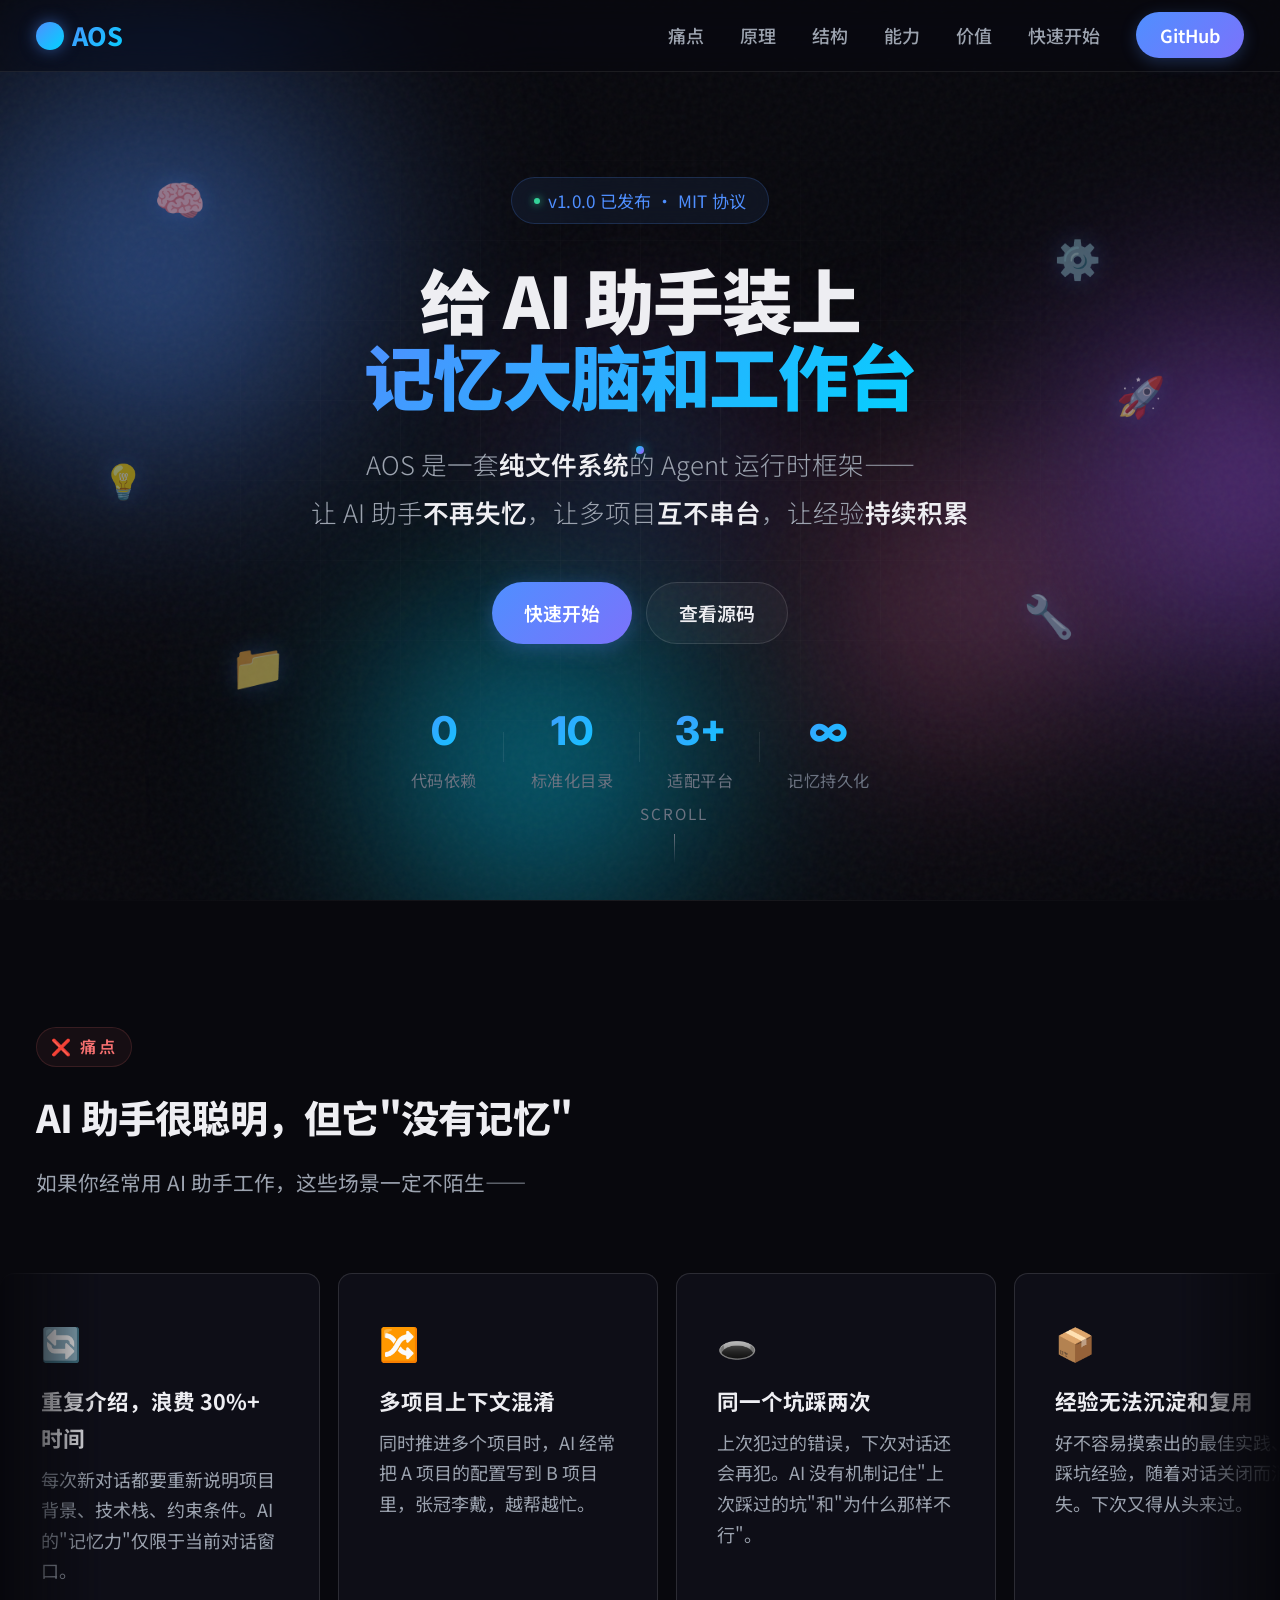
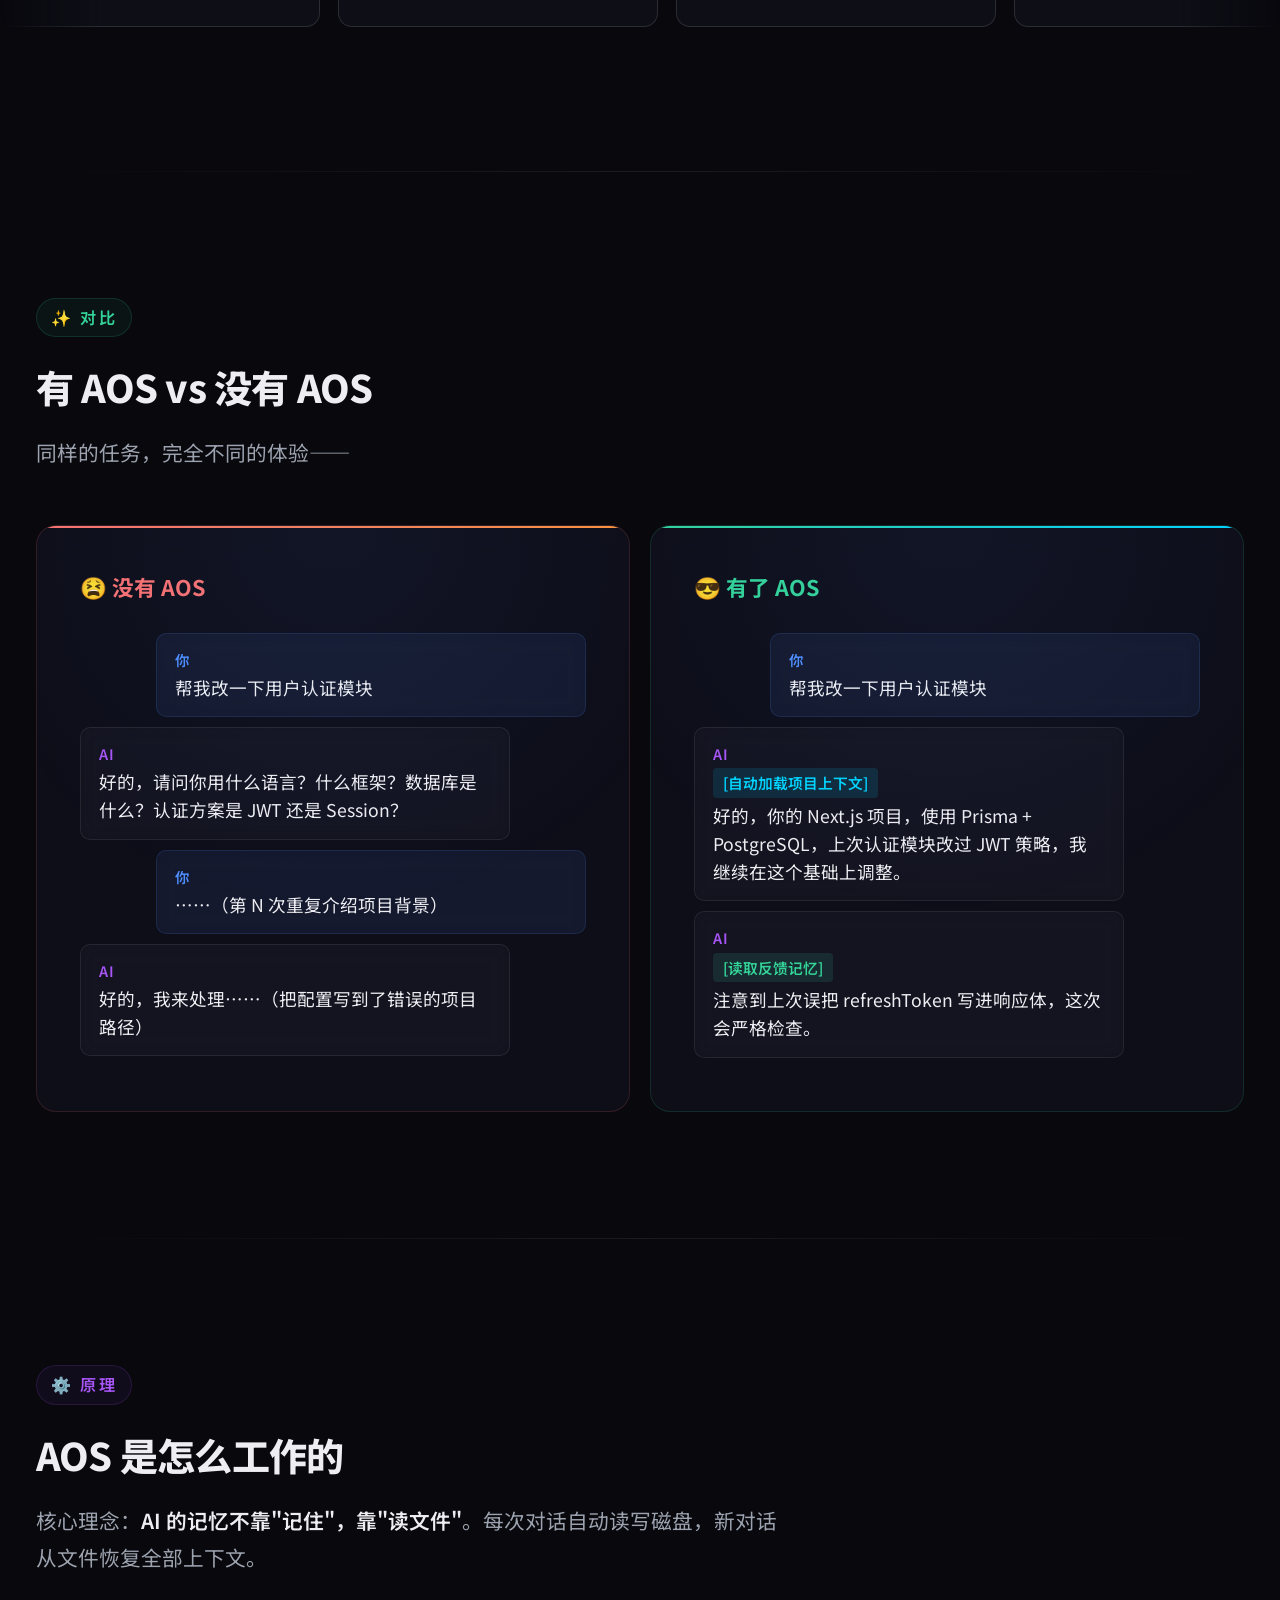
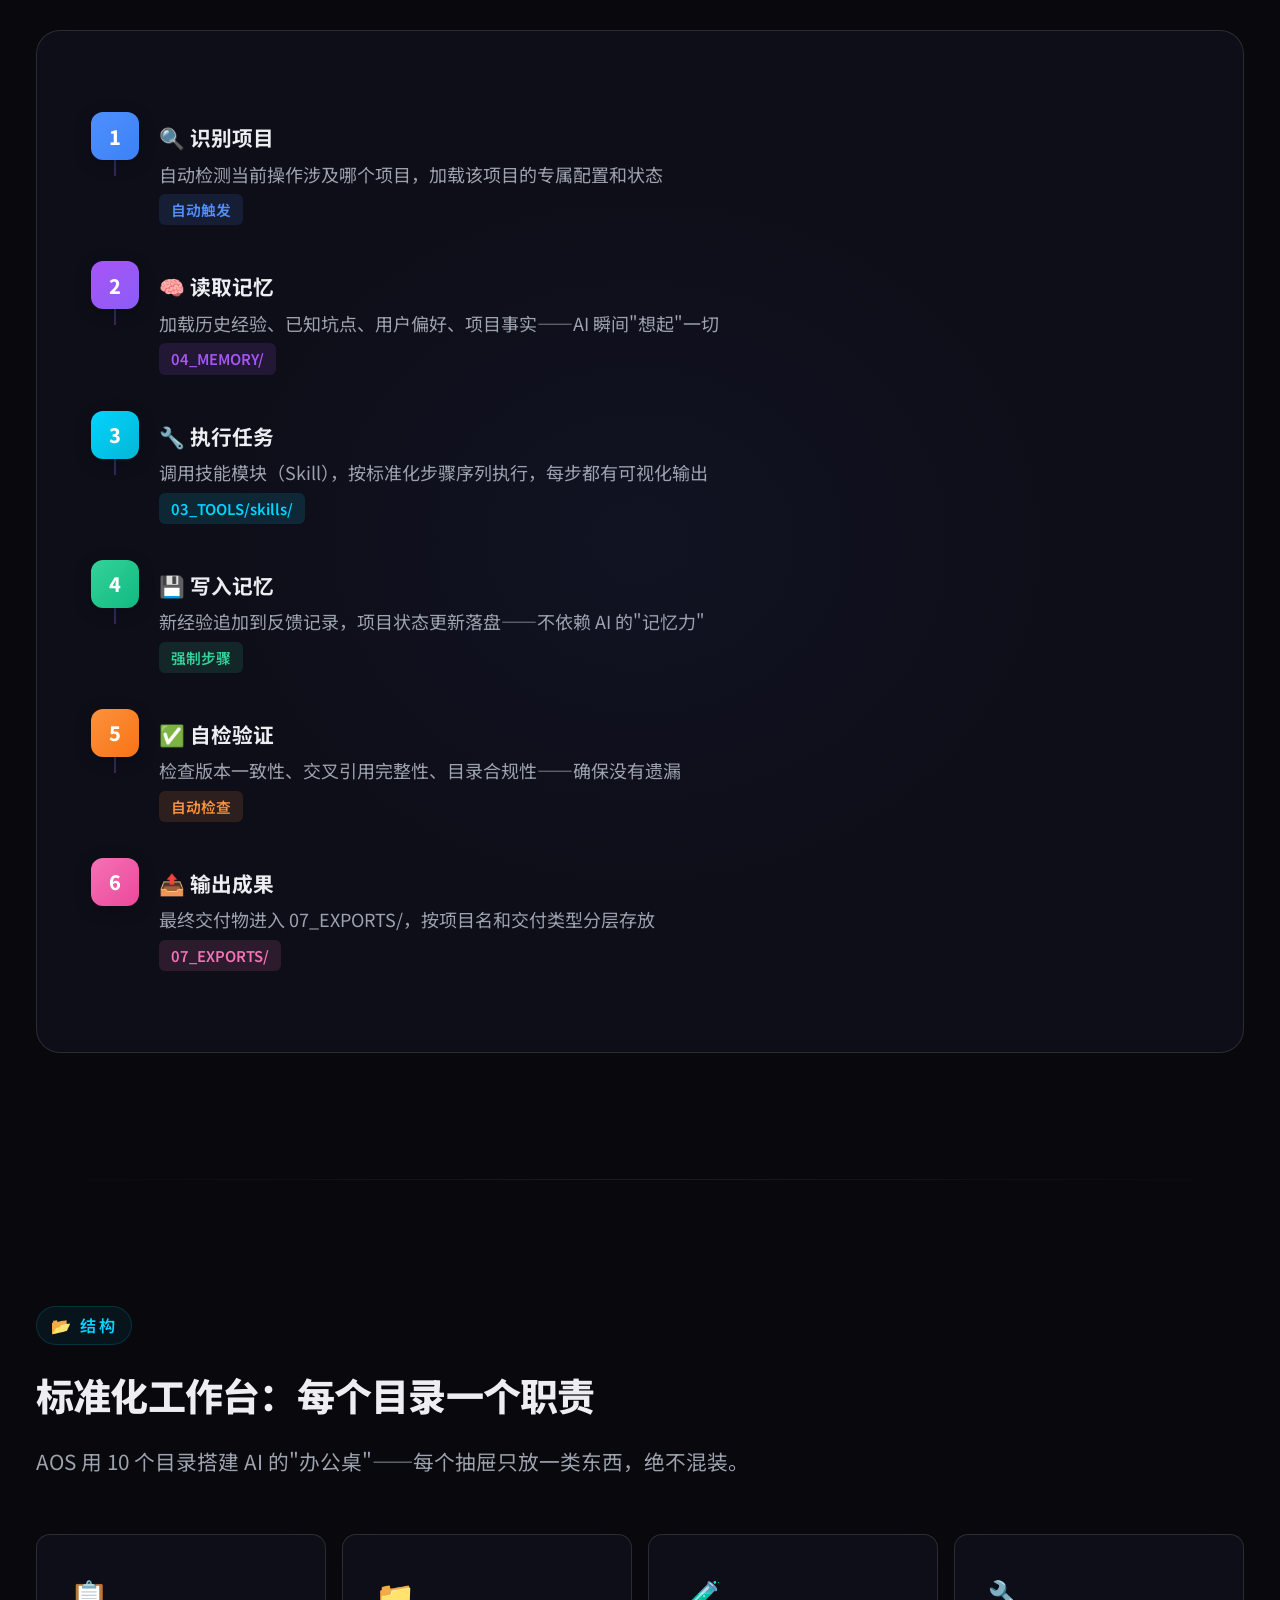
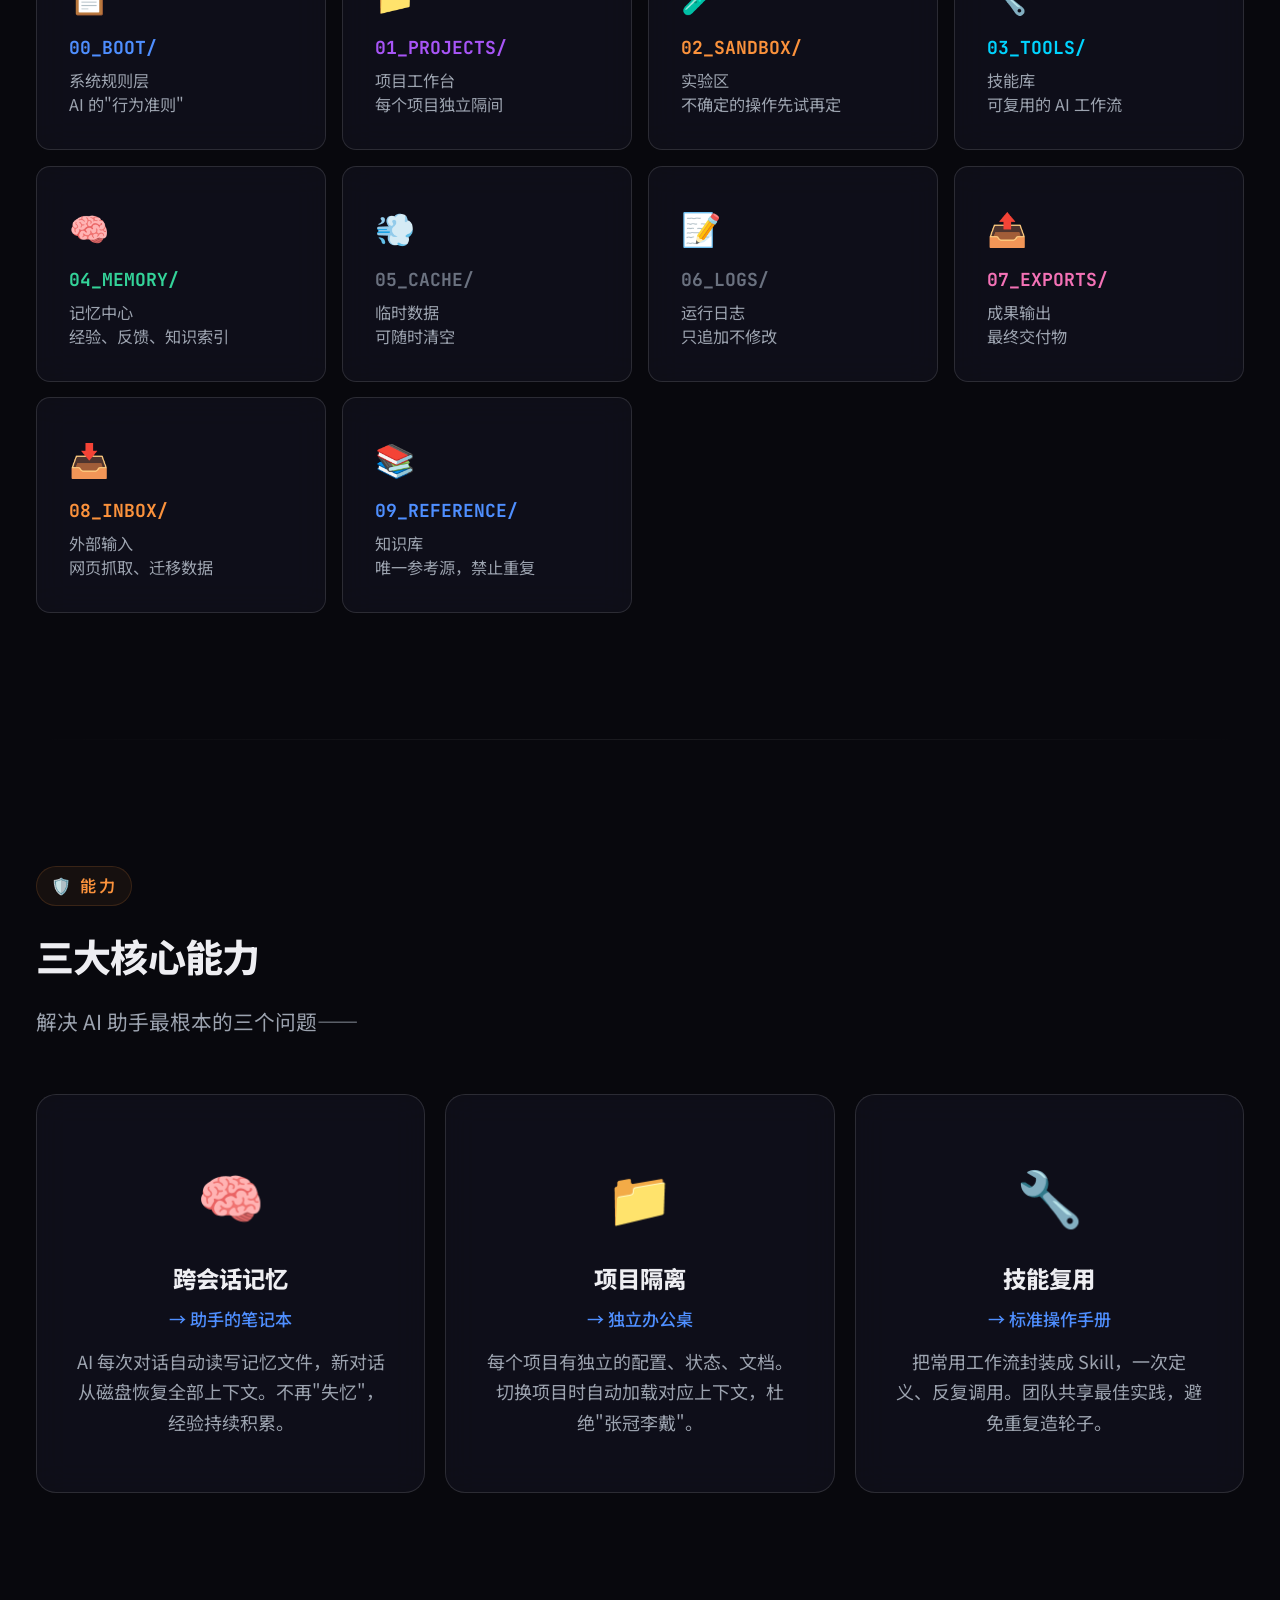
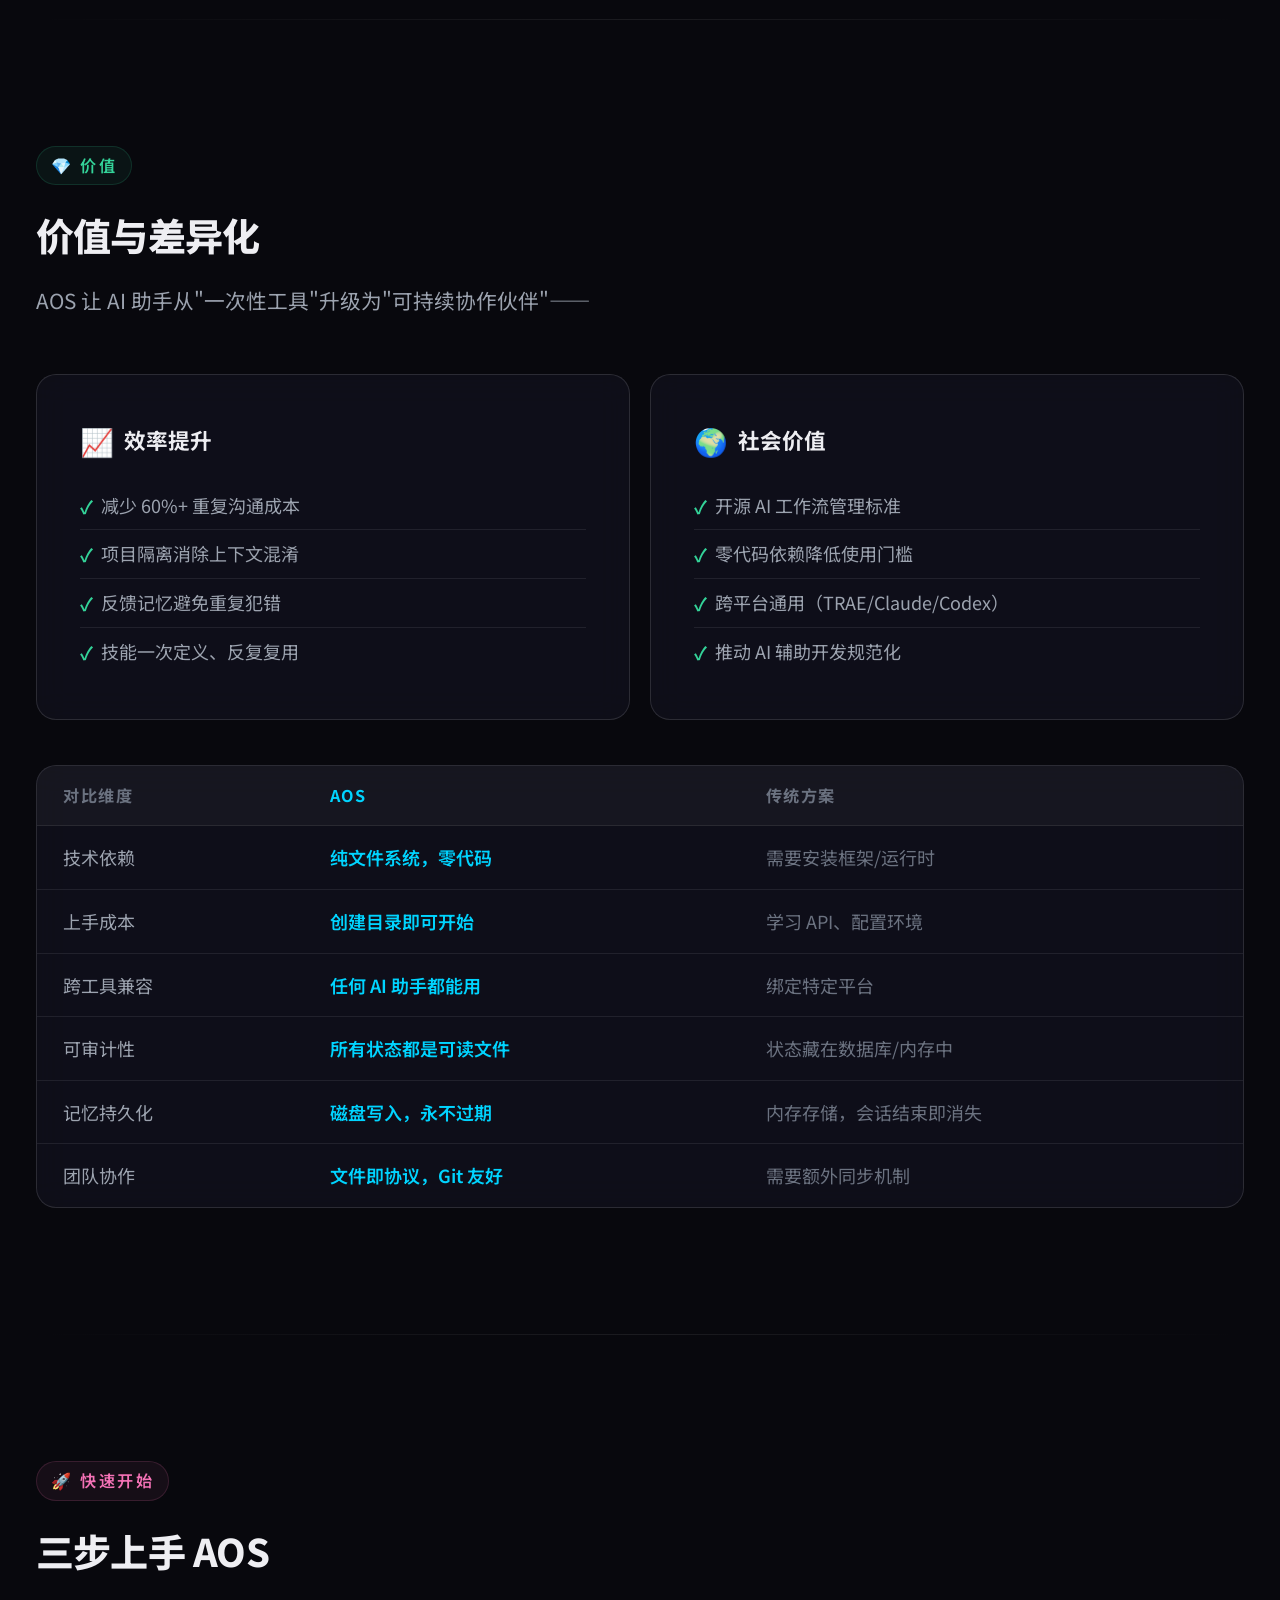
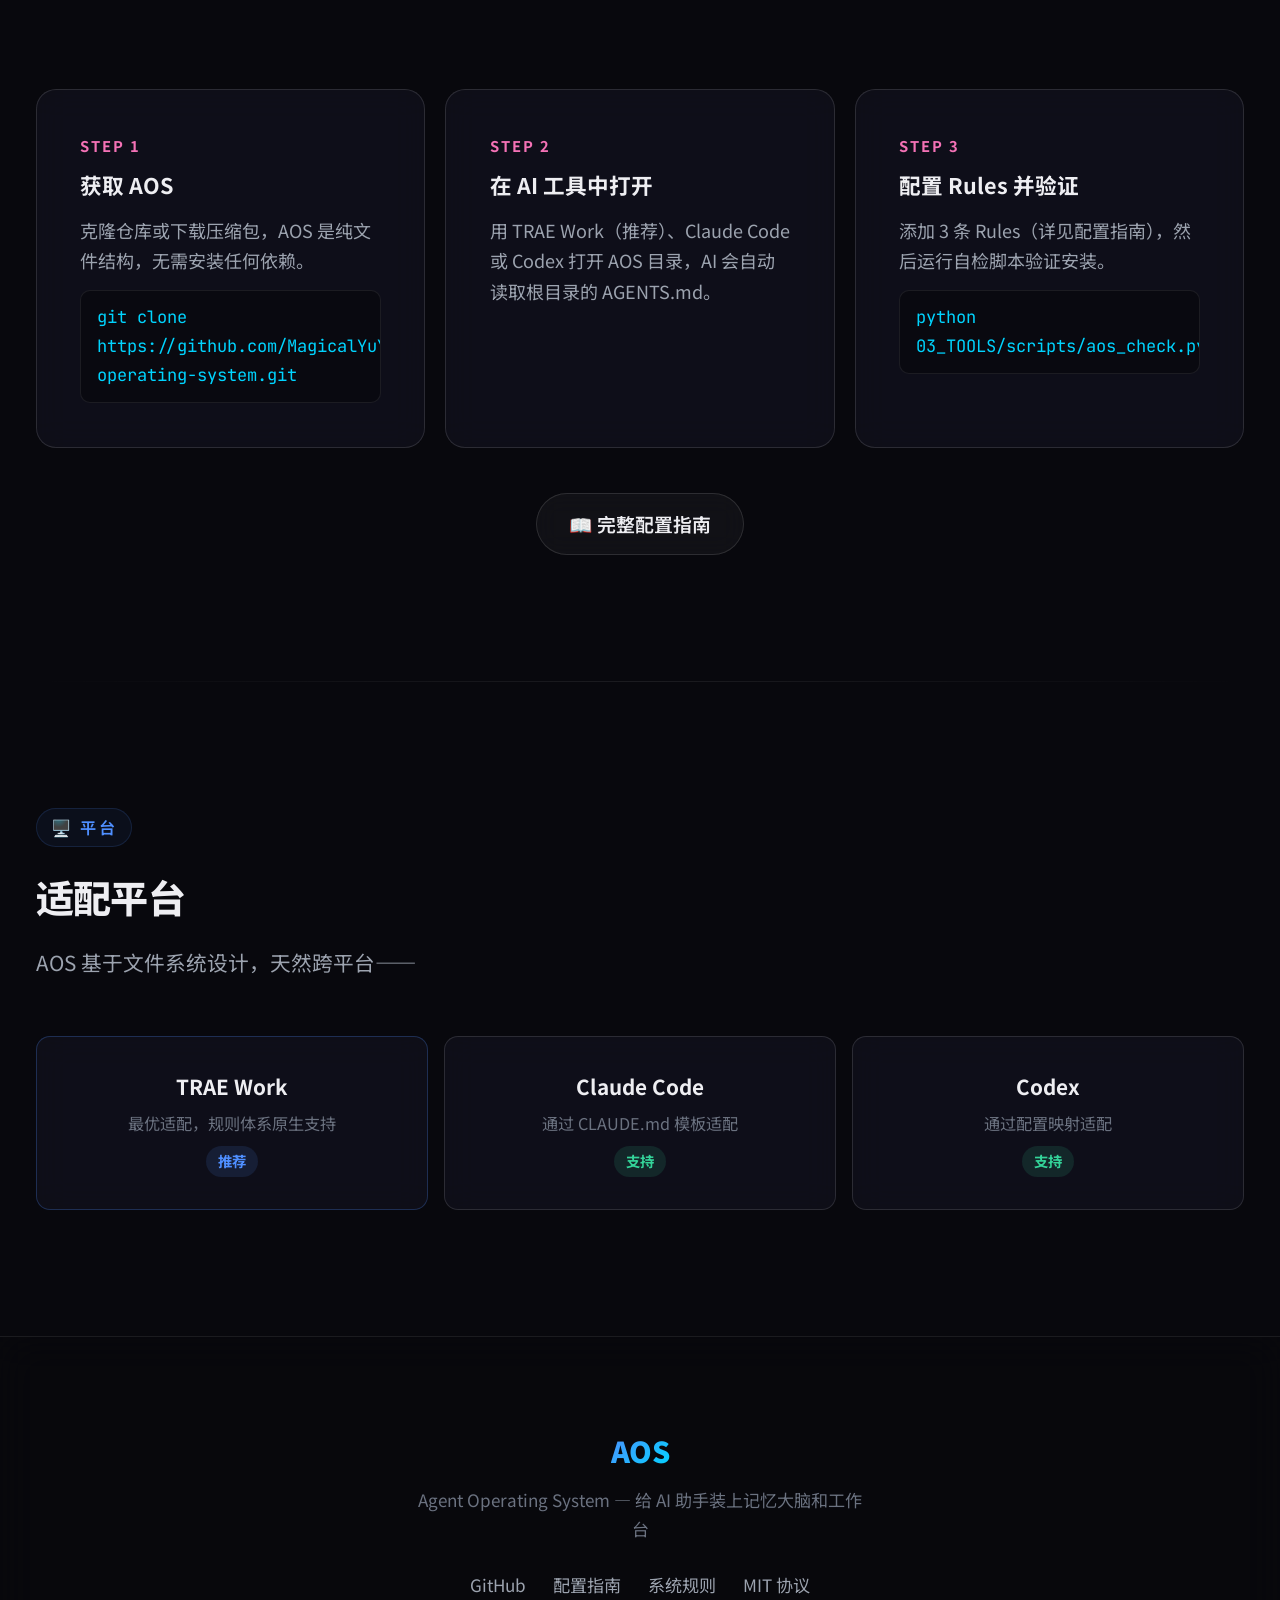
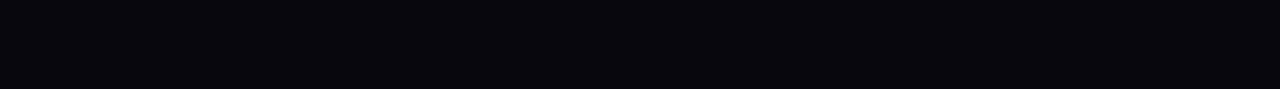
==== docs/index.html @ 831e98b9 "fix(docs): scroll reveal triggers every time entering viewport" ====
<!DOCTYPE html>
<html lang="zh-CN">
<head>
<meta charset="UTF-8">
<meta name="viewport" content="width=device-width, initial-scale=1.0">
<title>AOS — Agent Operating System</title>
<meta name="description" content="AOS 是一套纯文件系统的 Agent 运行时框架，让 AI 助手拥有跨会话记忆、项目隔离和技能复用能力。零代码依赖，适用于 TRAE、Claude Code、Codex 等任何 AI 编程助手。">
<meta property="og:title" content="AOS — Agent Operating System">
<meta property="og:description" content="给 AI 助手装上记忆大脑和工作台">
<meta property="og:type" content="website">
<meta property="og:url" content="https://magicalyuyu.github.io/agent-operating-system/">
<link rel="icon" href="data:image/svg+xml,<svg xmlns='http://www.w3.org/2000/svg' viewBox='0 0 100 100'><text y='.9em' font-size='90'>🧠</text></svg>">
<style>
  @import url('https://fonts.googleapis.com/css2?family=Inter:wght@300;400;500;600;700;800;900&family=Noto+Sans+SC:wght@300;400;500;700;900&family=JetBrains+Mono:wght@400;500;600;700&display=swap');

  :root {
    --bg-primary: #08080d;
    --bg-secondary: #0f0f18;
    --bg-card: rgba(21, 21, 34, 0.55);
    --bg-card-solid: #151522;
    --bg-card-hover: rgba(28, 28, 48, 0.65);
    --accent-blue: #4f8fff;
    --accent-cyan: #00d4ff;
    --accent-purple: #a855f7;
    --accent-pink: #f472b6;
    --accent-green: #34d399;
    --accent-orange: #fb923c;
    --accent-red: #f87171;
    --accent-yellow: #fbbf24;
    --text-primary: #eeeef2;
    --text-secondary: #9ca3af;
    --text-muted: #6b7280;
    --border-color: rgba(255, 255, 255, 0.08);
    --border-hover: rgba(79, 143, 255, 0.35);
    --glass-border: rgba(255, 255, 255, 0.12);
    --glow-blue: 0 0 60px rgba(79, 143, 255, 0.18);
    --glow-purple: 0 0 60px rgba(168, 85, 247, 0.18);
    --glow-cyan: 0 0 60px rgba(0, 212, 255, 0.18);
    --glow-green: 0 0 60px rgba(52, 211, 153, 0.18);
    --radius-sm: 10px;
    --radius-md: 14px;
    --radius-lg: 20px;
    --radius-xl: 24px;
    --ease-out: cubic-bezier(0.16, 1, 0.3, 1);
    --ease-spring: cubic-bezier(0.34, 1.56, 0.64, 1);
  }

  * { margin: 0; padding: 0; box-sizing: border-box; }

  html { scroll-behavior: smooth; font-size: 18px; }

  body {
    font-family: 'Noto Sans SC', 'Inter', -apple-system, sans-serif;
    background: var(--bg-primary);
    color: var(--text-primary);
    line-height: 1.7;
    overflow-x: hidden;
    cursor: none;
  }

  @media (hover: none) { body { cursor: auto; } }

  /* ===== CURSOR GLOW ===== */
  .cursor-glow {
    position: fixed;
    width: 480px;
    height: 480px;
    border-radius: 50%;
    background: radial-gradient(circle, rgba(79, 143, 255, 0.12) 0%, rgba(168, 85, 247, 0.06) 35%, transparent 65%);
    pointer-events: none;
    z-index: 1;
    transform: translate(-50%, -50%);
    transition: opacity 0.4s;
    mix-blend-mode: screen;
    filter: blur(20px);
    will-change: transform;
  }

  .cursor-dot {
    position: fixed;
    width: 8px;
    height: 8px;
    border-radius: 50%;
    background: linear-gradient(135deg, var(--accent-cyan), var(--accent-purple));
    pointer-events: none;
    z-index: 9999;
    transform: translate(-50%, -50%);
    transition: transform 0.15s var(--ease-out), opacity 0.3s;
    box-shadow: 0 0 12px rgba(0, 212, 255, 0.6);
  }

  @media (hover: none) { .cursor-glow, .cursor-dot { display: none; } }

  /* ===== NAV ===== */
  nav {
    position: fixed;
    top: 0;
    left: 0;
    right: 0;
    z-index: 100;
    padding: 0 2rem;
    height: 72px;
    display: flex;
    align-items: center;
    justify-content: space-between;
    background: rgba(8, 8, 13, 0.55);
    backdrop-filter: blur(24px) saturate(180%);
    -webkit-backdrop-filter: blur(24px) saturate(180%);
    border-bottom: 1px solid var(--border-color);
    transition: all 0.4s var(--ease-out);
  }

  nav.scrolled {
    background: rgba(8, 8, 13, 0.75);
    border-bottom-color: var(--glass-border);
    box-shadow: 0 8px 32px rgba(0, 0, 0, 0.3);
  }

  .nav-logo {
    font-size: 1.4rem;
    font-weight: 800;
    letter-spacing: -0.02em;
    text-decoration: none;
    display: flex;
    align-items: center;
    gap: 8px;
  }

  .nav-logo .logo-orb {
    width: 28px;
    height: 28px;
    border-radius: 50%;
    background: linear-gradient(135deg, var(--accent-blue), var(--accent-cyan), var(--accent-purple));
    background-size: 200% 200%;
    animation: gradient-flow 4s ease infinite;
    box-shadow: 0 0 16px rgba(79, 143, 255, 0.5);
  }

  .nav-logo .g {
    background: linear-gradient(135deg, var(--accent-blue), var(--accent-cyan), var(--accent-purple));
    background-size: 200% 200%;
    -webkit-background-clip: text;
    -webkit-text-fill-color: transparent;
    background-clip: text;
    animation: gradient-flow 4s ease infinite;
  }

  @keyframes gradient-flow {
    0%, 100% { background-position: 0% 50%; }
    50% { background-position: 100% 50%; }
  }

  .nav-links {
    display: flex;
    gap: 2rem;
    align-items: center;
    list-style: none;
  }

  .nav-links a {
    color: var(--text-secondary);
    text-decoration: none;
    font-size: 1rem;
    font-weight: 500;
    transition: color 0.2s;
    position: relative;
  }

  .nav-links a:not(.nav-cta)::after {
    content: '';
    position: absolute;
    bottom: -4px;
    left: 0;
    width: 0;
    height: 1px;
    background: linear-gradient(90deg, var(--accent-blue), var(--accent-cyan));
    transition: width 0.3s var(--ease-out);
  }

  .nav-links a:not(.nav-cta):hover { color: var(--text-primary); }
  .nav-links a:not(.nav-cta):hover::after { width: 100%; }

  .nav-cta {
    padding: 10px 24px !important;
    background: linear-gradient(135deg, var(--accent-blue), var(--accent-purple));
    background-size: 200% 200%;
    border-radius: 100px !important;
    color: white !important;
    font-weight: 600 !important;
    transition: transform 0.3s var(--ease-spring), box-shadow 0.3s, background-position 0.6s !important;
    box-shadow: 0 4px 16px rgba(79, 143, 255, 0.25);
  }

  .nav-cta:hover {
    transform: translateY(-2px) scale(1.04);
    box-shadow: 0 8px 28px rgba(79, 143, 255, 0.45);
    background-position: 100% 50%;
  }

  /* ===== HERO ===== */
  .hero {
    position: relative;
    min-height: 100vh;
    display: flex;
    align-items: center;
    justify-content: center;
    text-align: center;
    overflow: hidden;
    padding-top: 72px;
  }

  /* Aurora 流动背景 */
  .aurora {
    position: absolute;
    inset: -20%;
    z-index: 0;
    overflow: hidden;
  }

  .aurora-blob {
    position: absolute;
    border-radius: 50%;
    filter: blur(80px);
    opacity: 0.55;
    mix-blend-mode: screen;
    will-change: transform;
  }

  .aurora-blob.b1 {
    width: 50vw;
    height: 50vw;
    background: radial-gradient(circle, var(--accent-blue), transparent 70%);
    top: 10%;
    left: 5%;
    animation: aurora-1 18s ease-in-out infinite;
  }

  .aurora-blob.b2 {
    width: 45vw;
    height: 45vw;
    background: radial-gradient(circle, var(--accent-purple), transparent 70%);
    top: 30%;
    right: 0%;
    animation: aurora-2 22s ease-in-out infinite;
  }

  .aurora-blob.b3 {
    width: 40vw;
    height: 40vw;
    background: radial-gradient(circle, var(--accent-cyan), transparent 70%);
    bottom: 5%;
    left: 30%;
    animation: aurora-3 20s ease-in-out infinite;
  }

  .aurora-blob.b4 {
    width: 35vw;
    height: 35vw;
    background: radial-gradient(circle, var(--accent-pink), transparent 70%);
    bottom: 20%;
    right: 20%;
    opacity: 0.35;
    animation: aurora-4 24s ease-in-out infinite;
  }

  @keyframes aurora-1 {
    0%, 100% { transform: translate(0, 0) scale(1); }
    33% { transform: translate(20vw, 10vh) scale(1.15); }
    66% { transform: translate(-10vw, 20vh) scale(0.9); }
  }
  @keyframes aurora-2 {
    0%, 100% { transform: translate(0, 0) scale(1); }
    33% { transform: translate(-15vw, 15vh) scale(0.85); }
    66% { transform: translate(10vw, -10vh) scale(1.2); }
  }
  @keyframes aurora-3 {
    0%, 100% { transform: translate(0, 0) scale(1); }
    50% { transform: translate(15vw, -20vh) scale(1.25); }
  }
  @keyframes aurora-4 {
    0%, 100% { transform: translate(0, 0) scale(1); }
    50% { transform: translate(-20vw, -10vh) scale(1.1); }
  }

  .hero-grid {
    position: absolute;
    inset: 0;
    background-image:
      linear-gradient(rgba(255, 255, 255, 0.025) 1px, transparent 1px),
      linear-gradient(90deg, rgba(255, 255, 255, 0.025) 1px, transparent 1px);
    background-size: 80px 80px;
    mask-image: radial-gradient(ellipse 60% 60% at 50% 50%, black 10%, transparent 70%);
    -webkit-mask-image: radial-gradient(ellipse 60% 60% at 50% 50%, black 10%, transparent 70%);
    z-index: 1;
  }

  .hero-noise {
    position: absolute;
    inset: 0;
    z-index: 2;
    opacity: 0.04;
    background-image: url("data:image/svg+xml,%3Csvg viewBox='0 0 200 200' xmlns='http://www.w3.org/2000/svg'%3E%3Cfilter id='n'%3E%3CfeTurbulence type='fractalNoise' baseFrequency='0.85' numOctaves='3' /%3E%3C/filter%3E%3Crect width='100%25' height='100%25' filter='url(%23n)' /%3E%3C/svg%3E");
    pointer-events: none;
  }

  /* 浮动 emoji */
  .floating-emoji {
    position: absolute;
    font-size: 2.3rem;
    opacity: 0.5;
    z-index: 3;
    pointer-events: none;
    filter: drop-shadow(0 0 12px rgba(79, 143, 255, 0.4));
    animation: float-emoji 8s ease-in-out infinite;
  }

  .floating-emoji.e1 { top: 18%; left: 12%; animation-delay: 0s; }
  .floating-emoji.e2 { top: 25%; right: 14%; animation-delay: 1.5s; font-size: 2.1rem; }
  .floating-emoji.e3 { bottom: 22%; left: 18%; animation-delay: 3s; font-size: 2.5rem; }
  .floating-emoji.e4 { bottom: 28%; right: 16%; animation-delay: 4.5s; }
  .floating-emoji.e5 { top: 50%; left: 8%; animation-delay: 2s; font-size: 1.9rem; }
  .floating-emoji.e6 { top: 40%; right: 9%; animation-delay: 5s; font-size: 2.2rem; }

  @keyframes float-emoji {
    0%, 100% { transform: translateY(0) rotate(0deg); }
    50% { transform: translateY(-20px) rotate(8deg); }
  }

  .hero-content {
    position: relative;
    z-index: 5;
    max-width: 960px;
    padding: 2rem;
  }

  .hero-badge {
    display: inline-flex;
    align-items: center;
    gap: 8px;
    padding: 8px 22px;
    background: rgba(79, 143, 255, 0.08);
    border: 1px solid rgba(79, 143, 255, 0.2);
    border-radius: 100px;
    font-size: 0.95rem;
    color: var(--accent-blue);
    margin-bottom: 2rem;
    letter-spacing: 0.3px;
    backdrop-filter: blur(10px);
    -webkit-backdrop-filter: blur(10px);
    opacity: 0;
    transform: translateY(20px);
    animation: fade-up 0.8s var(--ease-out) 0.2s forwards;
  }

  .hero-badge .dot {
    width: 6px; height: 6px;
    background: var(--accent-green);
    border-radius: 50%;
    animation: pulse 2s infinite;
    box-shadow: 0 0 8px var(--accent-green);
  }

  @keyframes pulse {
    0%, 100% { opacity: 1; transform: scale(1); }
    50% { opacity: 0.4; transform: scale(1.3); }
  }

  @keyframes fade-up {
    to { opacity: 1; transform: translateY(0); }
  }

  .hero-title {
    font-size: clamp(2.38rem, 5.525vw, 5.1rem);
    font-weight: 900;
    line-height: 1.08;
    margin-bottom: 1.5rem;
    letter-spacing: -0.03em;
    opacity: 0;
    transform: translateY(30px);
    animation: fade-up 1s var(--ease-out) 0.4s forwards;
  }

  .hero-title .gradient-text {
    background: linear-gradient(135deg, var(--accent-blue) 0%, var(--accent-cyan) 35%, var(--accent-purple) 70%, var(--accent-pink) 100%);
    background-size: 300% 300%;
    -webkit-background-clip: text;
    -webkit-text-fill-color: transparent;
    background-clip: text;
    animation: gradient-flow 6s ease infinite;
  }

  .hero-subtitle {
    font-size: clamp(1.2rem, 2vw, 1.5rem);
    color: var(--text-secondary);
    max-width: 680px;
    margin: 0 auto 2.5rem;
    font-weight: 300;
    line-height: 1.9;
    opacity: 0;
    transform: translateY(20px);
    animation: fade-up 1s var(--ease-out) 0.6s forwards;
  }

  .hero-subtitle strong { color: var(--text-primary); font-weight: 600; }

  .hero-actions {
    display: flex;
    gap: 14px;
    justify-content: center;
    flex-wrap: wrap;
    margin-bottom: 3rem;
    opacity: 0;
    transform: translateY(20px);
    animation: fade-up 1s var(--ease-out) 0.8s forwards;
  }

  .btn {
    display: inline-flex;
    align-items: center;
    gap: 8px;
    padding: 14px 32px;
    border-radius: 100px;
    font-size: 1.05rem;
    font-weight: 600;
    text-decoration: none;
    transition: all 0.3s var(--ease-spring);
    cursor: none;
    border: none;
    position: relative;
    overflow: hidden;
  }

  .btn-primary {
    background: linear-gradient(135deg, var(--accent-blue), var(--accent-purple));
    background-size: 200% 200%;
    color: white;
    box-shadow: 0 4px 20px rgba(79, 143, 255, 0.3);
  }

  .btn-primary::before {
    content: '';
    position: absolute;
    top: 0; left: -100%;
    width: 100%;
    height: 100%;
    background: linear-gradient(90deg, transparent, rgba(255, 255, 255, 0.25), transparent);
    transition: left 0.6s var(--ease-out);
  }

  .btn-primary:hover {
    transform: translateY(-3px) scale(1.03);
    box-shadow: 0 12px 36px rgba(79, 143, 255, 0.5);
    background-position: 100% 50%;
  }

  .btn-primary:hover::before { left: 100%; }

  .btn-secondary {
    background: rgba(255, 255, 255, 0.04);
    border: 1px solid var(--glass-border);
    color: var(--text-primary);
    backdrop-filter: blur(12px);
    -webkit-backdrop-filter: blur(12px);
  }

  .btn-secondary:hover {
    border-color: var(--border-hover);
    background: rgba(255, 255, 255, 0.08);
    transform: translateY(-3px);
    box-shadow: 0 8px 24px rgba(0, 0, 0, 0.3);
  }

  .hero-stats {
    display: flex;
    gap: 3rem;
    justify-content: center;
    flex-wrap: wrap;
    opacity: 0;
    transform: translateY(20px);
    animation: fade-up 1s var(--ease-out) 1s forwards;
  }

  .hero-stat {
    text-align: center;
    position: relative;
  }

  .hero-stat:not(:last-child)::after {
    content: '';
    position: absolute;
    right: -1.5rem;
    top: 50%;
    transform: translateY(-50%);
    width: 1px;
    height: 30px;
    background: var(--border-color);
  }

  .hero-stat-num {
    font-size: 2.2rem;
    font-weight: 800;
    background: linear-gradient(135deg, var(--accent-blue), var(--accent-cyan), var(--accent-purple));
    background-size: 200% 200%;
    -webkit-background-clip: text;
    -webkit-text-fill-color: transparent;
    background-clip: text;
    animation: gradient-flow 5s ease infinite;
    font-family: 'Inter', sans-serif;
  }

  .hero-stat-label {
    font-size: 0.9rem;
    color: var(--text-muted);
    margin-top: 2px;
    letter-spacing: 0.5px;
  }

  .scroll-hint {
    position: absolute;
    bottom: 2rem;
    left: 50%;
    transform: translateX(-50%);
    z-index: 5;
    color: var(--text-muted);
    font-size: 0.85rem;
    letter-spacing: 2px;
    text-transform: uppercase;
    opacity: 0;
    animation: fade-up 1s var(--ease-out) 1.4s forwards;
  }

  .scroll-hint .arrow {
    display: block;
    width: 1px;
    height: 30px;
    background: linear-gradient(180deg, var(--text-muted), transparent);
    margin: 8px auto 0;
    animation: scroll-arrow 2s ease-in-out infinite;
  }

  @keyframes scroll-arrow {
    0%, 100% { transform: scaleY(1); opacity: 0.5; }
    50% { transform: scaleY(1.5); opacity: 1; }
  }

  /* ===== SECTIONS ===== */
  .section {
    max-width: 1280px;
    margin: 0 auto;
    padding: 7rem 2rem;
    position: relative;
    z-index: 5;
  }

  .section-label {
    display: inline-flex;
    align-items: center;
    gap: 8px;
    font-size: 0.9rem;
    font-weight: 600;
    text-transform: uppercase;
    letter-spacing: 2.5px;
    margin-bottom: 1rem;
    padding: 5px 14px;
    border-radius: 100px;
    background: rgba(255, 255, 255, 0.03);
    border: 1px solid var(--border-color);
  }

  .section-label.blue { color: var(--accent-blue); background: rgba(79, 143, 255, 0.06); border-color: rgba(79, 143, 255, 0.15); }
  .section-label.purple { color: var(--accent-purple); background: rgba(168, 85, 247, 0.06); border-color: rgba(168, 85, 247, 0.15); }
  .section-label.cyan { color: var(--accent-cyan); background: rgba(0, 212, 255, 0.06); border-color: rgba(0, 212, 255, 0.15); }
  .section-label.green { color: var(--accent-green); background: rgba(52, 211, 153, 0.06); border-color: rgba(52, 211, 153, 0.15); }
  .section-label.orange { color: var(--accent-orange); background: rgba(251, 146, 60, 0.06); border-color: rgba(251, 146, 60, 0.15); }
  .section-label.pink { color: var(--accent-pink); background: rgba(244, 114, 182, 0.06); border-color: rgba(244, 114, 182, 0.15); }
  .section-label.red { color: var(--accent-red); background: rgba(248, 113, 113, 0.06); border-color: rgba(248, 113, 113, 0.15); }

  .section-title {
    font-size: clamp(1.53rem, 2.975vw, 2.55rem);
    font-weight: 800;
    margin-bottom: 0.8rem;
    letter-spacing: -0.02em;
  }

  .section-desc {
    font-size: 1.15rem;
    color: var(--text-secondary);
    max-width: 760px;
    margin-bottom: 3rem;
    line-height: 1.8;
  }

  .section-desc strong { color: var(--text-primary); font-weight: 600; }

  /* ===== SCROLL REVEAL ===== */
  .reveal {
    opacity: 0;
    transform: translateY(40px);
    transition: opacity 0.8s var(--ease-out), transform 0.8s var(--ease-out);
  }

  .reveal.visible {
    opacity: 1;
    transform: translateY(0);
  }

  .reveal-stagger > * {
    opacity: 0;
    transform: translateY(40px);
    transition: opacity 0.7s var(--ease-out), transform 0.7s var(--ease-out);
  }

  .reveal-stagger.visible > * {
    opacity: 1;
    transform: translateY(0);
  }

  .reveal-stagger.visible > *:nth-child(1) { transition-delay: 0.05s; }
  .reveal-stagger.visible > *:nth-child(2) { transition-delay: 0.15s; }
  .reveal-stagger.visible > *:nth-child(3) { transition-delay: 0.25s; }
  .reveal-stagger.visible > *:nth-child(4) { transition-delay: 0.35s; }
  .reveal-stagger.visible > *:nth-child(5) { transition-delay: 0.45s; }
  .reveal-stagger.visible > *:nth-child(6) { transition-delay: 0.55s; }
  .reveal-stagger.visible > *:nth-child(7) { transition-delay: 0.65s; }
  .reveal-stagger.visible > *:nth-child(8) { transition-delay: 0.75s; }
  .reveal-stagger.visible > *:nth-child(9) { transition-delay: 0.85s; }
  .reveal-stagger.visible > *:nth-child(10) { transition-delay: 0.95s; }

  /* ===== PAIN CARDS - 横向无限滚动 ===== */
  .pain-marquee {
    position: relative;
    overflow: hidden;
    margin: 0 -2rem;
    padding: 1rem 0;
    -webkit-mask-image: linear-gradient(90deg, transparent 0%, black 8%, black 92%, transparent 100%);
    mask-image: linear-gradient(90deg, transparent 0%, black 8%, black 92%, transparent 100%);
  }

  .pain-track {
    display: flex;
    gap: 18px;
    width: max-content;
    animation: marquee-scroll 45s linear infinite;
  }

  .pain-marquee:hover .pain-track {
    animation-play-state: paused;
  }

  @keyframes marquee-scroll {
    0% { transform: translateX(0); }
    100% { transform: translateX(calc(-50% - 9px)); }
  }

  .pain-card {
    background: var(--bg-card);
    backdrop-filter: blur(16px) saturate(180%);
    -webkit-backdrop-filter: blur(16px) saturate(180%);
    border: 1px solid var(--glass-border);
    border-radius: var(--radius-md);
    padding: 2.2rem;
    transition: all 0.4s var(--ease-out);
    position: relative;
    overflow: hidden;
    width: 320px;
    flex-shrink: 0;
  }

  .pain-card::before {
    content: '';
    position: absolute;
    top: 0; left: 0; right: 0;
    height: 2px;
    background: linear-gradient(90deg, var(--accent-red), var(--accent-orange));
    opacity: 0;
    transition: opacity 0.3s;
  }

  .pain-card::after {
    content: '';
    position: absolute;
    inset: 0;
    background: radial-gradient(circle at var(--mx, 50%) var(--my, 50%), rgba(248, 113, 113, 0.08), transparent 50%);
    opacity: 0;
    transition: opacity 0.3s;
    pointer-events: none;
  }

  .pain-card:hover::before { opacity: 1; }
  .pain-card:hover::after { opacity: 1; }
  .pain-card:hover {
    border-color: rgba(248, 113, 113, 0.25);
    transform: translateY(-5px);
    box-shadow: 0 12px 40px rgba(248, 113, 113, 0.1);
  }

  .pain-icon { font-size: 1.8rem; margin-bottom: 0.8rem; }
  .pain-title { font-size: 1.2rem; font-weight: 700; margin-bottom: 0.4rem; }
  .pain-desc { font-size: 1rem; color: var(--text-secondary); line-height: 1.7; }

  /* ===== COMPARISON - 呼吸感浮动 + 视差 ===== */
  .comparison-wrapper {
    display: grid;
    grid-template-columns: 1fr 1fr;
    gap: 20px;
    perspective: 1000px;
  }

  @media (max-width: 768px) { .comparison-wrapper { grid-template-columns: 1fr; } }

  .comparison-col {
    background: var(--bg-card);
    backdrop-filter: blur(16px) saturate(180%);
    -webkit-backdrop-filter: blur(16px) saturate(180%);
    border: 1px solid var(--glass-border);
    border-radius: var(--radius-lg);
    padding: 2.4rem;
    position: relative;
    overflow: hidden;
    animation: breathe 6s ease-in-out infinite;
    transition: transform 0.4s var(--ease-out), box-shadow 0.4s;
    transform-style: preserve-3d;
    will-change: transform;
  }

  .comparison-col.before {
    border-color: rgba(248, 113, 113, 0.15);
    animation-delay: 0s;
  }

  .comparison-col.after {
    border-color: rgba(52, 211, 153, 0.15);
    animation-delay: 3s;
  }

  @keyframes breathe {
    0%, 100% { transform: translateY(0); }
    50% { transform: translateY(-8px); }
  }

  .comparison-col::before {
    content: '';
    position: absolute;
    top: 0; left: 0; right: 0;
    height: 2px;
  }

  .comparison-col.before::before { background: linear-gradient(90deg, var(--accent-red), var(--accent-orange)); }
  .comparison-col.after::before { background: linear-gradient(90deg, var(--accent-green), var(--accent-cyan)); }

  .comparison-col::after {
    content: '';
    position: absolute;
    inset: 0;
    background: radial-gradient(circle at 50% 0%, rgba(79, 143, 255, 0.06), transparent 60%);
    pointer-events: none;
  }

  .comparison-header {
    display: flex;
    align-items: center;
    gap: 10px;
    margin-bottom: 1.5rem;
    font-weight: 700;
    font-size: 1.2rem;
  }

  .comparison-header.before-h { color: var(--accent-red); }
  .comparison-header.after-h { color: var(--accent-green); }

  .chat-bubble {
    padding: 14px 18px;
    border-radius: var(--radius-sm);
    margin-bottom: 10px;
    font-size: 0.98rem;
    line-height: 1.6;
    background: rgba(255, 255, 255, 0.03);
    border: 1px solid var(--border-color);
    backdrop-filter: blur(8px);
    -webkit-backdrop-filter: blur(8px);
  }

  .chat-bubble.user {
    background: rgba(79, 143, 255, 0.08);
    border: 1px solid rgba(79, 143, 255, 0.15);
    margin-left: 15%;
  }

  .chat-bubble.ai {
    background: rgba(255, 255, 255, 0.02);
    border: 1px solid var(--border-color);
    margin-right: 15%;
  }

  .chat-bubble .label {
    font-size: 0.8rem;
    font-weight: 600;
    margin-bottom: 3px;
    text-transform: uppercase;
    letter-spacing: 1px;
  }

  .chat-bubble.user .label { color: var(--accent-blue); }
  .chat-bubble.ai .label { color: var(--accent-purple); }

  .chat-tag {
    font-size: 0.82rem;
    padding: 3px 10px;
    border-radius: 4px;
    display: inline-block;
    margin-bottom: 4px;
    font-weight: 600;
  }

  .chat-tag.auto { background: rgba(0, 212, 255, 0.12); color: var(--accent-cyan); }
  .chat-tag.mem { background: rgba(52, 211, 153, 0.12); color: var(--accent-green); }

  /* ===== FLOW ===== */
  .flow-container {
    background: var(--bg-card);
    backdrop-filter: blur(16px) saturate(180%);
    -webkit-backdrop-filter: blur(16px) saturate(180%);
    border: 1px solid var(--glass-border);
    border-radius: var(--radius-xl);
    padding: 3.5rem 3rem;
    position: relative;
    overflow: hidden;
  }

  .flow-container::before {
    content: '';
    position: absolute;
    inset: 0;
    background: radial-gradient(ellipse 50% 50% at 50% 50%, rgba(79, 143, 255, 0.04) 0%, transparent 70%);
    pointer-events: none;
  }

  .flow-steps {
    display: flex;
    flex-direction: column;
    gap: 0;
    position: relative;
    z-index: 1;
  }

  .flow-step {
    display: flex;
    align-items: flex-start;
    gap: 20px;
    padding: 1rem 0;
  }

  .flow-step-indicator {
    display: flex;
    flex-direction: column;
    align-items: center;
    flex-shrink: 0;
  }

  .flow-step-num {
    width: 48px;
    height: 48px;
    border-radius: 12px;
    display: flex;
    align-items: center;
    justify-content: center;
    font-weight: 800;
    font-size: 1.1rem;
    color: white;
    position: relative;
    z-index: 1;
    box-shadow: 0 4px 16px rgba(0, 0, 0, 0.3);
    transition: transform 0.3s var(--ease-spring);
  }

  .flow-step:hover .flow-step-num {
    transform: scale(1.1) rotate(5deg);
  }

  .flow-step-line {
    width: 2px;
    flex: 1;
    min-height: 16px;
    background: linear-gradient(180deg, rgba(79, 143, 255, 0.3), rgba(168, 85, 247, 0.3));
  }

  .flow-step:last-child .flow-step-line { display: none; }

  .flow-step-content { flex: 1; padding-top: 8px; }
  .flow-step-title { font-weight: 700; font-size: 1.15rem; margin-bottom: 4px; }
  .flow-step-desc { font-size: 1rem; color: var(--text-secondary); line-height: 1.6; }

  .flow-step-tag {
    display: inline-block;
    padding: 3px 12px;
    border-radius: 6px;
    font-size: 0.82rem;
    font-weight: 600;
    margin-top: 6px;
  }

  /* ===== DIR VISUAL ===== */
  .dir-visual {
    display: grid;
    grid-template-columns: repeat(auto-fill, minmax(230px, 1fr));
    gap: 16px;
  }

  .dir-card {
    background: var(--bg-card);
    backdrop-filter: blur(16px) saturate(180%);
    -webkit-backdrop-filter: blur(16px) saturate(180%);
    border: 1px solid var(--glass-border);
    border-radius: var(--radius-md);
    padding: 1.8rem;
    transition: transform 0.3s var(--ease-out), border-color 0.3s, box-shadow 0.3s;
    cursor: none;
    position: relative;
    overflow: hidden;
    transform-style: preserve-3d;
    will-change: transform;
  }

  .dir-card::after {
    content: '';
    position: absolute;
    inset: 0;
    background: radial-gradient(circle at var(--mx, 50%) var(--my, 50%), rgba(79, 143, 255, 0.12), transparent 50%);
    opacity: 0;
    transition: opacity 0.3s;
    pointer-events: none;
  }

  .dir-card:hover::after { opacity: 1; }
  .dir-card:hover {
    border-color: var(--border-hover);
    box-shadow: var(--glow-blue);
  }

  .dir-card-icon { font-size: 1.8rem; margin-bottom: 0.6rem; }
  .dir-card-name { font-weight: 700; font-size: 1rem; font-family: 'JetBrains Mono', monospace; margin-bottom: 4px; }
  .dir-card-desc { font-size: 0.9rem; color: var(--text-secondary); line-height: 1.5; }

  /* ===== ABILITIES ===== */
  .ability-grid {
    display: grid;
    grid-template-columns: repeat(3, 1fr);
    gap: 20px;
  }

  @media (max-width: 768px) { .ability-grid { grid-template-columns: 1fr; } }

  .ability-card {
    background: var(--bg-card);
    backdrop-filter: blur(16px) saturate(180%);
    -webkit-backdrop-filter: blur(16px) saturate(180%);
    border: 1px solid var(--glass-border);
    border-radius: var(--radius-lg);
    padding: 3rem 2.2rem;
    text-align: center;
    transition: transform 0.4s var(--ease-spring), border-color 0.3s, box-shadow 0.3s;
    position: relative;
    overflow: hidden;
  }

  .ability-card::before {
    content: '';
    position: absolute;
    inset: 0;
    background: radial-gradient(circle at 50% 0%, var(--glow-color, rgba(79, 143, 255, 0.08)), transparent 60%);
    opacity: 0;
    transition: opacity 0.4s;
    pointer-events: none;
  }

  .ability-card:hover { transform: translateY(-8px); }
  .ability-card:hover::before { opacity: 1; }
  .ability-card:nth-child(1) { --glow-color: rgba(79, 143, 255, 0.12); }
  .ability-card:nth-child(1):hover { border-color: rgba(79, 143, 255, 0.3); box-shadow: var(--glow-blue); }
  .ability-card:nth-child(2) { --glow-color: rgba(168, 85, 247, 0.12); }
  .ability-card:nth-child(2):hover { border-color: rgba(168, 85, 247, 0.3); box-shadow: var(--glow-purple); }
  .ability-card:nth-child(3) { --glow-color: rgba(0, 212, 255, 0.12); }
  .ability-card:nth-child(3):hover { border-color: rgba(0, 212, 255, 0.3); box-shadow: var(--glow-cyan); }

  .ability-icon {
    font-size: 3rem;
    margin-bottom: 1rem;
    display: inline-block;
    transition: transform 0.4s var(--ease-spring);
  }

  .ability-card:hover .ability-icon {
    transform: scale(1.15) rotate(-5deg);
  }

  .ability-title { font-size: 1.3rem; font-weight: 800; margin-bottom: 0.3rem; }
  .ability-analogy { font-size: 0.95rem; color: var(--accent-blue); font-weight: 500; margin-bottom: 0.7rem; }
  .ability-desc { font-size: 1rem; color: var(--text-secondary); line-height: 1.7; }

  /* ===== VALUE ===== */
  .value-grid {
    display: grid;
    grid-template-columns: repeat(auto-fit, minmax(360px, 1fr));
    gap: 20px;
  }

  .value-card {
    background: var(--bg-card);
    backdrop-filter: blur(16px) saturate(180%);
    -webkit-backdrop-filter: blur(16px) saturate(180%);
    border: 1px solid var(--glass-border);
    border-radius: var(--radius-lg);
    padding: 2.4rem;
    transition: transform 0.3s var(--ease-out), border-color 0.3s;
  }

  .value-card:hover { transform: translateY(-4px); border-color: var(--border-hover); }

  .value-card-header {
    display: flex;
    align-items: center;
    gap: 10px;
    margin-bottom: 1rem;
  }

  .value-card-icon { font-size: 1.5rem; }
  .value-card-title { font-weight: 700; font-size: 1.2rem; }

  .value-card-list { list-style: none; }

  .value-card-list li {
    padding: 9px 0;
    font-size: 1rem;
    color: var(--text-secondary);
    border-bottom: 1px solid var(--border-color);
    display: flex;
    align-items: flex-start;
    gap: 8px;
    line-height: 1.6;
    transition: color 0.2s, padding-left 0.3s var(--ease-out);
  }

  .value-card-list li:hover {
    color: var(--text-primary);
    padding-left: 6px;
  }

  .value-card-list li:last-child { border-bottom: none; }
  .value-card-list li .check { color: var(--accent-green); font-weight: 700; flex-shrink: 0; margin-top: 1px; }

  /* ===== COMPARE TABLE ===== */
  .compare-table {
    width: 100%;
    border-collapse: separate;
    border-spacing: 0;
    background: var(--bg-card);
    backdrop-filter: blur(16px) saturate(180%);
    -webkit-backdrop-filter: blur(16px) saturate(180%);
    border: 1px solid var(--glass-border);
    border-radius: var(--radius-lg);
    overflow: hidden;
  }

  .compare-table th, .compare-table td {
    padding: 16px 26px;
    text-align: left;
    font-size: 1rem;
  }

  .compare-table thead th {
    background: rgba(255, 255, 255, 0.03);
    font-weight: 700;
    font-size: 0.9rem;
    text-transform: uppercase;
    letter-spacing: 1.5px;
    color: var(--text-muted);
    border-bottom: 1px solid var(--border-color);
  }

  .compare-table thead th:nth-child(2) { color: var(--accent-cyan); }

  .compare-table tbody td {
    border-bottom: 1px solid var(--border-color);
    color: var(--text-secondary);
    transition: background 0.2s;
  }

  .compare-table tbody tr:hover td {
    background: rgba(79, 143, 255, 0.03);
  }

  .compare-table tbody tr:last-child td { border-bottom: none; }
  .compare-table tbody td:nth-child(2) { color: var(--accent-cyan); font-weight: 600; }
  .compare-table tbody td:nth-child(3) { color: var(--text-muted); }

  /* ===== QUICK START ===== */
  .quick-grid {
    display: grid;
    grid-template-columns: repeat(auto-fit, minmax(320px, 1fr));
    gap: 20px;
  }

  .quick-card {
    background: var(--bg-card);
    backdrop-filter: blur(16px) saturate(180%);
    -webkit-backdrop-filter: blur(16px) saturate(180%);
    border: 1px solid var(--glass-border);
    border-radius: var(--radius-lg);
    padding: 2.4rem;
    transition: transform 0.3s var(--ease-out), border-color 0.3s, box-shadow 0.3s;
    position: relative;
    overflow: hidden;
  }

  .quick-card::before {
    content: '';
    position: absolute;
    top: 0; left: 0;
    width: 100%;
    height: 2px;
    background: linear-gradient(90deg, var(--accent-pink), var(--accent-purple));
    transform: scaleX(0);
    transform-origin: left;
    transition: transform 0.4s var(--ease-out);
  }

  .quick-card:hover::before { transform: scaleX(1); }
  .quick-card:hover { transform: translateY(-5px); border-color: rgba(244, 114, 182, 0.25); box-shadow: 0 12px 36px rgba(244, 114, 182, 0.08); }

  .quick-step {
    font-size: 0.82rem;
    font-weight: 700;
    color: var(--accent-pink);
    text-transform: uppercase;
    letter-spacing: 2px;
    margin-bottom: 0.5rem;
  }

  .quick-title {
    font-size: 1.2rem;
    font-weight: 700;
    margin-bottom: 0.6rem;
  }

  .quick-desc {
    font-size: 1rem;
    color: var(--text-secondary);
    line-height: 1.7;
  }

  .quick-code {
    display: block;
    margin-top: 0.8rem;
    padding: 12px 16px;
    background: rgba(0, 0, 0, 0.35);
    border: 1px solid var(--border-color);
    border-radius: var(--radius-sm);
    font-family: 'JetBrains Mono', monospace;
    font-size: 0.95rem;
    color: var(--accent-cyan);
    overflow-x: auto;
  }

  /* ===== PLATFORMS ===== */
  .platform-grid {
    display: grid;
    grid-template-columns: repeat(auto-fit, minmax(230px, 1fr));
    gap: 16px;
  }

  .platform-card {
    background: var(--bg-card);
    backdrop-filter: blur(16px) saturate(180%);
    -webkit-backdrop-filter: blur(16px) saturate(180%);
    border: 1px solid var(--glass-border);
    border-radius: var(--radius-md);
    padding: 1.8rem;
    text-align: center;
    transition: transform 0.3s var(--ease-out), border-color 0.3s, box-shadow 0.3s;
  }

  .platform-card:hover { transform: translateY(-5px); border-color: var(--border-hover); }

  .platform-card.best { border-color: rgba(79, 143, 255, 0.25); }
  .platform-card.best:hover { box-shadow: var(--glow-blue); }

  .platform-name { font-weight: 700; font-size: 1.15rem; margin-bottom: 0.3rem; }
  .platform-status { font-size: 0.9rem; color: var(--text-muted); }
  .platform-badge {
    display: inline-block;
    padding: 3px 12px;
    border-radius: 100px;
    font-size: 0.8rem;
    font-weight: 700;
    margin-top: 0.5rem;
  }

  .platform-badge.recommended { background: rgba(79, 143, 255, 0.12); color: var(--accent-blue); }
  .platform-badge.supported { background: rgba(52, 211, 153, 0.12); color: var(--accent-green); }

  /* ===== FOOTER ===== */
  footer {
    text-align: center;
    padding: 5rem 2rem;
    border-top: 1px solid var(--border-color);
    position: relative;
    z-index: 5;
    background: rgba(8, 8, 13, 0.5);
    backdrop-filter: blur(20px);
    -webkit-backdrop-filter: blur(20px);
  }

  .footer-logo {
    font-size: 1.6rem;
    font-weight: 900;
    margin-bottom: 0.5rem;
  }

  .footer-logo .g {
    background: linear-gradient(135deg, var(--accent-blue), var(--accent-cyan), var(--accent-purple));
    background-size: 200% 200%;
    -webkit-background-clip: text;
    -webkit-text-fill-color: transparent;
    background-clip: text;
    animation: gradient-flow 5s ease infinite;
  }

  .footer-desc { font-size: 0.95rem; color: var(--text-muted); max-width: 460px; margin: 0 auto 1.5rem; }

  .footer-links {
    display: flex;
    gap: 1.5rem;
    justify-content: center;
    flex-wrap: wrap;
  }

  .footer-links a {
    color: var(--text-secondary);
    text-decoration: none;
    font-size: 0.95rem;
    transition: color 0.2s;
  }

  .footer-links a:hover { color: var(--accent-blue); }

  /* ===== DIVIDER ===== */
  .divider { max-width: 1280px; margin: 0 auto; padding: 0 2rem; }
  .divider-line { height: 1px; background: linear-gradient(90deg, transparent, var(--border-color), transparent); }

  /* ===== RESPONSIVE ===== */
  @media (max-width: 640px) {
    .nav-links { display: none; }
    .hero-stats { gap: 1.5rem; }
    .hero-stat:not(:last-child)::after { display: none; }
    .section { padding: 4rem 1.5rem; }
    .floating-emoji { display: none; }
    .flow-container { padding: 2rem 1.5rem; }
  }

  /* ===== TOOLTIP 悬浮弹窗 ===== */
  .aos-tooltip {
    position: fixed;
    z-index: 10000;
    max-width: 320px;
    padding: 12px 16px;
    background: rgba(8, 8, 13, 0.96);
    border: 1px solid rgba(79, 143, 255, 0.5);
    border-radius: 10px;
    backdrop-filter: blur(12px);
    -webkit-backdrop-filter: blur(12px);
    box-shadow: 0 8px 32px rgba(0, 0, 0, 0.5), 0 0 20px rgba(79, 143, 255, 0.15), 0 0 0 1px rgba(0, 212, 255, 0.08);
    color: var(--text-secondary);
    font-size: 0.95rem;
    line-height: 1.6;
    pointer-events: none;
    visibility: hidden;
    opacity: 0;
    transform: translateY(6px) scale(0.96);
    transition: opacity 0.22s var(--ease-out), transform 0.22s var(--ease-out), visibility 0s 0.22s;
    will-change: opacity, transform;
    font-family: 'Noto Sans SC', 'Inter', -apple-system, sans-serif;
  }

  .aos-tooltip.show {
    visibility: visible;
    opacity: 1;
    transform: translateY(0) scale(1);
    transition: opacity 0.22s var(--ease-out), transform 0.22s var(--ease-out), visibility 0s 0s;
  }

  .aos-tooltip-title {
    color: #4f8fff;
    font-weight: 700;
    font-size: 0.98rem;
    margin-bottom: 4px;
    letter-spacing: 0.2px;
    line-height: 1.4;
  }

  .aos-tooltip-body {
    color: var(--text-secondary);
    font-size: 0.92rem;
    line-height: 1.6;
  }

  .aos-tooltip-title:empty { display: none; }
  .aos-tooltip-body:empty { display: none; }

  .aos-tooltip-arrow {
    position: absolute;
    width: 8px;
    height: 8px;
    background: rgba(8, 8, 13, 0.96);
    border: 1px solid rgba(79, 143, 255, 0.5);
    transform: rotate(45deg);
    pointer-events: none;
  }

  .aos-tooltip[data-placement="top"] .aos-tooltip-arrow {
    bottom: -5px;
    left: 50%;
    margin-left: -4px;
    border-top: none;
    border-left: none;
  }

  .aos-tooltip[data-placement="bottom"] .aos-tooltip-arrow {
    top: -5px;
    left: 50%;
    margin-left: -4px;
    border-bottom: none;
    border-right: none;
  }

  .aos-tooltip[data-placement="left"] .aos-tooltip-arrow {
    right: -5px;
    top: 50%;
    margin-top: -4px;
    border-left: none;
    border-bottom: none;
  }

  .aos-tooltip[data-placement="right"] .aos-tooltip-arrow {
    left: -5px;
    top: 50%;
    margin-top: -4px;
    border-right: none;
    border-top: none;
  }
</style>
</head>
<body>

<!-- 鼠标光晕 -->
<div class="cursor-glow" id="cursorGlow"></div>
<div class="cursor-dot" id="cursorDot"></div>

<!-- NAV -->
<nav id="nav">
  <a href="#" class="nav-logo"><span class="logo-orb"></span><span class="g">AOS</span></a>
  <ul class="nav-links">
    <li><a href="#pain">痛点</a></li>
    <li><a href="#how">原理</a></li>
    <li><a href="#structure">结构</a></li>
    <li><a href="#ability">能力</a></li>
    <li><a href="#value">价值</a></li>
    <li><a href="#start">快速开始</a></li>
    <li><a href="https://github.com/MagicalYuYu/agent-operating-system" target="_blank" rel="noopener" class="nav-cta">GitHub</a></li>
  </ul>
</nav>

<!-- HERO -->
<section class="hero">
  <div class="aurora">
    <div class="aurora-blob b1"></div>
    <div class="aurora-blob b2"></div>
    <div class="aurora-blob b3"></div>
    <div class="aurora-blob b4"></div>
  </div>
  <div class="hero-grid"></div>
  <div class="hero-noise"></div>
  <span class="floating-emoji e1">🧠</span>
  <span class="floating-emoji e2">⚙️</span>
  <span class="floating-emoji e3">📁</span>
  <span class="floating-emoji e4">🔧</span>
  <span class="floating-emoji e5">💡</span>
  <span class="floating-emoji e6">🚀</span>
  <div class="hero-content">
    <div class="hero-badge">
      <span class="dot"></span>
      v1.0.0 已发布 · MIT 协议
    </div>
    <h1 class="hero-title">
      给 AI 助手装上<br><span class="gradient-text">记忆大脑和工作台</span>
    </h1>
    <p class="hero-subtitle">
      AOS 是一套<strong>纯文件系统</strong>的 Agent 运行时框架——<br>
      让 AI 助手<strong>不再失忆</strong>，让多项目<strong>互不串台</strong>，让经验<strong>持续积累</strong>
    </p>
    <div class="hero-actions">
      <a href="#start" class="btn btn-primary">快速开始</a>
      <a href="https://github.com/MagicalYuYu/agent-operating-system" target="_blank" rel="noopener" class="btn btn-secondary">查看源码</a>
    </div>
    <div class="hero-stats">
      <div class="hero-stat">
        <div class="hero-stat-num" data-count="0" data-suffix="">0</div>
        <div class="hero-stat-label">代码依赖</div>
      </div>
      <div class="hero-stat">
        <div class="hero-stat-num" data-count="10" data-suffix="">0</div>
        <div class="hero-stat-label">标准化目录</div>
      </div>
      <div class="hero-stat">
        <div class="hero-stat-num" data-count="3" data-suffix="+">0</div>
        <div class="hero-stat-label">适配平台</div>
      </div>
      <div class="hero-stat">
        <div class="hero-stat-num" data-count="∞" data-suffix="" data-static="true">∞</div>
        <div class="hero-stat-label">记忆持久化</div>
      </div>
    </div>
  </div>
  <div class="scroll-hint">
    Scroll
    <span class="arrow"></span>
  </div>
</section>

<div class="divider"><div class="divider-line"></div></div>

<!-- PAIN POINTS -->
<section class="section" id="pain">
  <div class="section-label red reveal">❌ 痛点</div>
  <h2 class="section-title reveal">AI 助手很聪明，但它"没有记忆"</h2>
  <p class="section-desc reveal">如果你经常用 AI 助手工作，这些场景一定不陌生——</p>

  <div class="pain-marquee">
    <div class="pain-track">
      <div class="pain-card" data-tooltip="实测数据|平均每次新对话浪费 3-5 分钟介绍项目背景。AOS 通过 04_MEMORY/ 自动加载项目上下文，新对话 0 秒启动">
        <div class="pain-icon">🔄</div>
        <div class="pain-title">重复介绍，浪费 30%+ 时间</div>
        <div class="pain-desc">每次新对话都要重新说明项目背景、技术栈、约束条件。AI 的"记忆力"仅限于当前对话窗口。</div>
      </div>
      <div class="pain-card" data-tooltip="典型场景|AI 把 A 项目的 .env 配置写到 B 项目。AOS 通过 01_PROJECTS/ 目录隔离 + 项目级 AGENTS.md 杜绝串台">
        <div class="pain-icon">🔀</div>
        <div class="pain-title">多项目上下文混淆</div>
        <div class="pain-desc">同时推进多个项目时，AI 经常把 A 项目的配置写到 B 项目里，张冠李戴，越帮越忙。</div>
      </div>
      <div class="pain-card" data-tooltip="AOS 方案|feedback 记忆采用只追加策略，每条含规则+Why+How to apply 三要素，新对话自动读取">
        <div class="pain-icon">🕳️</div>
        <div class="pain-title">同一个坑踩两次</div>
        <div class="pain-desc">上次犯过的错误，下次对话还会再犯。AI 没有机制记住"上次踩过的坑"和"为什么那样不行"。</div>
      </div>
      <div class="pain-card" data-tooltip="AOS 方案|经验写入 04_MEMORY/feedback/，区分记录型（只追加）和状态型（覆盖+变更注释）">
        <div class="pain-icon">📦</div>
        <div class="pain-title">经验无法沉淀和复用</div>
        <div class="pain-desc">好不容易摸索出的最佳实践、踩坑经验，随着对话关闭而消失。下次又得从头来过。</div>
      </div>
      <div class="pain-card" data-tooltip="AOS 方案|所有状态写入磁盘：项目状态在 STATUS.md，系统状态在 SYSTEM_STATE.md，会话结束自动落盘">
        <div class="pain-icon">🔇</div>
        <div class="pain-title">对话一关，一切归零</div>
        <div class="pain-desc">AI 之前做的所有事情、所有决策，对话关闭后全部消失，无法延续到下次。</div>
      </div>
      <div class="pain-card" data-tooltip="AOS 方案|Skill 模块把工作流封装成步骤序列，每个 Skill 有 SKILL.md + gotchas.md，一次定义反复调用">
        <div class="pain-icon">🧩</div>
        <div class="pain-title">工作流无法标准化</div>
        <div class="pain-desc">每次让 AI 干活都要从头描述流程，没有标准化的操作手册可复用。</div>
      </div>
      <!-- 复制一份实现无缝循环 -->
      <div class="pain-card" data-tooltip="实测数据|平均每次新对话浪费 3-5 分钟介绍项目背景。AOS 通过 04_MEMORY/ 自动加载项目上下文，新对话 0 秒启动">
        <div class="pain-icon">🔄</div>
        <div class="pain-title">重复介绍，浪费 30%+ 时间</div>
        <div class="pain-desc">每次新对话都要重新说明项目背景、技术栈、约束条件。AI 的"记忆力"仅限于当前对话窗口。</div>
      </div>
      <div class="pain-card" data-tooltip="典型场景|AI 把 A 项目的 .env 配置写到 B 项目。AOS 通过 01_PROJECTS/ 目录隔离 + 项目级 AGENTS.md 杜绝串台">
        <div class="pain-icon">🔀</div>
        <div class="pain-title">多项目上下文混淆</div>
        <div class="pain-desc">同时推进多个项目时，AI 经常把 A 项目的配置写到 B 项目里，张冠李戴，越帮越忙。</div>
      </div>
      <div class="pain-card" data-tooltip="AOS 方案|feedback 记忆采用只追加策略，每条含规则+Why+How to apply 三要素，新对话自动读取">
        <div class="pain-icon">🕳️</div>
        <div class="pain-title">同一个坑踩两次</div>
        <div class="pain-desc">上次犯过的错误，下次对话还会再犯。AI 没有机制记住"上次踩过的坑"和"为什么那样不行"。</div>
      </div>
      <div class="pain-card" data-tooltip="AOS 方案|经验写入 04_MEMORY/feedback/，区分记录型（只追加）和状态型（覆盖+变更注释）">
        <div class="pain-icon">📦</div>
        <div class="pain-title">经验无法沉淀和复用</div>
        <div class="pain-desc">好不容易摸索出的最佳实践、踩坑经验，随着对话关闭而消失。下次又得从头来过。</div>
      </div>
      <div class="pain-card" data-tooltip="AOS 方案|所有状态写入磁盘：项目状态在 STATUS.md，系统状态在 SYSTEM_STATE.md，会话结束自动落盘">
        <div class="pain-icon">🔇</div>
        <div class="pain-title">对话一关，一切归零</div>
        <div class="pain-desc">AI 之前做的所有事情、所有决策，对话关闭后全部消失，无法延续到下次。</div>
      </div>
      <div class="pain-card" data-tooltip="AOS 方案|Skill 模块把工作流封装成步骤序列，每个 Skill 有 SKILL.md + gotchas.md，一次定义反复调用">
        <div class="pain-icon">🧩</div>
        <div class="pain-title">工作流无法标准化</div>
        <div class="pain-desc">每次让 AI 干活都要从头描述流程，没有标准化的操作手册可复用。</div>
      </div>
    </div>
  </div>
</section>

<div class="divider"><div class="divider-line"></div></div>

<!-- BEFORE/AFTER -->
<section class="section">
  <div class="section-label green reveal">✨ 对比</div>
  <h2 class="section-title reveal">有 AOS vs 没有 AOS</h2>
  <p class="section-desc reveal">同样的任务，完全不同的体验——</p>

  <div class="comparison-wrapper reveal">
    <div class="comparison-col before" data-parallax>
      <div class="comparison-header before-h">😫 没有 AOS</div>
      <div class="chat-bubble user">
        <div class="label">你</div>
        帮我改一下用户认证模块
      </div>
      <div class="chat-bubble ai">
        <div class="label">AI</div>
        好的，请问你用什么语言？什么框架？数据库是什么？认证方案是 JWT 还是 Session？
      </div>
      <div class="chat-bubble user">
        <div class="label">你</div>
        ……（第 N 次重复介绍项目背景）
      </div>
      <div class="chat-bubble ai">
        <div class="label">AI</div>
        好的，我来处理……（把配置写到了错误的项目路径）
      </div>
    </div>

    <div class="comparison-col after" data-parallax>
      <div class="comparison-header after-h">😎 有了 AOS</div>
      <div class="chat-bubble user">
        <div class="label">你</div>
        帮我改一下用户认证模块
      </div>
      <div class="chat-bubble ai">
        <div class="label">AI</div>
        <span class="chat-tag auto">[自动加载项目上下文]</span><br>
        好的，你的 Next.js 项目，使用 Prisma + PostgreSQL，上次认证模块改过 JWT 策略，我继续在这个基础上调整。
      </div>
      <div class="chat-bubble ai">
        <div class="label">AI</div>
        <span class="chat-tag mem">[读取反馈记忆]</span><br>
        注意到上次误把 refreshToken 写进响应体，这次会严格检查。
      </div>
    </div>
  </div>
</section>

<div class="divider"><div class="divider-line"></div></div>

<!-- HOW IT WORKS -->
<section class="section" id="how">
  <div class="section-label purple reveal">⚙️ 原理</div>
  <h2 class="section-title reveal">AOS 是怎么工作的</h2>
  <p class="section-desc reveal">核心理念：<strong>AI 的记忆不靠"记住"，靠"读文件"</strong>。每次对话自动读写磁盘，新对话从文件恢复全部上下文。</p>

  <div class="flow-container reveal">
    <div class="flow-steps">
      <div class="flow-step" data-tooltip="识别优先级|1.文件路径匹配 2.上下文关键词匹配 3.项目目录扫描。匹配后读取 01_PROJECTS/{name}/AGENTS.md">
        <div class="flow-step-indicator">
          <div class="flow-step-num" style="background:linear-gradient(135deg,#4f8fff,#3b82f6);">1</div>
          <div class="flow-step-line"></div>
        </div>
        <div class="flow-step-content">
          <div class="flow-step-title">🔍 识别项目</div>
          <div class="flow-step-desc">自动检测当前操作涉及哪个项目，加载该项目的专属配置和状态</div>
          <span class="flow-step-tag" style="background:rgba(79,143,255,0.12);color:var(--accent-blue);">自动触发</span>
        </div>
      </div>
      <div class="flow-step" data-tooltip="加载内容|用户画像、项目事实、反馈经验、知识索引。INDEX.md 是索引不是内容，硬上限 200 行/25KB">
        <div class="flow-step-indicator">
          <div class="flow-step-num" style="background:linear-gradient(135deg,#a855f7,#8b5cf6);">2</div>
          <div class="flow-step-line"></div>
        </div>
        <div class="flow-step-content">
          <div class="flow-step-title">🧠 读取记忆</div>
          <div class="flow-step-desc">加载历史经验、已知坑点、用户偏好、项目事实——AI 瞬间"想起"一切</div>
          <span class="flow-step-tag" style="background:rgba(168,85,247,0.12);color:var(--accent-purple);">04_MEMORY/</span>
        </div>
      </div>
      <div class="flow-step" data-tooltip="Skill 结构|SKILL.md（必须）+ gotchas.md（必须）+ 可选 scripts/templates。步骤序列最后一步必须是状态更新">
        <div class="flow-step-indicator">
          <div class="flow-step-num" style="background:linear-gradient(135deg,#00d4ff,#06b6d4);">3</div>
          <div class="flow-step-line"></div>
        </div>
        <div class="flow-step-content">
          <div class="flow-step-title">🔧 执行任务</div>
          <div class="flow-step-desc">调用技能模块（Skill），按标准化步骤序列执行，每步都有可视化输出</div>
          <span class="flow-step-tag" style="background:rgba(0,212,255,0.12);color:var(--accent-cyan);">03_TOOLS/skills/</span>
        </div>
      </div>
      <div class="flow-step" data-tooltip="铁律 2|记录型只追加不覆盖；状态型覆盖旧值并保留变更注释（如 React（2026-06-15 更新，原为 Vue））">
        <div class="flow-step-indicator">
          <div class="flow-step-num" style="background:linear-gradient(135deg,#34d399,#10b981);">4</div>
          <div class="flow-step-line"></div>
        </div>
        <div class="flow-step-content">
          <div class="flow-step-title">💾 写入记忆</div>
          <div class="flow-step-desc">新经验追加到反馈记录，项目状态更新落盘——不依赖 AI 的"记忆力"</div>
          <span class="flow-step-tag" style="background:rgba(52,211,153,0.12);color:var(--accent-green);">强制步骤</span>
        </div>
      </div>
      <div class="flow-step" data-tooltip="检查项|版本号同步、交叉引用同步、状态同步。用 Grep 扫描残留旧版本号引用，输出一致性验证结果">
        <div class="flow-step-indicator">
          <div class="flow-step-num" style="background:linear-gradient(135deg,#fb923c,#f97316);">5</div>
          <div class="flow-step-line"></div>
        </div>
        <div class="flow-step-content">
          <div class="flow-step-title">✅ 自检验证</div>
          <div class="flow-step-desc">检查版本一致性、交叉引用完整性、目录合规性——确保没有遗漏</div>
          <span class="flow-step-tag" style="background:rgba(251,146,60,0.12);color:var(--accent-orange);">自动检查</span>
        </div>
      </div>
      <div class="flow-step" data-tooltip="分层规则|07_EXPORTS/{project_name}/{deliverable}/。禁止直接 export，必须经过 Project→Export 流程">
        <div class="flow-step-indicator">
          <div class="flow-step-num" style="background:linear-gradient(135deg,#f472b6,#ec4899);">6</div>
        </div>
        <div class="flow-step-content">
          <div class="flow-step-title">📤 输出成果</div>
          <div class="flow-step-desc">最终交付物进入 07_EXPORTS/，按项目名和交付类型分层存放</div>
          <span class="flow-step-tag" style="background:rgba(244,114,182,0.12);color:var(--accent-pink);">07_EXPORTS/</span>
        </div>
      </div>
    </div>
  </div>
</section>

<div class="divider"><div class="divider-line"></div></div>

<!-- DIRECTORY STRUCTURE -->
<section class="section" id="structure">
  <div class="section-label cyan reveal">📂 结构</div>
  <h2 class="section-title reveal">标准化工作台：每个目录一个职责</h2>
  <p class="section-desc reveal">AOS 用 10 个目录搭建 AI 的"办公桌"——每个抽屉只放一类东西，绝不混装。</p>

  <div class="dir-visual reveal-stagger" data-magnetic>
    <div class="dir-card" data-magnetic-item data-tooltip="核心文件|AGENTS.md（系统规则）、SKILL_REGISTRY.md（技能注册表）、SYSTEM_STATE.md（系统状态）。不可被业务污染">
      <div class="dir-card-icon">📋</div>
      <div class="dir-card-name" style="color:var(--accent-blue)">00_BOOT/</div>
      <div class="dir-card-desc">系统规则层<br>AI 的"行为准则"</div>
    </div>
    <div class="dir-card" data-magnetic-item data-tooltip="标准结构|每个项目含 AGENTS.md + README.md + STATUS.md + docs/ + src/ + config/。缺少 AGENTS.md 视为未完成初始化">
      <div class="dir-card-icon">📁</div>
      <div class="dir-card-name" style="color:var(--accent-purple)">01_PROJECTS/</div>
      <div class="dir-card-desc">项目工作台<br>每个项目独立隔间</div>
    </div>
    <div class="dir-card" data-magnetic-item data-tooltip="典型用途|测试新 Skill、验证迁移脚本、实验性代码。所有不确定操作必须先进入这里">
      <div class="dir-card-icon">🧪</div>
      <div class="dir-card-name" style="color:var(--accent-orange)">02_SANDBOX/</div>
      <div class="dir-card-desc">实验区<br>不确定的操作先试再定</div>
    </div>
    <div class="dir-card" data-magnetic-item data-tooltip="目录结构|含 skills/（Skill 模块）、scripts/（脚本）、adapters/（平台适配器）。禁止 skill/loop/project 混合存储">
      <div class="dir-card-icon">🔧</div>
      <div class="dir-card-name" style="color:var(--accent-cyan)">03_TOOLS/</div>
      <div class="dir-card-desc">技能库<br>可复用的 AI 工作流</div>
    </div>
    <div class="dir-card" data-magnetic-item data-tooltip="子目录|user/（用户画像）、project/（项目事实）、feedback/（反馈经验）、INDEX.md（索引）。所有状态必须写入此目录">
      <div class="dir-card-icon">🧠</div>
      <div class="dir-card-name" style="color:var(--accent-green)">04_MEMORY/</div>
      <div class="dir-card-desc">记忆中心<br>经验、反馈、知识索引</div>
    </div>
    <div class="dir-card" data-magnetic-item data-tooltip="典型用途|克隆的仓库、临时下载、中间产物。可随时删除，不可存放重要数据">
      <div class="dir-card-icon">💨</div>
      <div class="dir-card-name" style="color:var(--text-muted)">05_CACHE/</div>
      <div class="dir-card-desc">临时数据<br>可随时清空</div>
    </div>
    <div class="dir-card" data-magnetic-item data-tooltip="分层规则|06_LOGS/{project_name}/{YYYYMMDD}.log。只追加不修改，用于审计和问题排查">
      <div class="dir-card-icon">📝</div>
      <div class="dir-card-name" style="color:var(--text-muted)">06_LOGS/</div>
      <div class="dir-card-desc">运行日志<br>只追加不修改</div>
    </div>
    <div class="dir-card" data-magnetic-item data-tooltip="分层规则|07_EXPORTS/{project_name}/{deliverable}/。所有输出必须从这里导出，禁止直接 export">
      <div class="dir-card-icon">📤</div>
      <div class="dir-card-name" style="color:var(--accent-pink)">07_EXPORTS/</div>
      <div class="dir-card-desc">成果输出<br>最终交付物</div>
    </div>
    <div class="dir-card" data-magnetic-item data-tooltip="子目录|raw/（按日期分层 raw/{YYYYMMDD}/）、migration/（迁移数据）。所有外部输入必须先进这里">
      <div class="dir-card-icon">📥</div>
      <div class="dir-card-name" style="color:var(--accent-orange)">08_INBOX/</div>
      <div class="dir-card-desc">外部输入<br>网页抓取、迁移数据</div>
    </div>
    <div class="dir-card" data-magnetic-item data-tooltip="铁律 6|所有知识只允许存在一份，其他位置只能引用路径。含 system/、web/、_index.md">
      <div class="dir-card-icon">📚</div>
      <div class="dir-card-name" style="color:var(--accent-blue)">09_REFERENCE/</div>
      <div class="dir-card-desc">知识库<br>唯一参考源，禁止重复</div>
    </div>
  </div>
</section>

<div class="divider"><div class="divider-line"></div></div>

<!-- CORE ABILITIES -->
<section class="section" id="ability">
  <div class="section-label orange reveal">🛡️ 能力</div>
  <h2 class="section-title reveal">三大核心能力</h2>
  <p class="section-desc reveal">解决 AI 助手最根本的三个问题——</p>

  <div class="ability-grid reveal-stagger">
    <div class="ability-card" data-tooltip="技术实现|AI 每次对话首条消息读取 04_MEMORY/INDEX.md，会话结束时状态落盘。不依赖 AI 运行时记忆">
      <div class="ability-icon">🧠</div>
      <div class="ability-title">跨会话记忆</div>
      <div class="ability-analogy">→ 助手的笔记本</div>
      <div class="ability-desc">AI 每次对话自动读写记忆文件，新对话从磁盘恢复全部上下文。不再"失忆"，经验持续积累。</div>
    </div>
    <div class="ability-card" data-tooltip="隔离机制|每个项目有独立 AGENTS.md（项目级约束优先于系统默认）+ STATUS.md + reference_links.md（只存指针）">
      <div class="ability-icon">📁</div>
      <div class="ability-title">项目隔离</div>
      <div class="ability-analogy">→ 独立办公桌</div>
      <div class="ability-desc">每个项目有独立的配置、状态、文档。切换项目时自动加载对应上下文，杜绝"张冠李戴"。</div>
    </div>
    <div class="ability-card" data-tooltip="Skill 生命周期|新建→注册到 SKILL_REGISTRY.md→调用时更新 call_count→持续追加 gotchas.md 坑点清单">
      <div class="ability-icon">🔧</div>
      <div class="ability-title">技能复用</div>
      <div class="ability-analogy">→ 标准操作手册</div>
      <div class="ability-desc">把常用工作流封装成 Skill，一次定义、反复调用。团队共享最佳实践，避免重复造轮子。</div>
    </div>
  </div>
</section>

<div class="divider"><div class="divider-line"></div></div>

<!-- VALUE -->
<section class="section" id="value">
  <div class="section-label green reveal">💎 价值</div>
  <h2 class="section-title reveal">价值与差异化</h2>
  <p class="section-desc reveal">AOS 让 AI 助手从"一次性工具"升级为"可持续协作伙伴"——</p>

  <div class="value-grid reveal-stagger" style="margin-bottom:2.5rem;">
    <div class="value-card">
      <div class="value-card-header">
        <span class="value-card-icon">📈</span>
        <span class="value-card-title">效率提升</span>
      </div>
      <ul class="value-card-list">
        <li><span class="check">✓</span>减少 60%+ 重复沟通成本</li>
        <li><span class="check">✓</span>项目隔离消除上下文混淆</li>
        <li><span class="check">✓</span>反馈记忆避免重复犯错</li>
        <li><span class="check">✓</span>技能一次定义、反复复用</li>
      </ul>
    </div>
    <div class="value-card">
      <div class="value-card-header">
        <span class="value-card-icon">🌍</span>
        <span class="value-card-title">社会价值</span>
      </div>
      <ul class="value-card-list">
        <li><span class="check">✓</span>开源 AI 工作流管理标准</li>
        <li><span class="check">✓</span>零代码依赖降低使用门槛</li>
        <li><span class="check">✓</span>跨平台通用（TRAE/Claude/Codex）</li>
        <li><span class="check">✓</span>推动 AI 辅助开发规范化</li>
      </ul>
    </div>
  </div>

  <table class="compare-table reveal">
    <thead>
      <tr>
        <th>对比维度</th>
        <th>AOS</th>
        <th>传统方案</th>
      </tr>
    </thead>
    <tbody>
      <tr>
        <td>技术依赖</td>
        <td>纯文件系统，零代码</td>
        <td>需要安装框架/运行时</td>
      </tr>
      <tr>
        <td>上手成本</td>
        <td>创建目录即可开始</td>
        <td>学习 API、配置环境</td>
      </tr>
      <tr>
        <td>跨工具兼容</td>
        <td>任何 AI 助手都能用</td>
        <td>绑定特定平台</td>
      </tr>
      <tr>
        <td>可审计性</td>
        <td>所有状态都是可读文件</td>
        <td>状态藏在数据库/内存中</td>
      </tr>
      <tr>
        <td>记忆持久化</td>
        <td>磁盘写入，永不过期</td>
        <td>内存存储，会话结束即消失</td>
      </tr>
      <tr>
        <td>团队协作</td>
        <td>文件即协议，Git 友好</td>
        <td>需要额外同步机制</td>
      </tr>
    </tbody>
  </table>
</section>

<div class="divider"><div class="divider-line"></div></div>

<!-- QUICK START -->
<section class="section" id="start">
  <div class="section-label pink reveal">🚀 快速开始</div>
  <h2 class="section-title reveal">三步上手 AOS</h2>
  <p class="section-desc reveal">纯文件系统，无需安装任何依赖——</p>

  <div class="quick-grid reveal-stagger">
    <div class="quick-card" data-tooltip="替代方案|下载 ZIP 解压即可。无需 git，无需 Node.js，无需任何运行时环境">
      <div class="quick-step">Step 1</div>
      <div class="quick-title">获取 AOS</div>
      <div class="quick-desc">克隆仓库或下载压缩包，AOS 是纯文件结构，无需安装任何依赖。</div>
      <code class="quick-code">git clone https://github.com/MagicalYuYu/agent-operating-system.git</code>
    </div>
    <div class="quick-card" data-tooltip="自动行为|AI 会自动读取 AGENTS.md + 识别当前项目 + 加载项目级 AGENTS.md。TRAE Work 的 Code 模式最优">
      <div class="quick-step">Step 2</div>
      <div class="quick-title">在 AI 工具中打开</div>
      <div class="quick-desc">用 TRAE Work（推荐）、Claude Code 或 Codex 打开 AOS 目录，AI 会自动读取根目录的 AGENTS.md。</div>
    </div>
    <div class="quick-card" data-tooltip="3 条 Rules|aos-consistency-guard（版本一致性）、aos-memory-rules（记忆规则）、aos-skill-rules（Skill 规则）。自检脚本扫描目录合规性">
      <div class="quick-step">Step 3</div>
      <div class="quick-title">配置 Rules 并验证</div>
      <div class="quick-desc">添加 3 条 Rules（详见配置指南），然后运行自检脚本验证安装。</div>
      <code class="quick-code">python 03_TOOLS/scripts/aos_check.py</code>
    </div>
  </div>

  <div style="text-align:center;margin-top:2.5rem;" class="reveal">
    <a href="https://github.com/MagicalYuYu/agent-operating-system/blob/main/docs/trae-setup-guide.md" target="_blank" rel="noopener" class="btn btn-secondary">📖 完整配置指南</a>
  </div>
</section>

<div class="divider"><div class="divider-line"></div></div>

<!-- PLATFORMS -->
<section class="section">
  <div class="section-label blue reveal">🖥️ 平台</div>
  <h2 class="section-title reveal">适配平台</h2>
  <p class="section-desc reveal">AOS 基于文件系统设计，天然跨平台——</p>

  <div class="platform-grid reveal-stagger">
    <div class="platform-card best" data-tooltip="最优原因|原生支持 Rules 体系（3 条核心 Rules）+ Skill 调用 + Schedule 定时任务。推荐使用 Code 模式">
      <div class="platform-name">TRAE Work</div>
      <div class="platform-status">最优适配，规则体系原生支持</div>
      <span class="platform-badge recommended">推荐</span>
    </div>
    <div class="platform-card" data-tooltip="适配方式|通过 CLAUDE.md 模板映射 AOS 规则。需手动维护 Rules 到 CLAUDE.md 的同步">
      <div class="platform-name">Claude Code</div>
      <div class="platform-status">通过 CLAUDE.md 模板适配</div>
      <span class="platform-badge supported">支持</span>
    </div>
    <div class="platform-card" data-tooltip="适配方式|通过配置映射适配。03_TOOLS/adapters/ 提供 Codex 专用适配器模板">
      <div class="platform-name">Codex</div>
      <div class="platform-status">通过配置映射适配</div>
      <span class="platform-badge supported">支持</span>
    </div>
  </div>
</section>

<!-- FOOTER -->
<footer>
  <div class="footer-logo"><span class="g">AOS</span></div>
  <div class="footer-desc">Agent Operating System — 给 AI 助手装上记忆大脑和工作台</div>
  <div class="footer-links">
    <a href="https://github.com/MagicalYuYu/agent-operating-system" target="_blank" rel="noopener">GitHub</a>
    <a href="https://github.com/MagicalYuYu/agent-operating-system/blob/main/docs/trae-setup-guide.md" target="_blank" rel="noopener">配置指南</a>
    <a href="https://github.com/MagicalYuYu/agent-operating-system/blob/main/AGENTS.md" target="_blank" rel="noopener">系统规则</a>
    <a href="https://github.com/MagicalYuYu/agent-operating-system/blob/main/LICENSE" target="_blank" rel="noopener">MIT 协议</a>
  </div>
</footer>

<script>
(function () {
  'use strict';

  // ===== 鼠标光晕跟随 =====
  const cursorGlow = document.getElementById('cursorGlow');
  const cursorDot = document.getElementById('cursorDot');
  let mouseX = window.innerWidth / 2;
  let mouseY = window.innerHeight / 2;
  let glowX = mouseX;
  let glowY = mouseY;
  let dotX = mouseX;
  let dotY = mouseY;

  document.addEventListener('mousemove', function (e) {
    mouseX = e.clientX;
    mouseY = e.clientY;
  });

  function animateCursor() {
    // 光晕缓慢跟随
    glowX += (mouseX - glowX) * 0.12;
    glowY += (mouseY - glowY) * 0.12;
    cursorGlow.style.transform = 'translate(' + glowX + 'px, ' + glowY + 'px) translate(-50%, -50%)';
    // 小点快速跟随
    dotX += (mouseX - dotX) * 0.35;
    dotY += (mouseY - dotY) * 0.35;
    cursorDot.style.transform = 'translate(' + dotX + 'px, ' + dotY + 'px) translate(-50%, -50%)';
    requestAnimationFrame(animateCursor);
  }
  animateCursor();

  // 悬停在可交互元素上时光晕放大
  document.querySelectorAll('a, button, .dir-card, .ability-card, .pain-card, .quick-card, .platform-card, .value-card').forEach(function (el) {
    el.addEventListener('mouseenter', function () {
      cursorDot.style.transform += ' scale(2.5)';
      cursorGlow.style.opacity = '1.4';
    });
    el.addEventListener('mouseleave', function () {
      cursorGlow.style.opacity = '';
    });
  });

  // ===== 导航栏滚动效果 =====
  const nav = document.getElementById('nav');
  window.addEventListener('scroll', function () {
    if (window.scrollY > 30) {
      nav.classList.add('scrolled');
    } else {
      nav.classList.remove('scrolled');
    }
  });

  // ===== IntersectionObserver 滚动入场动画 =====
  const revealObserver = new IntersectionObserver(function (entries) {
    entries.forEach(function (entry) {
      if (entry.isIntersecting) {
        entry.target.classList.add('visible');
      } else {
        entry.target.classList.remove('visible');
      }
    });
  }, { threshold: 0.12, rootMargin: '0px 0px -60px 0px' });

  document.querySelectorAll('.reveal, .reveal-stagger').forEach(function (el) {
    revealObserver.observe(el);
  });

  // ===== 数字滚动动画 =====
  const numberObserver = new IntersectionObserver(function (entries) {
    entries.forEach(function (entry) {
      if (entry.isIntersecting) {
        const el = entry.target;
        if (el.dataset.static === 'true') {
          el.textContent = el.dataset.count;
          numberObserver.unobserve(el);
          return;
        }
        const target = parseFloat(el.dataset.count);
        const suffix = el.dataset.suffix || '';
        if (isNaN(target)) {
          el.textContent = el.dataset.count;
          numberObserver.unobserve(el);
          return;
        }
        const duration = 1600;
        const startTime = performance.now();
        function tick(now) {
          const progress = Math.min((now - startTime) / duration, 1);
          // easeOutExpo
          const eased = progress === 1 ? 1 : 1 - Math.pow(2, -10 * progress);
          const value = Math.round(target * eased);
          el.textContent = value + suffix;
          if (progress < 1) {
            requestAnimationFrame(tick);
          } else {
            el.textContent = target + suffix;
          }
        }
        requestAnimationFrame(tick);
        numberObserver.unobserve(el);
      }
    });
  }, { threshold: 0.5 });

  document.querySelectorAll('.hero-stat-num').forEach(function (el) {
    numberObserver.observe(el);
  });

  // ===== 磁吸悬停效果（目录卡片） =====
  document.querySelectorAll('[data-magnetic-item]').forEach(function (card) {
    card.addEventListener('mousemove', function (e) {
      const rect = card.getBoundingClientRect();
      const x = e.clientX - rect.left;
      const y = e.clientY - rect.top;
      const centerX = rect.width / 2;
      const centerY = rect.height / 2;
      const rotateX = ((y - centerY) / centerY) * -6;
      const rotateY = ((x - centerX) / centerX) * 6;
      card.style.transform = 'perspective(800px) rotateX(' + rotateX + 'deg) rotateY(' + rotateY + 'deg) translateY(-4px)';
      card.style.setProperty('--mx', (x / rect.width * 100) + '%');
      card.style.setProperty('--my', (y / rect.height * 100) + '%');
    });
    card.addEventListener('mouseleave', function () {
      card.style.transform = '';
    });
  });

  // ===== 痛点卡片光斑跟随 =====
  document.querySelectorAll('.pain-card').forEach(function (card) {
    card.addEventListener('mousemove', function (e) {
      const rect = card.getBoundingClientRect();
      card.style.setProperty('--mx', ((e.clientX - rect.left) / rect.width * 100) + '%');
      card.style.setProperty('--my', ((e.clientY - rect.top) / rect.height * 100) + '%');
    });
  });

  // ===== 对比板块鼠标视差 =====
  document.querySelectorAll('[data-parallax]').forEach(function (col) {
    col.addEventListener('mousemove', function (e) {
      const rect = col.getBoundingClientRect();
      const x = (e.clientX - rect.left) / rect.width - 0.5;
      const y = (e.clientY - rect.top) / rect.height - 0.5;
      col.style.transform = 'translateY(-8px) rotateX(' + (-y * 4) + 'deg) rotateY(' + (x * 4) + 'deg)';
    });
    col.addEventListener('mouseleave', function () {
      col.style.transform = '';
    });
  });

  // ===== 平滑滚动导航（修正偏移） =====
  document.querySelectorAll('a[href^="#"]').forEach(function (anchor) {
    anchor.addEventListener('click', function (e) {
      const targetId = this.getAttribute('href');
      if (targetId === '#') return;
      const target = document.querySelector(targetId);
      if (!target) return;
      e.preventDefault();
      const navHeight = 72;
      const top = target.getBoundingClientRect().top + window.scrollY - navHeight - 10;
      window.scrollTo({ top: top, behavior: 'smooth' });
    });
  });

  // ===== 触摸设备隐藏自定义光标 =====
  if ('ontouchstart' in window || navigator.maxTouchPoints > 0) {
    cursorGlow.style.display = 'none';
    cursorDot.style.display = 'none';
    document.body.style.cursor = 'auto';
  }

  // ===== Tooltip 悬浮弹窗交互增强 =====
  (function initTooltip() {
    let tooltipEl = null;
    let showTimer = null;
    let currentTarget = null;

    // 动态创建 tooltip DOM
    function createTooltip() {
      if (tooltipEl) return tooltipEl;
      tooltipEl = document.createElement('div');
      tooltipEl.className = 'aos-tooltip';
      tooltipEl.innerHTML = '<div class="aos-tooltip-title"></div><div class="aos-tooltip-body"></div><div class="aos-tooltip-arrow"></div>';
      document.body.appendChild(tooltipEl);
      return tooltipEl;
    }

    // 智能定位：根据组件在视口中的位置选择弹出方向
    function positionTooltip(target) {
      const rect = target.getBoundingClientRect();
      const tip = tooltipEl;
      const tipRect = tip.getBoundingClientRect();
      const vw = window.innerWidth;
      const vh = window.innerHeight;
      const centerX = rect.left + rect.width / 2;
      const centerRatio = centerX / vw;
      const gap = 12;

      // 方向判定：中心点 < 35% 视口宽度 → 右侧弹出；> 65% → 左侧弹出；35%-65% → 上方弹出
      let placement = 'top';
      if (centerRatio < 0.35) placement = 'right';
      else if (centerRatio > 0.65) placement = 'left';
      else placement = 'top';

      let left = 0;
      let top = 0;

      if (placement === 'top') {
        left = centerX - tipRect.width / 2;
        top = rect.top - tipRect.height - gap;
        // 顶部空间不足时翻转为底部弹出
        if (top < 8) {
          top = rect.bottom + gap;
          placement = 'bottom';
        }
      } else if (placement === 'left') {
        left = rect.left - tipRect.width - gap;
        top = rect.top + rect.height / 2 - tipRect.height / 2;
        // 左侧空间不足时翻转为右侧弹出
        if (left < 8) {
          left = rect.right + gap;
          placement = 'right';
        }
      } else if (placement === 'right') {
        left = rect.right + gap;
        top = rect.top + rect.height / 2 - tipRect.height / 2;
        // 右侧空间不足时翻转为左侧弹出
        if (left + tipRect.width > vw - 8) {
          left = rect.left - tipRect.width - gap;
          placement = 'left';
        }
      }

      // 视口边界修正
      if (left < 8) left = 8;
      if (left + tipRect.width > vw - 8) left = vw - tipRect.width - 8;
      if (top < 8) top = 8;
      if (top + tipRect.height > vh - 8) top = vh - tipRect.height - 8;

      tip.style.left = left + 'px';
      tip.style.top = top + 'px';
      tip.setAttribute('data-placement', placement);
    }

    // 显示 tooltip：支持 | 分隔标题和正文
    function showTooltip(target) {
      const raw = target.getAttribute('data-tooltip');
      if (!raw) return;
      const tip = createTooltip();
      const titleEl = tip.querySelector('.aos-tooltip-title');
      const bodyEl = tip.querySelector('.aos-tooltip-body');
      const parts = raw.split('|');
      if (parts.length >= 2) {
        titleEl.textContent = parts[0].trim();
        bodyEl.textContent = parts.slice(1).join('|').trim();
      } else {
        titleEl.textContent = '';
        bodyEl.textContent = raw.trim();
      }
      // visibility:hidden 时 getBoundingClientRect 仍可获取尺寸，先定位再显示
      positionTooltip(target);
      tip.classList.add('show');
      currentTarget = target;
    }

    function hideTooltip() {
      if (!tooltipEl) return;
      tooltipEl.classList.remove('show');
      currentTarget = null;
    }

    function bindEvents() {
      // 事件委托：鼠标悬浮 150ms 后显示
      document.addEventListener('mouseover', function (e) {
        const target = e.target.closest('[data-tooltip]');
        if (!target) return;
        if (currentTarget === target) return;
        clearTimeout(showTimer);
        showTimer = setTimeout(function () {
          showTooltip(target);
        }, 150);
      });

      // 移出立即隐藏
      document.addEventListener('mouseout', function (e) {
        const target = e.target.closest('[data-tooltip]');
        if (!target) return;
        const related = e.relatedTarget;
        // 如果鼠标移动到目标内部的子元素，不隐藏
        if (related && target.contains(related)) return;
        clearTimeout(showTimer);
        hideTooltip();
      });

      // 滚动时自动隐藏
      window.addEventListener('scroll', function () {
        if (currentTarget) {
          clearTimeout(showTimer);
          hideTooltip();
        }
      }, { passive: true, capture: true });

      // 窗口尺寸变化时重新定位
      window.addEventListener('resize', function () {
        if (currentTarget) {
          positionTooltip(currentTarget);
        }
      });
    }

    bindEvents();
  })();
})();
</script>

</body>
</html>
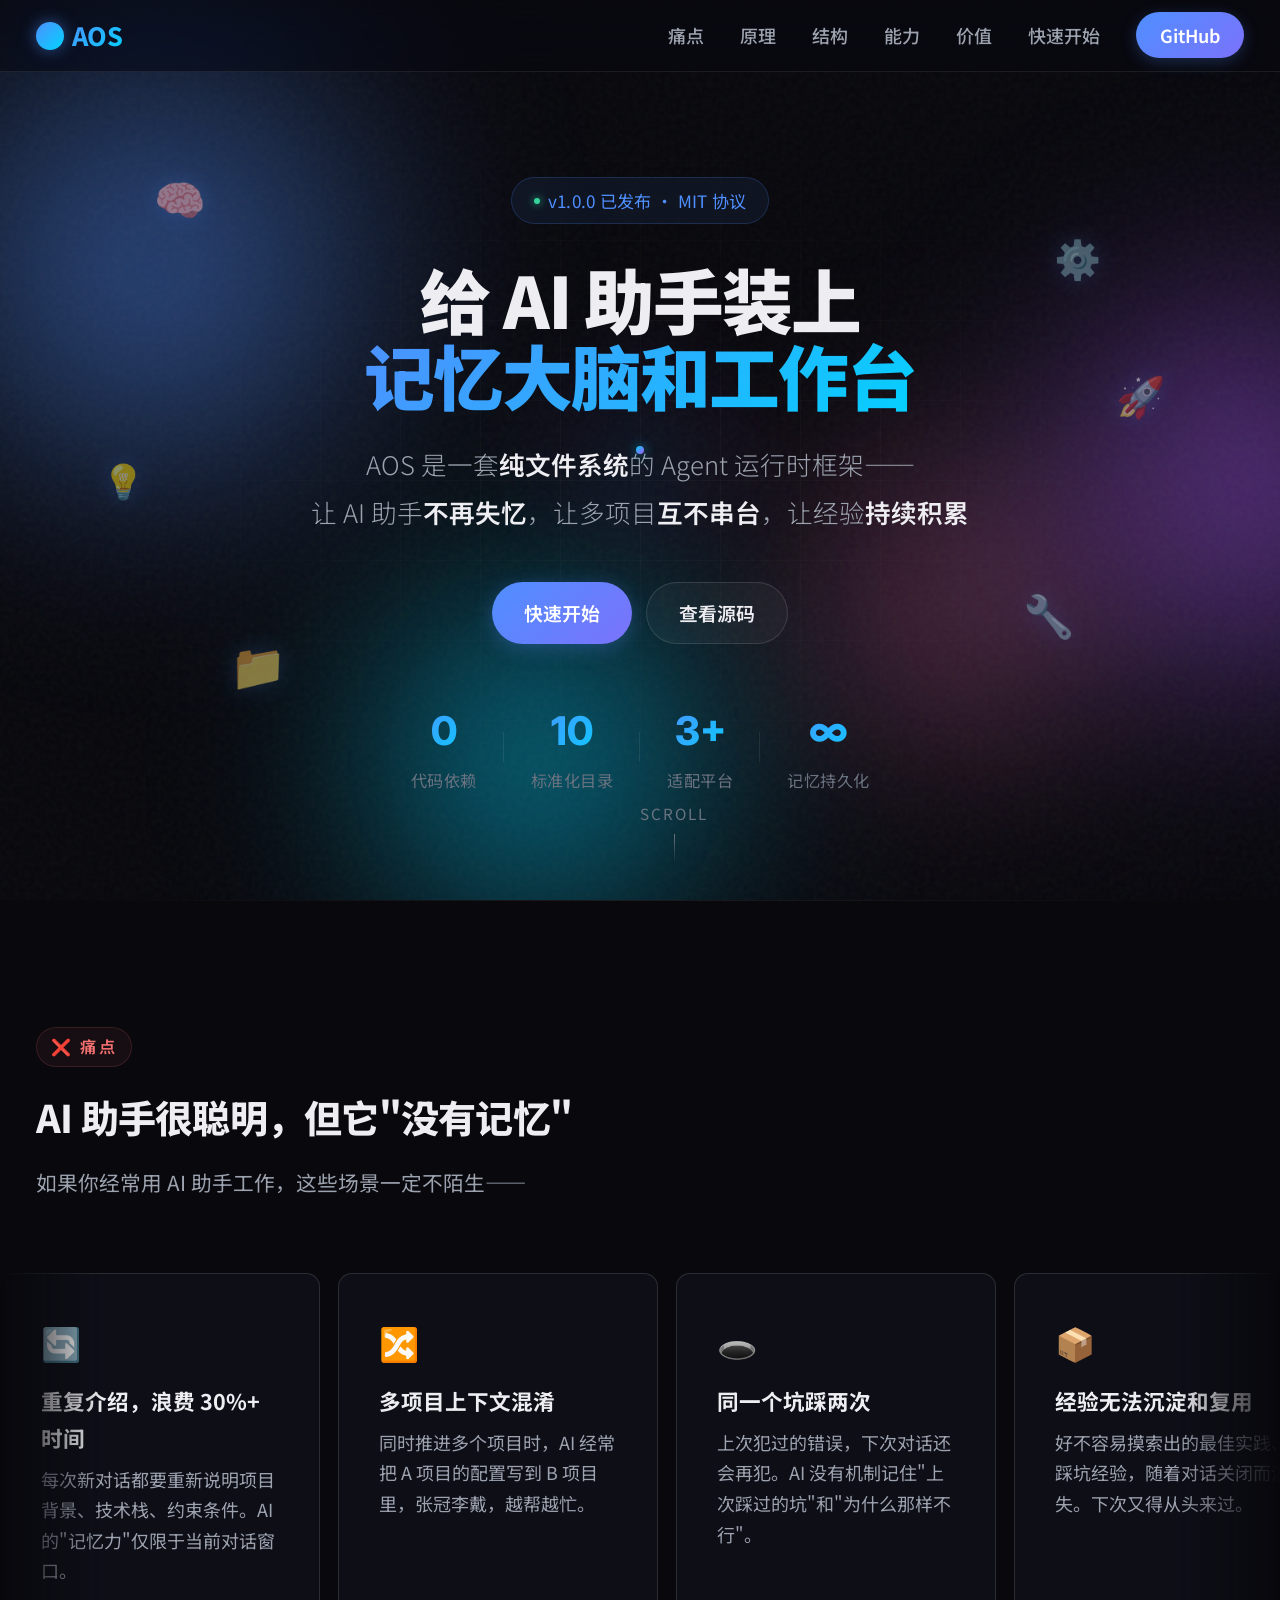
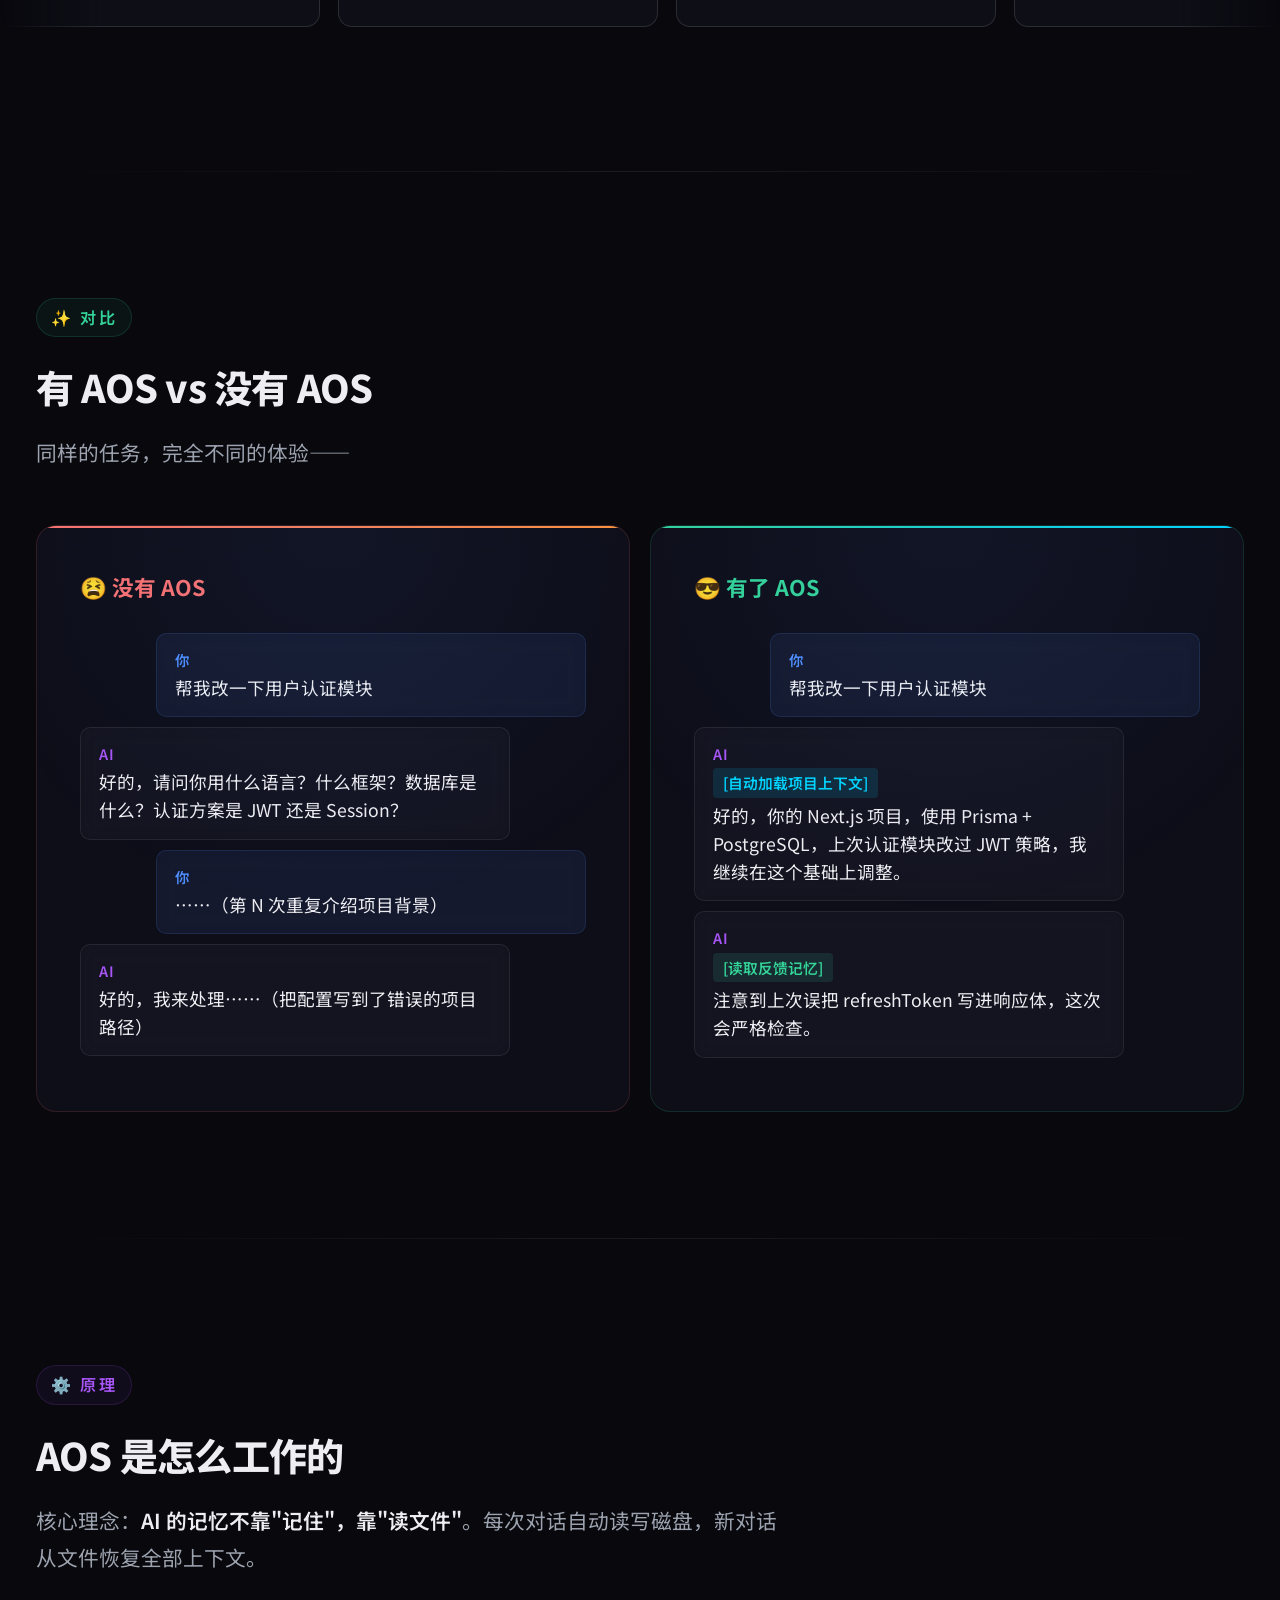
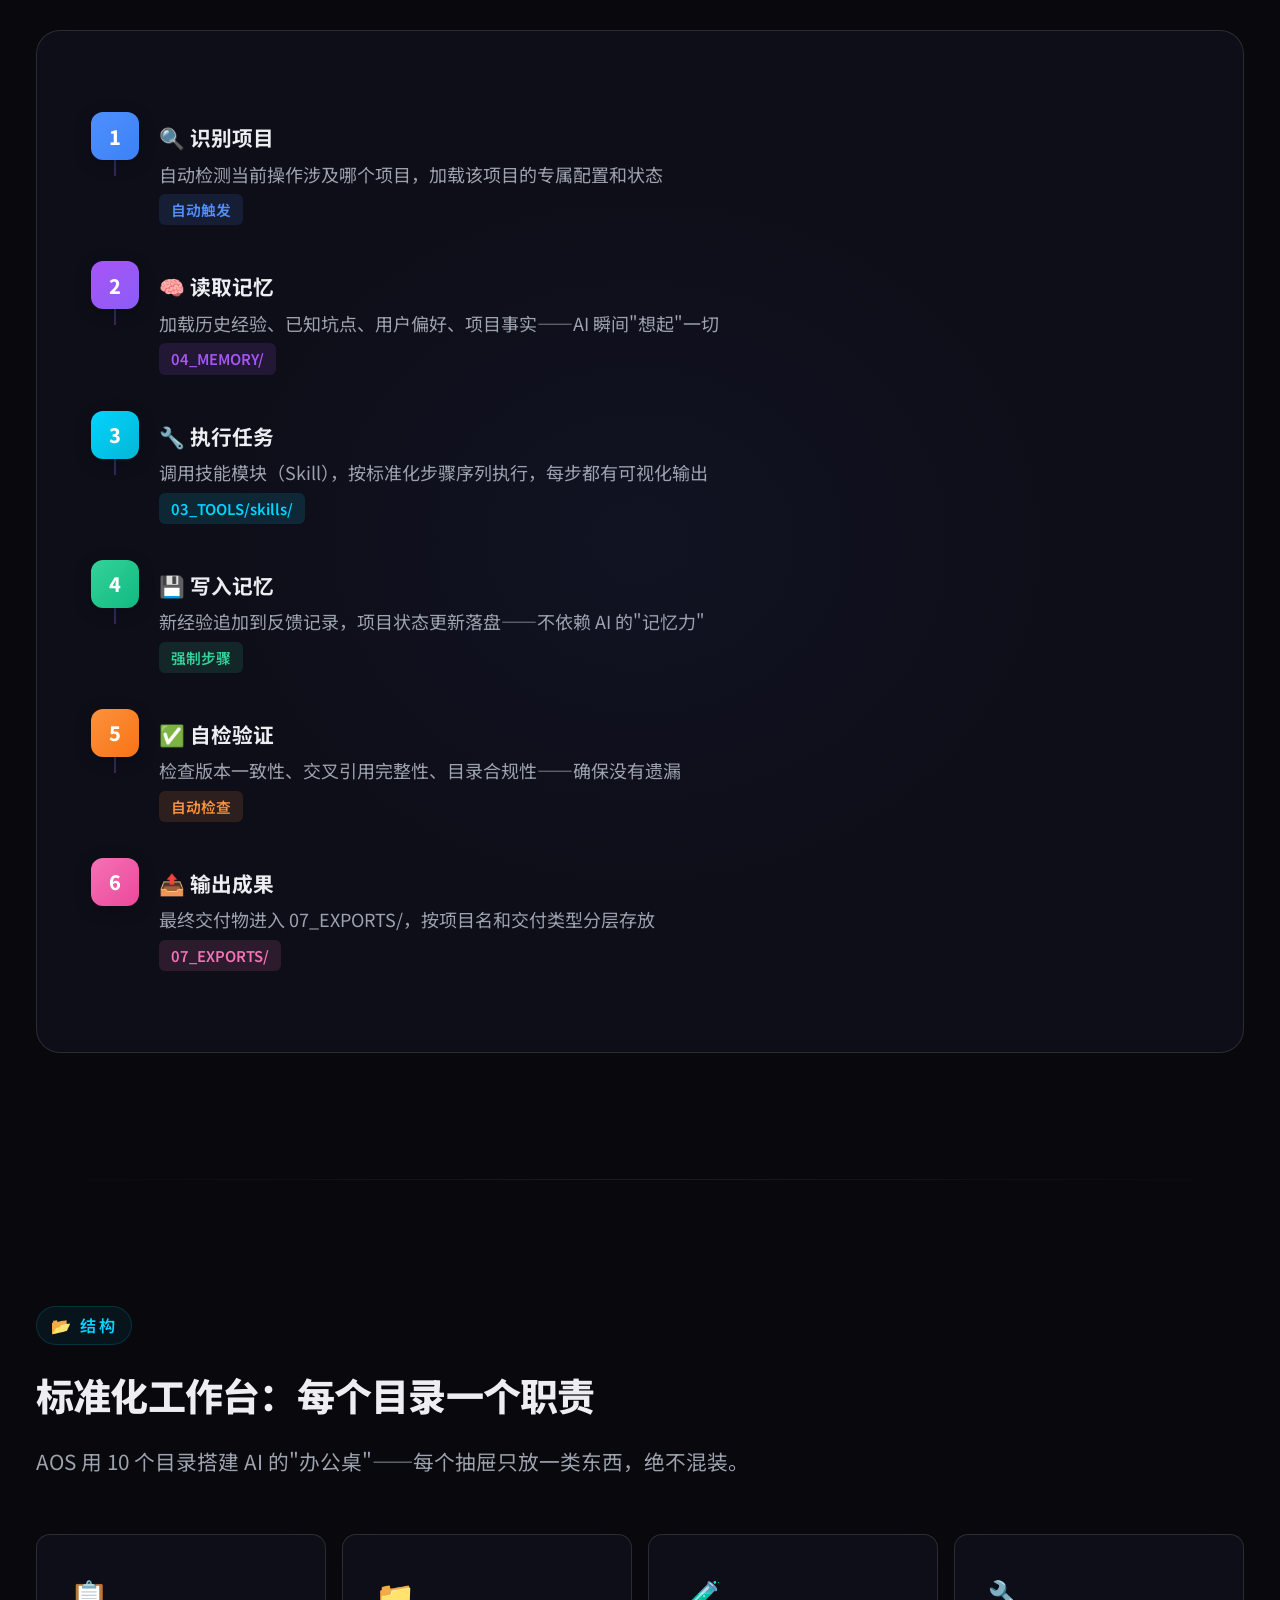
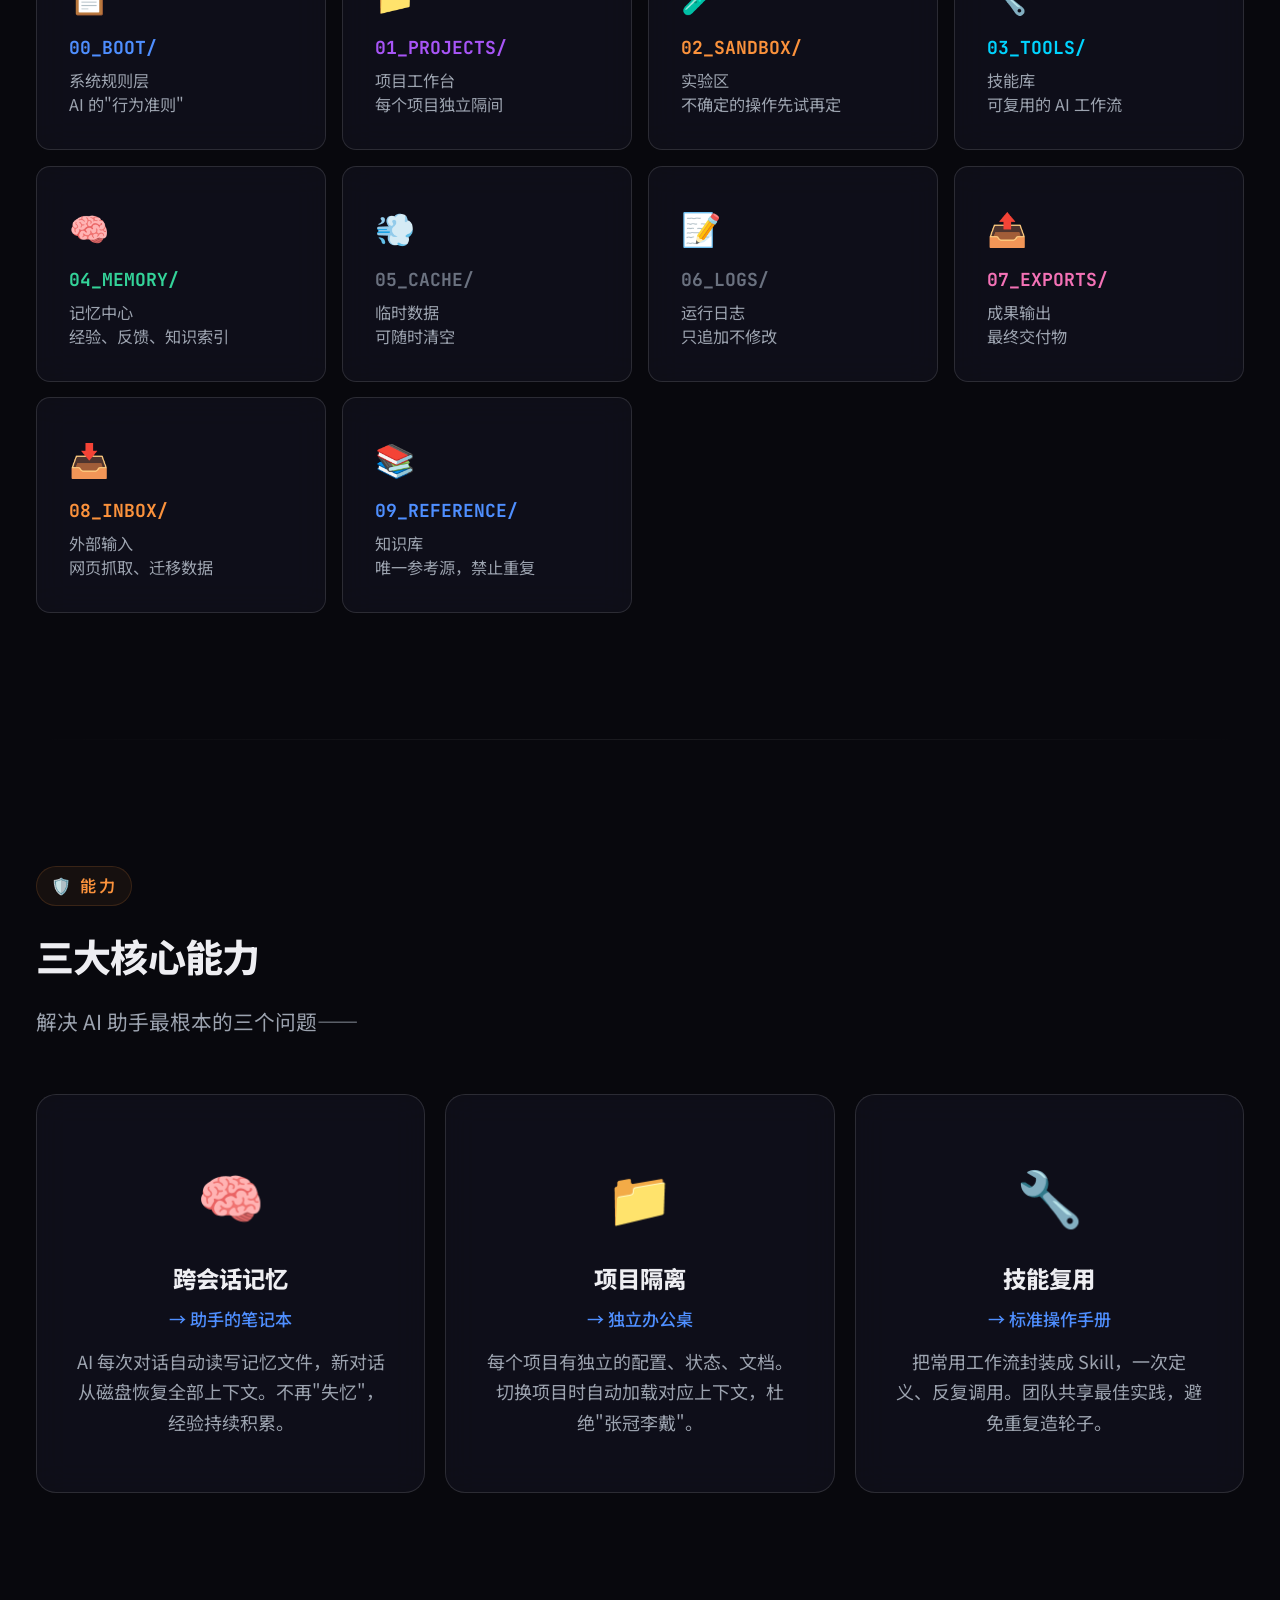
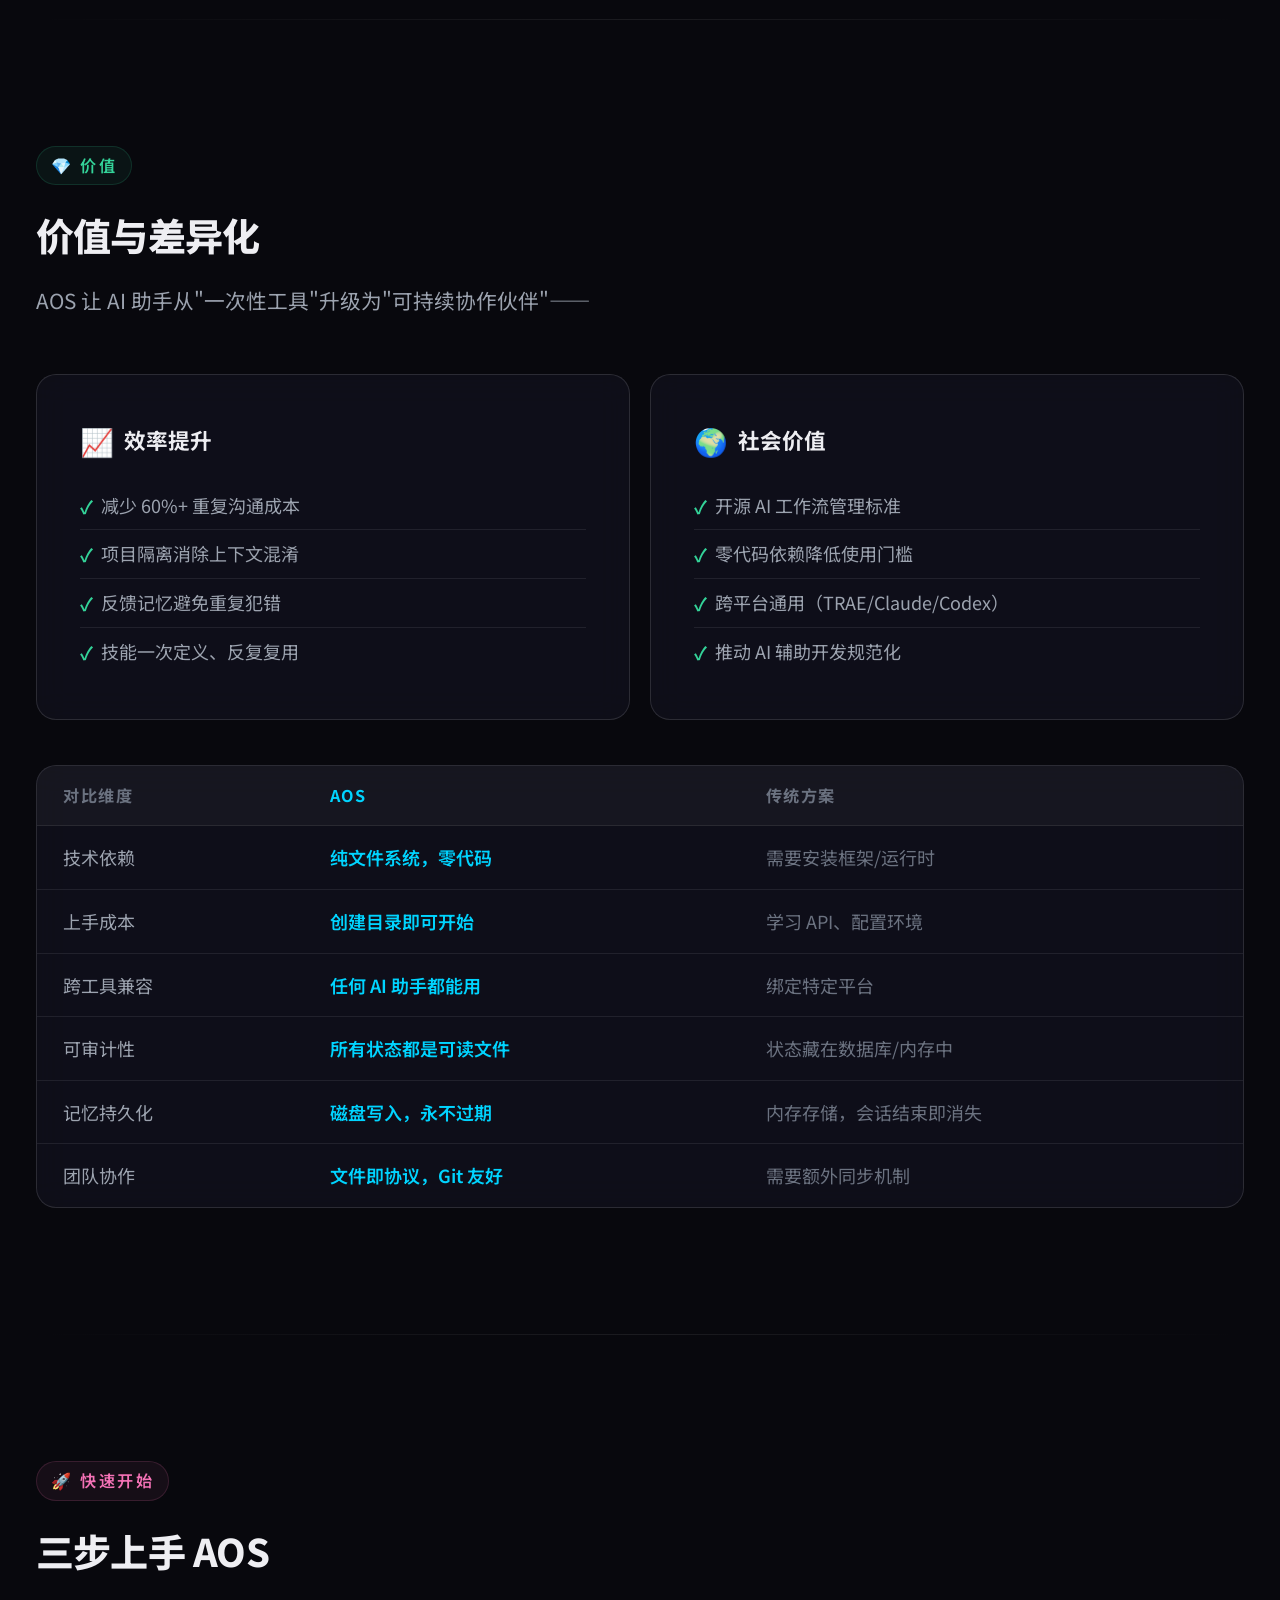
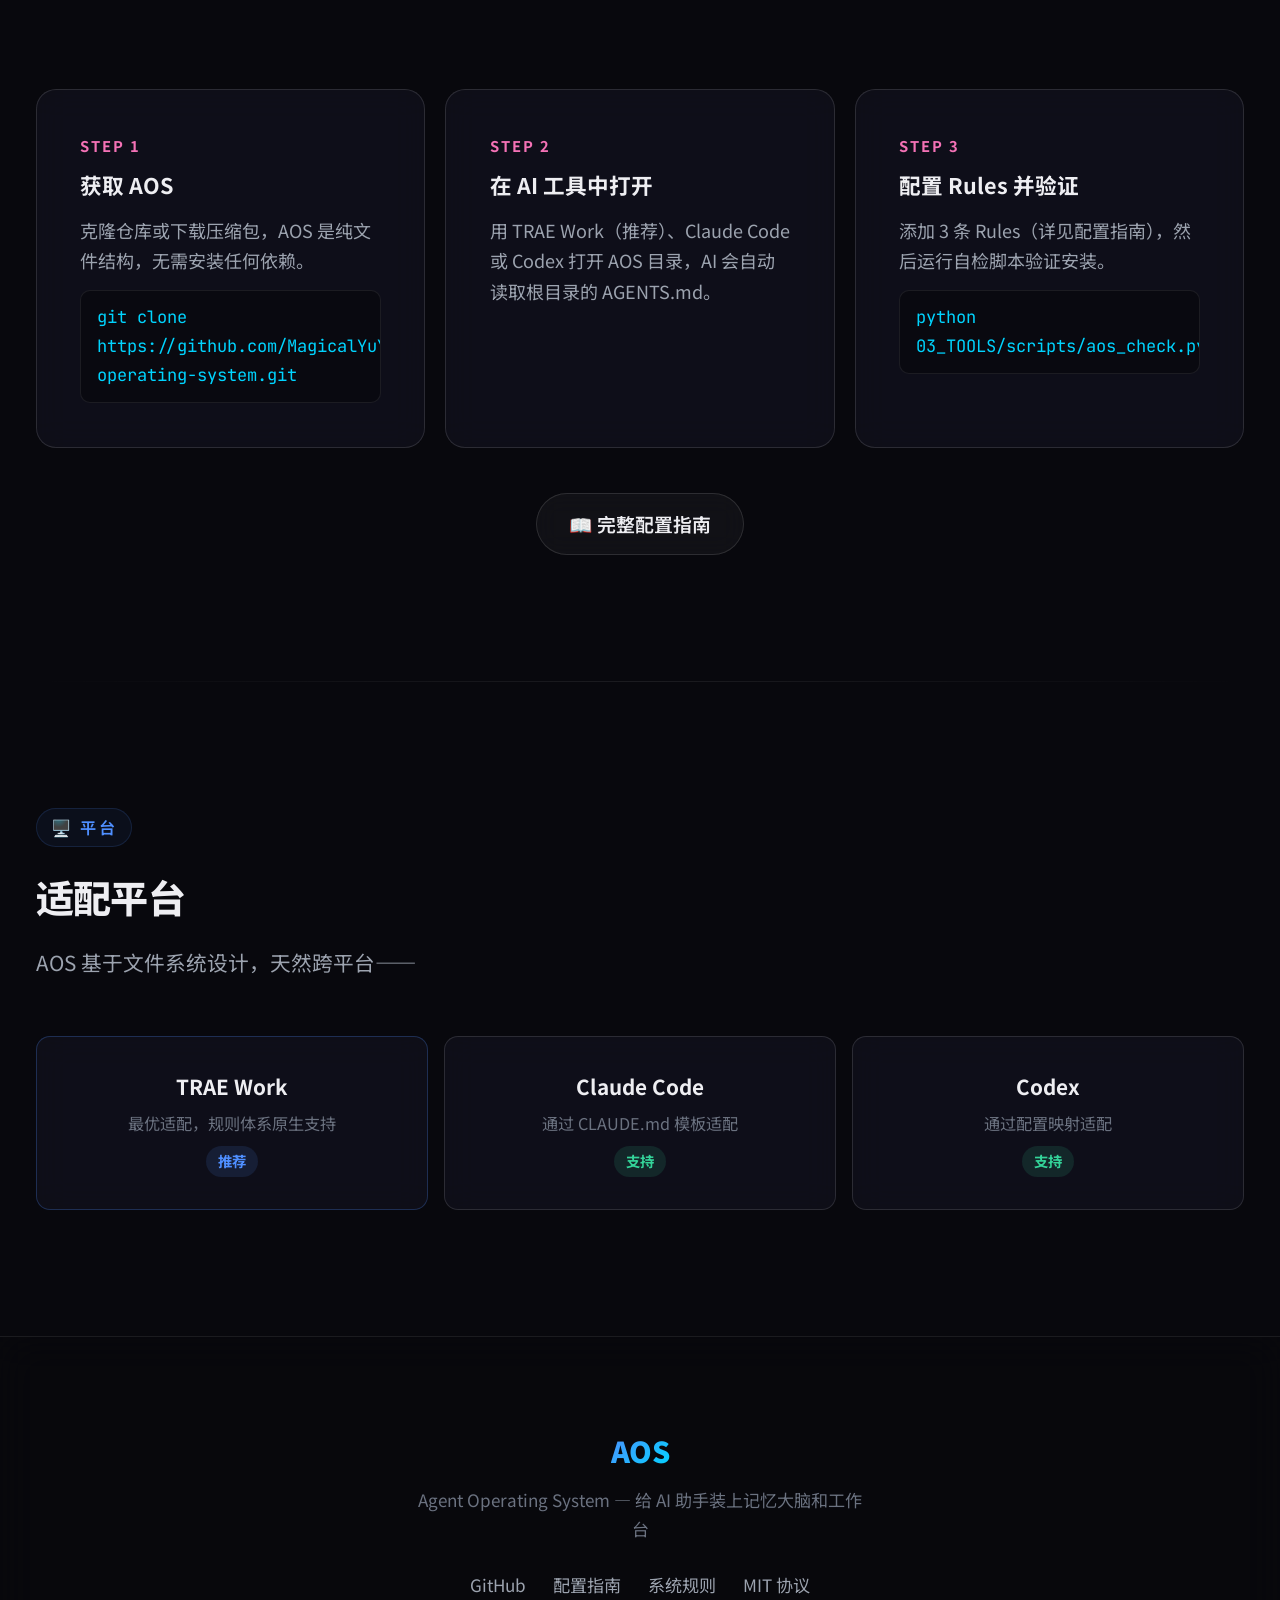
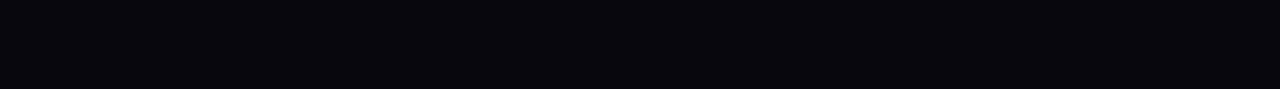
==== commit e213fd68: "fix(docs): shrink cursor glow to 320px and reduce brightness" ====
--- a/docs/index.html
+++ b/docs/index.html
@@ -63,10 +63,10 @@
   /* ===== CURSOR GLOW ===== */
   .cursor-glow {
     position: fixed;
-    width: 480px;
-    height: 480px;
+    width: 320px;
+    height: 320px;
     border-radius: 50%;
-    background: radial-gradient(circle, rgba(79, 143, 255, 0.12) 0%, rgba(168, 85, 247, 0.06) 35%, transparent 65%);
+    background: radial-gradient(circle, rgba(79, 143, 255, 0.08) 0%, rgba(168, 85, 247, 0.04) 35%, transparent 65%);
     pointer-events: none;
     z-index: 1;
     transform: translate(-50%, -50%);
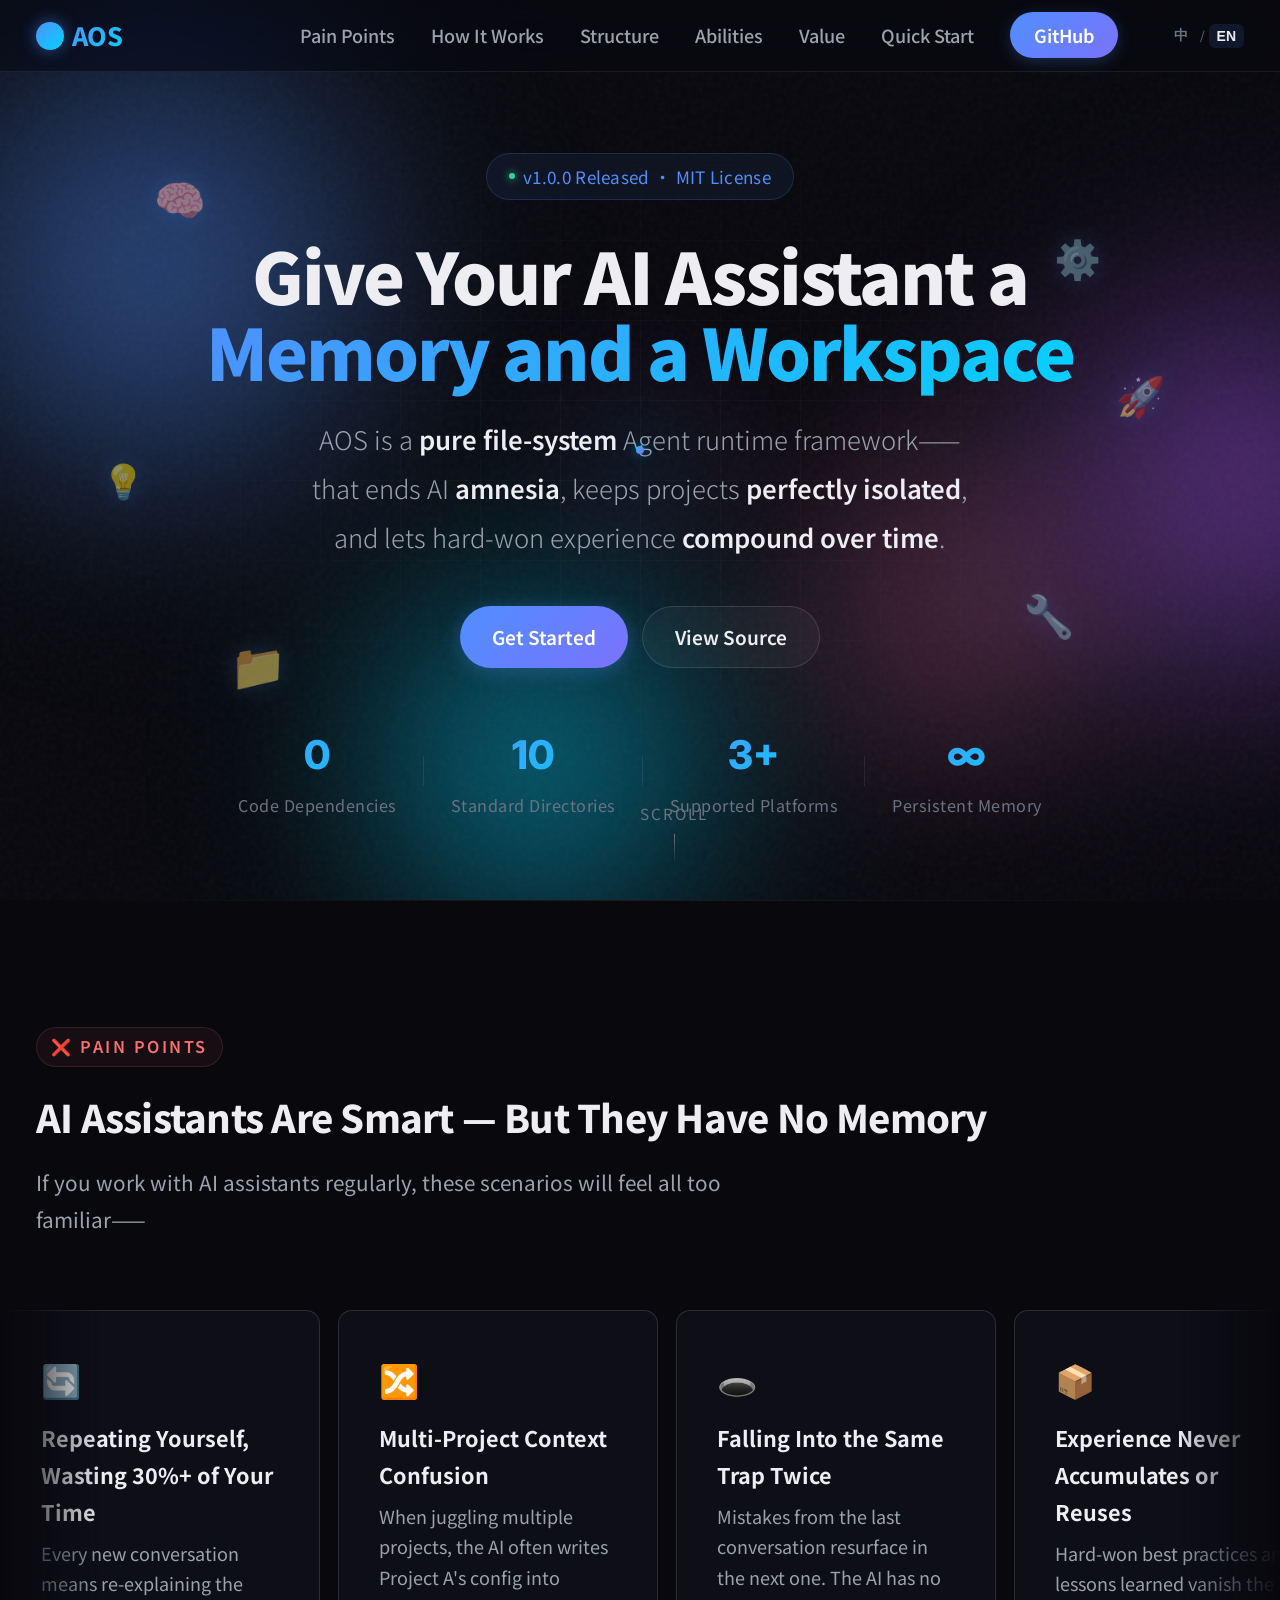
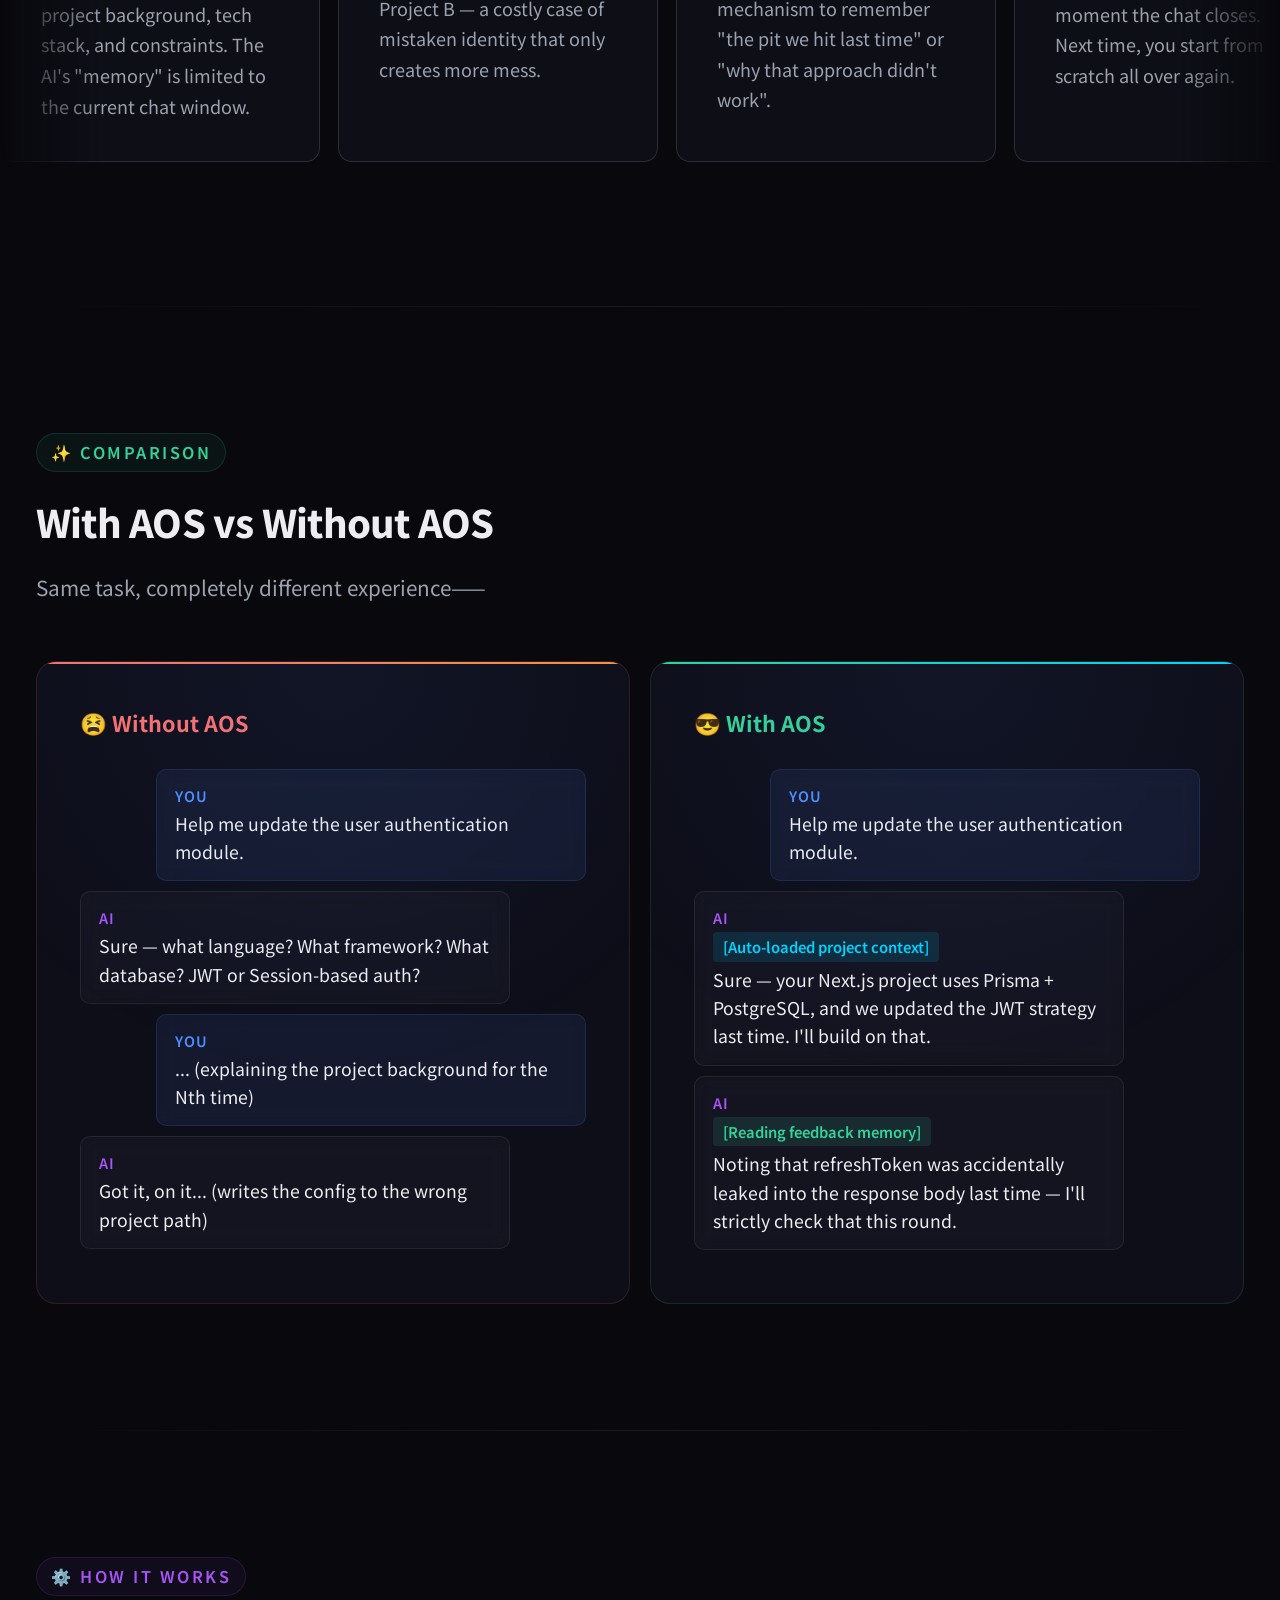
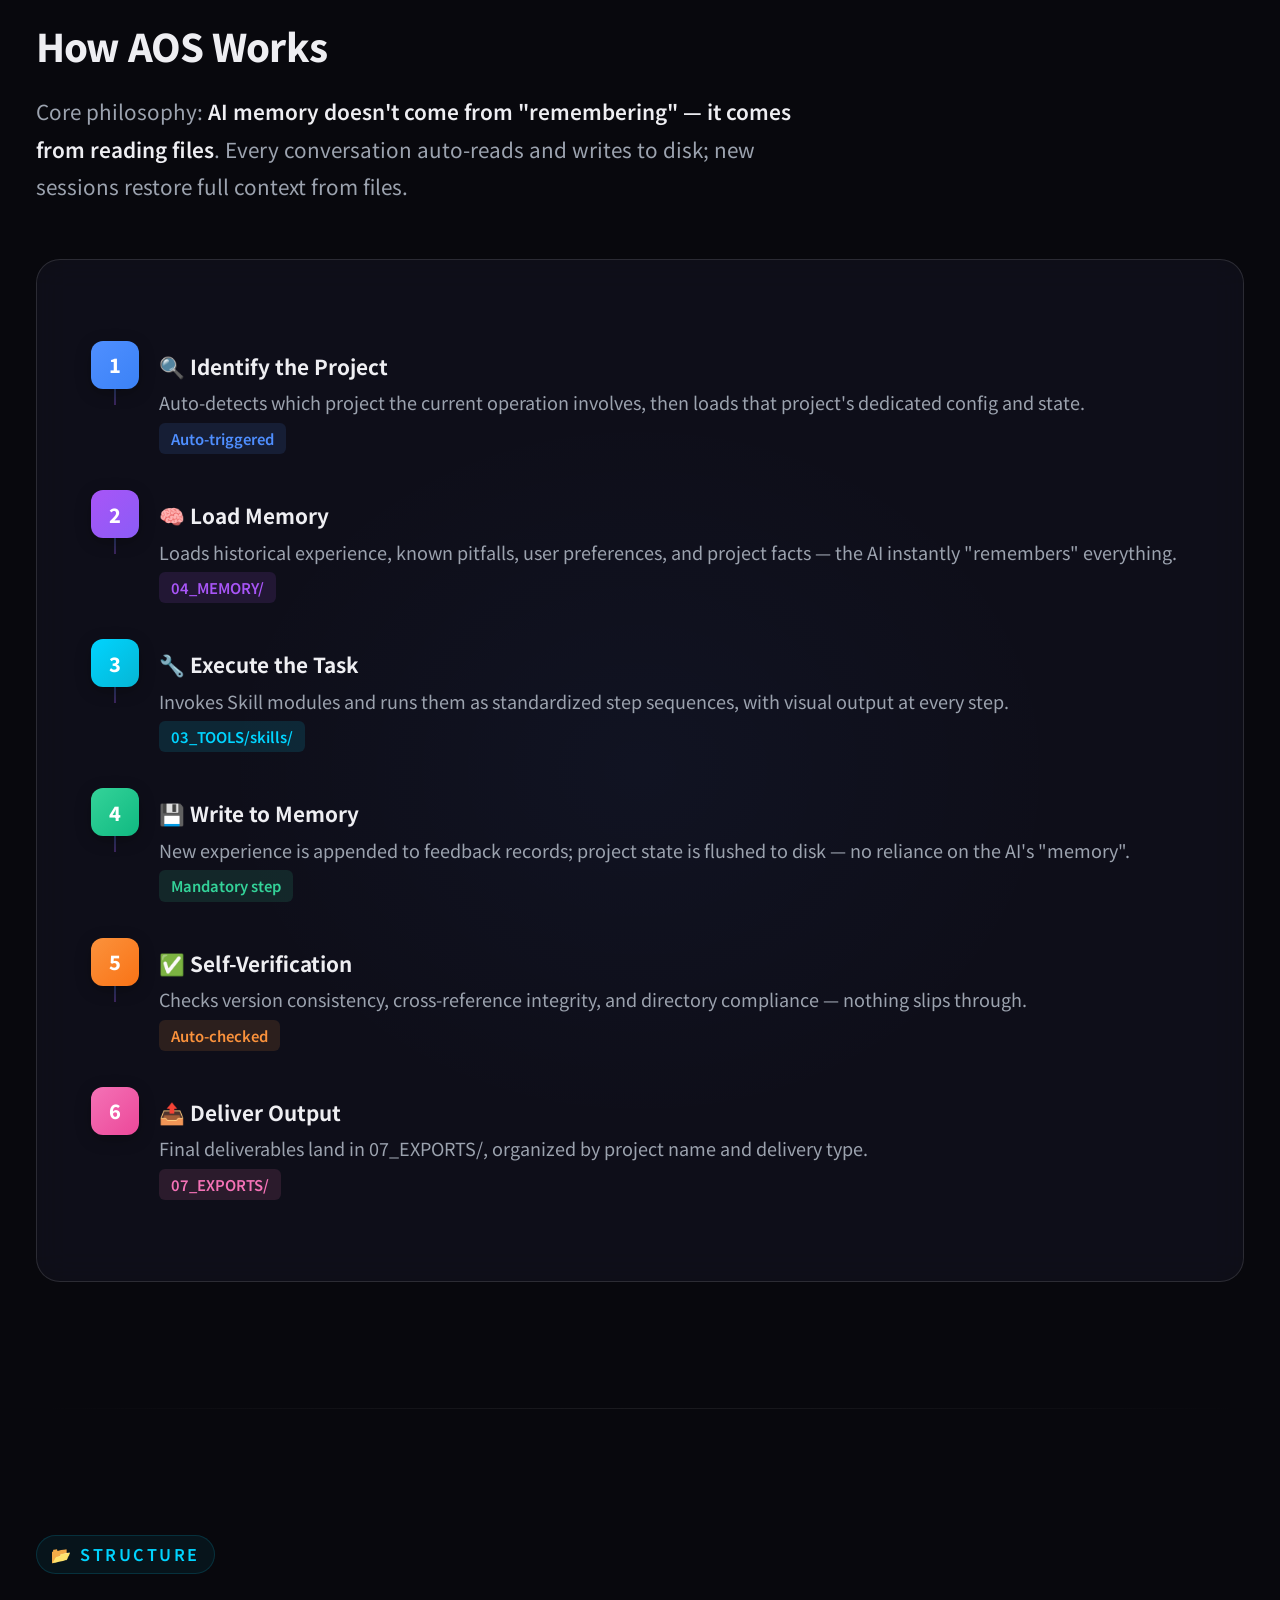
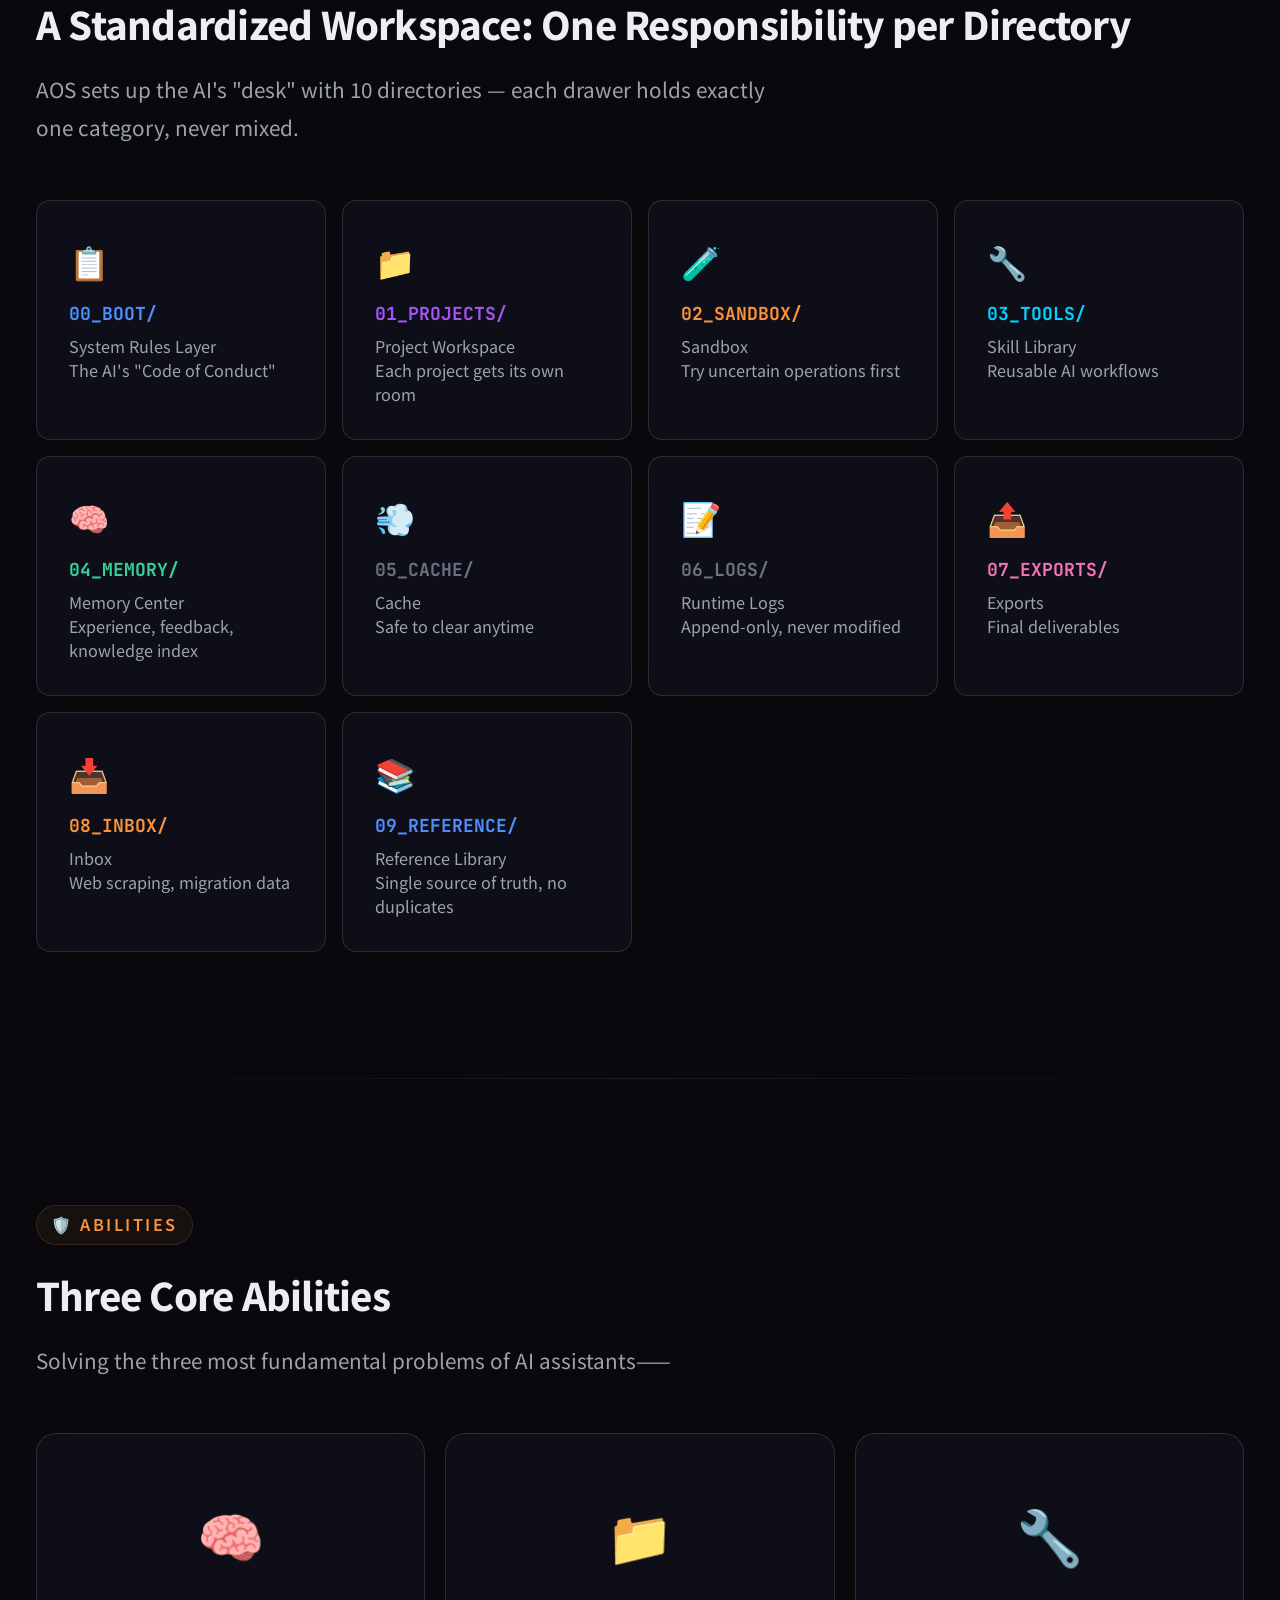
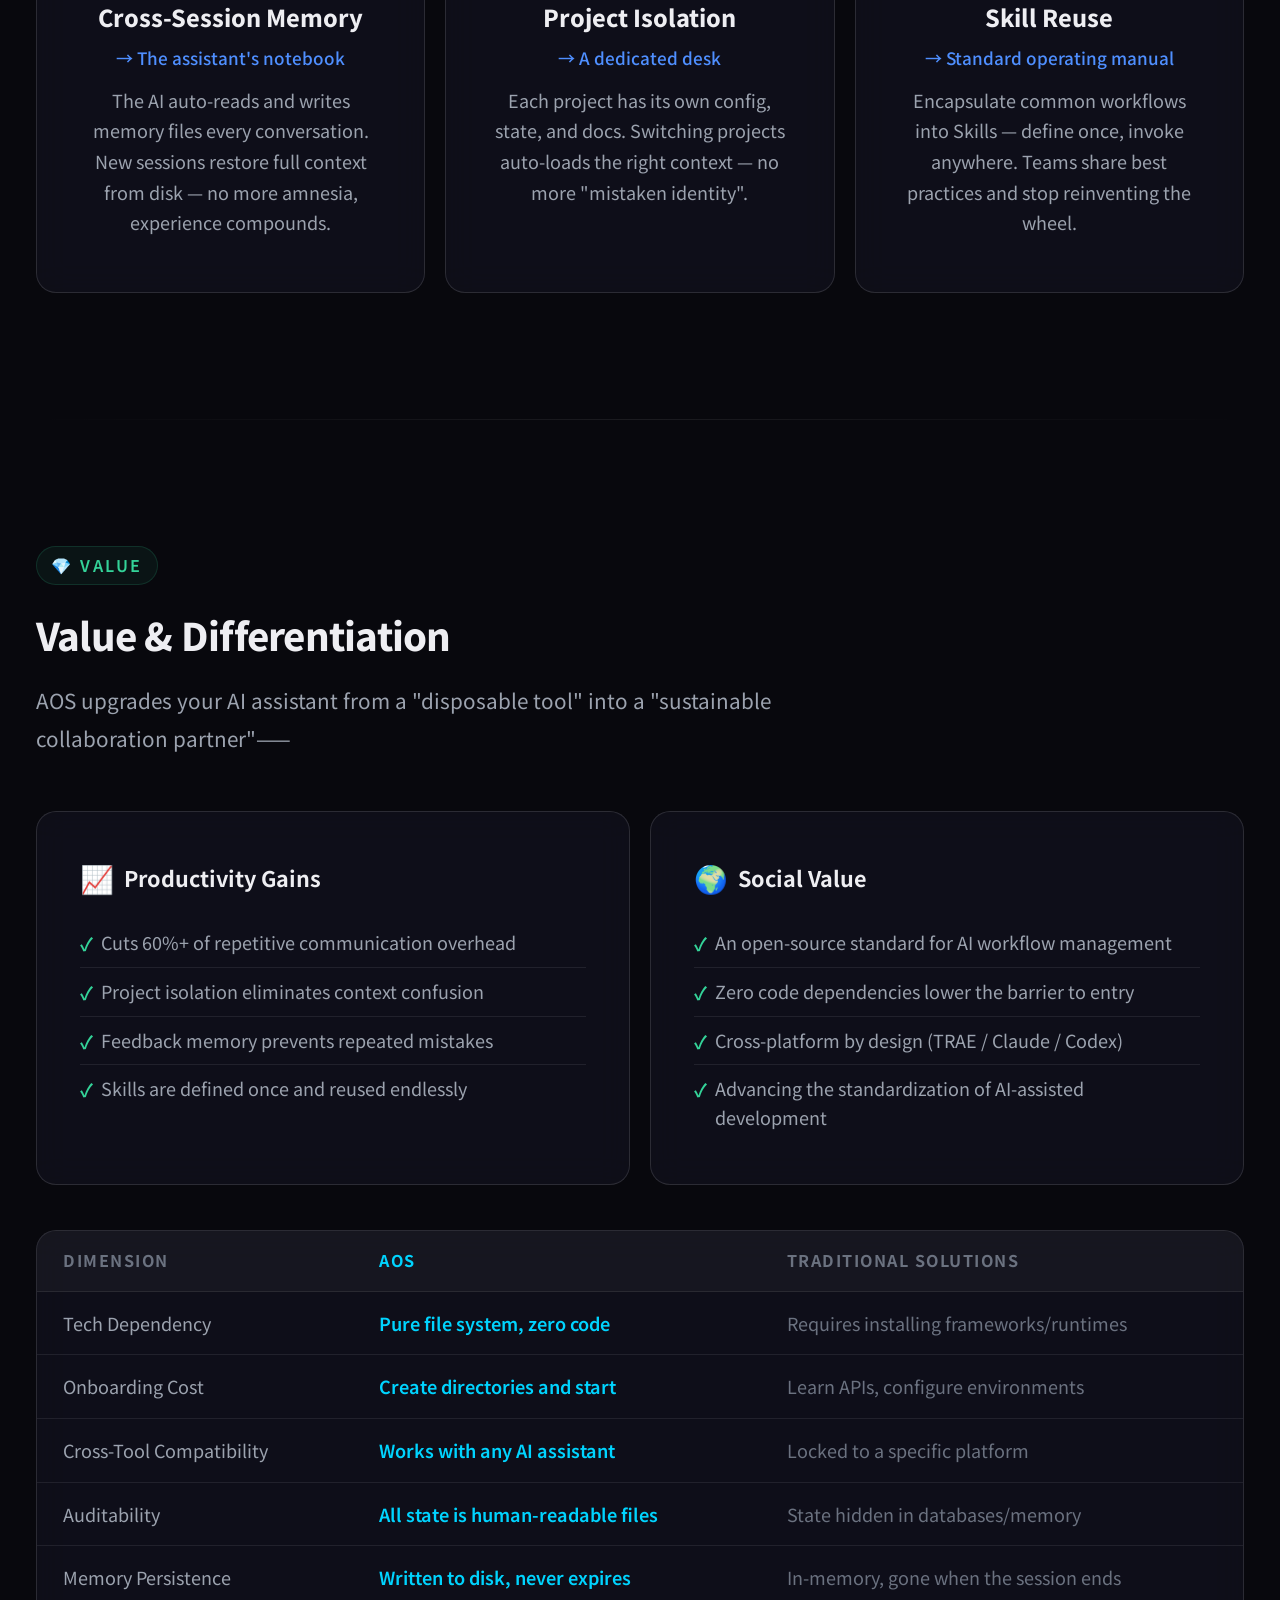
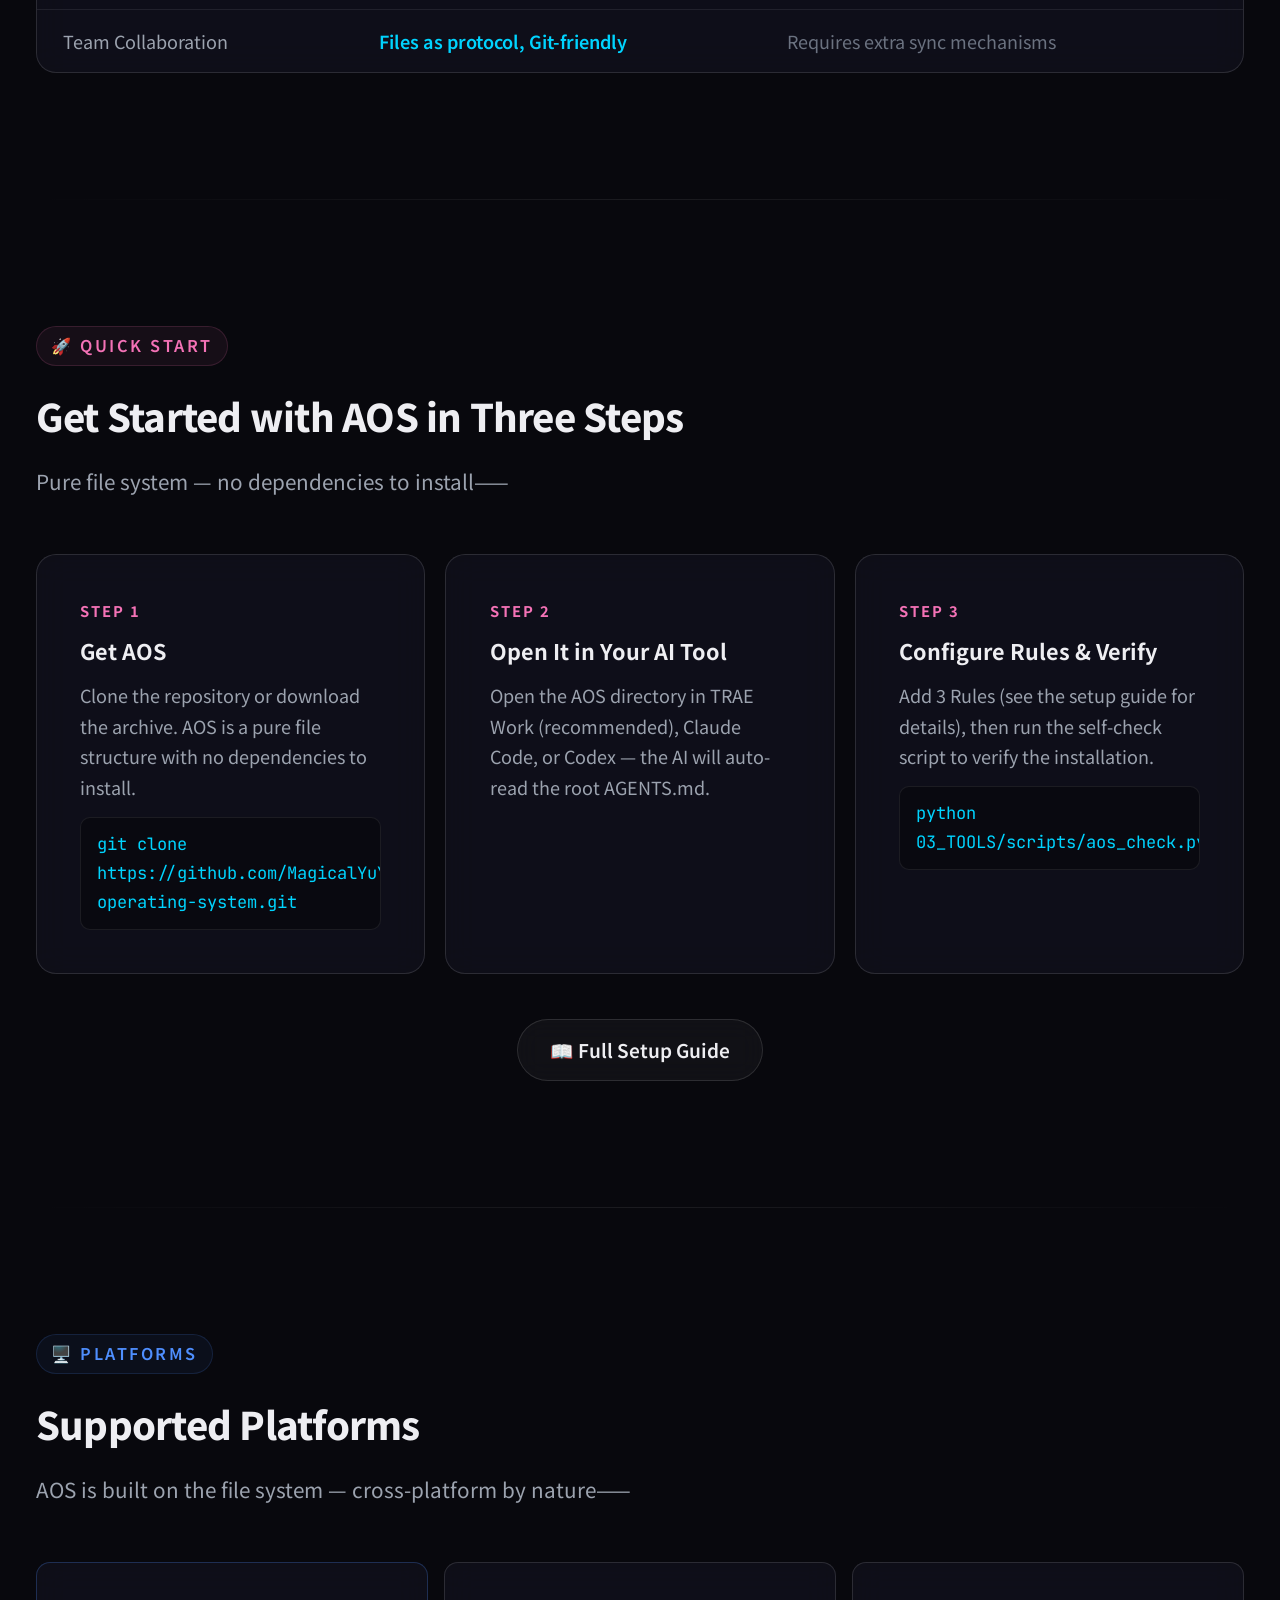
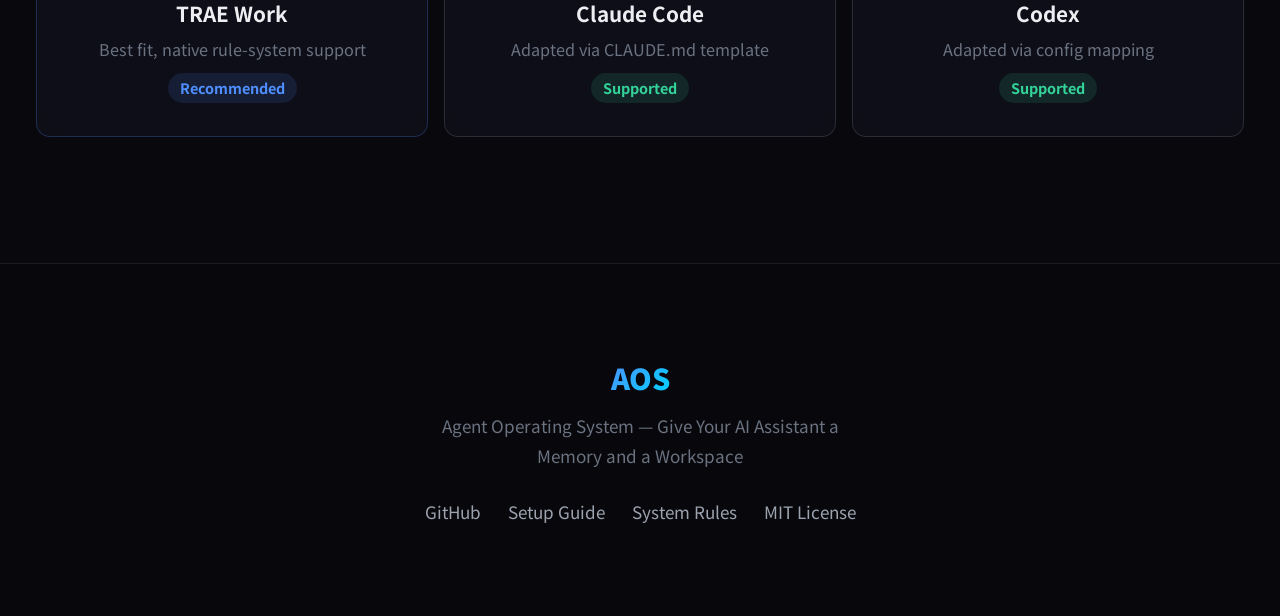
==== commit de57599f: "feat(docs): add i18n system with auto browser language detection and manual switch" ====
--- a/docs/index.html
+++ b/docs/index.html
@@ -1257,6 +1257,36 @@
     .flow-container { padding: 2rem 1.5rem; }
   }
 
+  /* ===== LANG SWITCH ===== */
+  .lang-switch {
+    display: flex;
+    align-items: center;
+    gap: 4px;
+    margin-left: 12px;
+  }
+  .lang-btn {
+    background: none;
+    border: none;
+    color: var(--text-muted);
+    font-size: 14px;
+    font-weight: 600;
+    cursor: pointer;
+    padding: 4px 8px;
+    border-radius: 6px;
+    transition: all 0.3s ease;
+  }
+  .lang-btn.active {
+    color: var(--text-primary);
+    background: rgba(79, 143, 255, 0.12);
+  }
+  .lang-btn:hover {
+    color: var(--text-primary);
+  }
+  .lang-divider {
+    color: var(--text-muted);
+    font-size: 12px;
+  }
+
   /* ===== TOOLTIP 悬浮弹窗 ===== */
   .aos-tooltip {
     position: fixed;
@@ -1359,13 +1389,20 @@
 <nav id="nav">
   <a href="#" class="nav-logo"><span class="logo-orb"></span><span class="g">AOS</span></a>
   <ul class="nav-links">
-    <li><a href="#pain">痛点</a></li>
-    <li><a href="#how">原理</a></li>
-    <li><a href="#structure">结构</a></li>
-    <li><a href="#ability">能力</a></li>
-    <li><a href="#value">价值</a></li>
-    <li><a href="#start">快速开始</a></li>
+    <li><a href="#pain" data-i18n="nav.pain">痛点</a></li>
+    <li><a href="#how" data-i18n="nav.how">原理</a></li>
+    <li><a href="#structure" data-i18n="nav.structure">结构</a></li>
+    <li><a href="#ability" data-i18n="nav.ability">能力</a></li>
+    <li><a href="#value" data-i18n="nav.value">价值</a></li>
+    <li><a href="#start" data-i18n="nav.start">快速开始</a></li>
     <li><a href="https://github.com/MagicalYuYu/agent-operating-system" target="_blank" rel="noopener" class="nav-cta">GitHub</a></li>
+    <li>
+      <div class="lang-switch">
+        <button class="lang-btn" data-lang="zh">中</button>
+        <span class="lang-divider">/</span>
+        <button class="lang-btn" data-lang="en">EN</button>
+      </div>
+    </li>
   </ul>
 </nav>
 
@@ -1388,35 +1425,35 @@
   <div class="hero-content">
     <div class="hero-badge">
       <span class="dot"></span>
-      v1.0.0 已发布 · MIT 协议
-    </div>
-    <h1 class="hero-title">
+      <span data-i18n="hero.badge">v1.0.0 已发布 · MIT 协议</span>
+    </div>
+    <h1 class="hero-title" data-i18n="hero.title">
       给 AI 助手装上<br><span class="gradient-text">记忆大脑和工作台</span>
     </h1>
-    <p class="hero-subtitle">
+    <p class="hero-subtitle" data-i18n="hero.subtitle">
       AOS 是一套<strong>纯文件系统</strong>的 Agent 运行时框架——<br>
       让 AI 助手<strong>不再失忆</strong>，让多项目<strong>互不串台</strong>，让经验<strong>持续积累</strong>
     </p>
     <div class="hero-actions">
-      <a href="#start" class="btn btn-primary">快速开始</a>
-      <a href="https://github.com/MagicalYuYu/agent-operating-system" target="_blank" rel="noopener" class="btn btn-secondary">查看源码</a>
+      <a href="#start" class="btn btn-primary" data-i18n="hero.action.start">快速开始</a>
+      <a href="https://github.com/MagicalYuYu/agent-operating-system" target="_blank" rel="noopener" class="btn btn-secondary" data-i18n="hero.action.source">查看源码</a>
     </div>
     <div class="hero-stats">
       <div class="hero-stat">
         <div class="hero-stat-num" data-count="0" data-suffix="">0</div>
-        <div class="hero-stat-label">代码依赖</div>
+        <div class="hero-stat-label" data-i18n="hero.stat.code">代码依赖</div>
       </div>
       <div class="hero-stat">
         <div class="hero-stat-num" data-count="10" data-suffix="">0</div>
-        <div class="hero-stat-label">标准化目录</div>
+        <div class="hero-stat-label" data-i18n="hero.stat.dir">标准化目录</div>
       </div>
       <div class="hero-stat">
         <div class="hero-stat-num" data-count="3" data-suffix="+">0</div>
-        <div class="hero-stat-label">适配平台</div>
+        <div class="hero-stat-label" data-i18n="hero.stat.platform">适配平台</div>
       </div>
       <div class="hero-stat">
         <div class="hero-stat-num" data-count="∞" data-suffix="" data-static="true">∞</div>
-        <div class="hero-stat-label">记忆持久化</div>
+        <div class="hero-stat-label" data-i18n="hero.stat.memory">记忆持久化</div>
       </div>
     </div>
   </div>
@@ -1430,72 +1467,72 @@
 
 <!-- PAIN POINTS -->
 <section class="section" id="pain">
-  <div class="section-label red reveal">❌ 痛点</div>
-  <h2 class="section-title reveal">AI 助手很聪明，但它"没有记忆"</h2>
-  <p class="section-desc reveal">如果你经常用 AI 助手工作，这些场景一定不陌生——</p>
+  <div class="section-label red reveal" data-i18n="pain.label">❌ 痛点</div>
+  <h2 class="section-title reveal" data-i18n="pain.title">AI 助手很聪明，但它"没有记忆"</h2>
+  <p class="section-desc reveal" data-i18n="pain.desc">如果你经常用 AI 助手工作，这些场景一定不陌生——</p>
 
   <div class="pain-marquee">
     <div class="pain-track">
-      <div class="pain-card" data-tooltip="实测数据|平均每次新对话浪费 3-5 分钟介绍项目背景。AOS 通过 04_MEMORY/ 自动加载项目上下文，新对话 0 秒启动">
+      <div class="pain-card" data-i18n-attr="data-tooltip:pain.1.tooltip" data-tooltip="实测数据|平均每次新对话浪费 3-5 分钟介绍项目背景。AOS 通过 04_MEMORY/ 自动加载项目上下文，新对话 0 秒启动">
         <div class="pain-icon">🔄</div>
-        <div class="pain-title">重复介绍，浪费 30%+ 时间</div>
-        <div class="pain-desc">每次新对话都要重新说明项目背景、技术栈、约束条件。AI 的"记忆力"仅限于当前对话窗口。</div>
-      </div>
-      <div class="pain-card" data-tooltip="典型场景|AI 把 A 项目的 .env 配置写到 B 项目。AOS 通过 01_PROJECTS/ 目录隔离 + 项目级 AGENTS.md 杜绝串台">
+        <div class="pain-title" data-i18n="pain.1.title">重复介绍，浪费 30%+ 时间</div>
+        <div class="pain-desc" data-i18n="pain.1.desc">每次新对话都要重新说明项目背景、技术栈、约束条件。AI 的"记忆力"仅限于当前对话窗口。</div>
+      </div>
+      <div class="pain-card" data-i18n-attr="data-tooltip:pain.2.tooltip" data-tooltip="典型场景|AI 把 A 项目的 .env 配置写到 B 项目。AOS 通过 01_PROJECTS/ 目录隔离 + 项目级 AGENTS.md 杜绝串台">
         <div class="pain-icon">🔀</div>
-        <div class="pain-title">多项目上下文混淆</div>
-        <div class="pain-desc">同时推进多个项目时，AI 经常把 A 项目的配置写到 B 项目里，张冠李戴，越帮越忙。</div>
-      </div>
-      <div class="pain-card" data-tooltip="AOS 方案|feedback 记忆采用只追加策略，每条含规则+Why+How to apply 三要素，新对话自动读取">
+        <div class="pain-title" data-i18n="pain.2.title">多项目上下文混淆</div>
+        <div class="pain-desc" data-i18n="pain.2.desc">同时推进多个项目时，AI 经常把 A 项目的配置写到 B 项目里，张冠李戴，越帮越忙。</div>
+      </div>
+      <div class="pain-card" data-i18n-attr="data-tooltip:pain.3.tooltip" data-tooltip="AOS 方案|feedback 记忆采用只追加策略，每条含规则+Why+How to apply 三要素，新对话自动读取">
         <div class="pain-icon">🕳️</div>
-        <div class="pain-title">同一个坑踩两次</div>
-        <div class="pain-desc">上次犯过的错误，下次对话还会再犯。AI 没有机制记住"上次踩过的坑"和"为什么那样不行"。</div>
-      </div>
-      <div class="pain-card" data-tooltip="AOS 方案|经验写入 04_MEMORY/feedback/，区分记录型（只追加）和状态型（覆盖+变更注释）">
+        <div class="pain-title" data-i18n="pain.3.title">同一个坑踩两次</div>
+        <div class="pain-desc" data-i18n="pain.3.desc">上次犯过的错误，下次对话还会再犯。AI 没有机制记住"上次踩过的坑"和"为什么那样不行"。</div>
+      </div>
+      <div class="pain-card" data-i18n-attr="data-tooltip:pain.4.tooltip" data-tooltip="AOS 方案|经验写入 04_MEMORY/feedback/，区分记录型（只追加）和状态型（覆盖+变更注释）">
         <div class="pain-icon">📦</div>
-        <div class="pain-title">经验无法沉淀和复用</div>
-        <div class="pain-desc">好不容易摸索出的最佳实践、踩坑经验，随着对话关闭而消失。下次又得从头来过。</div>
-      </div>
-      <div class="pain-card" data-tooltip="AOS 方案|所有状态写入磁盘：项目状态在 STATUS.md，系统状态在 SYSTEM_STATE.md，会话结束自动落盘">
+        <div class="pain-title" data-i18n="pain.4.title">经验无法沉淀和复用</div>
+        <div class="pain-desc" data-i18n="pain.4.desc">好不容易摸索出的最佳实践、踩坑经验，随着对话关闭而消失。下次又得从头来过。</div>
+      </div>
+      <div class="pain-card" data-i18n-attr="data-tooltip:pain.5.tooltip" data-tooltip="AOS 方案|所有状态写入磁盘：项目状态在 STATUS.md，系统状态在 SYSTEM_STATE.md，会话结束自动落盘">
         <div class="pain-icon">🔇</div>
-        <div class="pain-title">对话一关，一切归零</div>
-        <div class="pain-desc">AI 之前做的所有事情、所有决策，对话关闭后全部消失，无法延续到下次。</div>
-      </div>
-      <div class="pain-card" data-tooltip="AOS 方案|Skill 模块把工作流封装成步骤序列，每个 Skill 有 SKILL.md + gotchas.md，一次定义反复调用">
+        <div class="pain-title" data-i18n="pain.5.title">对话一关，一切归零</div>
+        <div class="pain-desc" data-i18n="pain.5.desc">AI 之前做的所有事情、所有决策，对话关闭后全部消失，无法延续到下次。</div>
+      </div>
+      <div class="pain-card" data-i18n-attr="data-tooltip:pain.6.tooltip" data-tooltip="AOS 方案|Skill 模块把工作流封装成步骤序列，每个 Skill 有 SKILL.md + gotchas.md，一次定义反复调用">
         <div class="pain-icon">🧩</div>
-        <div class="pain-title">工作流无法标准化</div>
-        <div class="pain-desc">每次让 AI 干活都要从头描述流程，没有标准化的操作手册可复用。</div>
+        <div class="pain-title" data-i18n="pain.6.title">工作流无法标准化</div>
+        <div class="pain-desc" data-i18n="pain.6.desc">每次让 AI 干活都要从头描述流程，没有标准化的操作手册可复用。</div>
       </div>
       <!-- 复制一份实现无缝循环 -->
-      <div class="pain-card" data-tooltip="实测数据|平均每次新对话浪费 3-5 分钟介绍项目背景。AOS 通过 04_MEMORY/ 自动加载项目上下文，新对话 0 秒启动">
+      <div class="pain-card" data-i18n-attr="data-tooltip:pain.1.tooltip" data-tooltip="实测数据|平均每次新对话浪费 3-5 分钟介绍项目背景。AOS 通过 04_MEMORY/ 自动加载项目上下文，新对话 0 秒启动">
         <div class="pain-icon">🔄</div>
-        <div class="pain-title">重复介绍，浪费 30%+ 时间</div>
-        <div class="pain-desc">每次新对话都要重新说明项目背景、技术栈、约束条件。AI 的"记忆力"仅限于当前对话窗口。</div>
-      </div>
-      <div class="pain-card" data-tooltip="典型场景|AI 把 A 项目的 .env 配置写到 B 项目。AOS 通过 01_PROJECTS/ 目录隔离 + 项目级 AGENTS.md 杜绝串台">
+        <div class="pain-title" data-i18n="pain.1.title">重复介绍，浪费 30%+ 时间</div>
+        <div class="pain-desc" data-i18n="pain.1.desc">每次新对话都要重新说明项目背景、技术栈、约束条件。AI 的"记忆力"仅限于当前对话窗口。</div>
+      </div>
+      <div class="pain-card" data-i18n-attr="data-tooltip:pain.2.tooltip" data-tooltip="典型场景|AI 把 A 项目的 .env 配置写到 B 项目。AOS 通过 01_PROJECTS/ 目录隔离 + 项目级 AGENTS.md 杜绝串台">
         <div class="pain-icon">🔀</div>
-        <div class="pain-title">多项目上下文混淆</div>
-        <div class="pain-desc">同时推进多个项目时，AI 经常把 A 项目的配置写到 B 项目里，张冠李戴，越帮越忙。</div>
-      </div>
-      <div class="pain-card" data-tooltip="AOS 方案|feedback 记忆采用只追加策略，每条含规则+Why+How to apply 三要素，新对话自动读取">
+        <div class="pain-title" data-i18n="pain.2.title">多项目上下文混淆</div>
+        <div class="pain-desc" data-i18n="pain.2.desc">同时推进多个项目时，AI 经常把 A 项目的配置写到 B 项目里，张冠李戴，越帮越忙。</div>
+      </div>
+      <div class="pain-card" data-i18n-attr="data-tooltip:pain.3.tooltip" data-tooltip="AOS 方案|feedback 记忆采用只追加策略，每条含规则+Why+How to apply 三要素，新对话自动读取">
         <div class="pain-icon">🕳️</div>
-        <div class="pain-title">同一个坑踩两次</div>
-        <div class="pain-desc">上次犯过的错误，下次对话还会再犯。AI 没有机制记住"上次踩过的坑"和"为什么那样不行"。</div>
-      </div>
-      <div class="pain-card" data-tooltip="AOS 方案|经验写入 04_MEMORY/feedback/，区分记录型（只追加）和状态型（覆盖+变更注释）">
+        <div class="pain-title" data-i18n="pain.3.title">同一个坑踩两次</div>
+        <div class="pain-desc" data-i18n="pain.3.desc">上次犯过的错误，下次对话还会再犯。AI 没有机制记住"上次踩过的坑"和"为什么那样不行"。</div>
+      </div>
+      <div class="pain-card" data-i18n-attr="data-tooltip:pain.4.tooltip" data-tooltip="AOS 方案|经验写入 04_MEMORY/feedback/，区分记录型（只追加）和状态型（覆盖+变更注释）">
         <div class="pain-icon">📦</div>
-        <div class="pain-title">经验无法沉淀和复用</div>
-        <div class="pain-desc">好不容易摸索出的最佳实践、踩坑经验，随着对话关闭而消失。下次又得从头来过。</div>
-      </div>
-      <div class="pain-card" data-tooltip="AOS 方案|所有状态写入磁盘：项目状态在 STATUS.md，系统状态在 SYSTEM_STATE.md，会话结束自动落盘">
+        <div class="pain-title" data-i18n="pain.4.title">经验无法沉淀和复用</div>
+        <div class="pain-desc" data-i18n="pain.4.desc">好不容易摸索出的最佳实践、踩坑经验，随着对话关闭而消失。下次又得从头来过。</div>
+      </div>
+      <div class="pain-card" data-i18n-attr="data-tooltip:pain.5.tooltip" data-tooltip="AOS 方案|所有状态写入磁盘：项目状态在 STATUS.md，系统状态在 SYSTEM_STATE.md，会话结束自动落盘">
         <div class="pain-icon">🔇</div>
-        <div class="pain-title">对话一关，一切归零</div>
-        <div class="pain-desc">AI 之前做的所有事情、所有决策，对话关闭后全部消失，无法延续到下次。</div>
-      </div>
-      <div class="pain-card" data-tooltip="AOS 方案|Skill 模块把工作流封装成步骤序列，每个 Skill 有 SKILL.md + gotchas.md，一次定义反复调用">
+        <div class="pain-title" data-i18n="pain.5.title">对话一关，一切归零</div>
+        <div class="pain-desc" data-i18n="pain.5.desc">AI 之前做的所有事情、所有决策，对话关闭后全部消失，无法延续到下次。</div>
+      </div>
+      <div class="pain-card" data-i18n-attr="data-tooltip:pain.6.tooltip" data-tooltip="AOS 方案|Skill 模块把工作流封装成步骤序列，每个 Skill 有 SKILL.md + gotchas.md，一次定义反复调用">
         <div class="pain-icon">🧩</div>
-        <div class="pain-title">工作流无法标准化</div>
-        <div class="pain-desc">每次让 AI 干活都要从头描述流程，没有标准化的操作手册可复用。</div>
+        <div class="pain-title" data-i18n="pain.6.title">工作流无法标准化</div>
+        <div class="pain-desc" data-i18n="pain.6.desc">每次让 AI 干活都要从头描述流程，没有标准化的操作手册可复用。</div>
       </div>
     </div>
   </div>
@@ -1505,46 +1542,46 @@
 
 <!-- BEFORE/AFTER -->
 <section class="section">
-  <div class="section-label green reveal">✨ 对比</div>
-  <h2 class="section-title reveal">有 AOS vs 没有 AOS</h2>
-  <p class="section-desc reveal">同样的任务，完全不同的体验——</p>
+  <div class="section-label green reveal" data-i18n="compare.label">✨ 对比</div>
+  <h2 class="section-title reveal" data-i18n="compare.title">有 AOS vs 没有 AOS</h2>
+  <p class="section-desc reveal" data-i18n="compare.desc">同样的任务，完全不同的体验——</p>
 
   <div class="comparison-wrapper reveal">
     <div class="comparison-col before" data-parallax>
-      <div class="comparison-header before-h">😫 没有 AOS</div>
+      <div class="comparison-header before-h" data-i18n="compare.before.header">😫 没有 AOS</div>
       <div class="chat-bubble user">
-        <div class="label">你</div>
-        帮我改一下用户认证模块
+        <div class="label" data-i18n="compare.label.you">你</div>
+        <span data-i18n="compare.before.user1">帮我改一下用户认证模块</span>
       </div>
       <div class="chat-bubble ai">
-        <div class="label">AI</div>
-        好的，请问你用什么语言？什么框架？数据库是什么？认证方案是 JWT 还是 Session？
+        <div class="label" data-i18n="compare.label.ai">AI</div>
+        <span data-i18n="compare.before.ai1">好的，请问你用什么语言？什么框架？数据库是什么？认证方案是 JWT 还是 Session？</span>
       </div>
       <div class="chat-bubble user">
-        <div class="label">你</div>
-        ……（第 N 次重复介绍项目背景）
+        <div class="label" data-i18n="compare.label.you">你</div>
+        <span data-i18n="compare.before.user2">……（第 N 次重复介绍项目背景）</span>
       </div>
       <div class="chat-bubble ai">
-        <div class="label">AI</div>
-        好的，我来处理……（把配置写到了错误的项目路径）
+        <div class="label" data-i18n="compare.label.ai">AI</div>
+        <span data-i18n="compare.before.ai2">好的，我来处理……（把配置写到了错误的项目路径）</span>
       </div>
     </div>
 
     <div class="comparison-col after" data-parallax>
-      <div class="comparison-header after-h">😎 有了 AOS</div>
+      <div class="comparison-header after-h" data-i18n="compare.after.header">😎 有了 AOS</div>
       <div class="chat-bubble user">
-        <div class="label">你</div>
-        帮我改一下用户认证模块
+        <div class="label" data-i18n="compare.label.you">你</div>
+        <span data-i18n="compare.after.user1">帮我改一下用户认证模块</span>
       </div>
       <div class="chat-bubble ai">
-        <div class="label">AI</div>
-        <span class="chat-tag auto">[自动加载项目上下文]</span><br>
-        好的，你的 Next.js 项目，使用 Prisma + PostgreSQL，上次认证模块改过 JWT 策略，我继续在这个基础上调整。
+        <div class="label" data-i18n="compare.label.ai">AI</div>
+        <span class="chat-tag auto" data-i18n="compare.after.ai1.tag">[自动加载项目上下文]</span><br>
+        <span data-i18n="compare.after.ai1">好的，你的 Next.js 项目，使用 Prisma + PostgreSQL，上次认证模块改过 JWT 策略，我继续在这个基础上调整。</span>
       </div>
       <div class="chat-bubble ai">
-        <div class="label">AI</div>
-        <span class="chat-tag mem">[读取反馈记忆]</span><br>
-        注意到上次误把 refreshToken 写进响应体，这次会严格检查。
+        <div class="label" data-i18n="compare.label.ai">AI</div>
+        <span class="chat-tag mem" data-i18n="compare.after.ai2.tag">[读取反馈记忆]</span><br>
+        <span data-i18n="compare.after.ai2">注意到上次误把 refreshToken 写进响应体，这次会严格检查。</span>
       </div>
     </div>
   </div>
@@ -1554,75 +1591,75 @@
 
 <!-- HOW IT WORKS -->
 <section class="section" id="how">
-  <div class="section-label purple reveal">⚙️ 原理</div>
-  <h2 class="section-title reveal">AOS 是怎么工作的</h2>
-  <p class="section-desc reveal">核心理念：<strong>AI 的记忆不靠"记住"，靠"读文件"</strong>。每次对话自动读写磁盘，新对话从文件恢复全部上下文。</p>
+  <div class="section-label purple reveal" data-i18n="how.label">⚙️ 原理</div>
+  <h2 class="section-title reveal" data-i18n="how.title">AOS 是怎么工作的</h2>
+  <p class="section-desc reveal" data-i18n="how.desc">核心理念：<strong>AI 的记忆不靠"记住"，靠"读文件"</strong>。每次对话自动读写磁盘，新对话从文件恢复全部上下文。</p>
 
   <div class="flow-container reveal">
     <div class="flow-steps">
-      <div class="flow-step" data-tooltip="识别优先级|1.文件路径匹配 2.上下文关键词匹配 3.项目目录扫描。匹配后读取 01_PROJECTS/{name}/AGENTS.md">
+      <div class="flow-step" data-i18n-attr="data-tooltip:how.1.tooltip" data-tooltip="识别优先级|1.文件路径匹配 2.上下文关键词匹配 3.项目目录扫描。匹配后读取 01_PROJECTS/{name}/AGENTS.md">
         <div class="flow-step-indicator">
           <div class="flow-step-num" style="background:linear-gradient(135deg,#4f8fff,#3b82f6);">1</div>
           <div class="flow-step-line"></div>
         </div>
         <div class="flow-step-content">
-          <div class="flow-step-title">🔍 识别项目</div>
-          <div class="flow-step-desc">自动检测当前操作涉及哪个项目，加载该项目的专属配置和状态</div>
-          <span class="flow-step-tag" style="background:rgba(79,143,255,0.12);color:var(--accent-blue);">自动触发</span>
+          <div class="flow-step-title" data-i18n="how.1.title">🔍 识别项目</div>
+          <div class="flow-step-desc" data-i18n="how.1.desc">自动检测当前操作涉及哪个项目，加载该项目的专属配置和状态</div>
+          <span class="flow-step-tag" style="background:rgba(79,143,255,0.12);color:var(--accent-blue);" data-i18n="how.1.tag">自动触发</span>
         </div>
       </div>
-      <div class="flow-step" data-tooltip="加载内容|用户画像、项目事实、反馈经验、知识索引。INDEX.md 是索引不是内容，硬上限 200 行/25KB">
+      <div class="flow-step" data-i18n-attr="data-tooltip:how.2.tooltip" data-tooltip="加载内容|用户画像、项目事实、反馈经验、知识索引。INDEX.md 是索引不是内容，硬上限 200 行/25KB">
         <div class="flow-step-indicator">
           <div class="flow-step-num" style="background:linear-gradient(135deg,#a855f7,#8b5cf6);">2</div>
           <div class="flow-step-line"></div>
         </div>
         <div class="flow-step-content">
-          <div class="flow-step-title">🧠 读取记忆</div>
-          <div class="flow-step-desc">加载历史经验、已知坑点、用户偏好、项目事实——AI 瞬间"想起"一切</div>
-          <span class="flow-step-tag" style="background:rgba(168,85,247,0.12);color:var(--accent-purple);">04_MEMORY/</span>
+          <div class="flow-step-title" data-i18n="how.2.title">🧠 读取记忆</div>
+          <div class="flow-step-desc" data-i18n="how.2.desc">加载历史经验、已知坑点、用户偏好、项目事实——AI 瞬间"想起"一切</div>
+          <span class="flow-step-tag" style="background:rgba(168,85,247,0.12);color:var(--accent-purple);" data-i18n="how.2.tag">04_MEMORY/</span>
         </div>
       </div>
-      <div class="flow-step" data-tooltip="Skill 结构|SKILL.md（必须）+ gotchas.md（必须）+ 可选 scripts/templates。步骤序列最后一步必须是状态更新">
+      <div class="flow-step" data-i18n-attr="data-tooltip:how.3.tooltip" data-tooltip="Skill 结构|SKILL.md（必须）+ gotchas.md（必须）+ 可选 scripts/templates。步骤序列最后一步必须是状态更新">
         <div class="flow-step-indicator">
           <div class="flow-step-num" style="background:linear-gradient(135deg,#00d4ff,#06b6d4);">3</div>
           <div class="flow-step-line"></div>
         </div>
         <div class="flow-step-content">
-          <div class="flow-step-title">🔧 执行任务</div>
-          <div class="flow-step-desc">调用技能模块（Skill），按标准化步骤序列执行，每步都有可视化输出</div>
-          <span class="flow-step-tag" style="background:rgba(0,212,255,0.12);color:var(--accent-cyan);">03_TOOLS/skills/</span>
+          <div class="flow-step-title" data-i18n="how.3.title">🔧 执行任务</div>
+          <div class="flow-step-desc" data-i18n="how.3.desc">调用技能模块（Skill），按标准化步骤序列执行，每步都有可视化输出</div>
+          <span class="flow-step-tag" style="background:rgba(0,212,255,0.12);color:var(--accent-cyan);" data-i18n="how.3.tag">03_TOOLS/skills/</span>
         </div>
       </div>
-      <div class="flow-step" data-tooltip="铁律 2|记录型只追加不覆盖；状态型覆盖旧值并保留变更注释（如 React（2026-06-15 更新，原为 Vue））">
+      <div class="flow-step" data-i18n-attr="data-tooltip:how.4.tooltip" data-tooltip="铁律 2|记录型只追加不覆盖；状态型覆盖旧值并保留变更注释（如 React（2026-06-15 更新，原为 Vue））">
         <div class="flow-step-indicator">
           <div class="flow-step-num" style="background:linear-gradient(135deg,#34d399,#10b981);">4</div>
           <div class="flow-step-line"></div>
         </div>
         <div class="flow-step-content">
-          <div class="flow-step-title">💾 写入记忆</div>
-          <div class="flow-step-desc">新经验追加到反馈记录，项目状态更新落盘——不依赖 AI 的"记忆力"</div>
-          <span class="flow-step-tag" style="background:rgba(52,211,153,0.12);color:var(--accent-green);">强制步骤</span>
+          <div class="flow-step-title" data-i18n="how.4.title">💾 写入记忆</div>
+          <div class="flow-step-desc" data-i18n="how.4.desc">新经验追加到反馈记录，项目状态更新落盘——不依赖 AI 的"记忆力"</div>
+          <span class="flow-step-tag" style="background:rgba(52,211,153,0.12);color:var(--accent-green);" data-i18n="how.4.tag">强制步骤</span>
         </div>
       </div>
-      <div class="flow-step" data-tooltip="检查项|版本号同步、交叉引用同步、状态同步。用 Grep 扫描残留旧版本号引用，输出一致性验证结果">
+      <div class="flow-step" data-i18n-attr="data-tooltip:how.5.tooltip" data-tooltip="检查项|版本号同步、交叉引用同步、状态同步。用 Grep 扫描残留旧版本号引用，输出一致性验证结果">
         <div class="flow-step-indicator">
           <div class="flow-step-num" style="background:linear-gradient(135deg,#fb923c,#f97316);">5</div>
           <div class="flow-step-line"></div>
         </div>
         <div class="flow-step-content">
-          <div class="flow-step-title">✅ 自检验证</div>
-          <div class="flow-step-desc">检查版本一致性、交叉引用完整性、目录合规性——确保没有遗漏</div>
-          <span class="flow-step-tag" style="background:rgba(251,146,60,0.12);color:var(--accent-orange);">自动检查</span>
+          <div class="flow-step-title" data-i18n="how.5.title">✅ 自检验证</div>
+          <div class="flow-step-desc" data-i18n="how.5.desc">检查版本一致性、交叉引用完整性、目录合规性——确保没有遗漏</div>
+          <span class="flow-step-tag" style="background:rgba(251,146,60,0.12);color:var(--accent-orange);" data-i18n="how.5.tag">自动检查</span>
         </div>
       </div>
-      <div class="flow-step" data-tooltip="分层规则|07_EXPORTS/{project_name}/{deliverable}/。禁止直接 export，必须经过 Project→Export 流程">
+      <div class="flow-step" data-i18n-attr="data-tooltip:how.6.tooltip" data-tooltip="分层规则|07_EXPORTS/{project_name}/{deliverable}/。禁止直接 export，必须经过 Project→Export 流程">
         <div class="flow-step-indicator">
           <div class="flow-step-num" style="background:linear-gradient(135deg,#f472b6,#ec4899);">6</div>
         </div>
         <div class="flow-step-content">
-          <div class="flow-step-title">📤 输出成果</div>
-          <div class="flow-step-desc">最终交付物进入 07_EXPORTS/，按项目名和交付类型分层存放</div>
-          <span class="flow-step-tag" style="background:rgba(244,114,182,0.12);color:var(--accent-pink);">07_EXPORTS/</span>
+          <div class="flow-step-title" data-i18n="how.6.title">📤 输出成果</div>
+          <div class="flow-step-desc" data-i18n="how.6.desc">最终交付物进入 07_EXPORTS/，按项目名和交付类型分层存放</div>
+          <span class="flow-step-tag" style="background:rgba(244,114,182,0.12);color:var(--accent-pink);" data-i18n="how.6.tag">07_EXPORTS/</span>
         </div>
       </div>
     </div>
@@ -1633,60 +1670,60 @@
 
 <!-- DIRECTORY STRUCTURE -->
 <section class="section" id="structure">
-  <div class="section-label cyan reveal">📂 结构</div>
-  <h2 class="section-title reveal">标准化工作台：每个目录一个职责</h2>
-  <p class="section-desc reveal">AOS 用 10 个目录搭建 AI 的"办公桌"——每个抽屉只放一类东西，绝不混装。</p>
+  <div class="section-label cyan reveal" data-i18n="dir.label">📂 结构</div>
+  <h2 class="section-title reveal" data-i18n="dir.title">标准化工作台：每个目录一个职责</h2>
+  <p class="section-desc reveal" data-i18n="dir.desc">AOS 用 10 个目录搭建 AI 的"办公桌"——每个抽屉只放一类东西，绝不混装。</p>
 
   <div class="dir-visual reveal-stagger" data-magnetic>
-    <div class="dir-card" data-magnetic-item data-tooltip="核心文件|AGENTS.md（系统规则）、SKILL_REGISTRY.md（技能注册表）、SYSTEM_STATE.md（系统状态）。不可被业务污染">
+    <div class="dir-card" data-magnetic-item data-i18n-attr="data-tooltip:dir.00.tooltip" data-tooltip="核心文件|AGENTS.md（系统规则）、SKILL_REGISTRY.md（技能注册表）、SYSTEM_STATE.md（系统状态）。不可被业务污染">
       <div class="dir-card-icon">📋</div>
       <div class="dir-card-name" style="color:var(--accent-blue)">00_BOOT/</div>
-      <div class="dir-card-desc">系统规则层<br>AI 的"行为准则"</div>
-    </div>
-    <div class="dir-card" data-magnetic-item data-tooltip="标准结构|每个项目含 AGENTS.md + README.md + STATUS.md + docs/ + src/ + config/。缺少 AGENTS.md 视为未完成初始化">
+      <div class="dir-card-desc" data-i18n="dir.00.desc">系统规则层<br>AI 的"行为准则"</div>
+    </div>
+    <div class="dir-card" data-magnetic-item data-i18n-attr="data-tooltip:dir.01.tooltip" data-tooltip="标准结构|每个项目含 AGENTS.md + README.md + STATUS.md + docs/ + src/ + config/。缺少 AGENTS.md 视为未完成初始化">
       <div class="dir-card-icon">📁</div>
       <div class="dir-card-name" style="color:var(--accent-purple)">01_PROJECTS/</div>
-      <div class="dir-card-desc">项目工作台<br>每个项目独立隔间</div>
-    </div>
-    <div class="dir-card" data-magnetic-item data-tooltip="典型用途|测试新 Skill、验证迁移脚本、实验性代码。所有不确定操作必须先进入这里">
+      <div class="dir-card-desc" data-i18n="dir.01.desc">项目工作台<br>每个项目独立隔间</div>
+    </div>
+    <div class="dir-card" data-magnetic-item data-i18n-attr="data-tooltip:dir.02.tooltip" data-tooltip="典型用途|测试新 Skill、验证迁移脚本、实验性代码。所有不确定操作必须先进入这里">
       <div class="dir-card-icon">🧪</div>
       <div class="dir-card-name" style="color:var(--accent-orange)">02_SANDBOX/</div>
-      <div class="dir-card-desc">实验区<br>不确定的操作先试再定</div>
-    </div>
-    <div class="dir-card" data-magnetic-item data-tooltip="目录结构|含 skills/（Skill 模块）、scripts/（脚本）、adapters/（平台适配器）。禁止 skill/loop/project 混合存储">
+      <div class="dir-card-desc" data-i18n="dir.02.desc">实验区<br>不确定的操作先试再定</div>
+    </div>
+    <div class="dir-card" data-magnetic-item data-i18n-attr="data-tooltip:dir.03.tooltip" data-tooltip="目录结构|含 skills/（Skill 模块）、scripts/（脚本）、adapters/（平台适配器）。禁止 skill/loop/project 混合存储">
       <div class="dir-card-icon">🔧</div>
       <div class="dir-card-name" style="color:var(--accent-cyan)">03_TOOLS/</div>
-      <div class="dir-card-desc">技能库<br>可复用的 AI 工作流</div>
-    </div>
-    <div class="dir-card" data-magnetic-item data-tooltip="子目录|user/（用户画像）、project/（项目事实）、feedback/（反馈经验）、INDEX.md（索引）。所有状态必须写入此目录">
+      <div class="dir-card-desc" data-i18n="dir.03.desc">技能库<br>可复用的 AI 工作流</div>
+    </div>
+    <div class="dir-card" data-magnetic-item data-i18n-attr="data-tooltip:dir.04.tooltip" data-tooltip="子目录|user/（用户画像）、project/（项目事实）、feedback/（反馈经验）、INDEX.md（索引）。所有状态必须写入此目录">
       <div class="dir-card-icon">🧠</div>
       <div class="dir-card-name" style="color:var(--accent-green)">04_MEMORY/</div>
-      <div class="dir-card-desc">记忆中心<br>经验、反馈、知识索引</div>
-    </div>
-    <div class="dir-card" data-magnetic-item data-tooltip="典型用途|克隆的仓库、临时下载、中间产物。可随时删除，不可存放重要数据">
+      <div class="dir-card-desc" data-i18n="dir.04.desc">记忆中心<br>经验、反馈、知识索引</div>
+    </div>
+    <div class="dir-card" data-magnetic-item data-i18n-attr="data-tooltip:dir.05.tooltip" data-tooltip="典型用途|克隆的仓库、临时下载、中间产物。可随时删除，不可存放重要数据">
       <div class="dir-card-icon">💨</div>
       <div class="dir-card-name" style="color:var(--text-muted)">05_CACHE/</div>
-      <div class="dir-card-desc">临时数据<br>可随时清空</div>
-    </div>
-    <div class="dir-card" data-magnetic-item data-tooltip="分层规则|06_LOGS/{project_name}/{YYYYMMDD}.log。只追加不修改，用于审计和问题排查">
+      <div class="dir-card-desc" data-i18n="dir.05.desc">临时数据<br>可随时清空</div>
+    </div>
+    <div class="dir-card" data-magnetic-item data-i18n-attr="data-tooltip:dir.06.tooltip" data-tooltip="分层规则|06_LOGS/{project_name}/{YYYYMMDD}.log。只追加不修改，用于审计和问题排查">
       <div class="dir-card-icon">📝</div>
       <div class="dir-card-name" style="color:var(--text-muted)">06_LOGS/</div>
-      <div class="dir-card-desc">运行日志<br>只追加不修改</div>
-    </div>
-    <div class="dir-card" data-magnetic-item data-tooltip="分层规则|07_EXPORTS/{project_name}/{deliverable}/。所有输出必须从这里导出，禁止直接 export">
+      <div class="dir-card-desc" data-i18n="dir.06.desc">运行日志<br>只追加不修改</div>
+    </div>
+    <div class="dir-card" data-magnetic-item data-i18n-attr="data-tooltip:dir.07.tooltip" data-tooltip="分层规则|07_EXPORTS/{project_name}/{deliverable}/。所有输出必须从这里导出，禁止直接 export">
       <div class="dir-card-icon">📤</div>
       <div class="dir-card-name" style="color:var(--accent-pink)">07_EXPORTS/</div>
-      <div class="dir-card-desc">成果输出<br>最终交付物</div>
-    </div>
-    <div class="dir-card" data-magnetic-item data-tooltip="子目录|raw/（按日期分层 raw/{YYYYMMDD}/）、migration/（迁移数据）。所有外部输入必须先进这里">
+      <div class="dir-card-desc" data-i18n="dir.07.desc">成果输出<br>最终交付物</div>
+    </div>
+    <div class="dir-card" data-magnetic-item data-i18n-attr="data-tooltip:dir.08.tooltip" data-tooltip="子目录|raw/（按日期分层 raw/{YYYYMMDD}/）、migration/（迁移数据）。所有外部输入必须先进这里">
       <div class="dir-card-icon">📥</div>
       <div class="dir-card-name" style="color:var(--accent-orange)">08_INBOX/</div>
-      <div class="dir-card-desc">外部输入<br>网页抓取、迁移数据</div>
-    </div>
-    <div class="dir-card" data-magnetic-item data-tooltip="铁律 6|所有知识只允许存在一份，其他位置只能引用路径。含 system/、web/、_index.md">
+      <div class="dir-card-desc" data-i18n="dir.08.desc">外部输入<br>网页抓取、迁移数据</div>
+    </div>
+    <div class="dir-card" data-magnetic-item data-i18n-attr="data-tooltip:dir.09.tooltip" data-tooltip="铁律 6|所有知识只允许存在一份，其他位置只能引用路径。含 system/、web/、_index.md">
       <div class="dir-card-icon">📚</div>
       <div class="dir-card-name" style="color:var(--accent-blue)">09_REFERENCE/</div>
-      <div class="dir-card-desc">知识库<br>唯一参考源，禁止重复</div>
+      <div class="dir-card-desc" data-i18n="dir.09.desc">知识库<br>唯一参考源，禁止重复</div>
     </div>
   </div>
 </section>
@@ -1695,28 +1732,28 @@
 
 <!-- CORE ABILITIES -->
 <section class="section" id="ability">
-  <div class="section-label orange reveal">🛡️ 能力</div>
-  <h2 class="section-title reveal">三大核心能力</h2>
-  <p class="section-desc reveal">解决 AI 助手最根本的三个问题——</p>
+  <div class="section-label orange reveal" data-i18n="ability.label">🛡️ 能力</div>
+  <h2 class="section-title reveal" data-i18n="ability.title">三大核心能力</h2>
+  <p class="section-desc reveal" data-i18n="ability.desc">解决 AI 助手最根本的三个问题——</p>
 
   <div class="ability-grid reveal-stagger">
-    <div class="ability-card" data-tooltip="技术实现|AI 每次对话首条消息读取 04_MEMORY/INDEX.md，会话结束时状态落盘。不依赖 AI 运行时记忆">
+    <div class="ability-card" data-i18n-attr="data-tooltip:ability.1.tooltip" data-tooltip="技术实现|AI 每次对话首条消息读取 04_MEMORY/INDEX.md，会话结束时状态落盘。不依赖 AI 运行时记忆">
       <div class="ability-icon">🧠</div>
-      <div class="ability-title">跨会话记忆</div>
-      <div class="ability-analogy">→ 助手的笔记本</div>
-      <div class="ability-desc">AI 每次对话自动读写记忆文件，新对话从磁盘恢复全部上下文。不再"失忆"，经验持续积累。</div>
-    </div>
-    <div class="ability-card" data-tooltip="隔离机制|每个项目有独立 AGENTS.md（项目级约束优先于系统默认）+ STATUS.md + reference_links.md（只存指针）">
+      <div class="ability-title" data-i18n="ability.1.title">跨会话记忆</div>
+      <div class="ability-analogy" data-i18n="ability.1.analogy">→ 助手的笔记本</div>
+      <div class="ability-desc" data-i18n="ability.1.desc">AI 每次对话自动读写记忆文件，新对话从磁盘恢复全部上下文。不再"失忆"，经验持续积累。</div>
+    </div>
+    <div class="ability-card" data-i18n-attr="data-tooltip:ability.2.tooltip" data-tooltip="隔离机制|每个项目有独立 AGENTS.md（项目级约束优先于系统默认）+ STATUS.md + reference_links.md（只存指针）">
       <div class="ability-icon">📁</div>
-      <div class="ability-title">项目隔离</div>
-      <div class="ability-analogy">→ 独立办公桌</div>
-      <div class="ability-desc">每个项目有独立的配置、状态、文档。切换项目时自动加载对应上下文，杜绝"张冠李戴"。</div>
-    </div>
-    <div class="ability-card" data-tooltip="Skill 生命周期|新建→注册到 SKILL_REGISTRY.md→调用时更新 call_count→持续追加 gotchas.md 坑点清单">
+      <div class="ability-title" data-i18n="ability.2.title">项目隔离</div>
+      <div class="ability-analogy" data-i18n="ability.2.analogy">→ 独立办公桌</div>
+      <div class="ability-desc" data-i18n="ability.2.desc">每个项目有独立的配置、状态、文档。切换项目时自动加载对应上下文，杜绝"张冠李戴"。</div>
+    </div>
+    <div class="ability-card" data-i18n-attr="data-tooltip:ability.3.tooltip" data-tooltip="Skill 生命周期|新建→注册到 SKILL_REGISTRY.md→调用时更新 call_count→持续追加 gotchas.md 坑点清单">
       <div class="ability-icon">🔧</div>
-      <div class="ability-title">技能复用</div>
-      <div class="ability-analogy">→ 标准操作手册</div>
-      <div class="ability-desc">把常用工作流封装成 Skill，一次定义、反复调用。团队共享最佳实践，避免重复造轮子。</div>
+      <div class="ability-title" data-i18n="ability.3.title">技能复用</div>
+      <div class="ability-analogy" data-i18n="ability.3.analogy">→ 标准操作手册</div>
+      <div class="ability-desc" data-i18n="ability.3.desc">把常用工作流封装成 Skill，一次定义、反复调用。团队共享最佳实践，避免重复造轮子。</div>
     </div>
   </div>
 </section>
@@ -1725,33 +1762,33 @@
 
 <!-- VALUE -->
 <section class="section" id="value">
-  <div class="section-label green reveal">💎 价值</div>
-  <h2 class="section-title reveal">价值与差异化</h2>
-  <p class="section-desc reveal">AOS 让 AI 助手从"一次性工具"升级为"可持续协作伙伴"——</p>
+  <div class="section-label green reveal" data-i18n="value.label">💎 价值</div>
+  <h2 class="section-title reveal" data-i18n="value.title">价值与差异化</h2>
+  <p class="section-desc reveal" data-i18n="value.desc">AOS 让 AI 助手从"一次性工具"升级为"可持续协作伙伴"——</p>
 
   <div class="value-grid reveal-stagger" style="margin-bottom:2.5rem;">
     <div class="value-card">
       <div class="value-card-header">
         <span class="value-card-icon">📈</span>
-        <span class="value-card-title">效率提升</span>
+        <span class="value-card-title" data-i18n="value.1.title">效率提升</span>
       </div>
       <ul class="value-card-list">
-        <li><span class="check">✓</span>减少 60%+ 重复沟通成本</li>
-        <li><span class="check">✓</span>项目隔离消除上下文混淆</li>
-        <li><span class="check">✓</span>反馈记忆避免重复犯错</li>
-        <li><span class="check">✓</span>技能一次定义、反复复用</li>
+        <li><span class="check">✓</span><span data-i18n="value.1.1">减少 60%+ 重复沟通成本</span></li>
+        <li><span class="check">✓</span><span data-i18n="value.1.2">项目隔离消除上下文混淆</span></li>
+        <li><span class="check">✓</span><span data-i18n="value.1.3">反馈记忆避免重复犯错</span></li>
+        <li><span class="check">✓</span><span data-i18n="value.1.4">技能一次定义、反复复用</span></li>
       </ul>
     </div>
     <div class="value-card">
       <div class="value-card-header">
         <span class="value-card-icon">🌍</span>
-        <span class="value-card-title">社会价值</span>
+        <span class="value-card-title" data-i18n="value.2.title">社会价值</span>
       </div>
       <ul class="value-card-list">
-        <li><span class="check">✓</span>开源 AI 工作流管理标准</li>
-        <li><span class="check">✓</span>零代码依赖降低使用门槛</li>
-        <li><span class="check">✓</span>跨平台通用（TRAE/Claude/Codex）</li>
-        <li><span class="check">✓</span>推动 AI 辅助开发规范化</li>
+        <li><span class="check">✓</span><span data-i18n="value.2.1">开源 AI 工作流管理标准</span></li>
+        <li><span class="check">✓</span><span data-i18n="value.2.2">零代码依赖降低使用门槛</span></li>
+        <li><span class="check">✓</span><span data-i18n="value.2.3">跨平台通用（TRAE/Claude/Codex）</span></li>
+        <li><span class="check">✓</span><span data-i18n="value.2.4">推动 AI 辅助开发规范化</span></li>
       </ul>
     </div>
   </div>
@@ -1759,41 +1796,41 @@
   <table class="compare-table reveal">
     <thead>
       <tr>
-        <th>对比维度</th>
-        <th>AOS</th>
-        <th>传统方案</th>
+        <th data-i18n="table.dim">对比维度</th>
+        <th data-i18n="table.aos">AOS</th>
+        <th data-i18n="table.trad">传统方案</th>
       </tr>
     </thead>
     <tbody>
       <tr>
-        <td>技术依赖</td>
-        <td>纯文件系统，零代码</td>
-        <td>需要安装框架/运行时</td>
+        <td data-i18n="table.1.dim">技术依赖</td>
+        <td data-i18n="table.1.aos">纯文件系统，零代码</td>
+        <td data-i18n="table.1.trad">需要安装框架/运行时</td>
       </tr>
       <tr>
-        <td>上手成本</td>
-        <td>创建目录即可开始</td>
-        <td>学习 API、配置环境</td>
+        <td data-i18n="table.2.dim">上手成本</td>
+        <td data-i18n="table.2.aos">创建目录即可开始</td>
+        <td data-i18n="table.2.trad">学习 API、配置环境</td>
       </tr>
       <tr>
-        <td>跨工具兼容</td>
-        <td>任何 AI 助手都能用</td>
-        <td>绑定特定平台</td>
+        <td data-i18n="table.3.dim">跨工具兼容</td>
+        <td data-i18n="table.3.aos">任何 AI 助手都能用</td>
+        <td data-i18n="table.3.trad">绑定特定平台</td>
       </tr>
       <tr>
-        <td>可审计性</td>
-        <td>所有状态都是可读文件</td>
-        <td>状态藏在数据库/内存中</td>
+        <td data-i18n="table.4.dim">可审计性</td>
+        <td data-i18n="table.4.aos">所有状态都是可读文件</td>
+        <td data-i18n="table.4.trad">状态藏在数据库/内存中</td>
       </tr>
       <tr>
-        <td>记忆持久化</td>
-        <td>磁盘写入，永不过期</td>
-        <td>内存存储，会话结束即消失</td>
+        <td data-i18n="table.5.dim">记忆持久化</td>
+        <td data-i18n="table.5.aos">磁盘写入，永不过期</td>
+        <td data-i18n="table.5.trad">内存存储，会话结束即消失</td>
       </tr>
       <tr>
-        <td>团队协作</td>
-        <td>文件即协议，Git 友好</td>
-        <td>需要额外同步机制</td>
+        <td data-i18n="table.6.dim">团队协作</td>
+        <td data-i18n="table.6.aos">文件即协议，Git 友好</td>
+        <td data-i18n="table.6.trad">需要额外同步机制</td>
       </tr>
     </tbody>
   </table>
@@ -1803,32 +1840,32 @@
 
 <!-- QUICK START -->
 <section class="section" id="start">
-  <div class="section-label pink reveal">🚀 快速开始</div>
-  <h2 class="section-title reveal">三步上手 AOS</h2>
-  <p class="section-desc reveal">纯文件系统，无需安装任何依赖——</p>
+  <div class="section-label pink reveal" data-i18n="start.label">🚀 快速开始</div>
+  <h2 class="section-title reveal" data-i18n="start.title">三步上手 AOS</h2>
+  <p class="section-desc reveal" data-i18n="start.desc">纯文件系统，无需安装任何依赖——</p>
 
   <div class="quick-grid reveal-stagger">
-    <div class="quick-card" data-tooltip="替代方案|下载 ZIP 解压即可。无需 git，无需 Node.js，无需任何运行时环境">
+    <div class="quick-card" data-i18n-attr="data-tooltip:start.1.tooltip" data-tooltip="替代方案|下载 ZIP 解压即可。无需 git，无需 Node.js，无需任何运行时环境">
       <div class="quick-step">Step 1</div>
-      <div class="quick-title">获取 AOS</div>
-      <div class="quick-desc">克隆仓库或下载压缩包，AOS 是纯文件结构，无需安装任何依赖。</div>
+      <div class="quick-title" data-i18n="start.1.title">获取 AOS</div>
+      <div class="quick-desc" data-i18n="start.1.desc">克隆仓库或下载压缩包，AOS 是纯文件结构，无需安装任何依赖。</div>
       <code class="quick-code">git clone https://github.com/MagicalYuYu/agent-operating-system.git</code>
     </div>
-    <div class="quick-card" data-tooltip="自动行为|AI 会自动读取 AGENTS.md + 识别当前项目 + 加载项目级 AGENTS.md。TRAE Work 的 Code 模式最优">
+    <div class="quick-card" data-i18n-attr="data-tooltip:start.2.tooltip" data-tooltip="自动行为|AI 会自动读取 AGENTS.md + 识别当前项目 + 加载项目级 AGENTS.md。TRAE Work 的 Code 模式最优">
       <div class="quick-step">Step 2</div>
-      <div class="quick-title">在 AI 工具中打开</div>
-      <div class="quick-desc">用 TRAE Work（推荐）、Claude Code 或 Codex 打开 AOS 目录，AI 会自动读取根目录的 AGENTS.md。</div>
-    </div>
-    <div class="quick-card" data-tooltip="3 条 Rules|aos-consistency-guard（版本一致性）、aos-memory-rules（记忆规则）、aos-skill-rules（Skill 规则）。自检脚本扫描目录合规性">
+      <div class="quick-title" data-i18n="start.2.title">在 AI 工具中打开</div>
+      <div class="quick-desc" data-i18n="start.2.desc">用 TRAE Work（推荐）、Claude Code 或 Codex 打开 AOS 目录，AI 会自动读取根目录的 AGENTS.md。</div>
+    </div>
+    <div class="quick-card" data-i18n-attr="data-tooltip:start.3.tooltip" data-tooltip="3 条 Rules|aos-consistency-guard（版本一致性）、aos-memory-rules（记忆规则）、aos-skill-rules（Skill 规则）。自检脚本扫描目录合规性">
       <div class="quick-step">Step 3</div>
-      <div class="quick-title">配置 Rules 并验证</div>
-      <div class="quick-desc">添加 3 条 Rules（详见配置指南），然后运行自检脚本验证安装。</div>
+      <div class="quick-title" data-i18n="start.3.title">配置 Rules 并验证</div>
+      <div class="quick-desc" data-i18n="start.3.desc">添加 3 条 Rules（详见配置指南），然后运行自检脚本验证安装。</div>
       <code class="quick-code">python 03_TOOLS/scripts/aos_check.py</code>
     </div>
   </div>
 
   <div style="text-align:center;margin-top:2.5rem;" class="reveal">
-    <a href="https://github.com/MagicalYuYu/agent-operating-system/blob/main/docs/trae-setup-guide.md" target="_blank" rel="noopener" class="btn btn-secondary">📖 完整配置指南</a>
+    <a href="https://github.com/MagicalYuYu/agent-operating-system/blob/main/docs/trae-setup-guide.md" target="_blank" rel="noopener" class="btn btn-secondary" data-i18n="start.guide">📖 完整配置指南</a>
   </div>
 </section>
 
@@ -1836,25 +1873,25 @@
 
 <!-- PLATFORMS -->
 <section class="section">
-  <div class="section-label blue reveal">🖥️ 平台</div>
-  <h2 class="section-title reveal">适配平台</h2>
-  <p class="section-desc reveal">AOS 基于文件系统设计，天然跨平台——</p>
+  <div class="section-label blue reveal" data-i18n="platform.label">🖥️ 平台</div>
+  <h2 class="section-title reveal" data-i18n="platform.title">适配平台</h2>
+  <p class="section-desc reveal" data-i18n="platform.desc">AOS 基于文件系统设计，天然跨平台——</p>
 
   <div class="platform-grid reveal-stagger">
-    <div class="platform-card best" data-tooltip="最优原因|原生支持 Rules 体系（3 条核心 Rules）+ Skill 调用 + Schedule 定时任务。推荐使用 Code 模式">
-      <div class="platform-name">TRAE Work</div>
-      <div class="platform-status">最优适配，规则体系原生支持</div>
-      <span class="platform-badge recommended">推荐</span>
-    </div>
-    <div class="platform-card" data-tooltip="适配方式|通过 CLAUDE.md 模板映射 AOS 规则。需手动维护 Rules 到 CLAUDE.md 的同步">
-      <div class="platform-name">Claude Code</div>
-      <div class="platform-status">通过 CLAUDE.md 模板适配</div>
-      <span class="platform-badge supported">支持</span>
-    </div>
-    <div class="platform-card" data-tooltip="适配方式|通过配置映射适配。03_TOOLS/adapters/ 提供 Codex 专用适配器模板">
-      <div class="platform-name">Codex</div>
-      <div class="platform-status">通过配置映射适配</div>
-      <span class="platform-badge supported">支持</span>
+    <div class="platform-card best" data-i18n-attr="data-tooltip:platform.1.tooltip" data-tooltip="最优原因|原生支持 Rules 体系（3 条核心 Rules）+ Skill 调用 + Schedule 定时任务。推荐使用 Code 模式">
+      <div class="platform-name" data-i18n="platform.1.name">TRAE Work</div>
+      <div class="platform-status" data-i18n="platform.1.status">最优适配，规则体系原生支持</div>
+      <span class="platform-badge recommended" data-i18n="platform.1.badge">推荐</span>
+    </div>
+    <div class="platform-card" data-i18n-attr="data-tooltip:platform.2.tooltip" data-tooltip="适配方式|通过 CLAUDE.md 模板映射 AOS 规则。需手动维护 Rules 到 CLAUDE.md 的同步">
+      <div class="platform-name" data-i18n="platform.2.name">Claude Code</div>
+      <div class="platform-status" data-i18n="platform.2.status">通过 CLAUDE.md 模板适配</div>
+      <span class="platform-badge supported" data-i18n="platform.2.badge">支持</span>
+    </div>
+    <div class="platform-card" data-i18n-attr="data-tooltip:platform.3.tooltip" data-tooltip="适配方式|通过配置映射适配。03_TOOLS/adapters/ 提供 Codex 专用适配器模板">
+      <div class="platform-name" data-i18n="platform.3.name">Codex</div>
+      <div class="platform-status" data-i18n="platform.3.status">通过配置映射适配</div>
+      <span class="platform-badge supported" data-i18n="platform.3.badge">支持</span>
     </div>
   </div>
 </section>
@@ -1862,14 +1899,481 @@
 <!-- FOOTER -->
 <footer>
   <div class="footer-logo"><span class="g">AOS</span></div>
-  <div class="footer-desc">Agent Operating System — 给 AI 助手装上记忆大脑和工作台</div>
+  <div class="footer-desc" data-i18n="footer.desc">Agent Operating System — 给 AI 助手装上记忆大脑和工作台</div>
   <div class="footer-links">
-    <a href="https://github.com/MagicalYuYu/agent-operating-system" target="_blank" rel="noopener">GitHub</a>
-    <a href="https://github.com/MagicalYuYu/agent-operating-system/blob/main/docs/trae-setup-guide.md" target="_blank" rel="noopener">配置指南</a>
-    <a href="https://github.com/MagicalYuYu/agent-operating-system/blob/main/AGENTS.md" target="_blank" rel="noopener">系统规则</a>
-    <a href="https://github.com/MagicalYuYu/agent-operating-system/blob/main/LICENSE" target="_blank" rel="noopener">MIT 协议</a>
+    <a href="https://github.com/MagicalYuYu/agent-operating-system" target="_blank" rel="noopener" data-i18n="footer.github">GitHub</a>
+    <a href="https://github.com/MagicalYuYu/agent-operating-system/blob/main/docs/trae-setup-guide.md" target="_blank" rel="noopener" data-i18n="footer.guide">配置指南</a>
+    <a href="https://github.com/MagicalYuYu/agent-operating-system/blob/main/AGENTS.md" target="_blank" rel="noopener" data-i18n="footer.rules">系统规则</a>
+    <a href="https://github.com/MagicalYuYu/agent-operating-system/blob/main/LICENSE" target="_blank" rel="noopener" data-i18n="footer.license">MIT 协议</a>
   </div>
 </footer>
+
+<script>
+// ===== i18n 国际化系统 =====
+const i18n = {
+  zh: {
+    // NAV
+    'nav.pain': '痛点',
+    'nav.how': '原理',
+    'nav.structure': '结构',
+    'nav.ability': '能力',
+    'nav.value': '价值',
+    'nav.start': '快速开始',
+
+    // HERO
+    'hero.badge': 'v1.0.0 已发布 · MIT 协议',
+    'hero.title': '给 AI 助手装上<br><span class="gradient-text">记忆大脑和工作台</span>',
+    'hero.subtitle': 'AOS 是一套<strong>纯文件系统</strong>的 Agent 运行时框架——<br>让 AI 助手<strong>不再失忆</strong>，让多项目<strong>互不串台</strong>，让经验<strong>持续积累</strong>',
+    'hero.action.start': '快速开始',
+    'hero.action.source': '查看源码',
+    'hero.stat.code': '代码依赖',
+    'hero.stat.dir': '标准化目录',
+    'hero.stat.platform': '适配平台',
+    'hero.stat.memory': '记忆持久化',
+
+    // PAIN POINTS
+    'pain.label': '❌ 痛点',
+    'pain.title': 'AI 助手很聪明，但它"没有记忆"',
+    'pain.desc': '如果你经常用 AI 助手工作，这些场景一定不陌生——',
+    'pain.1.title': '重复介绍，浪费 30%+ 时间',
+    'pain.1.desc': '每次新对话都要重新说明项目背景、技术栈、约束条件。AI 的"记忆力"仅限于当前对话窗口。',
+    'pain.1.tooltip': '实测数据|平均每次新对话浪费 3-5 分钟介绍项目背景。AOS 通过 04_MEMORY/ 自动加载项目上下文，新对话 0 秒启动',
+    'pain.2.title': '多项目上下文混淆',
+    'pain.2.desc': '同时推进多个项目时，AI 经常把 A 项目的配置写到 B 项目里，张冠李戴，越帮越忙。',
+    'pain.2.tooltip': '典型场景|AI 把 A 项目的 .env 配置写到 B 项目。AOS 通过 01_PROJECTS/ 目录隔离 + 项目级 AGENTS.md 杜绝串台',
+    'pain.3.title': '同一个坑踩两次',
+    'pain.3.desc': '上次犯过的错误，下次对话还会再犯。AI 没有机制记住"上次踩过的坑"和"为什么那样不行"。',
+    'pain.3.tooltip': 'AOS 方案|feedback 记忆采用只追加策略，每条含规则+Why+How to apply 三要素，新对话自动读取',
+    'pain.4.title': '经验无法沉淀和复用',
+    'pain.4.desc': '好不容易摸索出的最佳实践、踩坑经验，随着对话关闭而消失。下次又得从头来过。',
+    'pain.4.tooltip': 'AOS 方案|经验写入 04_MEMORY/feedback/，区分记录型（只追加）和状态型（覆盖+变更注释）',
+    'pain.5.title': '对话一关，一切归零',
+    'pain.5.desc': 'AI 之前做的所有事情、所有决策，对话关闭后全部消失，无法延续到下次。',
+    'pain.5.tooltip': 'AOS 方案|所有状态写入磁盘：项目状态在 STATUS.md，系统状态在 SYSTEM_STATE.md，会话结束自动落盘',
+    'pain.6.title': '工作流无法标准化',
+    'pain.6.desc': '每次让 AI 干活都要从头描述流程，没有标准化的操作手册可复用。',
+    'pain.6.tooltip': 'AOS 方案|Skill 模块把工作流封装成步骤序列，每个 Skill 有 SKILL.md + gotchas.md，一次定义反复调用',
+
+    // COMPARISON
+    'compare.label': '✨ 对比',
+    'compare.title': '有 AOS vs 没有 AOS',
+    'compare.desc': '同样的任务，完全不同的体验——',
+    'compare.before.header': '😫 没有 AOS',
+    'compare.after.header': '😎 有了 AOS',
+    'compare.label.you': '你',
+    'compare.label.ai': 'AI',
+    'compare.before.user1': '帮我改一下用户认证模块',
+    'compare.before.ai1': '好的，请问你用什么语言？什么框架？数据库是什么？认证方案是 JWT 还是 Session？',
+    'compare.before.user2': '……（第 N 次重复介绍项目背景）',
+    'compare.before.ai2': '好的，我来处理……（把配置写到了错误的项目路径）',
+    'compare.after.user1': '帮我改一下用户认证模块',
+    'compare.after.ai1.tag': '[自动加载项目上下文]',
+    'compare.after.ai1': '好的，你的 Next.js 项目，使用 Prisma + PostgreSQL，上次认证模块改过 JWT 策略，我继续在这个基础上调整。',
+    'compare.after.ai2.tag': '[读取反馈记忆]',
+    'compare.after.ai2': '注意到上次误把 refreshToken 写进响应体，这次会严格检查。',
+
+    // HOW IT WORKS
+    'how.label': '⚙️ 原理',
+    'how.title': 'AOS 是怎么工作的',
+    'how.desc': '核心理念：<strong>AI 的记忆不靠"记住"，靠"读文件"</strong>。每次对话自动读写磁盘，新对话从文件恢复全部上下文。',
+    'how.1.title': '🔍 识别项目',
+    'how.1.desc': '自动检测当前操作涉及哪个项目，加载该项目的专属配置和状态',
+    'how.1.tag': '自动触发',
+    'how.1.tooltip': '识别优先级|1.文件路径匹配 2.上下文关键词匹配 3.项目目录扫描。匹配后读取 01_PROJECTS/{name}/AGENTS.md',
+    'how.2.title': '🧠 读取记忆',
+    'how.2.desc': '加载历史经验、已知坑点、用户偏好、项目事实——AI 瞬间"想起"一切',
+    'how.2.tag': '04_MEMORY/',
+    'how.2.tooltip': '加载内容|用户画像、项目事实、反馈经验、知识索引。INDEX.md 是索引不是内容，硬上限 200 行/25KB',
+    'how.3.title': '🔧 执行任务',
+    'how.3.desc': '调用技能模块（Skill），按标准化步骤序列执行，每步都有可视化输出',
+    'how.3.tag': '03_TOOLS/skills/',
+    'how.3.tooltip': 'Skill 结构|SKILL.md（必须）+ gotchas.md（必须）+ 可选 scripts/templates。步骤序列最后一步必须是状态更新',
+    'how.4.title': '💾 写入记忆',
+    'how.4.desc': '新经验追加到反馈记录，项目状态更新落盘——不依赖 AI 的"记忆力"',
+    'how.4.tag': '强制步骤',
+    'how.4.tooltip': '铁律 2|记录型只追加不覆盖；状态型覆盖旧值并保留变更注释（如 React（2026-06-15 更新，原为 Vue））',
+    'how.5.title': '✅ 自检验证',
+    'how.5.desc': '检查版本一致性、交叉引用完整性、目录合规性——确保没有遗漏',
+    'how.5.tag': '自动检查',
+    'how.5.tooltip': '检查项|版本号同步、交叉引用同步、状态同步。用 Grep 扫描残留旧版本号引用，输出一致性验证结果',
+    'how.6.title': '📤 输出成果',
+    'how.6.desc': '最终交付物进入 07_EXPORTS/，按项目名和交付类型分层存放',
+    'how.6.tag': '07_EXPORTS/',
+    'how.6.tooltip': '分层规则|07_EXPORTS/{project_name}/{deliverable}/。禁止直接 export，必须经过 Project→Export 流程',
+
+    // DIRECTORY STRUCTURE
+    'dir.label': '📂 结构',
+    'dir.title': '标准化工作台：每个目录一个职责',
+    'dir.desc': 'AOS 用 10 个目录搭建 AI 的"办公桌"——每个抽屉只放一类东西，绝不混装。',
+    'dir.00.desc': '系统规则层<br>AI 的"行为准则"',
+    'dir.00.tooltip': '核心文件|AGENTS.md（系统规则）、SKILL_REGISTRY.md（技能注册表）、SYSTEM_STATE.md（系统状态）。不可被业务污染',
+    'dir.01.desc': '项目工作台<br>每个项目独立隔间',
+    'dir.01.tooltip': '标准结构|每个项目含 AGENTS.md + README.md + STATUS.md + docs/ + src/ + config/。缺少 AGENTS.md 视为未完成初始化',
+    'dir.02.desc': '实验区<br>不确定的操作先试再定',
+    'dir.02.tooltip': '典型用途|测试新 Skill、验证迁移脚本、实验性代码。所有不确定操作必须先进入这里',
+    'dir.03.desc': '技能库<br>可复用的 AI 工作流',
+    'dir.03.tooltip': '目录结构|含 skills/（Skill 模块）、scripts/（脚本）、adapters/（平台适配器）。禁止 skill/loop/project 混合存储',
+    'dir.04.desc': '记忆中心<br>经验、反馈、知识索引',
+    'dir.04.tooltip': '子目录|user/（用户画像）、project/（项目事实）、feedback/（反馈经验）、INDEX.md（索引）。所有状态必须写入此目录',
+    'dir.05.desc': '临时数据<br>可随时清空',
+    'dir.05.tooltip': '典型用途|克隆的仓库、临时下载、中间产物。可随时删除，不可存放重要数据',
+    'dir.06.desc': '运行日志<br>只追加不修改',
+    'dir.06.tooltip': '分层规则|06_LOGS/{project_name}/{YYYYMMDD}.log。只追加不修改，用于审计和问题排查',
+    'dir.07.desc': '成果输出<br>最终交付物',
+    'dir.07.tooltip': '分层规则|07_EXPORTS/{project_name}/{deliverable}/。所有输出必须从这里导出，禁止直接 export',
+    'dir.08.desc': '外部输入<br>网页抓取、迁移数据',
+    'dir.08.tooltip': '子目录|raw/（按日期分层 raw/{YYYYMMDD}/）、migration/（迁移数据）。所有外部输入必须先进这里',
+    'dir.09.desc': '知识库<br>唯一参考源，禁止重复',
+    'dir.09.tooltip': '铁律 6|所有知识只允许存在一份，其他位置只能引用路径。含 system/、web/、_index.md',
+
+    // ABILITIES
+    'ability.label': '🛡️ 能力',
+    'ability.title': '三大核心能力',
+    'ability.desc': '解决 AI 助手最根本的三个问题——',
+    'ability.1.title': '跨会话记忆',
+    'ability.1.analogy': '→ 助手的笔记本',
+    'ability.1.desc': 'AI 每次对话自动读写记忆文件，新对话从磁盘恢复全部上下文。不再"失忆"，经验持续积累。',
+    'ability.1.tooltip': '技术实现|AI 每次对话首条消息读取 04_MEMORY/INDEX.md，会话结束时状态落盘。不依赖 AI 运行时记忆',
+    'ability.2.title': '项目隔离',
+    'ability.2.analogy': '→ 独立办公桌',
+    'ability.2.desc': '每个项目有独立的配置、状态、文档。切换项目时自动加载对应上下文，杜绝"张冠李戴"。',
+    'ability.2.tooltip': '隔离机制|每个项目有独立 AGENTS.md（项目级约束优先于系统默认）+ STATUS.md + reference_links.md（只存指针）',
+    'ability.3.title': '技能复用',
+    'ability.3.analogy': '→ 标准操作手册',
+    'ability.3.desc': '把常用工作流封装成 Skill，一次定义、反复调用。团队共享最佳实践，避免重复造轮子。',
+    'ability.3.tooltip': 'Skill 生命周期|新建→注册到 SKILL_REGISTRY.md→调用时更新 call_count→持续追加 gotchas.md 坑点清单',
+
+    // VALUE
+    'value.label': '💎 价值',
+    'value.title': '价值与差异化',
+    'value.desc': 'AOS 让 AI 助手从"一次性工具"升级为"可持续协作伙伴"——',
+    'value.1.title': '效率提升',
+    'value.1.1': '减少 60%+ 重复沟通成本',
+    'value.1.2': '项目隔离消除上下文混淆',
+    'value.1.3': '反馈记忆避免重复犯错',
+    'value.1.4': '技能一次定义、反复复用',
+    'value.2.title': '社会价值',
+    'value.2.1': '开源 AI 工作流管理标准',
+    'value.2.2': '零代码依赖降低使用门槛',
+    'value.2.3': '跨平台通用（TRAE/Claude/Codex）',
+    'value.2.4': '推动 AI 辅助开发规范化',
+
+    // COMPARE TABLE
+    'table.dim': '对比维度',
+    'table.aos': 'AOS',
+    'table.trad': '传统方案',
+    'table.1.dim': '技术依赖',
+    'table.1.aos': '纯文件系统，零代码',
+    'table.1.trad': '需要安装框架/运行时',
+    'table.2.dim': '上手成本',
+    'table.2.aos': '创建目录即可开始',
+    'table.2.trad': '学习 API、配置环境',
+    'table.3.dim': '跨工具兼容',
+    'table.3.aos': '任何 AI 助手都能用',
+    'table.3.trad': '绑定特定平台',
+    'table.4.dim': '可审计性',
+    'table.4.aos': '所有状态都是可读文件',
+    'table.4.trad': '状态藏在数据库/内存中',
+    'table.5.dim': '记忆持久化',
+    'table.5.aos': '磁盘写入，永不过期',
+    'table.5.trad': '内存存储，会话结束即消失',
+    'table.6.dim': '团队协作',
+    'table.6.aos': '文件即协议，Git 友好',
+    'table.6.trad': '需要额外同步机制',
+
+    // QUICK START
+    'start.label': '🚀 快速开始',
+    'start.title': '三步上手 AOS',
+    'start.desc': '纯文件系统，无需安装任何依赖——',
+    'start.1.title': '获取 AOS',
+    'start.1.desc': '克隆仓库或下载压缩包，AOS 是纯文件结构，无需安装任何依赖。',
+    'start.1.tooltip': '替代方案|下载 ZIP 解压即可。无需 git，无需 Node.js，无需任何运行时环境',
+    'start.2.title': '在 AI 工具中打开',
+    'start.2.desc': '用 TRAE Work（推荐）、Claude Code 或 Codex 打开 AOS 目录，AI 会自动读取根目录的 AGENTS.md。',
+    'start.2.tooltip': '自动行为|AI 会自动读取 AGENTS.md + 识别当前项目 + 加载项目级 AGENTS.md。TRAE Work 的 Code 模式最优',
+    'start.3.title': '配置 Rules 并验证',
+    'start.3.desc': '添加 3 条 Rules（详见配置指南），然后运行自检脚本验证安装。',
+    'start.3.tooltip': '3 条 Rules|aos-consistency-guard（版本一致性）、aos-memory-rules（记忆规则）、aos-skill-rules（Skill 规则）。自检脚本扫描目录合规性',
+    'start.guide': '📖 完整配置指南',
+
+    // PLATFORMS
+    'platform.label': '🖥️ 平台',
+    'platform.title': '适配平台',
+    'platform.desc': 'AOS 基于文件系统设计，天然跨平台——',
+    'platform.1.name': 'TRAE Work',
+    'platform.1.status': '最优适配，规则体系原生支持',
+    'platform.1.badge': '推荐',
+    'platform.1.tooltip': '最优原因|原生支持 Rules 体系（3 条核心 Rules）+ Skill 调用 + Schedule 定时任务。推荐使用 Code 模式',
+    'platform.2.name': 'Claude Code',
+    'platform.2.status': '通过 CLAUDE.md 模板适配',
+    'platform.2.badge': '支持',
+    'platform.2.tooltip': '适配方式|通过 CLAUDE.md 模板映射 AOS 规则。需手动维护 Rules 到 CLAUDE.md 的同步',
+    'platform.3.name': 'Codex',
+    'platform.3.status': '通过配置映射适配',
+    'platform.3.badge': '支持',
+    'platform.3.tooltip': '适配方式|通过配置映射适配。03_TOOLS/adapters/ 提供 Codex 专用适配器模板',
+
+    // FOOTER
+    'footer.desc': 'Agent Operating System — 给 AI 助手装上记忆大脑和工作台',
+    'footer.github': 'GitHub',
+    'footer.guide': '配置指南',
+    'footer.rules': '系统规则',
+    'footer.license': 'MIT 协议'
+  },
+  en: {
+    // NAV
+    'nav.pain': 'Pain Points',
+    'nav.how': 'How It Works',
+    'nav.structure': 'Structure',
+    'nav.ability': 'Abilities',
+    'nav.value': 'Value',
+    'nav.start': 'Quick Start',
+
+    // HERO
+    'hero.badge': 'v1.0.0 Released · MIT License',
+    'hero.title': 'Give Your AI Assistant a<br><span class="gradient-text">Memory and a Workspace</span>',
+    'hero.subtitle': 'AOS is a <strong>pure file-system</strong> Agent runtime framework——<br>that ends AI <strong>amnesia</strong>, keeps projects <strong>perfectly isolated</strong>, and lets hard-won experience <strong>compound over time</strong>.',
+    'hero.action.start': 'Get Started',
+    'hero.action.source': 'View Source',
+    'hero.stat.code': 'Code Dependencies',
+    'hero.stat.dir': 'Standard Directories',
+    'hero.stat.platform': 'Supported Platforms',
+    'hero.stat.memory': 'Persistent Memory',
+
+    // PAIN POINTS
+    'pain.label': '❌ Pain Points',
+    'pain.title': 'AI Assistants Are Smart — But They Have No Memory',
+    'pain.desc': 'If you work with AI assistants regularly, these scenarios will feel all too familiar——',
+    'pain.1.title': 'Repeating Yourself, Wasting 30%+ of Your Time',
+    'pain.1.desc': 'Every new conversation means re-explaining the project background, tech stack, and constraints. The AI\'s "memory" is limited to the current chat window.',
+    'pain.1.tooltip': 'Measured Data|On average, 3–5 minutes per new conversation are wasted re-introducing project context. AOS auto-loads project context via 04_MEMORY/, enabling zero-second startup.',
+    'pain.2.title': 'Multi-Project Context Confusion',
+    'pain.2.desc': 'When juggling multiple projects, the AI often writes Project A\'s config into Project B — a costly case of mistaken identity that only creates more mess.',
+    'pain.2.tooltip': 'Typical Scenario|The AI writes Project A\'s .env into Project B. AOS prevents this via 01_PROJECTS/ directory isolation + per-project AGENTS.md.',
+    'pain.3.title': 'Falling Into the Same Trap Twice',
+    'pain.3.desc': 'Mistakes from the last conversation resurface in the next one. The AI has no mechanism to remember "the pit we hit last time" or "why that approach didn\'t work".',
+    'pain.3.tooltip': 'AOS Solution|Feedback memory uses an append-only strategy. Each entry contains three elements: Rule + Why + How to apply. New conversations auto-load them.',
+    'pain.4.title': 'Experience Never Accumulates or Reuses',
+    'pain.4.desc': 'Hard-won best practices and lessons learned vanish the moment the chat closes. Next time, you start from scratch all over again.',
+    'pain.4.tooltip': 'AOS Solution|Experience is written to 04_MEMORY/feedback/, distinguishing record-type (append-only) from state-type (overwrite + change notes).',
+    'pain.5.title': 'Close the Chat, Lose Everything',
+    'pain.5.desc': 'Everything the AI did and every decision it made disappears when the conversation ends. Nothing carries over to the next session.',
+    'pain.5.tooltip': 'AOS Solution|All state is written to disk: project state in STATUS.md, system state in SYSTEM_STATE.md. Auto-flushed on session end.',
+    'pain.6.title': 'Workflows Can\'t Be Standardized',
+    'pain.6.desc': 'Every time you ask the AI to do something, you have to describe the workflow from scratch. There\'s no reusable operations manual.',
+    'pain.6.tooltip': 'AOS Solution|The Skill module encapsulates workflows into step sequences. Each Skill has SKILL.md + gotchas.md — define once, invoke repeatedly.',
+
+    // COMPARISON
+    'compare.label': '✨ Comparison',
+    'compare.title': 'With AOS vs Without AOS',
+    'compare.desc': 'Same task, completely different experience——',
+    'compare.before.header': '😫 Without AOS',
+    'compare.after.header': '😎 With AOS',
+    'compare.label.you': 'You',
+    'compare.label.ai': 'AI',
+    'compare.before.user1': 'Help me update the user authentication module.',
+    'compare.before.ai1': 'Sure — what language? What framework? What database? JWT or Session-based auth?',
+    'compare.before.user2': '... (explaining the project background for the Nth time)',
+    'compare.before.ai2': 'Got it, on it... (writes the config to the wrong project path)',
+    'compare.after.user1': 'Help me update the user authentication module.',
+    'compare.after.ai1.tag': '[Auto-loaded project context]',
+    'compare.after.ai1': 'Sure — your Next.js project uses Prisma + PostgreSQL, and we updated the JWT strategy last time. I\'ll build on that.',
+    'compare.after.ai2.tag': '[Reading feedback memory]',
+    'compare.after.ai2': 'Noting that refreshToken was accidentally leaked into the response body last time — I\'ll strictly check that this round.',
+
+    // HOW IT WORKS
+    'how.label': '⚙️ How It Works',
+    'how.title': 'How AOS Works',
+    'how.desc': 'Core philosophy: <strong>AI memory doesn\'t come from "remembering" — it comes from reading files</strong>. Every conversation auto-reads and writes to disk; new sessions restore full context from files.',
+    'how.1.title': '🔍 Identify the Project',
+    'how.1.desc': 'Auto-detects which project the current operation involves, then loads that project\'s dedicated config and state.',
+    'how.1.tag': 'Auto-triggered',
+    'how.1.tooltip': 'Detection Priority|1. File path match 2. Context keyword match 3. Project directory scan. On match, reads 01_PROJECTS/{name}/AGENTS.md.',
+    'how.2.title': '🧠 Load Memory',
+    'how.2.desc': 'Loads historical experience, known pitfalls, user preferences, and project facts — the AI instantly "remembers" everything.',
+    'how.2.tag': '04_MEMORY/',
+    'how.2.tooltip': 'Loaded Content|User profile, project facts, feedback experience, knowledge index. INDEX.md is an index, not content — hard cap 200 lines/25KB.',
+    'how.3.title': '🔧 Execute the Task',
+    'how.3.desc': 'Invokes Skill modules and runs them as standardized step sequences, with visual output at every step.',
+    'how.3.tag': '03_TOOLS/skills/',
+    'how.3.tooltip': 'Skill Structure|SKILL.md (required) + gotchas.md (required) + optional scripts/templates. The last step of any sequence must be a state update.',
+    'how.4.title': '💾 Write to Memory',
+    'how.4.desc': 'New experience is appended to feedback records; project state is flushed to disk — no reliance on the AI\'s "memory".',
+    'how.4.tag': 'Mandatory step',
+    'how.4.tooltip': 'Iron Rule 2|Record-type is append-only; state-type overwrites the old value but keeps a change note (e.g., "React (updated 2026-06-15, was Vue)").',
+    'how.5.title': '✅ Self-Verification',
+    'how.5.desc': 'Checks version consistency, cross-reference integrity, and directory compliance — nothing slips through.',
+    'how.5.tag': 'Auto-checked',
+    'how.5.tooltip': 'Checklist|Version sync, cross-reference sync, state sync. Uses Grep to scan for residual old version references and outputs a consistency report.',
+    'how.6.title': '📤 Deliver Output',
+    'how.6.desc': 'Final deliverables land in 07_EXPORTS/, organized by project name and delivery type.',
+    'how.6.tag': '07_EXPORTS/',
+    'how.6.tooltip': 'Layering Rule|07_EXPORTS/{project_name}/{deliverable}/. Direct exports are forbidden — everything must go through the Project→Export flow.',
+
+    // DIRECTORY STRUCTURE
+    'dir.label': '📂 Structure',
+    'dir.title': 'A Standardized Workspace: One Responsibility per Directory',
+    'dir.desc': 'AOS sets up the AI\'s "desk" with 10 directories — each drawer holds exactly one category, never mixed.',
+    'dir.00.desc': 'System Rules Layer<br>The AI\'s "Code of Conduct"',
+    'dir.00.tooltip': 'Core Files|AGENTS.md (system rules), SKILL_REGISTRY.md (skill registry), SYSTEM_STATE.md (system state). Cannot be polluted by business logic.',
+    'dir.01.desc': 'Project Workspace<br>Each project gets its own room',
+    'dir.01.tooltip': 'Standard Structure|Each project contains AGENTS.md + README.md + STATUS.md + docs/ + src/ + config/. Missing AGENTS.md means initialization is incomplete.',
+    'dir.02.desc': 'Sandbox<br>Try uncertain operations first',
+    'dir.02.tooltip': 'Typical Use|Testing new Skills, validating migration scripts, experimental code. All uncertain operations must go here first.',
+    'dir.03.desc': 'Skill Library<br>Reusable AI workflows',
+    'dir.03.tooltip': 'Directory Structure|Contains skills/ (Skill modules), scripts/ (scripts), adapters/ (platform adapters). Mixing skill/loop/project storage is forbidden.',
+    'dir.04.desc': 'Memory Center<br>Experience, feedback, knowledge index',
+    'dir.04.tooltip': 'Subdirectories|user/ (user profile), project/ (project facts), feedback/ (feedback experience), INDEX.md (index). All state must be written here.',
+    'dir.05.desc': 'Cache<br>Safe to clear anytime',
+    'dir.05.tooltip': 'Typical Use|Cloned repos, temporary downloads, intermediate artifacts. Can be deleted at any time; never store important data here.',
+    'dir.06.desc': 'Runtime Logs<br>Append-only, never modified',
+    'dir.06.tooltip': 'Layering Rule|06_LOGS/{project_name}/{YYYYMMDD}.log. Append-only, never modified — used for audit and troubleshooting.',
+    'dir.07.desc': 'Exports<br>Final deliverables',
+    'dir.07.tooltip': 'Layering Rule|07_EXPORTS/{project_name}/{deliverable}/. All output must be exported from here; direct exports are forbidden.',
+    'dir.08.desc': 'Inbox<br>Web scraping, migration data',
+    'dir.08.tooltip': 'Subdirectories|raw/ (layered by date raw/{YYYYMMDD}/), migration/ (migration data). All external input must enter here first.',
+    'dir.09.desc': 'Reference Library<br>Single source of truth, no duplicates',
+    'dir.09.tooltip': 'Iron Rule 6|All knowledge exists in exactly one copy; other locations may only reference the path. Contains system/, web/, _index.md.',
+
+    // ABILITIES
+    'ability.label': '🛡️ Abilities',
+    'ability.title': 'Three Core Abilities',
+    'ability.desc': 'Solving the three most fundamental problems of AI assistants——',
+    'ability.1.title': 'Cross-Session Memory',
+    'ability.1.analogy': '→ The assistant\'s notebook',
+    'ability.1.desc': 'The AI auto-reads and writes memory files every conversation. New sessions restore full context from disk — no more amnesia, experience compounds.',
+    'ability.1.tooltip': 'Implementation|The AI reads 04_MEMORY/INDEX.md on the first message of every conversation and flushes state on session end. No reliance on runtime memory.',
+    'ability.2.title': 'Project Isolation',
+    'ability.2.analogy': '→ A dedicated desk',
+    'ability.2.desc': 'Each project has its own config, state, and docs. Switching projects auto-loads the right context — no more "mistaken identity".',
+    'ability.2.tooltip': 'Isolation Mechanism|Each project has its own AGENTS.md (project-level rules override system defaults) + STATUS.md + reference_links.md (pointers only).',
+    'ability.3.title': 'Skill Reuse',
+    'ability.3.analogy': '→ Standard operating manual',
+    'ability.3.desc': 'Encapsulate common workflows into Skills — define once, invoke anywhere. Teams share best practices and stop reinventing the wheel.',
+    'ability.3.tooltip': 'Skill Lifecycle|Create → register in SKILL_REGISTRY.md → update call_count on invocation → continuously append to gotchas.md pitfall list.',
+
+    // VALUE
+    'value.label': '💎 Value',
+    'value.title': 'Value & Differentiation',
+    'value.desc': 'AOS upgrades your AI assistant from a "disposable tool" into a "sustainable collaboration partner"——',
+    'value.1.title': 'Productivity Gains',
+    'value.1.1': 'Cuts 60%+ of repetitive communication overhead',
+    'value.1.2': 'Project isolation eliminates context confusion',
+    'value.1.3': 'Feedback memory prevents repeated mistakes',
+    'value.1.4': 'Skills are defined once and reused endlessly',
+    'value.2.title': 'Social Value',
+    'value.2.1': 'An open-source standard for AI workflow management',
+    'value.2.2': 'Zero code dependencies lower the barrier to entry',
+    'value.2.3': 'Cross-platform by design (TRAE / Claude / Codex)',
+    'value.2.4': 'Advancing the standardization of AI-assisted development',
+
+    // COMPARE TABLE
+    'table.dim': 'Dimension',
+    'table.aos': 'AOS',
+    'table.trad': 'Traditional Solutions',
+    'table.1.dim': 'Tech Dependency',
+    'table.1.aos': 'Pure file system, zero code',
+    'table.1.trad': 'Requires installing frameworks/runtimes',
+    'table.2.dim': 'Onboarding Cost',
+    'table.2.aos': 'Create directories and start',
+    'table.2.trad': 'Learn APIs, configure environments',
+    'table.3.dim': 'Cross-Tool Compatibility',
+    'table.3.aos': 'Works with any AI assistant',
+    'table.3.trad': 'Locked to a specific platform',
+    'table.4.dim': 'Auditability',
+    'table.4.aos': 'All state is human-readable files',
+    'table.4.trad': 'State hidden in databases/memory',
+    'table.5.dim': 'Memory Persistence',
+    'table.5.aos': 'Written to disk, never expires',
+    'table.5.trad': 'In-memory, gone when the session ends',
+    'table.6.dim': 'Team Collaboration',
+    'table.6.aos': 'Files as protocol, Git-friendly',
+    'table.6.trad': 'Requires extra sync mechanisms',
+
+    // QUICK START
+    'start.label': '🚀 Quick Start',
+    'start.title': 'Get Started with AOS in Three Steps',
+    'start.desc': 'Pure file system — no dependencies to install——',
+    'start.1.title': 'Get AOS',
+    'start.1.desc': 'Clone the repository or download the archive. AOS is a pure file structure with no dependencies to install.',
+    'start.1.tooltip': 'Alternative|Just download the ZIP and extract. No git, no Node.js, no runtime environment required.',
+    'start.2.title': 'Open It in Your AI Tool',
+    'start.2.desc': 'Open the AOS directory in TRAE Work (recommended), Claude Code, or Codex — the AI will auto-read the root AGENTS.md.',
+    'start.2.tooltip': 'Auto Behavior|The AI auto-reads AGENTS.md + identifies the current project + loads the project-level AGENTS.md. TRAE Work\'s Code mode works best.',
+    'start.3.title': 'Configure Rules & Verify',
+    'start.3.desc': 'Add 3 Rules (see the setup guide for details), then run the self-check script to verify the installation.',
+    'start.3.tooltip': '3 Rules|aos-consistency-guard (version consistency), aos-memory-rules (memory rules), aos-skill-rules (Skill rules). The self-check script scans directory compliance.',
+    'start.guide': '📖 Full Setup Guide',
+
+    // PLATFORMS
+    'platform.label': '🖥️ Platforms',
+    'platform.title': 'Supported Platforms',
+    'platform.desc': 'AOS is built on the file system — cross-platform by nature——',
+    'platform.1.name': 'TRAE Work',
+    'platform.1.status': 'Best fit, native rule-system support',
+    'platform.1.badge': 'Recommended',
+    'platform.1.tooltip': 'Why Best|Native support for the Rules system (3 core Rules) + Skill invocation + Schedule cron tasks. Code mode is recommended.',
+    'platform.2.name': 'Claude Code',
+    'platform.2.status': 'Adapted via CLAUDE.md template',
+    'platform.2.badge': 'Supported',
+    'platform.2.tooltip': 'Adaptation|Maps AOS rules via a CLAUDE.md template. Manual sync from Rules to CLAUDE.md is required.',
+    'platform.3.name': 'Codex',
+    'platform.3.status': 'Adapted via config mapping',
+    'platform.3.badge': 'Supported',
+    'platform.3.tooltip': 'Adaptation|Adapted via config mapping. 03_TOOLS/adapters/ provides a Codex-specific adapter template.',
+
+    // FOOTER
+    'footer.desc': 'Agent Operating System — Give Your AI Assistant a Memory and a Workspace',
+    'footer.github': 'GitHub',
+    'footer.guide': 'Setup Guide',
+    'footer.rules': 'System Rules',
+    'footer.license': 'MIT License'
+  }
+};
+
+function detectLanguage() {
+  const saved = localStorage.getItem('aos-lang');
+  if (saved) return saved;
+  const browserLang = navigator.language || navigator.userLanguage || 'en';
+  return browserLang.toLowerCase().startsWith('zh') ? 'zh' : 'en';
+}
+
+function applyLanguage(lang) {
+  localStorage.setItem('aos-lang', lang);
+  document.documentElement.lang = lang === 'zh' ? 'zh-CN' : 'en';
+  // 翻译元素内容
+  document.querySelectorAll('[data-i18n]').forEach(function (el) {
+    const key = el.getAttribute('data-i18n');
+    if (i18n[lang][key] !== undefined) el.innerHTML = i18n[lang][key];
+  });
+  // 翻译元素属性（如 data-tooltip）
+  document.querySelectorAll('[data-i18n-attr]').forEach(function (el) {
+    const attrs = el.getAttribute('data-i18n-attr').split(',');
+    attrs.forEach(function (attrPair) {
+      const parts = attrPair.split(':');
+      const attr = parts[0].trim();
+      const key = parts[1].trim();
+      if (i18n[lang][key] !== undefined) {
+        el.setAttribute(attr, i18n[lang][key]);
+      }
+    });
+  });
+  // 更新切换按钮状态
+  document.querySelectorAll('.lang-btn').forEach(function (btn) {
+    btn.classList.toggle('active', btn.dataset.lang === lang);
+  });
+}
+
+// 绑定语言切换按钮
+document.querySelectorAll('.lang-btn').forEach(function (btn) {
+  btn.addEventListener('click', function () {
+    applyLanguage(this.dataset.lang);
+  });
+});
+
+// 初始化语言
+applyLanguage(detectLanguage());
+</script>
 
 <script>
 (function () {
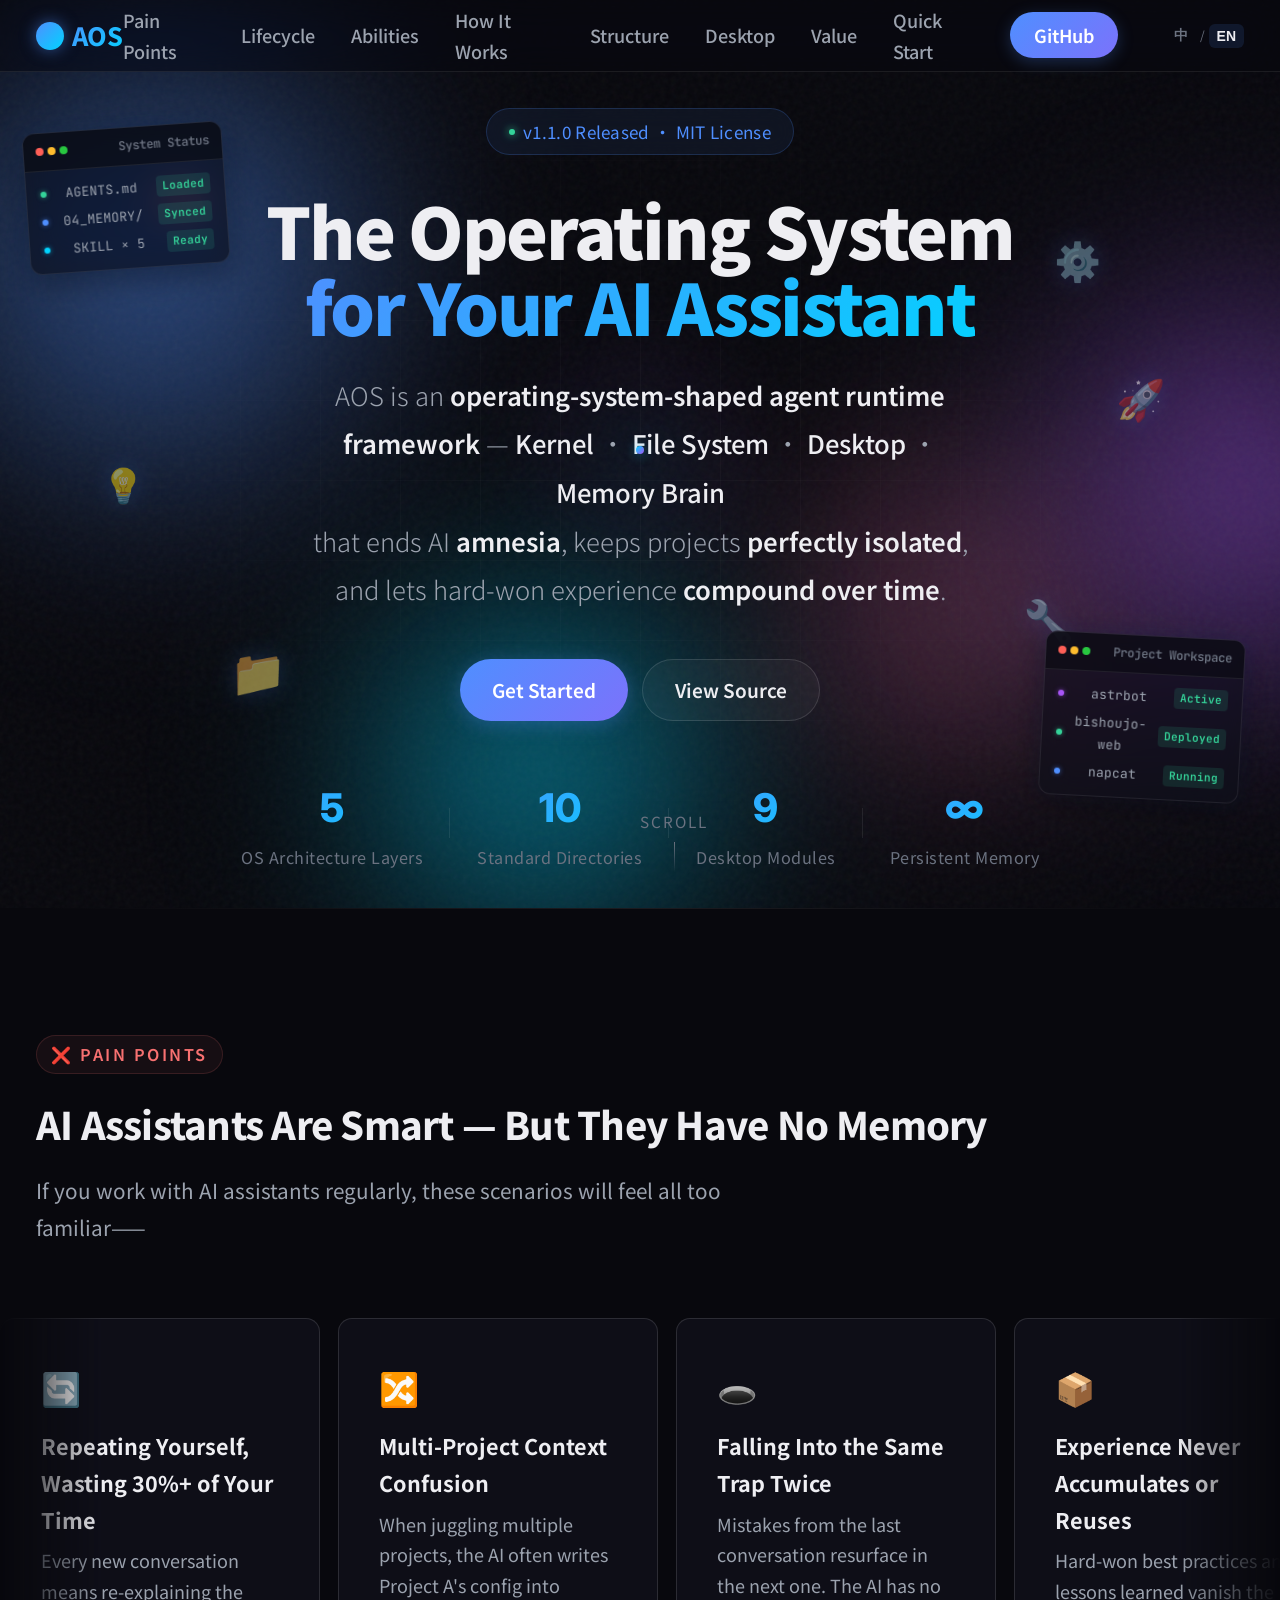
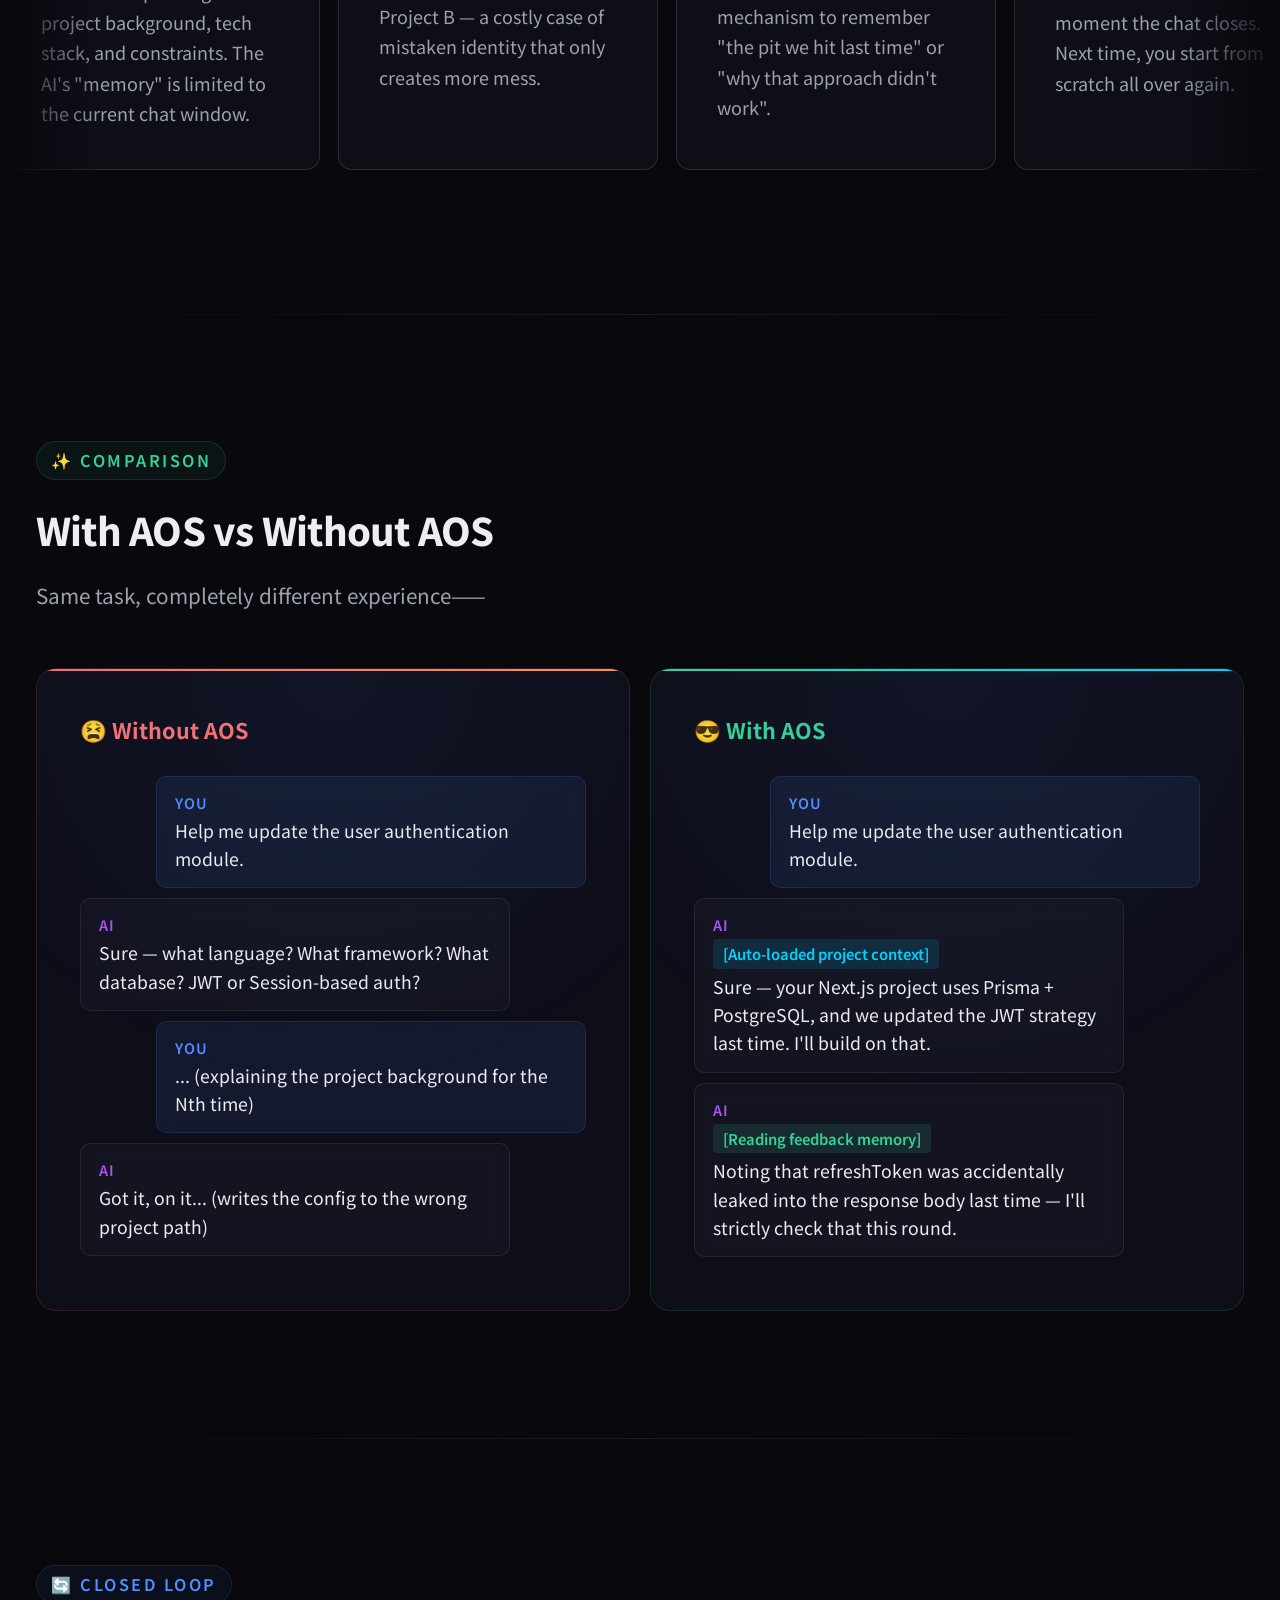
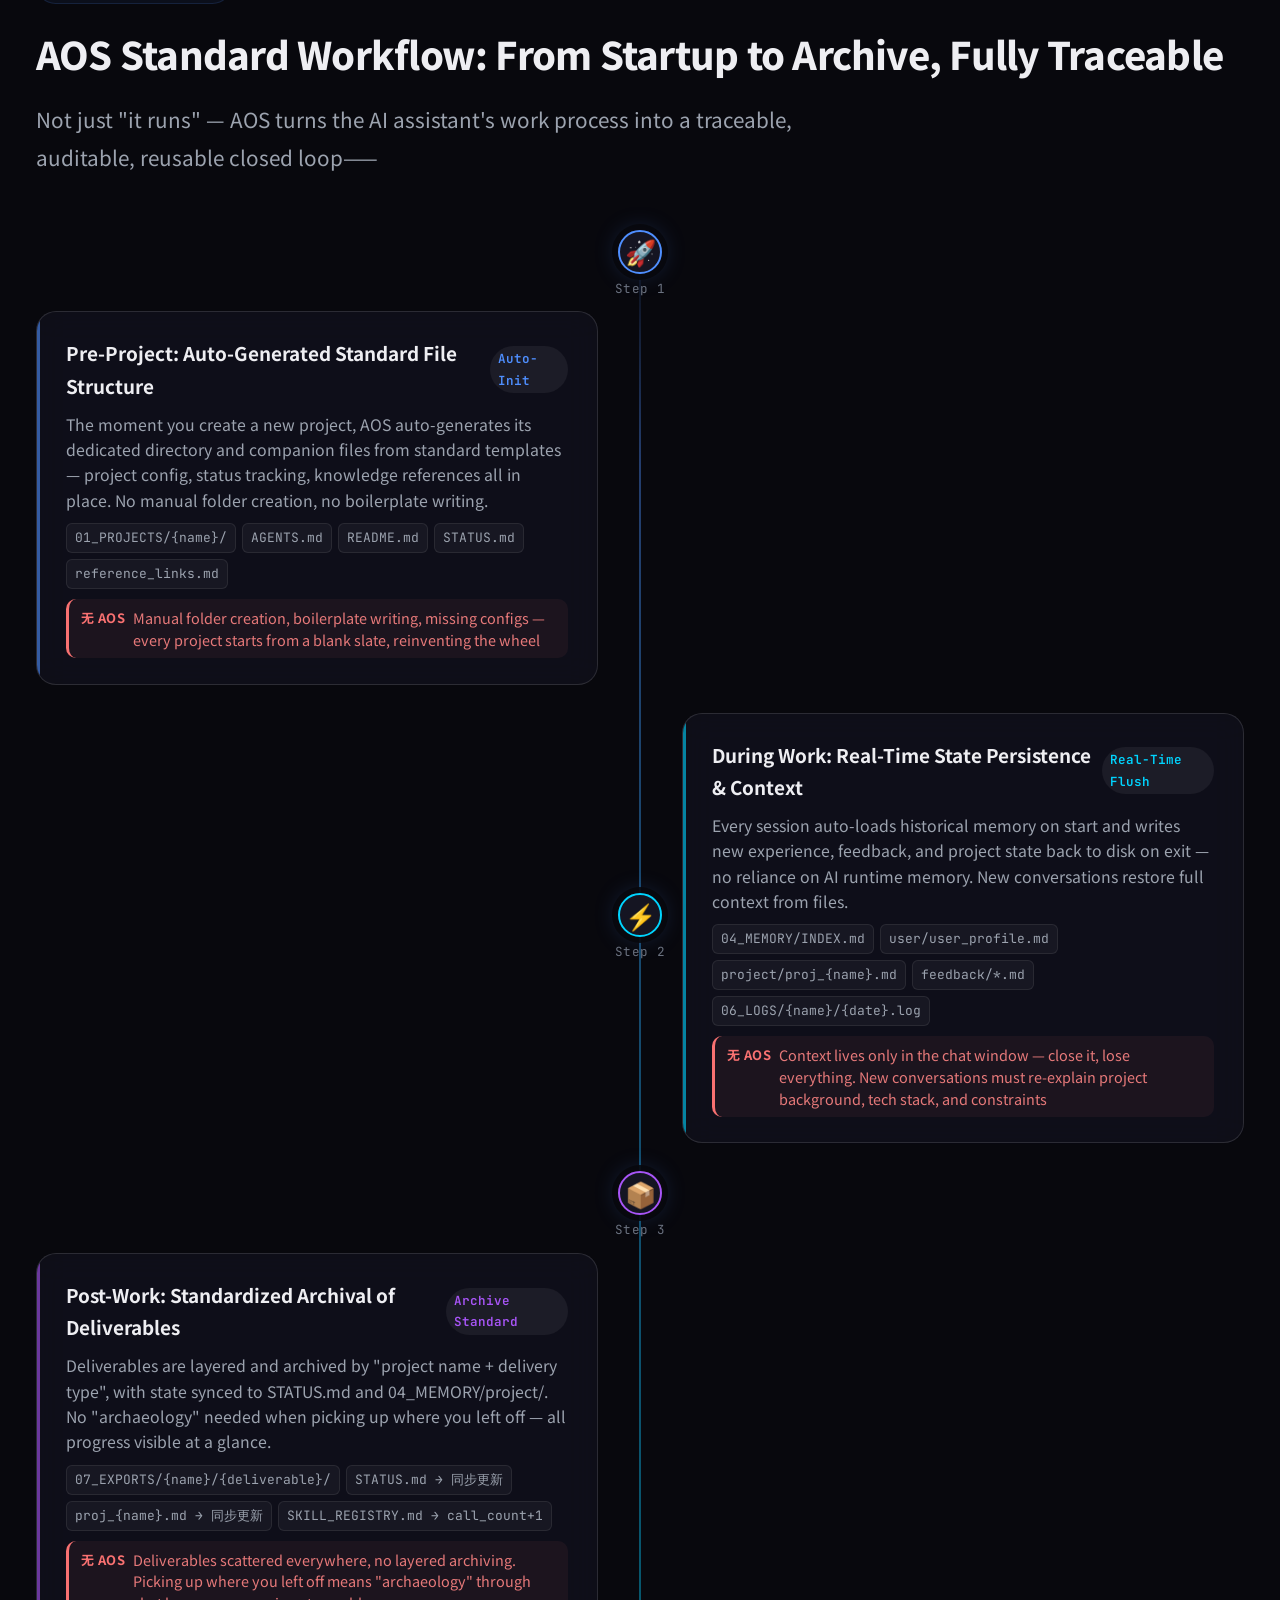
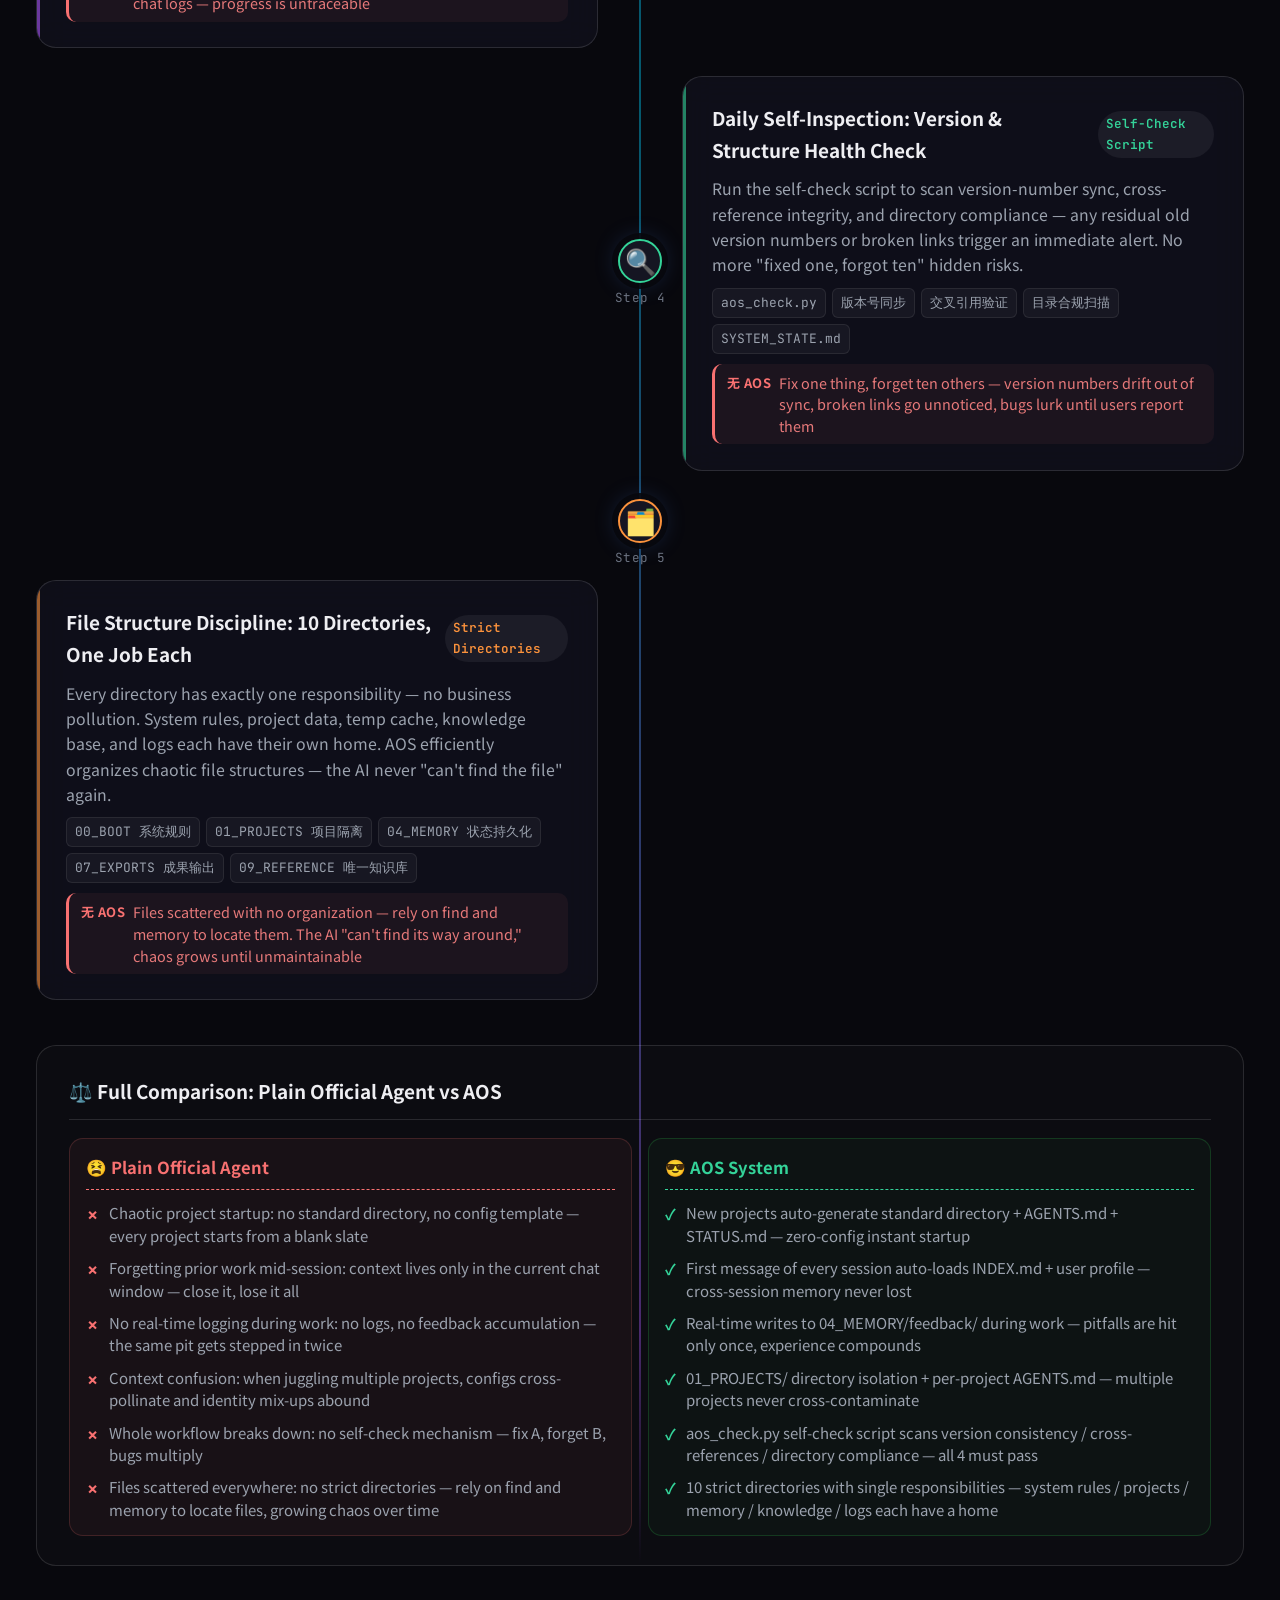
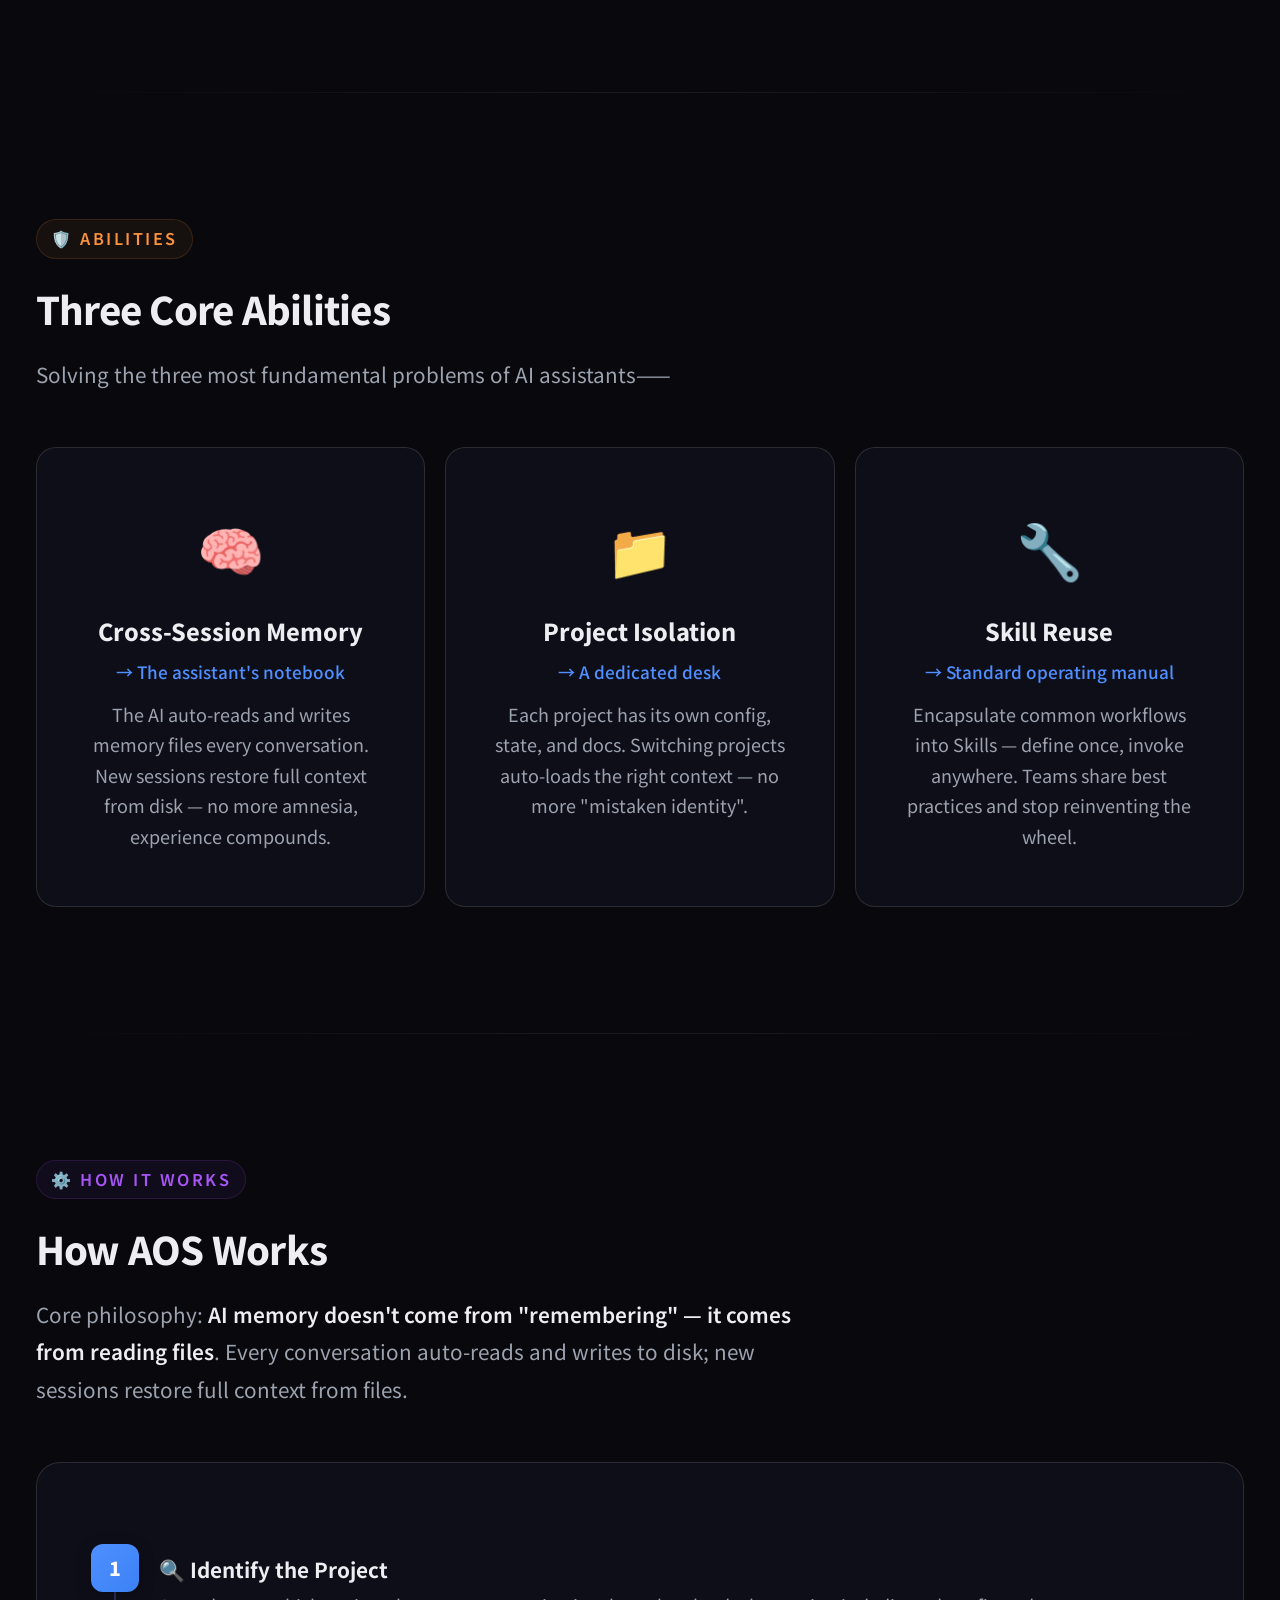
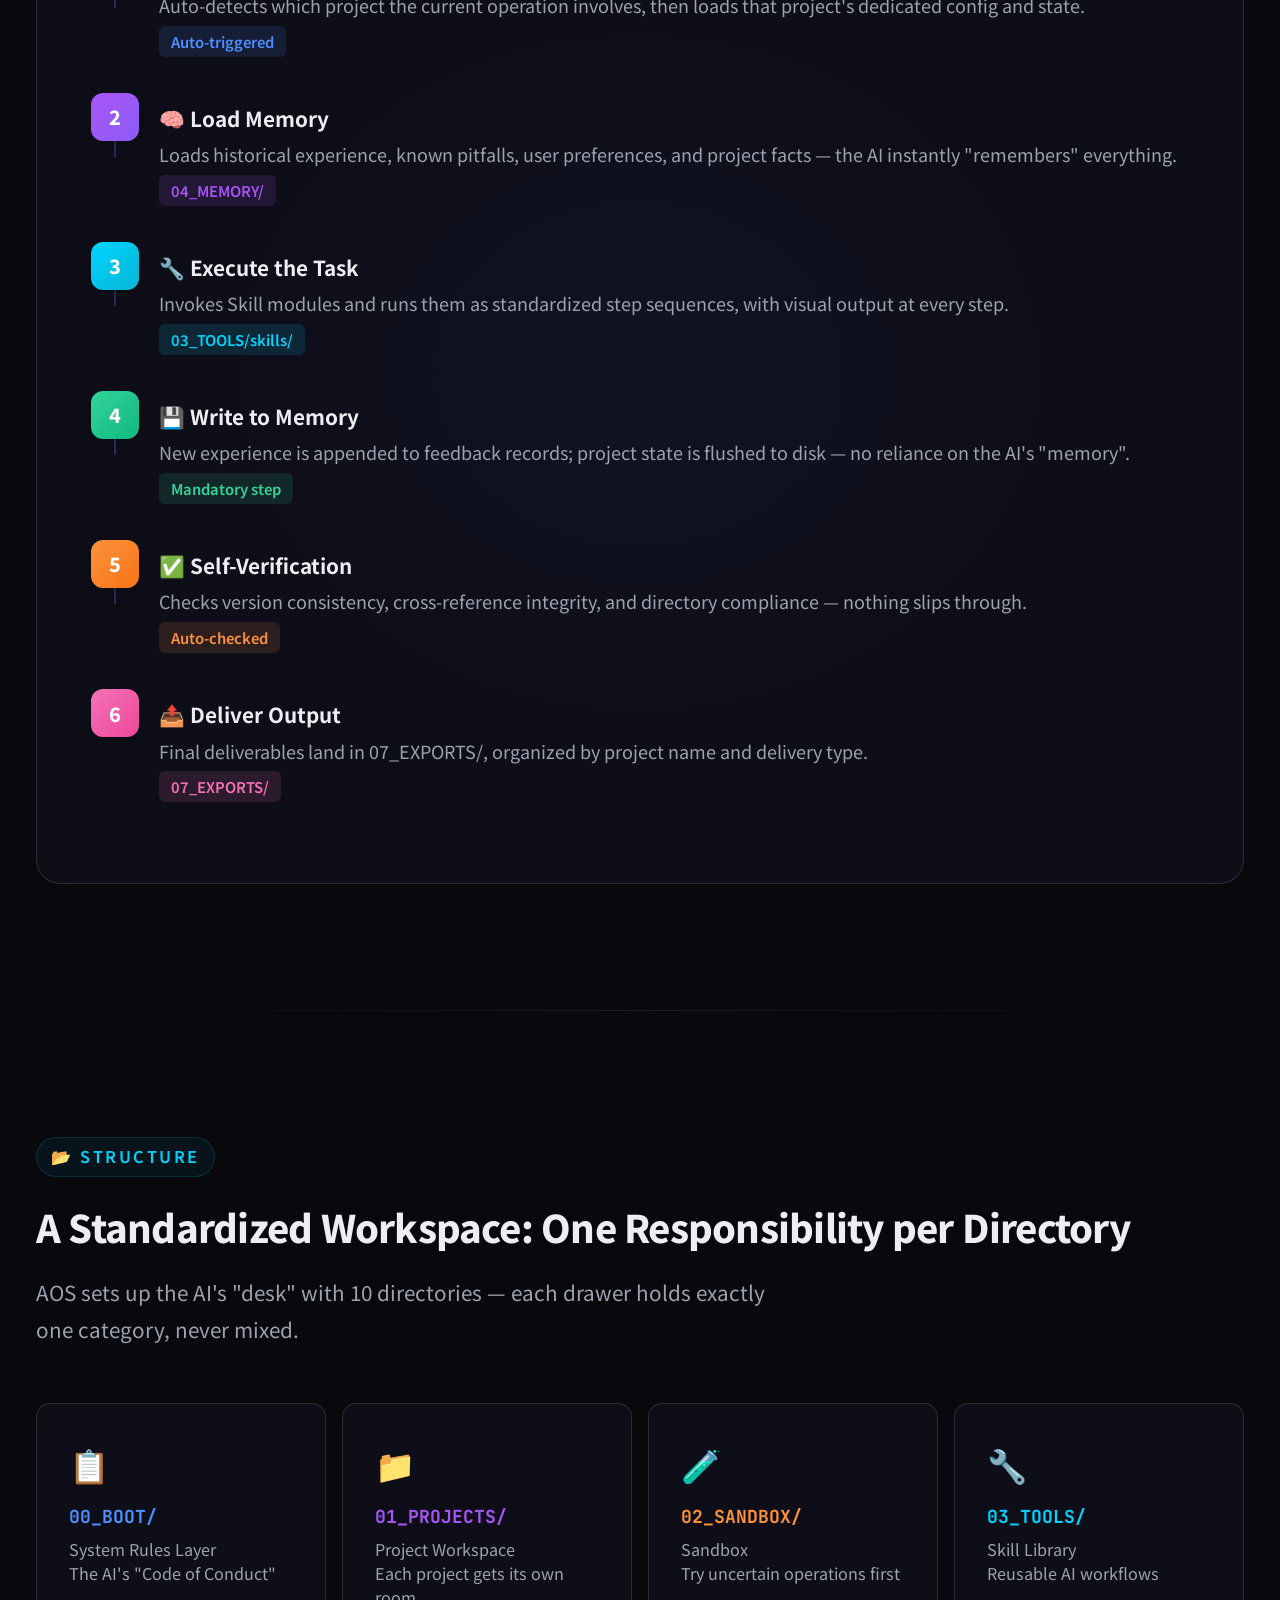
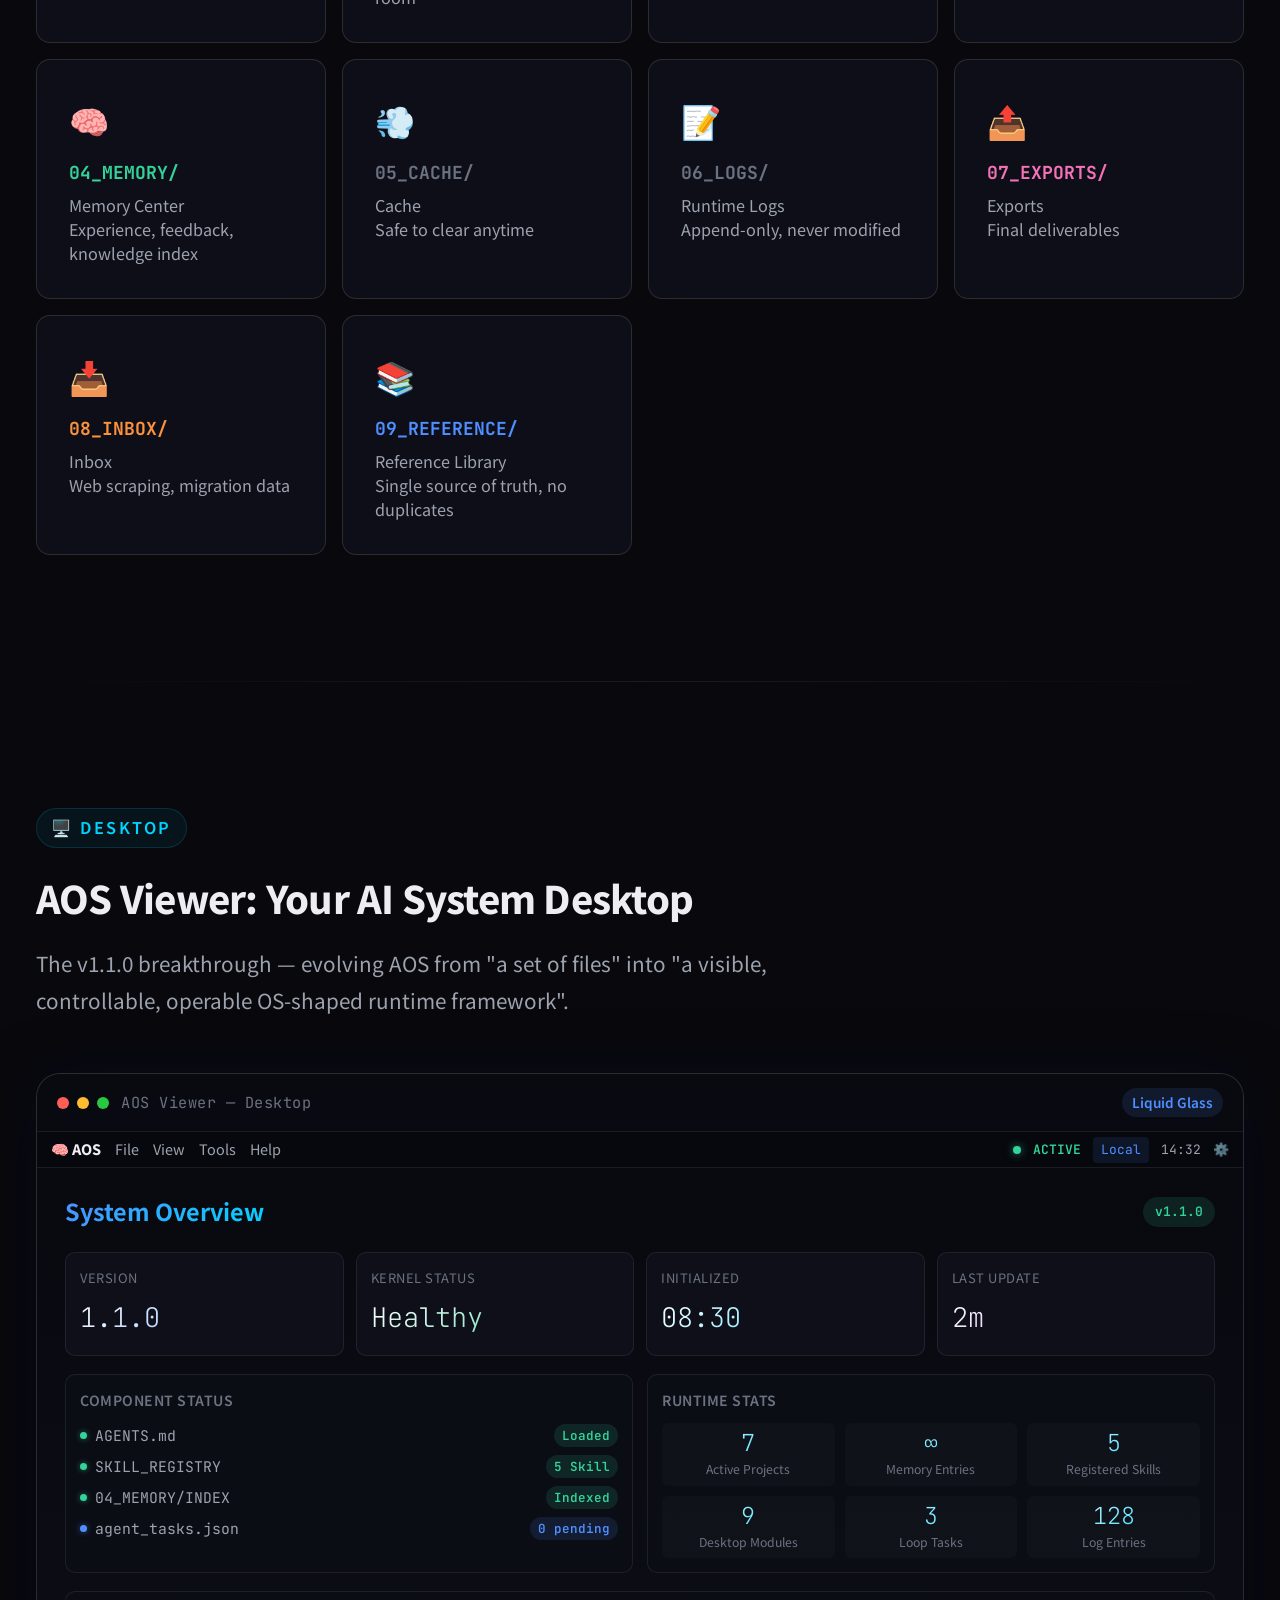
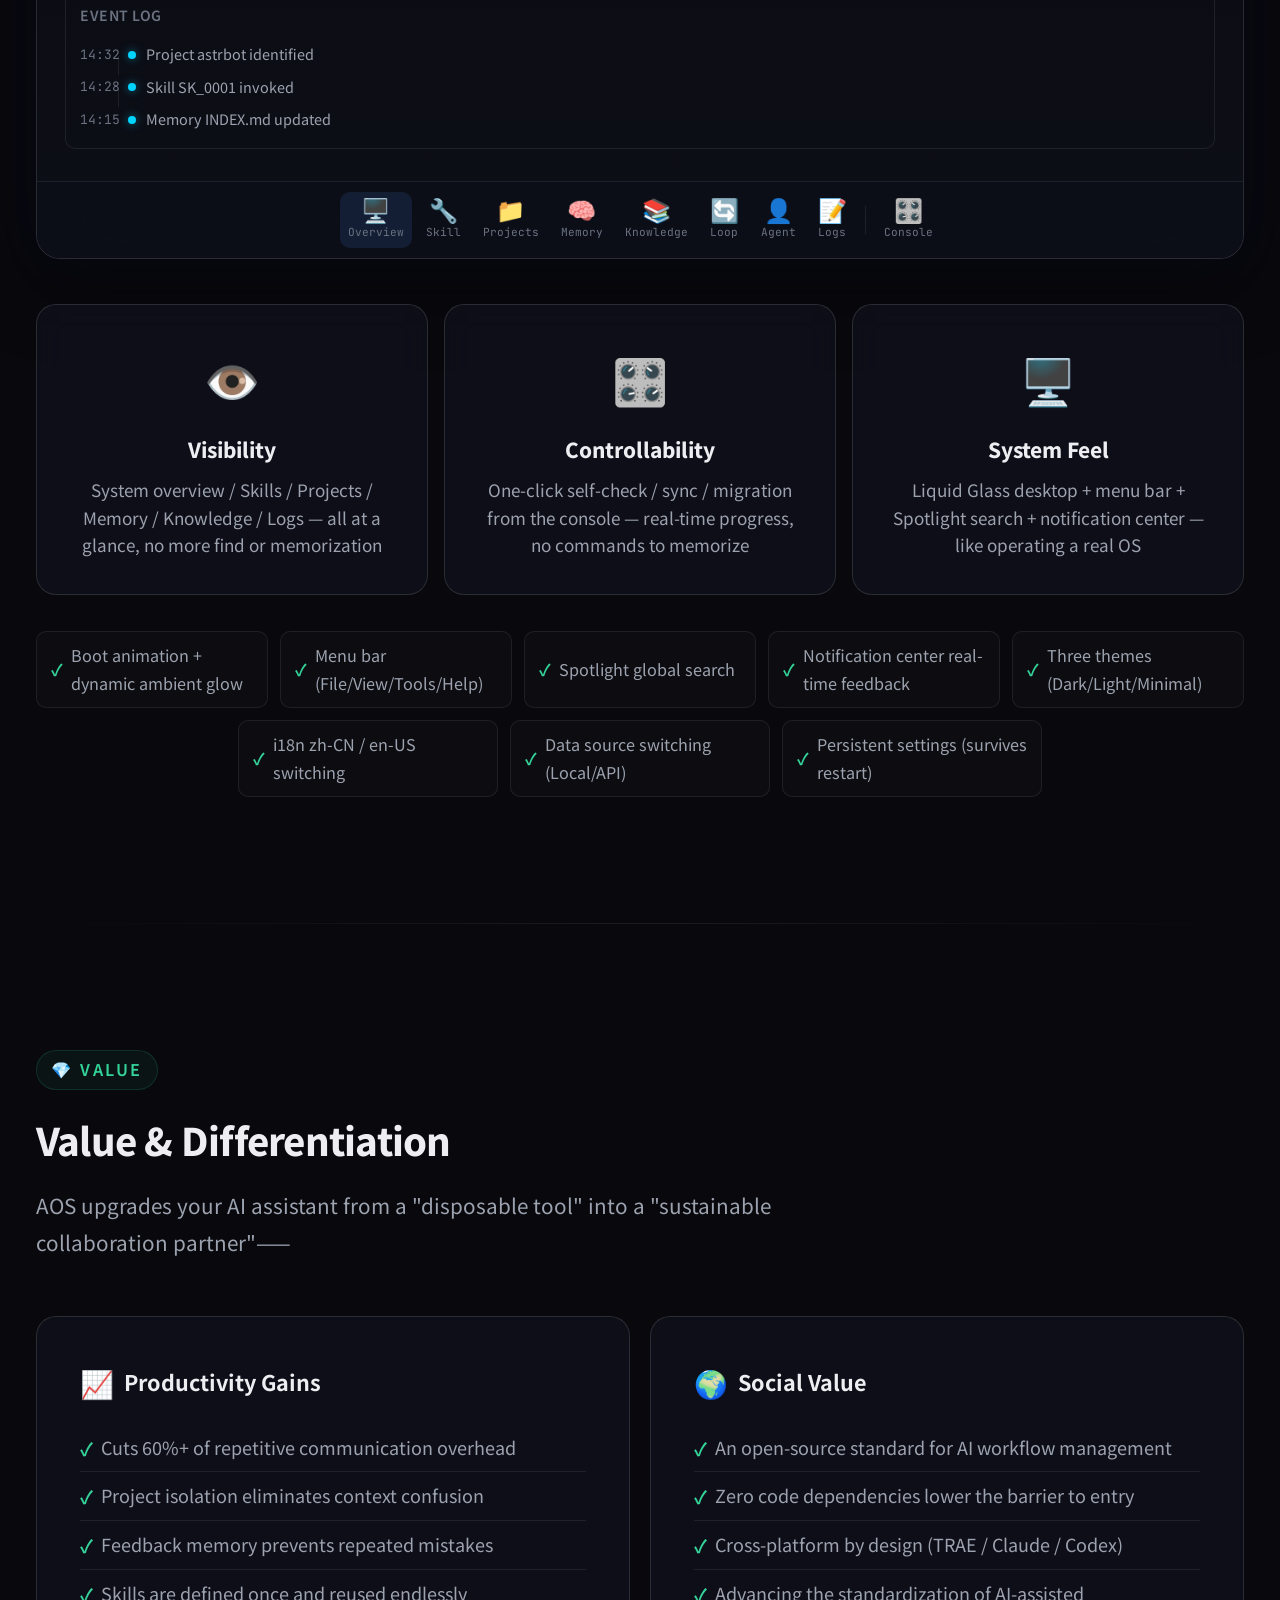
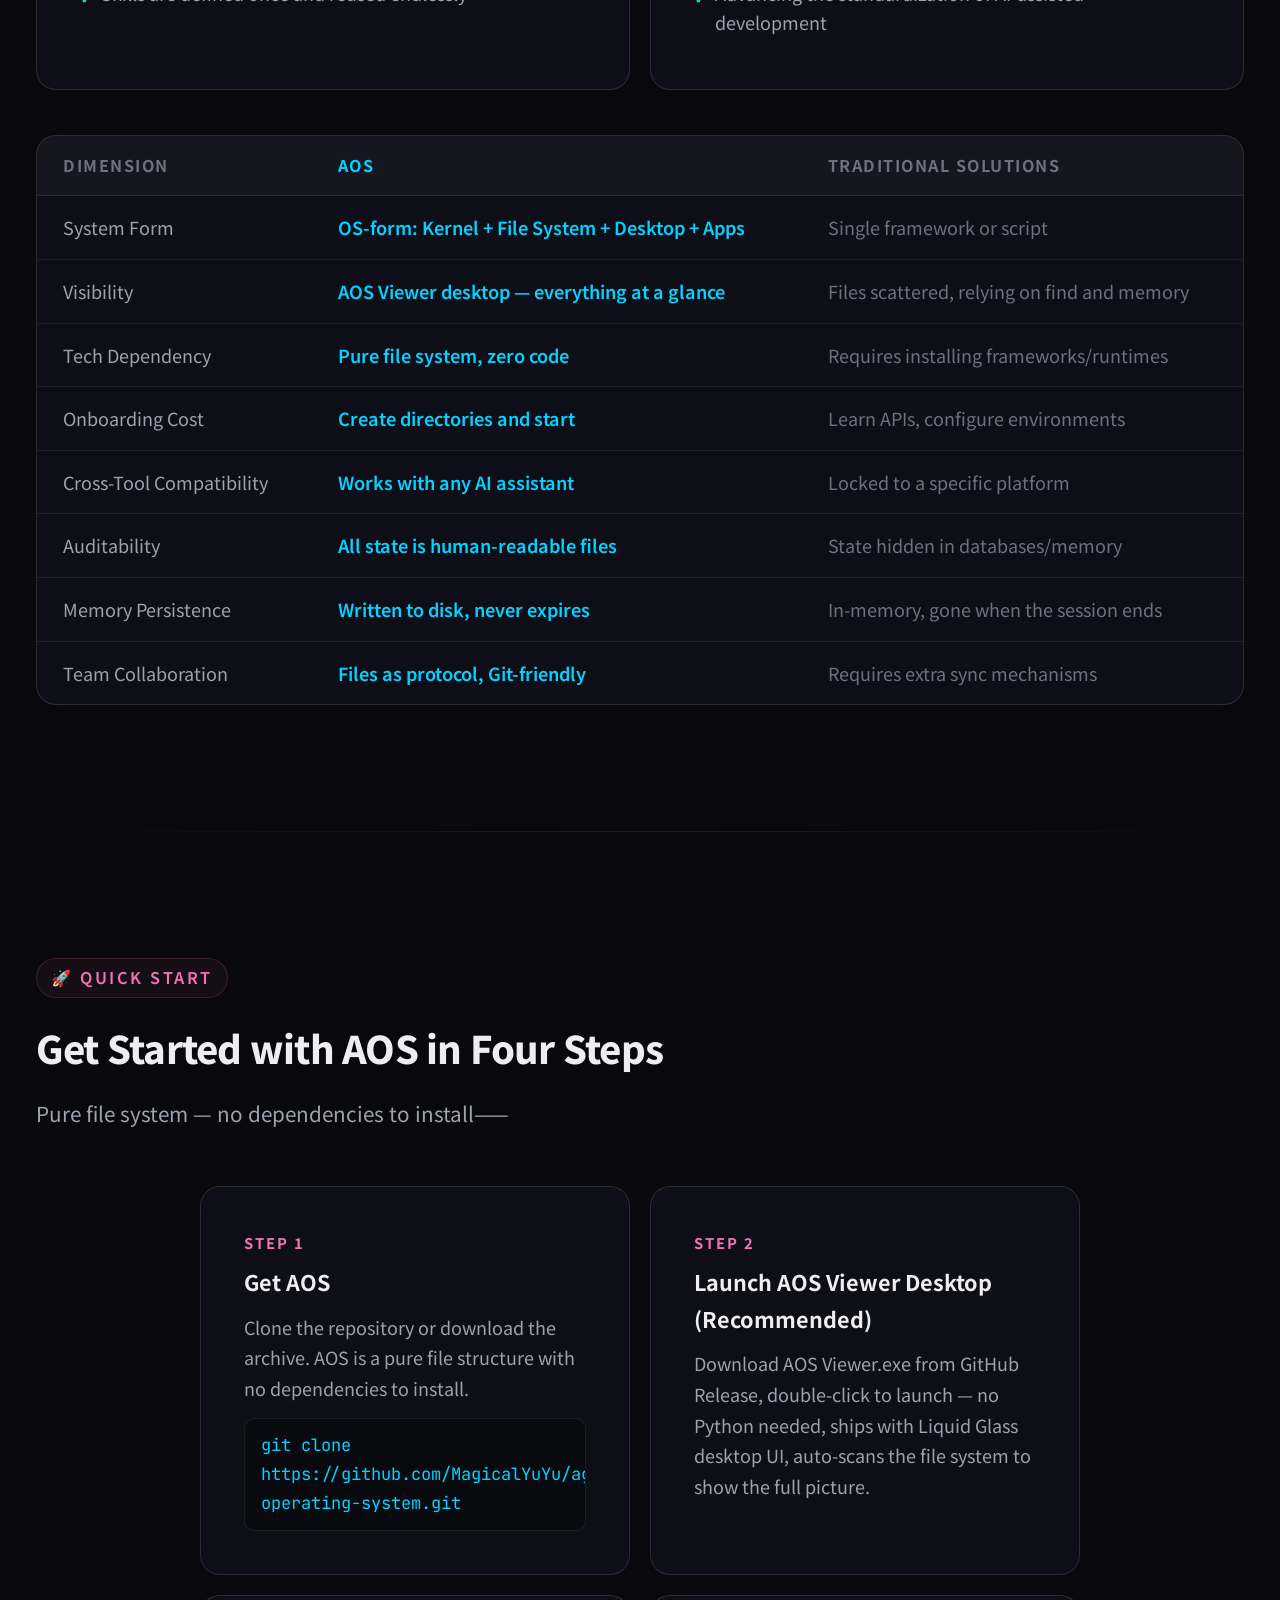
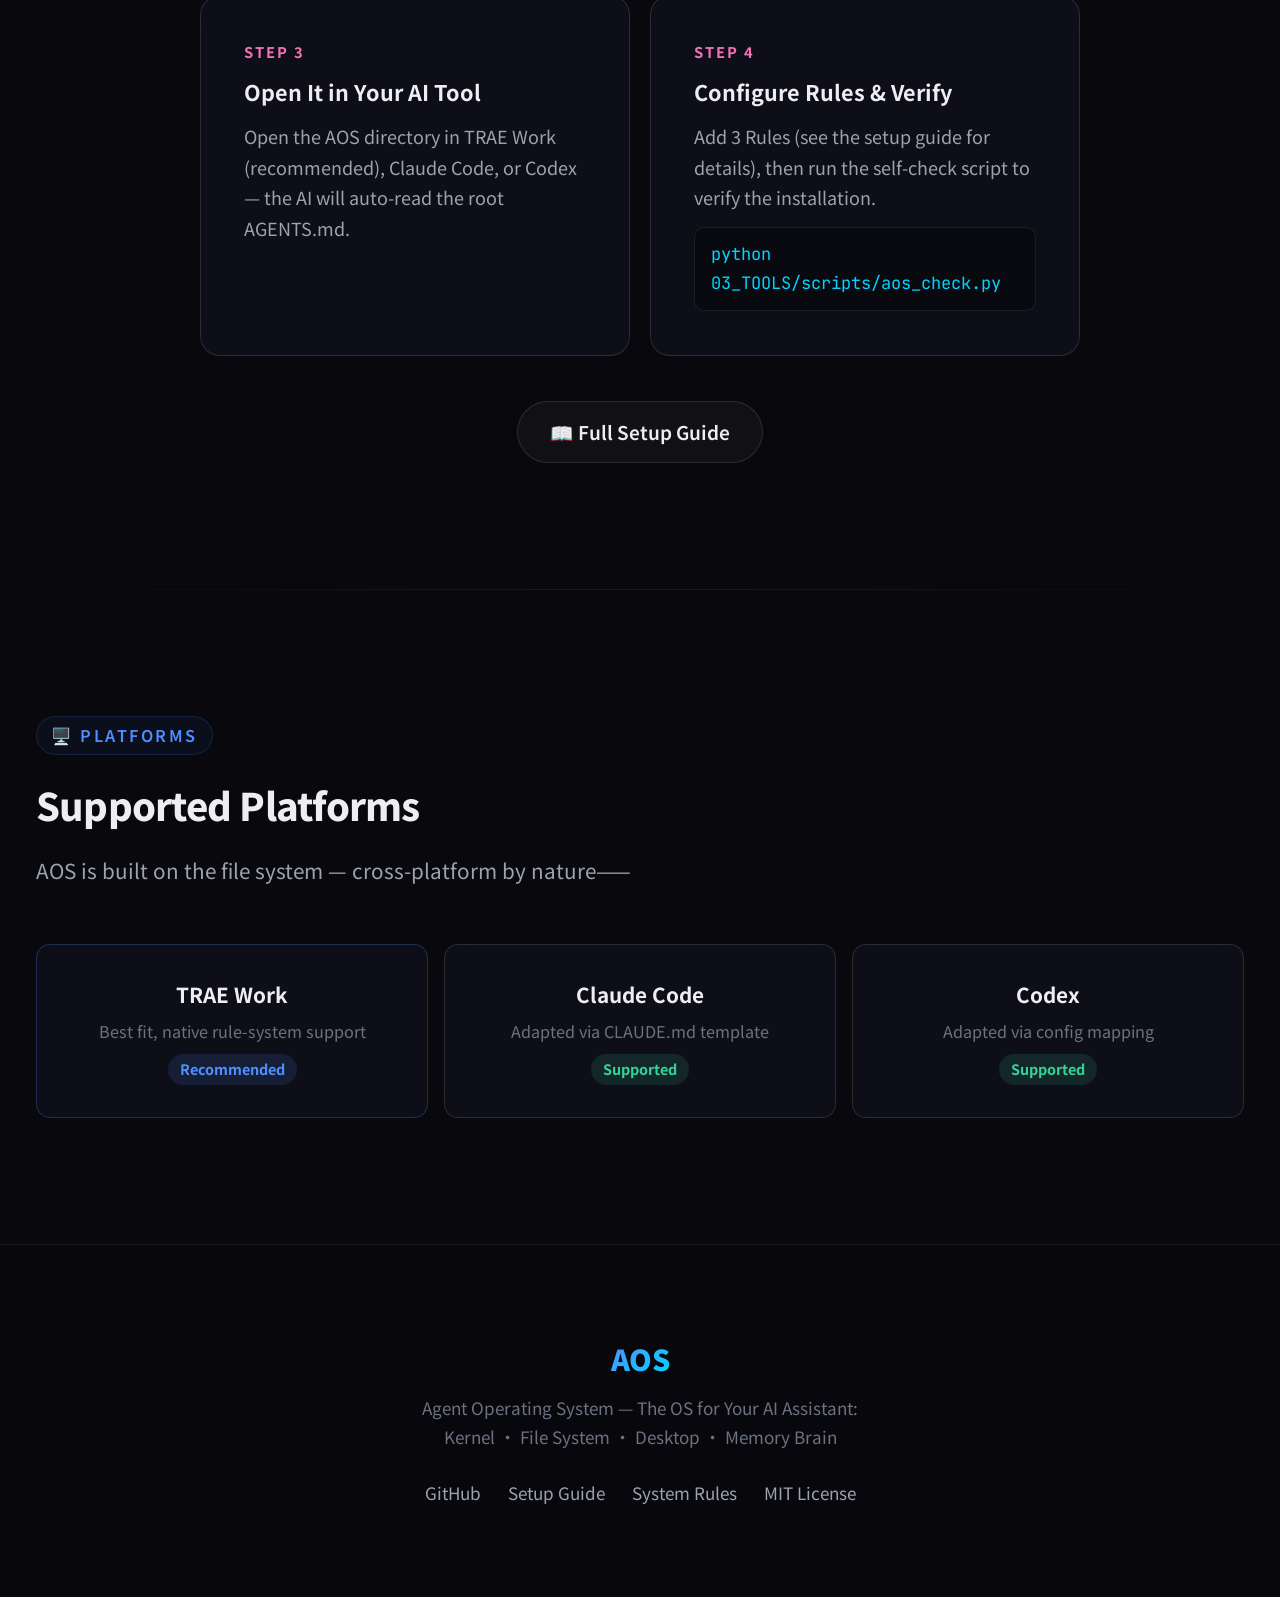
==== commit d08616cb: "AOS v1.1.0: OS-form Agent runtime framework 核心更新： - AOS Viewer: 可视化界面 + 多窗口管理 + 实时状态监控 - aos_generat" ====
--- a/docs/index.html
+++ b/docs/index.html
@@ -4,14 +4,64 @@
 <meta charset="UTF-8">
 <meta name="viewport" content="width=device-width, initial-scale=1.0">
 <title>AOS — Agent Operating System</title>
-<meta name="description" content="AOS 是一套纯文件系统的 Agent 运行时框架，让 AI 助手拥有跨会话记忆、项目隔离和技能复用能力。零代码依赖，适用于 TRAE、Claude Code、Codex 等任何 AI 编程助手。">
+<meta name="description" content="AOS 是一套操作系统形态的 Agent 运行框架：内核规则 + 文件系统 + 桌面环境 + 应用 + 持久记忆。让 AI 助手拥有跨会话记忆、项目隔离和技能复用能力，v1.1.0 新增 AOS Viewer 可视化桌面。零代码依赖，适用于 TRAE、Claude Code、Codex 等任何 AI 编程助手。">
+<meta name="keywords" content="AOS, Agent Operating System, AI 操作系统, AI 助手, 跨会话记忆, 项目隔离, 技能复用, AOS Viewer, 可视化桌面, TRAE, Claude Code, Codex">
+<meta name="author" content="MagicalYuYu">
+<meta name="robots" content="index, follow">
+<link rel="canonical" href="https://magicalyuyu.github.io/agent-operating-system/">
+<!-- Open Graph -->
 <meta property="og:title" content="AOS — Agent Operating System">
-<meta property="og:description" content="给 AI 助手装上记忆大脑和工作台">
+<meta property="og:description" content="AI 助手的操作系统：内核 · 文件系统 · 桌面 · 记忆大脑 — v1.1.0 新增 AOS Viewer 可视化桌面">
 <meta property="og:type" content="website">
 <meta property="og:url" content="https://magicalyuyu.github.io/agent-operating-system/">
+<meta property="og:image" content="https://magicalyuyu.github.io/agent-operating-system/og-image.png">
+<meta property="og:image:width" content="1200">
+<meta property="og:image:height" content="630">
+<meta property="og:site_name" content="AOS — Agent Operating System">
+<meta property="og:locale" content="zh_CN">
+<meta property="og:locale:alternate" content="en_US">
+<!-- Twitter Card -->
+<meta name="twitter:card" content="summary_large_image">
+<meta name="twitter:title" content="AOS — Agent Operating System">
+<meta name="twitter:description" content="AI 助手的操作系统：内核 · 文件系统 · 桌面 · 记忆大脑 — v1.1.0 新增 AOS Viewer 可视化桌面">
+<meta name="twitter:image" content="https://magicalyuyu.github.io/agent-operating-system/og-image.png">
+<meta name="twitter:creator" content="@MagicalYuYu">
+<!-- 结构化数据 JSON-LD -->
+<script type="application/ld+json">
+{
+  "@context": "https://schema.org",
+  "@type": "SoftwareApplication",
+  "name": "AOS — Agent Operating System",
+  "description": "操作系统形态的 Agent 运行框架：内核规则 + 文件系统 + 桌面环境 + 应用 + 持久记忆。让 AI 助手拥有跨会话记忆、项目隔离和技能复用能力，v1.1.0 新增 AOS Viewer 可视化桌面",
+  "url": "https://magicalyuyu.github.io/agent-operating-system/",
+  "applicationCategory": "DeveloperApplication",
+  "operatingSystem": "Cross-platform",
+  "offers": {
+    "@type": "Offer",
+    "price": "0",
+    "priceCurrency": "USD"
+  },
+  "license": "https://github.com/MagicalYuYu/agent-operating-system/blob/main/LICENSE",
+  "author": {
+    "@type": "Person",
+    "name": "MagicalYuYu",
+    "url": "https://github.com/MagicalYuYu"
+  }
+}
+</script>
 <link rel="icon" href="data:image/svg+xml,<svg xmlns='http://www.w3.org/2000/svg' viewBox='0 0 100 100'><text y='.9em' font-size='90'>🧠</text></svg>">
+<!-- 性能优化：预加载关键资源 -->
+<link rel="preconnect" href="https://fonts.googleapis.com">
+<link rel="preconnect" href="https://fonts.gstatic.com" crossorigin>
+<link rel="preload" as="style" href="https://fonts.googleapis.com/css2?family=Inter:wght@300;400;500;600;700;800;900&family=Noto+Sans+SC:wght@300;400;500;700;900&family=JetBrains+Mono:wght@400;500;600;700&display=swap">
+<link rel="stylesheet" href="https://fonts.googleapis.com/css2?family=Inter:wght@300;400;500;600;700;800;900&family=Noto+Sans+SC:wght@300;400;500;700;900&family=JetBrains+Mono:wght@400;500;600;700&display=swap" media="print" onload="this.media='all'">
+<!-- PWA 支持 -->
+<link rel="manifest" href="manifest.json">
+<meta name="theme-color" content="#08080d">
+<meta name="apple-mobile-web-app-capable" content="yes">
+<meta name="apple-mobile-web-app-status-bar-style" content="black-translucent">
 <style>
-  @import url('https://fonts.googleapis.com/css2?family=Inter:wght@300;400;500;600;700;800;900&family=Noto+Sans+SC:wght@300;400;500;700;900&family=JetBrains+Mono:wght@400;500;600;700&display=swap');
+  /* 字体已通过 <link> 预加载，无需 @import */
 
   :root {
     --bg-primary: #08080d;
@@ -326,6 +376,122 @@
     50% { transform: translateY(-20px) rotate(8deg); }
   }
 
+  /* ===== HERO 多窗口悬浮卡（呼应桌面 mockup 风格） ===== */
+  .hero-window {
+    position: absolute;
+    width: 200px;
+    background: rgba(13, 15, 23, 0.7);
+    backdrop-filter: blur(20px) saturate(180%);
+    -webkit-backdrop-filter: blur(20px) saturate(180%);
+    border: 1px solid rgba(255, 255, 255, 0.08);
+    border-radius: 12px;
+    box-shadow: 0 8px 32px rgba(0, 0, 0, 0.4), 0 0 24px rgba(79, 143, 255, 0.08);
+    overflow: hidden;
+    z-index: 4;
+    opacity: 0;
+    transform: translateY(20px) scale(0.96) rotate(var(--tilt, 0deg));
+    animation: hero-window-in 1.2s var(--ease-out) 1s forwards, hero-window-float 8s ease-in-out 2.2s infinite;
+  }
+
+  @keyframes hero-window-in {
+    to { opacity: 1; transform: translateY(0) scale(1) rotate(var(--tilt, 0deg)); }
+  }
+
+  @keyframes hero-window-float {
+    0%, 100% { transform: translateY(0) scale(1) rotate(var(--tilt, 0deg)); }
+    50% { transform: translateY(-12px) scale(1.01) rotate(calc(var(--tilt, 0deg) + 1deg)); }
+  }
+
+  .hero-window-titlebar {
+    display: flex;
+    align-items: center;
+    gap: 6px;
+    padding: 8px 12px;
+    background: rgba(8, 9, 15, 0.6);
+    border-bottom: 1px solid var(--border-color);
+    font-size: 0.68rem;
+    color: var(--text-muted);
+    font-family: 'JetBrains Mono', monospace;
+  }
+
+  .hero-window-traffic {
+    display: flex;
+    gap: 4px;
+  }
+
+  .hero-window-traffic span {
+    width: 8px;
+    height: 8px;
+    border-radius: 50%;
+  }
+
+  .hero-window-traffic .r { background: #ff5f57; }
+  .hero-window-traffic .y { background: #febc2e; }
+  .hero-window-traffic .g { background: #28c840; }
+
+  .hero-window-title {
+    margin-left: auto;
+    font-weight: 600;
+  }
+
+  .hero-window-body {
+    padding: 12px 14px;
+    display: flex;
+    flex-direction: column;
+    gap: 6px;
+  }
+
+  .hero-window-row {
+    display: flex;
+    align-items: center;
+    gap: 6px;
+    font-size: 0.72rem;
+    color: var(--text-secondary);
+    font-family: 'JetBrains Mono', monospace;
+  }
+
+  .hero-window-row .dot {
+    width: 6px;
+    height: 6px;
+    border-radius: 50%;
+    flex-shrink: 0;
+  }
+  .hero-window-row .dot.green { background: var(--accent-green); box-shadow: 0 0 5px rgba(52, 211, 153, 0.6); }
+  .hero-window-row .dot.blue { background: var(--accent-blue); box-shadow: 0 0 5px rgba(79, 143, 255, 0.6); }
+  .hero-window-row .dot.cyan { background: var(--accent-cyan); box-shadow: 0 0 5px rgba(0, 212, 255, 0.6); }
+  .hero-window-row .dot.purple { background: var(--accent-purple); box-shadow: 0 0 5px rgba(168, 85, 247, 0.6); }
+
+  .hero-window-row span:nth-child(2) { flex: 1; }
+
+  .hero-window-tag {
+    font-size: 0.62rem;
+    padding: 1px 6px;
+    border-radius: 4px;
+    background: rgba(52, 211, 153, 0.12);
+    color: var(--accent-green);
+    font-weight: 600;
+  }
+
+  /* 左侧窗口：系统状态（左倾 -4deg） */
+  .hero-window.w-left {
+    --tilt: -4deg;
+    top: 14%;
+    left: 2%;
+    animation-delay: 1s, 2.2s;
+  }
+
+  /* 右侧窗口：项目面板（右倾 +3deg） */
+  .hero-window.w-right {
+    --tilt: 3deg;
+    bottom: 12%;
+    right: 3%;
+    animation-delay: 1.3s, 2.8s;
+  }
+
+  @media (max-width: 1100px) {
+    .hero-window { display: none; }
+  }
+
   .hero-content {
     position: relative;
     z-index: 5;
@@ -403,6 +569,9 @@
 
   .hero-subtitle strong { color: var(--text-primary); font-weight: 600; }
 
+  /* hero 关键词不拆行（内核/文件系统/桌面/记忆大脑等） */
+  .hero-kw { white-space: nowrap; color: var(--text-primary); font-weight: 500; }
+
   .hero-actions {
     display: flex;
     gap: 14px;
@@ -941,6 +1110,281 @@
   .dir-card-name { font-weight: 700; font-size: 1rem; font-family: 'JetBrains Mono', monospace; margin-bottom: 4px; }
   .dir-card-desc { font-size: 0.9rem; color: var(--text-secondary); line-height: 1.5; }
 
+  /* ===== LIFECYCLE (AOS 生命周期闭环) ===== */
+  .lifecycle-wrap {
+    position: relative;
+    margin-top: 1rem;
+  }
+
+  /* 时间轴主轴 */
+  .lifecycle-axis {
+    position: absolute;
+    left: 50%;
+    top: 0;
+    bottom: 0;
+    width: 2px;
+    background: linear-gradient(180deg, transparent 0%, var(--accent-blue) 8%, var(--accent-cyan) 50%, var(--accent-purple) 92%, transparent 100%);
+    transform: translateX(-50%);
+    opacity: 0.4;
+  }
+
+  .lifecycle-stages {
+    display: flex;
+    flex-direction: column;
+    gap: 28px;
+    position: relative;
+  }
+
+  .lifecycle-stage {
+    display: grid;
+    grid-template-columns: 1fr 60px 1fr;
+    align-items: center;
+    gap: 12px;
+  }
+
+  .lifecycle-node {
+    grid-column: 2;
+    display: flex;
+    flex-direction: column;
+    align-items: center;
+    gap: 4px;
+    z-index: 2;
+    position: relative;
+  }
+
+  .lifecycle-node-dot {
+    width: 44px;
+    height: 44px;
+    border-radius: 50%;
+    background: var(--bg-card-solid);
+    border: 2px solid var(--accent-blue);
+    display: flex;
+    align-items: center;
+    justify-content: center;
+    font-size: 1.4rem;
+    box-shadow: 0 0 0 6px rgba(8, 8, 13, 0.9), 0 0 24px rgba(79, 143, 255, 0.25);
+    transition: transform 0.3s var(--ease-spring);
+  }
+
+  .lifecycle-stage:hover .lifecycle-node-dot {
+    transform: scale(1.08);
+  }
+
+  .lifecycle-node-step {
+    font-size: 0.7rem;
+    color: var(--text-muted);
+    font-family: 'JetBrains Mono', monospace;
+    letter-spacing: 0.5px;
+  }
+
+  /* 卡片：奇数在左，偶数在右 */
+  .lifecycle-card {
+    background: var(--bg-card);
+    backdrop-filter: blur(16px) saturate(180%);
+    -webkit-backdrop-filter: blur(16px) saturate(180%);
+    border: 1px solid var(--glass-border);
+    border-radius: var(--radius-lg);
+    padding: 1.4rem 1.6rem;
+    transition: all 0.3s var(--ease-out);
+    position: relative;
+    overflow: hidden;
+  }
+
+  .lifecycle-card::before {
+    content: '';
+    position: absolute;
+    top: 0; left: 0;
+    width: 3px;
+    height: 100%;
+    background: var(--stage-color, var(--accent-blue));
+    opacity: 0.6;
+  }
+
+  .lifecycle-card:hover {
+    transform: translateY(-4px);
+    border-color: var(--stage-color, var(--accent-blue));
+    box-shadow: 0 12px 40px rgba(0, 0, 0, 0.3), 0 0 40px var(--stage-glow, rgba(79, 143, 255, 0.12));
+  }
+
+  .lifecycle-stage:nth-child(1) .lifecycle-card { grid-column: 1; }
+  .lifecycle-stage:nth-child(2) .lifecycle-card { grid-column: 3; }
+  .lifecycle-stage:nth-child(3) .lifecycle-card { grid-column: 1; }
+  .lifecycle-stage:nth-child(4) .lifecycle-card { grid-column: 3; }
+  .lifecycle-stage:nth-child(5) .lifecycle-card { grid-column: 1; }
+
+  .lifecycle-stage:nth-child(1) .lifecycle-node-dot { border-color: var(--accent-blue); }
+  .lifecycle-stage:nth-child(2) .lifecycle-node-dot { border-color: var(--accent-cyan); }
+  .lifecycle-stage:nth-child(3) .lifecycle-node-dot { border-color: var(--accent-purple); }
+  .lifecycle-stage:nth-child(4) .lifecycle-node-dot { border-color: var(--accent-green); }
+  .lifecycle-stage:nth-child(5) .lifecycle-node-dot { border-color: var(--accent-orange); }
+
+  .lifecycle-stage:nth-child(1) { --stage-color: var(--accent-blue); --stage-glow: rgba(79, 143, 255, 0.15); }
+  .lifecycle-stage:nth-child(2) { --stage-color: var(--accent-cyan); --stage-glow: rgba(0, 212, 255, 0.15); }
+  .lifecycle-stage:nth-child(3) { --stage-color: var(--accent-purple); --stage-glow: rgba(168, 85, 247, 0.15); }
+  .lifecycle-stage:nth-child(4) { --stage-color: var(--accent-green); --stage-glow: rgba(52, 211, 153, 0.15); }
+  .lifecycle-stage:nth-child(5) { --stage-color: var(--accent-orange); --stage-glow: rgba(251, 146, 60, 0.15); }
+
+  .lifecycle-stage-header {
+    display: flex;
+    align-items: center;
+    gap: 10px;
+    margin-bottom: 10px;
+  }
+
+  .lifecycle-stage-title {
+    font-size: 1.05rem;
+    font-weight: 700;
+    color: var(--text-primary);
+  }
+
+  .lifecycle-stage-tag {
+    font-size: 0.7rem;
+    padding: 2px 8px;
+    border-radius: 100px;
+    background: rgba(255, 255, 255, 0.06);
+    color: var(--stage-color, var(--accent-blue));
+    font-family: 'JetBrains Mono', monospace;
+    font-weight: 600;
+  }
+
+  .lifecycle-stage-desc {
+    font-size: 0.88rem;
+    color: var(--text-secondary);
+    line-height: 1.6;
+    margin-bottom: 10px;
+  }
+
+  .lifecycle-stage-files {
+    display: flex;
+    flex-wrap: wrap;
+    gap: 6px;
+  }
+
+  .lifecycle-file-chip {
+    display: inline-flex;
+    align-items: center;
+    gap: 4px;
+    padding: 3px 8px;
+    border-radius: 6px;
+    background: rgba(255, 255, 255, 0.04);
+    border: 1px solid var(--border-color);
+    font-size: 0.72rem;
+    color: var(--text-secondary);
+    font-family: 'JetBrains Mono', monospace;
+  }
+
+  /* 无 AOS 对比条 */
+  .lifecycle-stage-problem {
+    margin-top: 10px;
+    padding: 8px 12px;
+    border-radius: var(--radius-sm);
+    background: rgba(248, 113, 113, 0.06);
+    border-left: 3px solid var(--accent-red);
+    font-size: 0.8rem;
+    color: rgba(248, 130, 130, 0.92);
+    line-height: 1.5;
+    display: flex;
+    align-items: flex-start;
+    gap: 8px;
+  }
+  .lifecycle-stage-problem-tag {
+    flex-shrink: 0;
+    font-weight: 700;
+    color: var(--accent-red);
+    font-size: 0.72rem;
+    letter-spacing: 0.5px;
+    margin-top: 1px;
+  }
+
+  /* 对比卡：官方 Agent vs AOS 分栏对比 */
+  .lifecycle-contrast {
+    margin-top: 2.5rem;
+    background: rgba(255, 255, 255, 0.02);
+    border: 1px solid var(--glass-border);
+    border-radius: var(--radius-lg);
+    padding: 1.6rem 1.8rem;
+    position: relative;
+  }
+
+  .lifecycle-contrast-header {
+    display: flex;
+    align-items: center;
+    gap: 10px;
+    margin-bottom: 18px;
+    padding-bottom: 12px;
+    border-bottom: 1px solid var(--glass-border);
+  }
+
+  .lifecycle-contrast-title {
+    font-size: 1.05rem;
+    font-weight: 700;
+    color: var(--text-primary);
+  }
+
+  .lifecycle-contrast-split {
+    display: grid;
+    grid-template-columns: 1fr 1fr;
+    gap: 16px;
+  }
+
+  .lifecycle-contrast-col {
+    border-radius: var(--radius-md);
+    padding: 14px 16px;
+  }
+
+  .lifecycle-contrast-col.bad {
+    background: rgba(248, 113, 113, 0.05);
+    border: 1px solid rgba(248, 113, 113, 0.18);
+  }
+
+  .lifecycle-contrast-col.good {
+    background: rgba(48, 209, 88, 0.04);
+    border: 1px solid rgba(48, 209, 88, 0.2);
+  }
+
+  .lifecycle-contrast-col-header {
+    font-size: 0.92rem;
+    font-weight: 700;
+    margin-bottom: 12px;
+    padding-bottom: 8px;
+    border-bottom: 1px dashed currentColor;
+  }
+
+  .lifecycle-contrast-col.bad .lifecycle-contrast-col-header { color: var(--accent-red); }
+  .lifecycle-contrast-col.good .lifecycle-contrast-col-header { color: var(--accent-green); }
+
+  .lifecycle-contrast-list {
+    display: flex;
+    flex-direction: column;
+    gap: 10px;
+  }
+
+  .lifecycle-contrast-item {
+    display: flex;
+    align-items: flex-start;
+    gap: 10px;
+    font-size: 0.83rem;
+    color: var(--text-secondary);
+    line-height: 1.5;
+  }
+
+  .lifecycle-contrast-icon {
+    font-weight: 700;
+    flex-shrink: 0;
+    margin-top: 1px;
+  }
+
+  .lifecycle-contrast-col.bad .lifecycle-contrast-icon { color: var(--accent-red); }
+  .lifecycle-contrast-col.good .lifecycle-contrast-icon { color: var(--accent-green); }
+
+  @media (max-width: 768px) {
+    .lifecycle-axis { left: 22px; }
+    .lifecycle-stage { grid-template-columns: 44px 1fr; }
+    .lifecycle-node { grid-column: 1 !important; }
+    .lifecycle-card { grid-column: 2 !important; }
+    .lifecycle-contrast-split { grid-template-columns: 1fr; }
+  }
+
   /* ===== ABILITIES ===== */
   .ability-grid {
     display: grid;
@@ -1093,11 +1537,17 @@
   .compare-table tbody td:nth-child(2) { color: var(--accent-cyan); font-weight: 600; }
   .compare-table tbody td:nth-child(3) { color: var(--text-muted); }
 
-  /* ===== QUICK START ===== */
+  /* ===== QUICK START（每行 2 个，居中对齐） ===== */
   .quick-grid {
     display: grid;
-    grid-template-columns: repeat(auto-fit, minmax(320px, 1fr));
+    grid-template-columns: repeat(2, minmax(0, 1fr));
     gap: 20px;
+    max-width: 880px;
+    margin: 0 auto;
+  }
+
+  @media (max-width: 768px) {
+    .quick-grid { grid-template-columns: 1fr; }
   }
 
   .quick-card {
@@ -1377,22 +1827,555 @@
     border-right: none;
     border-top: none;
   }
+
+  /* ===== 可访问性：跳转到主内容 ===== */
+  .skip-to-content {
+    position: absolute;
+    top: -100px;
+    left: 0;
+    background: var(--accent-blue, #4f8fff);
+    color: #fff;
+    padding: 12px 24px;
+    border-radius: 0 0 8px 0;
+    text-decoration: none;
+    font-weight: 600;
+    z-index: 10000;
+    transition: top 0.3s ease;
+  }
+  .skip-to-content:focus {
+    top: 0;
+  }
+
+  /* ===== 性能优化：字体显示策略 ===== */
+  @font-face {
+    font-family: 'Inter';
+    font-display: swap;
+  }
+  @font-face {
+    font-family: 'Noto Sans SC';
+    font-display: swap;
+  }
+  @font-face {
+    font-family: 'JetBrains Mono';
+    font-display: swap;
+  }
+
+  /* ===== DESKTOP SHOWCASE (AOS Viewer 桌面展示) ===== */
+  .desktop-showcase {
+    background: var(--bg-card);
+    backdrop-filter: blur(16px) saturate(180%);
+    -webkit-backdrop-filter: blur(16px) saturate(180%);
+    border: 1px solid var(--glass-border);
+    border-radius: var(--radius-xl);
+    overflow: hidden;
+    position: relative;
+    box-shadow: 0 24px 80px rgba(0, 0, 0, 0.4), 0 0 60px rgba(79, 143, 255, 0.06);
+  }
+
+  /* 桌面窗口标题栏 */
+  .desktop-titlebar {
+    display: flex;
+    align-items: center;
+    gap: 12px;
+    padding: 14px 20px;
+    background: rgba(8, 8, 13, 0.6);
+    border-bottom: 1px solid var(--border-color);
+  }
+
+  .desktop-traffic {
+    display: flex;
+    gap: 8px;
+  }
+
+  .desktop-traffic span {
+    width: 12px;
+    height: 12px;
+    border-radius: 50%;
+    display: block;
+  }
+
+  .desktop-traffic .tdot-r { background: #ff5f57; }
+  .desktop-traffic .tdot-y { background: #febc2e; }
+  .desktop-traffic .tdot-g { background: #28c840; }
+
+  .desktop-titlebar-title {
+    font-size: 0.85rem;
+    color: var(--text-muted);
+    font-family: 'JetBrains Mono', monospace;
+    letter-spacing: 0.5px;
+  }
+
+  .desktop-titlebar-badge {
+    margin-left: auto;
+    font-size: 0.75rem;
+    padding: 3px 10px;
+    border-radius: 100px;
+    background: rgba(79, 143, 255, 0.12);
+    color: var(--accent-blue);
+    font-weight: 600;
+  }
+
+  /* 桌面主体：macOS 三段式（菜单栏 + 内容区 + Dock） */
+  .desktop-body {
+    display: flex;
+    flex-direction: column;
+    min-height: 560px;
+    background: linear-gradient(180deg, #08090f 0%, #0d0f17 100%);
+    position: relative;
+  }
+
+  /* 菜单栏（顶部 32px） */
+  .desktop-menubar {
+    display: flex;
+    align-items: center;
+    justify-content: space-between;
+    height: 36px;
+    padding: 0 14px;
+    background: rgba(8, 9, 15, 0.85);
+    backdrop-filter: blur(20px) saturate(180%);
+    -webkit-backdrop-filter: blur(20px) saturate(180%);
+    border-bottom: 1px solid var(--border-color);
+    font-size: 0.8rem;
+  }
+
+  .desktop-menu-left {
+    display: flex;
+    align-items: center;
+    gap: 14px;
+  }
+
+  .desktop-menu-logo {
+    font-weight: 800;
+    color: var(--text-primary);
+    display: inline-flex;
+    align-items: center;
+    gap: 4px;
+  }
+
+  .desktop-menu-item {
+    color: var(--text-secondary);
+    cursor: pointer;
+    transition: color 0.2s;
+  }
+
+  .desktop-menu-item:hover { color: var(--text-primary); }
+
+  .desktop-menu-right {
+    display: flex;
+    align-items: center;
+    gap: 12px;
+    color: var(--text-muted);
+    font-family: 'JetBrains Mono', monospace;
+    font-size: 0.72rem;
+  }
+
+  .desktop-status-dot {
+    width: 8px;
+    height: 8px;
+    border-radius: 50%;
+    background: var(--accent-green);
+    box-shadow: 0 0 8px rgba(52, 211, 153, 0.6);
+  }
+
+  .desktop-status-text { color: var(--accent-green); font-weight: 600; }
+  .desktop-datasource {
+    padding: 2px 8px;
+    border-radius: 4px;
+    background: rgba(79, 143, 255, 0.1);
+    color: var(--accent-blue);
+  }
+  .desktop-clock { color: var(--text-secondary); }
+  .desktop-settings { cursor: pointer; opacity: 0.7; transition: opacity 0.2s; }
+  .desktop-settings:hover { opacity: 1; }
+
+  /* 内容区（中间 flex:1） */
+  .desktop-content {
+    flex: 1;
+    padding: 24px 28px 32px;
+    overflow: hidden;
+  }
+
+  .desktop-content-header {
+    display: flex;
+    align-items: center;
+    justify-content: space-between;
+    margin-bottom: 20px;
+  }
+
+  .desktop-content-title {
+    font-size: 1.3rem;
+    font-weight: 700;
+    background: linear-gradient(135deg, var(--accent-blue), var(--accent-cyan));
+    -webkit-background-clip: text;
+    -webkit-text-fill-color: transparent;
+    background-clip: text;
+  }
+
+  .desktop-version-pill {
+    font-size: 0.72rem;
+    padding: 4px 12px;
+    border-radius: 100px;
+    background: rgba(52, 211, 153, 0.12);
+    color: var(--accent-green);
+    font-weight: 600;
+    font-family: 'JetBrains Mono', monospace;
+  }
+
+  /* 4 信息卡片（系统总览顶部） */
+  .desktop-stat-grid {
+    display: grid;
+    grid-template-columns: repeat(4, 1fr);
+    gap: 12px;
+    margin-bottom: 18px;
+  }
+
+  @media (max-width: 768px) {
+    .desktop-stat-grid { grid-template-columns: repeat(2, 1fr); }
+  }
+
+  .desktop-stat-card {
+    background: rgba(21, 21, 34, 0.5);
+    border: 1px solid var(--border-color);
+    border-radius: var(--radius-sm);
+    padding: 14px;
+    transition: all 0.3s var(--ease-out);
+  }
+
+  .desktop-stat-card:hover {
+    border-color: var(--border-hover);
+    background: rgba(28, 28, 48, 0.6);
+    transform: translateY(-2px);
+  }
+
+  .desktop-stat-label {
+    font-size: 0.72rem;
+    color: var(--text-muted);
+    text-transform: uppercase;
+    letter-spacing: 0.5px;
+    margin-bottom: 6px;
+  }
+
+  .desktop-stat-value {
+    font-size: 1.5rem;
+    font-weight: 200;
+    font-family: 'JetBrains Mono', monospace;
+    background: linear-gradient(135deg, #fff, var(--accent-cyan));
+    -webkit-background-clip: text;
+    -webkit-text-fill-color: transparent;
+    background-clip: text;
+  }
+
+  .desktop-stat-value.blue { background: linear-gradient(135deg, #fff, var(--accent-blue)); -webkit-background-clip: text; background-clip: text; -webkit-text-fill-color: transparent; }
+  .desktop-stat-value.green { background: linear-gradient(135deg, #fff, var(--accent-green)); -webkit-background-clip: text; background-clip: text; -webkit-text-fill-color: transparent; }
+  .desktop-stat-value.cyan { background: linear-gradient(135deg, #fff, var(--accent-cyan)); -webkit-background-clip: text; background-clip: text; -webkit-text-fill-color: transparent; }
+  .desktop-stat-value.purple { background: linear-gradient(135deg, #fff, var(--accent-purple)); -webkit-background-clip: text; background-clip: text; -webkit-text-fill-color: transparent; }
+
+  /* 双列：组件状态 + 运行时统计 */
+  .desktop-dual-col {
+    display: grid;
+    grid-template-columns: 1fr 1fr;
+    gap: 14px;
+    margin-bottom: 18px;
+  }
+
+  @media (max-width: 768px) {
+    .desktop-dual-col { grid-template-columns: 1fr; }
+  }
+
+  .desktop-panel {
+    background: rgba(13, 15, 23, 0.6);
+    border: 1px solid var(--border-color);
+    border-radius: var(--radius-sm);
+    padding: 14px;
+  }
+
+  .desktop-panel-title {
+    font-size: 0.78rem;
+    color: var(--text-muted);
+    text-transform: uppercase;
+    letter-spacing: 0.5px;
+    margin-bottom: 10px;
+    font-weight: 600;
+  }
+
+  .desktop-status-list {
+    display: flex;
+    flex-direction: column;
+    gap: 6px;
+  }
+
+  .desktop-status-row {
+    display: flex;
+    align-items: center;
+    gap: 8px;
+    font-size: 0.82rem;
+    color: var(--text-secondary);
+    font-family: 'JetBrains Mono', monospace;
+  }
+
+  .desktop-status-row .dot {
+    width: 7px;
+    height: 7px;
+    border-radius: 50%;
+    flex-shrink: 0;
+  }
+  .desktop-status-row .dot.green { background: var(--accent-green); box-shadow: 0 0 6px rgba(52, 211, 153, 0.5); }
+  .desktop-status-row .dot.blue { background: var(--accent-blue); box-shadow: 0 0 6px rgba(79, 143, 255, 0.5); }
+
+  .desktop-status-row span:nth-child(2) { flex: 1; }
+
+  .desktop-status-tag {
+    font-size: 0.7rem;
+    padding: 1px 8px;
+    border-radius: 100px;
+    font-weight: 600;
+  }
+  .desktop-status-tag.ok { background: rgba(52, 211, 153, 0.12); color: var(--accent-green); }
+  .desktop-status-tag.info { background: rgba(79, 143, 255, 0.12); color: var(--accent-blue); }
+
+  .desktop-runtime-grid {
+    display: grid;
+    grid-template-columns: repeat(3, 1fr);
+    gap: 10px;
+  }
+
+  .desktop-runtime-item {
+    text-align: center;
+    padding: 6px 4px;
+    background: rgba(255, 255, 255, 0.02);
+    border-radius: 6px;
+  }
+
+  .desktop-runtime-num {
+    font-size: 1.3rem;
+    font-weight: 200;
+    font-family: 'JetBrains Mono', monospace;
+    background: linear-gradient(135deg, #fff, var(--accent-cyan));
+    -webkit-background-clip: text;
+    -webkit-text-fill-color: transparent;
+    background-clip: text;
+    line-height: 1.2;
+  }
+
+  .desktop-runtime-label {
+    font-size: 0.68rem;
+    color: var(--text-muted);
+    margin-top: 2px;
+  }
+
+  /* 事件日志时间线 */
+  .desktop-timeline {
+    background: rgba(13, 15, 23, 0.4);
+    border: 1px solid var(--border-color);
+    border-radius: var(--radius-sm);
+    padding: 12px 14px;
+  }
+
+  .desktop-timeline-title {
+    font-size: 0.78rem;
+    color: var(--text-muted);
+    text-transform: uppercase;
+    letter-spacing: 0.5px;
+    margin-bottom: 10px;
+    font-weight: 600;
+  }
+
+  .desktop-timeline-item {
+    display: flex;
+    align-items: center;
+    gap: 10px;
+    font-size: 0.8rem;
+    color: var(--text-secondary);
+    padding: 4px 0;
+    position: relative;
+  }
+
+  .desktop-timeline-item:not(:last-child)::after {
+    content: '';
+    position: absolute;
+    left: 38px;
+    top: 18px;
+    bottom: -4px;
+    width: 1px;
+    background: var(--border-color);
+  }
+
+  .desktop-timeline-time {
+    font-family: 'JetBrains Mono', monospace;
+    color: var(--text-muted);
+    font-size: 0.72rem;
+    width: 38px;
+    flex-shrink: 0;
+  }
+
+  .desktop-timeline-dot {
+    width: 8px;
+    height: 8px;
+    border-radius: 50%;
+    background: var(--accent-cyan);
+    box-shadow: 0 0 8px rgba(0, 212, 255, 0.5);
+    flex-shrink: 0;
+    z-index: 1;
+  }
+
+  .desktop-timeline-text { font-size: 0.8rem; }
+
+  /* Dock 栏（底部居中） */
+  .desktop-dock {
+    display: flex;
+    align-items: flex-end;
+    justify-content: center;
+    gap: 6px;
+    padding: 10px 14px;
+    background: rgba(13, 15, 23, 0.75);
+    backdrop-filter: blur(40px) saturate(200%);
+    -webkit-backdrop-filter: blur(40px) saturate(200%);
+    border-top: 1px solid var(--border-color);
+  }
+
+  .desktop-dock-item {
+    display: flex;
+    flex-direction: column;
+    align-items: center;
+    gap: 2px;
+    padding: 6px 8px;
+    border-radius: 10px;
+    cursor: pointer;
+    transition: transform 0.25s var(--ease-spring), background 0.25s;
+  }
+
+  .desktop-dock-item:hover {
+    background: rgba(255, 255, 255, 0.06);
+    transform: translateY(-4px) scale(1.08);
+  }
+
+  .desktop-dock-item.active {
+    background: rgba(79, 143, 255, 0.12);
+  }
+
+  .desktop-dock-icon {
+    font-size: 1.3rem;
+    line-height: 1;
+  }
+
+  .desktop-dock-label {
+    font-size: 0.62rem;
+    color: var(--text-muted);
+    font-family: 'JetBrains Mono', monospace;
+  }
+
+  .desktop-dock-divider {
+    width: 1px;
+    height: 28px;
+    background: var(--border-color);
+    margin: 0 4px;
+    align-self: center;
+  }
+
+  @media (max-width: 768px) {
+    .desktop-dock { gap: 2px; padding: 8px 6px; overflow-x: auto; }
+    .desktop-dock-label { display: none; }
+    .desktop-dock-icon { font-size: 1.1rem; }
+  }
+
+  /* 三大核心价值 */
+  .desktop-values {
+    display: grid;
+    grid-template-columns: repeat(3, 1fr);
+    gap: 16px;
+    margin-top: 2.5rem;
+  }
+
+  @media (max-width: 768px) { .desktop-values { grid-template-columns: 1fr; } }
+
+  .desktop-value-card {
+    background: var(--bg-card);
+    backdrop-filter: blur(16px) saturate(180%);
+    -webkit-backdrop-filter: blur(16px) saturate(180%);
+    border: 1px solid var(--glass-border);
+    border-radius: var(--radius-lg);
+    padding: 2rem 1.8rem;
+    text-align: center;
+    transition: transform 0.4s var(--ease-spring), border-color 0.3s, box-shadow 0.3s;
+    position: relative;
+    overflow: hidden;
+  }
+
+  .desktop-value-card::before {
+    content: '';
+    position: absolute;
+    inset: 0;
+    background: radial-gradient(circle at 50% 0%, var(--glow-color, rgba(79, 143, 255, 0.08)), transparent 60%);
+    opacity: 0;
+    transition: opacity 0.4s;
+    pointer-events: none;
+  }
+
+  .desktop-value-card:hover { transform: translateY(-6px); }
+  .desktop-value-card:hover::before { opacity: 1; }
+  .desktop-value-card:nth-child(1) { --glow-color: rgba(0, 212, 255, 0.12); }
+  .desktop-value-card:nth-child(1):hover { border-color: rgba(0, 212, 255, 0.3); box-shadow: var(--glow-cyan); }
+  .desktop-value-card:nth-child(2) { --glow-color: rgba(168, 85, 247, 0.12); }
+  .desktop-value-card:nth-child(2):hover { border-color: rgba(168, 85, 247, 0.3); box-shadow: var(--glow-purple); }
+  .desktop-value-card:nth-child(3) { --glow-color: rgba(251, 146, 60, 0.12); }
+  .desktop-value-card:nth-child(3):hover { border-color: rgba(251, 146, 60, 0.3); box-shadow: 0 0 60px rgba(251, 146, 60, 0.18); }
+
+  .desktop-value-icon { font-size: 2.5rem; margin-bottom: 0.8rem; display: inline-block; }
+  .desktop-value-title { font-size: 1.15rem; font-weight: 800; margin-bottom: 0.5rem; }
+  .desktop-value-desc { font-size: 0.95rem; color: var(--text-secondary); line-height: 1.6; }
+
+  /* 桌面特性列表（居中对齐，避免末行左对齐） */
+  .desktop-features {
+    display: flex;
+    flex-wrap: wrap;
+    justify-content: center;
+    gap: 12px;
+    margin-top: 2rem;
+  }
+
+  .desktop-feature-item {
+    flex: 1 1 220px;
+    max-width: 260px;
+    display: flex;
+    align-items: center;
+    gap: 8px;
+    padding: 10px 14px;
+    background: rgba(255, 255, 255, 0.02);
+    border: 1px solid var(--border-color);
+    border-radius: var(--radius-sm);
+    font-size: 0.9rem;
+    color: var(--text-secondary);
+    transition: all 0.25s var(--ease-out);
+  }
+
+  .desktop-feature-item:hover {
+    color: var(--text-primary);
+    border-color: var(--border-hover);
+    background: rgba(79, 143, 255, 0.04);
+  }
+
+  .desktop-feature-item .check { color: var(--accent-green); font-weight: 700; flex-shrink: 0; }
 </style>
 </head>
 <body>
 
+<!-- 可访问性：跳转到主内容 -->
+<a href="#main-content" class="skip-to-content" aria-label="跳转到主内容">跳转到主内容</a>
+
 <!-- 鼠标光晕 -->
-<div class="cursor-glow" id="cursorGlow"></div>
-<div class="cursor-dot" id="cursorDot"></div>
+<div class="cursor-glow" id="cursorGlow" aria-hidden="true"></div>
+<div class="cursor-dot" id="cursorDot" aria-hidden="true"></div>
 
 <!-- NAV -->
 <nav id="nav">
   <a href="#" class="nav-logo"><span class="logo-orb"></span><span class="g">AOS</span></a>
   <ul class="nav-links">
     <li><a href="#pain" data-i18n="nav.pain">痛点</a></li>
+    <li><a href="#lifecycle" data-i18n="nav.lifecycle">闭环</a></li>
+    <li><a href="#ability" data-i18n="nav.ability">能力</a></li>
     <li><a href="#how" data-i18n="nav.how">原理</a></li>
     <li><a href="#structure" data-i18n="nav.structure">结构</a></li>
-    <li><a href="#ability" data-i18n="nav.ability">能力</a></li>
+    <li><a href="#desktop" data-i18n="nav.desktop">桌面</a></li>
     <li><a href="#value" data-i18n="nav.value">价值</a></li>
     <li><a href="#start" data-i18n="nav.start">快速开始</a></li>
     <li><a href="https://github.com/MagicalYuYu/agent-operating-system" target="_blank" rel="noopener" class="nav-cta">GitHub</a></li>
@@ -1407,7 +2390,7 @@
 </nav>
 
 <!-- HERO -->
-<section class="hero">
+<section class="hero" id="main-content">
   <div class="aurora">
     <div class="aurora-blob b1"></div>
     <div class="aurora-blob b2"></div>
@@ -1422,16 +2405,66 @@
   <span class="floating-emoji e4">🔧</span>
   <span class="floating-emoji e5">💡</span>
   <span class="floating-emoji e6">🚀</span>
+
+  <!-- 多窗口悬浮卡：呼应 AOS Viewer 桌面风格 -->
+  <div class="hero-window w-left">
+    <div class="hero-window-titlebar">
+      <div class="hero-window-traffic"><span class="r"></span><span class="y"></span><span class="g"></span></div>
+      <span class="hero-window-title" data-i18n="hero.window.left.title">系统状态</span>
+    </div>
+    <div class="hero-window-body">
+      <div class="hero-window-row">
+        <span class="dot green"></span>
+        <span>AGENTS.md</span>
+        <span class="hero-window-tag" data-i18n="hero.window.tag.loaded">已加载</span>
+      </div>
+      <div class="hero-window-row">
+        <span class="dot blue"></span>
+        <span>04_MEMORY/</span>
+        <span class="hero-window-tag" data-i18n="hero.window.tag.synced">已同步</span>
+      </div>
+      <div class="hero-window-row">
+        <span class="dot cyan"></span>
+        <span>SKILL × 5</span>
+        <span class="hero-window-tag" data-i18n="hero.window.tag.ready">就绪</span>
+      </div>
+    </div>
+  </div>
+
+  <div class="hero-window w-right">
+    <div class="hero-window-titlebar">
+      <div class="hero-window-traffic"><span class="r"></span><span class="y"></span><span class="g"></span></div>
+      <span class="hero-window-title" data-i18n="hero.window.right.title">项目工作区</span>
+    </div>
+    <div class="hero-window-body">
+      <div class="hero-window-row">
+        <span class="dot purple"></span>
+        <span>astrbot</span>
+        <span class="hero-window-tag" data-i18n="hero.window.tag.active">活跃</span>
+      </div>
+      <div class="hero-window-row">
+        <span class="dot green"></span>
+        <span>bishoujo-web</span>
+        <span class="hero-window-tag" data-i18n="hero.window.tag.deployed">已部署</span>
+      </div>
+      <div class="hero-window-row">
+        <span class="dot blue"></span>
+        <span>napcat</span>
+        <span class="hero-window-tag" data-i18n="hero.window.tag.running">运行中</span>
+      </div>
+    </div>
+  </div>
+
   <div class="hero-content">
     <div class="hero-badge">
       <span class="dot"></span>
-      <span data-i18n="hero.badge">v1.0.0 已发布 · MIT 协议</span>
+      <span data-i18n="hero.badge">v1.1.0 已发布 · MIT 协议</span>
     </div>
     <h1 class="hero-title" data-i18n="hero.title">
-      给 AI 助手装上<br><span class="gradient-text">记忆大脑和工作台</span>
+      AI 助手的<br><span class="gradient-text">操作系统</span>
     </h1>
     <p class="hero-subtitle" data-i18n="hero.subtitle">
-      AOS 是一套<strong>纯文件系统</strong>的 Agent 运行时框架——<br>
+      AOS 是一套<strong>操作系统形态的 Agent 运行框架</strong>——<span class="hero-kw">内核</span> · <span class="hero-kw">文件系统</span> · <span class="hero-kw">桌面</span> · <span class="hero-kw">记忆大脑</span><br>
       让 AI 助手<strong>不再失忆</strong>，让多项目<strong>互不串台</strong>，让经验<strong>持续积累</strong>
     </p>
     <div class="hero-actions">
@@ -1440,16 +2473,16 @@
     </div>
     <div class="hero-stats">
       <div class="hero-stat">
-        <div class="hero-stat-num" data-count="0" data-suffix="">0</div>
-        <div class="hero-stat-label" data-i18n="hero.stat.code">代码依赖</div>
+        <div class="hero-stat-num" data-count="5" data-suffix="">0</div>
+        <div class="hero-stat-label" data-i18n="hero.stat.layers">OS 架构层级</div>
       </div>
       <div class="hero-stat">
         <div class="hero-stat-num" data-count="10" data-suffix="">0</div>
         <div class="hero-stat-label" data-i18n="hero.stat.dir">标准化目录</div>
       </div>
       <div class="hero-stat">
-        <div class="hero-stat-num" data-count="3" data-suffix="+">0</div>
-        <div class="hero-stat-label" data-i18n="hero.stat.platform">适配平台</div>
+        <div class="hero-stat-num" data-count="9" data-suffix="">0</div>
+        <div class="hero-stat-label" data-i18n="hero.stat.modules">桌面模块</div>
       </div>
       <div class="hero-stat">
         <div class="hero-stat-num" data-count="∞" data-suffix="" data-static="true">∞</div>
@@ -1583,6 +2616,250 @@
         <span class="chat-tag mem" data-i18n="compare.after.ai2.tag">[读取反馈记忆]</span><br>
         <span data-i18n="compare.after.ai2">注意到上次误把 refreshToken 写进响应体，这次会严格检查。</span>
       </div>
+    </div>
+  </div>
+</section>
+
+<div class="divider"><div class="divider-line"></div></div>
+
+<!-- LIFECYCLE: AOS 工作全流程闭环 -->
+<section class="section" id="lifecycle">
+  <div class="section-label blue reveal" data-i18n="lifecycle.label">🔄 闭环</div>
+  <h2 class="section-title reveal" data-i18n="lifecycle.title">AOS 的标准工作流：从启动到归档，全程留痕</h2>
+  <p class="section-desc reveal" data-i18n="lifecycle.desc">不只是"能跑"，而是把 AI 助手的工作过程变成可追溯、可审计、可复用的闭环——</p>
+
+  <div class="lifecycle-wrap reveal-stagger">
+    <div class="lifecycle-axis"></div>
+    <div class="lifecycle-stages">
+
+      <!-- 阶段 1：项目启动前 -->
+      <div class="lifecycle-stage">
+        <div class="lifecycle-node">
+          <div class="lifecycle-node-dot">🚀</div>
+          <div class="lifecycle-node-step" data-i18n="lifecycle.step.1">Step 1</div>
+        </div>
+        <div class="lifecycle-card" data-i18n-attr="data-tooltip:lifecycle.1.tooltip" data-tooltip="自动初始化|新建项目时，AOS 自动创建 AGENTS.md + README.md + STATUS.md + reference_links.md，无需手动建文件">
+          <div class="lifecycle-stage-header">
+            <span class="lifecycle-stage-title" data-i18n="lifecycle.1.title">项目启动前：自动生成标准化文件结构</span>
+            <span class="lifecycle-stage-tag" data-i18n="lifecycle.1.tag">自动初始化</span>
+          </div>
+          <div class="lifecycle-stage-desc" data-i18n="lifecycle.1.desc">新建项目的瞬间，AOS 自动按标准模板创建专属目录与配套文件——项目配置、状态跟踪、知识引用一应俱全，无需手动建文件夹、写样板。</div>
+          <div class="lifecycle-stage-files">
+            <span class="lifecycle-file-chip">01_PROJECTS/{name}/</span>
+            <span class="lifecycle-file-chip">AGENTS.md</span>
+            <span class="lifecycle-file-chip">README.md</span>
+            <span class="lifecycle-file-chip">STATUS.md</span>
+            <span class="lifecycle-file-chip">reference_links.md</span>
+          </div>
+          <div class="lifecycle-stage-problem">
+            <span class="lifecycle-stage-problem-tag">无 AOS</span>
+            <span data-i18n="lifecycle.1.problem">手动建目录、写样板、遗漏配置，每个项目都从空白开始，重复造轮子</span>
+          </div>
+        </div>
+      </div>
+
+      <!-- 阶段 2：工作过程中 -->
+      <div class="lifecycle-stage">
+        <div class="lifecycle-node">
+          <div class="lifecycle-node-dot">⚡</div>
+          <div class="lifecycle-node-step" data-i18n="lifecycle.step.2">Step 2</div>
+        </div>
+        <div class="lifecycle-card" data-i18n-attr="data-tooltip:lifecycle.2.tooltip" data-tooltip="实时落盘|每次会话首条消息读取 INDEX.md + 用户画像，会话结束状态自动落盘到 04_MEMORY/，全程不依赖运行时记忆">
+          <div class="lifecycle-stage-header">
+            <span class="lifecycle-stage-title" data-i18n="lifecycle.2.title">工作过程：实时留存记录与上下文</span>
+            <span class="lifecycle-stage-tag" data-i18n="lifecycle.2.tag">实时落盘</span>
+          </div>
+          <div class="lifecycle-stage-desc" data-i18n="lifecycle.2.desc">每次会话开始自动加载历史记忆，结束时把新增经验、反馈、项目状态写回磁盘——不依赖 AI 运行时记忆，新对话从文件恢复完整上下文。</div>
+          <div class="lifecycle-stage-files">
+            <span class="lifecycle-file-chip">04_MEMORY/INDEX.md</span>
+            <span class="lifecycle-file-chip">user/user_profile.md</span>
+            <span class="lifecycle-file-chip">project/proj_{name}.md</span>
+            <span class="lifecycle-file-chip">feedback/*.md</span>
+            <span class="lifecycle-file-chip">06_LOGS/{name}/{date}.log</span>
+          </div>
+          <div class="lifecycle-stage-problem">
+            <span class="lifecycle-stage-problem-tag">无 AOS</span>
+            <span data-i18n="lifecycle.2.problem">上下文仅存于对话窗口，关闭即失忆，新对话要重新介绍项目背景、技术栈、约束</span>
+          </div>
+        </div>
+      </div>
+
+      <!-- 阶段 3：工作结束 -->
+      <div class="lifecycle-stage">
+        <div class="lifecycle-node">
+          <div class="lifecycle-node-dot">📦</div>
+          <div class="lifecycle-node-step" data-i18n="lifecycle.step.3">Step 3</div>
+        </div>
+        <div class="lifecycle-card" data-i18n-attr="data-tooltip:lifecycle.3.tooltip" data-tooltip="归档规范|所有输出必须经 Project→Export 流程，按 07_EXPORTS/{project}/{deliverable}/ 分层存放，禁止直接 export">
+          <div class="lifecycle-stage-header">
+            <span class="lifecycle-stage-title" data-i18n="lifecycle.3.title">工作结束：自动归档规范操作</span>
+            <span class="lifecycle-stage-tag" data-i18n="lifecycle.3.tag">归档规范</span>
+          </div>
+          <div class="lifecycle-stage-desc" data-i18n="lifecycle.3.desc">交付物按"项目名 + 交付类型"分层归档，状态同步更新到 STATUS.md 和 04_MEMORY/project/——下次接手时无需"考古"，所有进度一眼可见。</div>
+          <div class="lifecycle-stage-files">
+            <span class="lifecycle-file-chip">07_EXPORTS/{name}/{deliverable}/</span>
+            <span class="lifecycle-file-chip">STATUS.md → 同步更新</span>
+            <span class="lifecycle-file-chip">proj_{name}.md → 同步更新</span>
+            <span class="lifecycle-file-chip">SKILL_REGISTRY.md → call_count+1</span>
+          </div>
+          <div class="lifecycle-stage-problem">
+            <span class="lifecycle-stage-problem-tag">无 AOS</span>
+            <span data-i18n="lifecycle.3.problem">交付物散落各处，无分层归档，下次接手靠"考古"翻聊天记录，进度不可追溯</span>
+          </div>
+        </div>
+      </div>
+
+      <!-- 阶段 4：每日自主巡检 -->
+      <div class="lifecycle-stage">
+        <div class="lifecycle-node">
+          <div class="lifecycle-node-dot">🔍</div>
+          <div class="lifecycle-node-step" data-i18n="lifecycle.step.4">Step 4</div>
+        </div>
+        <div class="lifecycle-card" data-i18n-attr="data-tooltip:lifecycle.4.tooltip" data-tooltip="自检脚本|python aos_check.py 扫描版本一致性/交叉引用/目录合规，输出 PASS/FAIL 报告，4 项全过才算健康">
+          <div class="lifecycle-stage-header">
+            <span class="lifecycle-stage-title" data-i18n="lifecycle.4.title">每日自主巡检：版本与结构健康验证</span>
+            <span class="lifecycle-stage-tag" data-i18n="lifecycle.4.tag">自检脚本</span>
+          </div>
+          <div class="lifecycle-stage-desc" data-i18n="lifecycle.4.desc">运行自检脚本扫描版本号同步、交叉引用完整性、目录合规性——发现残留旧版本号或断链立即报警，杜绝"改了一处忘了十处"的隐患。</div>
+          <div class="lifecycle-stage-files">
+            <span class="lifecycle-file-chip">aos_check.py</span>
+            <span class="lifecycle-file-chip">版本号同步</span>
+            <span class="lifecycle-file-chip">交叉引用验证</span>
+            <span class="lifecycle-file-chip">目录合规扫描</span>
+            <span class="lifecycle-file-chip">SYSTEM_STATE.md</span>
+          </div>
+          <div class="lifecycle-stage-problem">
+            <span class="lifecycle-stage-problem-tag">无 AOS</span>
+            <span data-i18n="lifecycle.4.problem">改了一处忘了十处，版本号不一致、断链无人发现，bug 潜伏到用户报障才暴露</span>
+          </div>
+        </div>
+      </div>
+
+      <!-- 阶段 5：文件结构规整 -->
+      <div class="lifecycle-stage">
+        <div class="lifecycle-node">
+          <div class="lifecycle-node-dot">🗂️</div>
+          <div class="lifecycle-node-step" data-i18n="lifecycle.step.5">Step 5</div>
+        </div>
+        <div class="lifecycle-card" data-i18n-attr="data-tooltip:lifecycle.5.tooltip" data-tooltip="强约束目录|10 个目录各司其职：00_BOOT 系统规则 / 01_PROJECTS 项目隔离 / 04_MEMORY 状态持久化 / 09_REFERENCE 唯一知识库等">
+          <div class="lifecycle-stage-header">
+            <span class="lifecycle-stage-title" data-i18n="lifecycle.5.title">文件结构规整：10 目录各司其职</span>
+            <span class="lifecycle-stage-tag" data-i18n="lifecycle.5.tag">强约束目录</span>
+          </div>
+          <div class="lifecycle-stage-desc" data-i18n="lifecycle.5.desc">每个目录有且仅有一个职责，禁止业务污染——系统规则、项目数据、临时缓存、知识库、日志各有归处，AOS 高效规整混乱的文件结构，AI 不再"找不着文件"。</div>
+          <div class="lifecycle-stage-files">
+            <span class="lifecycle-file-chip">00_BOOT 系统规则</span>
+            <span class="lifecycle-file-chip">01_PROJECTS 项目隔离</span>
+            <span class="lifecycle-file-chip">04_MEMORY 状态持久化</span>
+            <span class="lifecycle-file-chip">07_EXPORTS 成果输出</span>
+            <span class="lifecycle-file-chip">09_REFERENCE 唯一知识库</span>
+          </div>
+          <div class="lifecycle-stage-problem">
+            <span class="lifecycle-stage-problem-tag">无 AOS</span>
+            <span data-i18n="lifecycle.5.problem">文件散落无规整，靠 find 和记忆找文件，AI"找不着北"，越用越乱直至无法维护</span>
+          </div>
+        </div>
+      </div>
+
+    </div>
+
+    <!-- 对比卡：官方 Agent vs AOS 分栏对比 -->
+    <div class="lifecycle-contrast reveal">
+      <div class="lifecycle-contrast-header">
+        <span class="lifecycle-contrast-title" data-i18n="lifecycle.contrast.title">⚖️ 完整对比：官方 Agent 软件 vs AOS 系统</span>
+      </div>
+      <div class="lifecycle-contrast-split">
+        <!-- 左栏：官方 Agent 软件的问题 -->
+        <div class="lifecycle-contrast-col bad">
+          <div class="lifecycle-contrast-col-header" data-i18n="lifecycle.contrast.bad.header">😫 官方 Agent 软件</div>
+          <div class="lifecycle-contrast-list">
+            <div class="lifecycle-contrast-item">
+              <span class="lifecycle-contrast-icon">✗</span>
+              <span data-i18n="lifecycle.contrast.1">启动项目时流程杂乱：无标准目录、无配置模板，每次都从空白开始</span>
+            </div>
+            <div class="lifecycle-contrast-item">
+              <span class="lifecycle-contrast-icon">✗</span>
+              <span data-i18n="lifecycle.contrast.2">日常工作中遗忘此前完成的内容：上下文仅存于当前对话窗口，关闭即失忆</span>
+            </div>
+            <div class="lifecycle-contrast-item">
+              <span class="lifecycle-contrast-icon">✗</span>
+              <span data-i18n="lifecycle.contrast.3">工作过程未及时记录：没有日志、没有反馈经验沉淀，踩过的坑下次还会踩</span>
+            </div>
+            <div class="lifecycle-contrast-item">
+              <span class="lifecycle-contrast-icon">✗</span>
+              <span data-i18n="lifecycle.contrast.4">上下文信息混乱：多项目同时进行时，配置互窜、张冠李戴</span>
+            </div>
+            <div class="lifecycle-contrast-item">
+              <span class="lifecycle-contrast-icon">✗</span>
+              <span data-i18n="lifecycle.contrast.5">工作流程全盘出错：缺失自检机制，改了 A 忘了 B，bug 频发</span>
+            </div>
+            <div class="lifecycle-contrast-item">
+              <span class="lifecycle-contrast-icon">✗</span>
+              <span data-i18n="lifecycle.contrast.6">文件散落无规整：没有强约束目录，靠 find 和记忆找文件，越用越乱</span>
+            </div>
+          </div>
+        </div>
+        <!-- 右栏：AOS 系统的解决方案 -->
+        <div class="lifecycle-contrast-col good">
+          <div class="lifecycle-contrast-col-header" data-i18n="lifecycle.contrast.good.header">😎 AOS 系统</div>
+          <div class="lifecycle-contrast-list">
+            <div class="lifecycle-contrast-item">
+              <span class="lifecycle-contrast-icon">✓</span>
+              <span data-i18n="lifecycle.contrast.good.1">新建项目即自动生成标准目录 + AGENTS.md + STATUS.md，0 配置秒启动</span>
+            </div>
+            <div class="lifecycle-contrast-item">
+              <span class="lifecycle-contrast-icon">✓</span>
+              <span data-i18n="lifecycle.contrast.good.2">每次会话首条消息自动加载 INDEX.md + 用户画像，跨会话记忆不丢失</span>
+            </div>
+            <div class="lifecycle-contrast-item">
+              <span class="lifecycle-contrast-icon">✓</span>
+              <span data-i18n="lifecycle.contrast.good.3">工作过程实时写回 04_MEMORY/feedback/，踩过的坑只踩一次，经验持续积累</span>
+            </div>
+            <div class="lifecycle-contrast-item">
+              <span class="lifecycle-contrast-icon">✓</span>
+              <span data-i18n="lifecycle.contrast.good.4">01_PROJECTS/ 目录隔离 + 项目级 AGENTS.md，多项目互不串台</span>
+            </div>
+            <div class="lifecycle-contrast-item">
+              <span class="lifecycle-contrast-icon">✓</span>
+              <span data-i18n="lifecycle.contrast.good.5">aos_check.py 自检脚本扫描版本一致性 / 交叉引用 / 目录合规，4 项全过才健康</span>
+            </div>
+            <div class="lifecycle-contrast-item">
+              <span class="lifecycle-contrast-icon">✓</span>
+              <span data-i18n="lifecycle.contrast.good.6">10 目录强约束各司其职，系统规则 / 项目 / 记忆 / 知识库 / 日志各有归处</span>
+            </div>
+          </div>
+        </div>
+      </div>
+    </div>
+  </div>
+</section>
+
+<div class="divider"><div class="divider-line"></div></div>
+
+<!-- CORE ABILITIES -->
+<section class="section" id="ability">
+  <div class="section-label orange reveal" data-i18n="ability.label">🛡️ 能力</div>
+  <h2 class="section-title reveal" data-i18n="ability.title">三大核心能力</h2>
+  <p class="section-desc reveal" data-i18n="ability.desc">解决 AI 助手最根本的三个问题——</p>
+
+  <div class="ability-grid reveal-stagger">
+    <div class="ability-card" data-i18n-attr="data-tooltip:ability.1.tooltip" data-tooltip="技术实现|AI 每次对话首条消息读取 04_MEMORY/INDEX.md，会话结束时状态落盘。不依赖 AI 运行时记忆">
+      <div class="ability-icon">🧠</div>
+      <div class="ability-title" data-i18n="ability.1.title">跨会话记忆</div>
+      <div class="ability-analogy" data-i18n="ability.1.analogy">→ 助手的笔记本</div>
+      <div class="ability-desc" data-i18n="ability.1.desc">AI 每次对话自动读写记忆文件，新对话从磁盘恢复全部上下文。不再"失忆"，经验持续积累。</div>
+    </div>
+    <div class="ability-card" data-i18n-attr="data-tooltip:ability.2.tooltip" data-tooltip="隔离机制|每个项目有独立 AGENTS.md（项目级约束优先于系统默认）+ STATUS.md + reference_links.md（只存指针）">
+      <div class="ability-icon">📁</div>
+      <div class="ability-title" data-i18n="ability.2.title">项目隔离</div>
+      <div class="ability-analogy" data-i18n="ability.2.analogy">→ 独立办公桌</div>
+      <div class="ability-desc" data-i18n="ability.2.desc">每个项目有独立的配置、状态、文档。切换项目时自动加载对应上下文，杜绝"张冠李戴"。</div>
+    </div>
+    <div class="ability-card" data-i18n-attr="data-tooltip:ability.3.tooltip" data-tooltip="Skill 生命周期|新建→注册到 SKILL_REGISTRY.md→调用时更新 call_count→持续追加 gotchas.md 坑点清单">
+      <div class="ability-icon">🔧</div>
+      <div class="ability-title" data-i18n="ability.3.title">技能复用</div>
+      <div class="ability-analogy" data-i18n="ability.3.analogy">→ 标准操作手册</div>
+      <div class="ability-desc" data-i18n="ability.3.desc">把常用工作流封装成 Skill，一次定义、反复调用。团队共享最佳实践，避免重复造轮子。</div>
     </div>
   </div>
 </section>
@@ -1730,30 +3007,243 @@
 
 <div class="divider"><div class="divider-line"></div></div>
 
-<!-- CORE ABILITIES -->
-<section class="section" id="ability">
-  <div class="section-label orange reveal" data-i18n="ability.label">🛡️ 能力</div>
-  <h2 class="section-title reveal" data-i18n="ability.title">三大核心能力</h2>
-  <p class="section-desc reveal" data-i18n="ability.desc">解决 AI 助手最根本的三个问题——</p>
-
-  <div class="ability-grid reveal-stagger">
-    <div class="ability-card" data-i18n-attr="data-tooltip:ability.1.tooltip" data-tooltip="技术实现|AI 每次对话首条消息读取 04_MEMORY/INDEX.md，会话结束时状态落盘。不依赖 AI 运行时记忆">
-      <div class="ability-icon">🧠</div>
-      <div class="ability-title" data-i18n="ability.1.title">跨会话记忆</div>
-      <div class="ability-analogy" data-i18n="ability.1.analogy">→ 助手的笔记本</div>
-      <div class="ability-desc" data-i18n="ability.1.desc">AI 每次对话自动读写记忆文件，新对话从磁盘恢复全部上下文。不再"失忆"，经验持续积累。</div>
-    </div>
-    <div class="ability-card" data-i18n-attr="data-tooltip:ability.2.tooltip" data-tooltip="隔离机制|每个项目有独立 AGENTS.md（项目级约束优先于系统默认）+ STATUS.md + reference_links.md（只存指针）">
-      <div class="ability-icon">📁</div>
-      <div class="ability-title" data-i18n="ability.2.title">项目隔离</div>
-      <div class="ability-analogy" data-i18n="ability.2.analogy">→ 独立办公桌</div>
-      <div class="ability-desc" data-i18n="ability.2.desc">每个项目有独立的配置、状态、文档。切换项目时自动加载对应上下文，杜绝"张冠李戴"。</div>
-    </div>
-    <div class="ability-card" data-i18n-attr="data-tooltip:ability.3.tooltip" data-tooltip="Skill 生命周期|新建→注册到 SKILL_REGISTRY.md→调用时更新 call_count→持续追加 gotchas.md 坑点清单">
-      <div class="ability-icon">🔧</div>
-      <div class="ability-title" data-i18n="ability.3.title">技能复用</div>
-      <div class="ability-analogy" data-i18n="ability.3.analogy">→ 标准操作手册</div>
-      <div class="ability-desc" data-i18n="ability.3.desc">把常用工作流封装成 Skill，一次定义、反复调用。团队共享最佳实践，避免重复造轮子。</div>
+<!-- AOS VIEWER DESKTOP -->
+<section class="section" id="desktop">
+  <div class="section-label cyan reveal" data-i18n="desktop.label">🖥️ 桌面</div>
+  <h2 class="section-title reveal" data-i18n="desktop.title">AOS Viewer：你的 AI 系统桌面</h2>
+  <p class="section-desc reveal" data-i18n="desktop.desc">v1.1.0 的核心革新——让 AOS 从"一组文件"进化为"一套可见、可控、可操作的 OS 形态运行框架"。</p>
+
+  <!-- 桌面窗口 Mockup（还原 AOS Viewer 界面：macOS 三段式） -->
+  <div class="desktop-showcase reveal" data-i18n-attr="data-tooltip:desktop.mockup.tooltip" data-tooltip="还原展示|以下为 AOS Viewer 桌面界面的网页还原展示，实际桌面应用支持 Liquid Glass 玻璃拟态、菜单栏、Spotlight 搜索等完整交互">
+    <div class="desktop-titlebar">
+      <div class="desktop-traffic">
+        <span class="tdot-r"></span>
+        <span class="tdot-y"></span>
+        <span class="tdot-g"></span>
+      </div>
+      <span class="desktop-titlebar-title" data-i18n="desktop.titlebar.title">AOS Viewer — 系统桌面</span>
+      <span class="desktop-titlebar-badge" data-i18n="desktop.mockup.badge">Liquid Glass</span>
+    </div>
+    <div class="desktop-body">
+      <!-- ① 菜单栏（顶部 36px） -->
+      <div class="desktop-menubar">
+        <div class="desktop-menu-left">
+          <span class="desktop-menu-logo">🧠 AOS</span>
+          <span class="desktop-menu-item" data-i18n="desktop.menu.file">文件</span>
+          <span class="desktop-menu-item" data-i18n="desktop.menu.view">视图</span>
+          <span class="desktop-menu-item" data-i18n="desktop.menu.tools">工具</span>
+          <span class="desktop-menu-item" data-i18n="desktop.menu.help">帮助</span>
+        </div>
+        <div class="desktop-menu-right">
+          <span class="desktop-status-dot"></span>
+          <span class="desktop-status-text">ACTIVE</span>
+          <span class="desktop-datasource" data-i18n="desktop.menu.source">本地</span>
+          <span class="desktop-clock">14:32</span>
+          <span class="desktop-settings">⚙️</span>
+        </div>
+      </div>
+
+      <!-- ② 内容区（系统总览） -->
+      <div class="desktop-content">
+        <div class="desktop-content-header">
+          <div class="desktop-content-title" data-i18n="desktop.content.title">系统总览</div>
+          <span class="desktop-version-pill">v1.1.0</span>
+        </div>
+
+        <!-- 4 信息卡片 -->
+        <div class="desktop-stat-grid">
+          <div class="desktop-stat-card">
+            <div class="desktop-stat-label" data-i18n="desktop.stat.version">版本</div>
+            <div class="desktop-stat-value blue">1.1.0</div>
+          </div>
+          <div class="desktop-stat-card">
+            <div class="desktop-stat-label" data-i18n="desktop.stat.kernel">内核状态</div>
+            <div class="desktop-stat-value green" data-i18n="desktop.stat.kernel.value">正常</div>
+          </div>
+          <div class="desktop-stat-card">
+            <div class="desktop-stat-label" data-i18n="desktop.stat.init">初始化</div>
+            <div class="desktop-stat-value cyan">08:30</div>
+          </div>
+          <div class="desktop-stat-card">
+            <div class="desktop-stat-label" data-i18n="desktop.stat.updated">最后更新</div>
+            <div class="desktop-stat-value purple">2m</div>
+          </div>
+        </div>
+
+        <!-- 双列：组件状态 + 运行时统计 -->
+        <div class="desktop-dual-col">
+          <div class="desktop-panel">
+            <div class="desktop-panel-title" data-i18n="desktop.panel.components">组件状态</div>
+            <div class="desktop-status-list">
+              <div class="desktop-status-row">
+                <span class="dot green"></span>
+                <span>AGENTS.md</span>
+                <span class="desktop-status-tag ok" data-i18n="desktop.comp.1">已加载</span>
+              </div>
+              <div class="desktop-status-row">
+                <span class="dot green"></span>
+                <span>SKILL_REGISTRY</span>
+                <span class="desktop-status-tag ok">5 Skill</span>
+              </div>
+              <div class="desktop-status-row">
+                <span class="dot green"></span>
+                <span>04_MEMORY/INDEX</span>
+                <span class="desktop-status-tag ok" data-i18n="desktop.comp.3">已索引</span>
+              </div>
+              <div class="desktop-status-row">
+                <span class="dot blue"></span>
+                <span>agent_tasks.json</span>
+                <span class="desktop-status-tag info" data-i18n="desktop.comp.4">0 待办</span>
+              </div>
+            </div>
+          </div>
+          <div class="desktop-panel">
+            <div class="desktop-panel-title" data-i18n="desktop.panel.runtime">运行时统计</div>
+            <div class="desktop-runtime-grid">
+              <div class="desktop-runtime-item">
+                <div class="desktop-runtime-num">7</div>
+                <div class="desktop-runtime-label" data-i18n="desktop.rt.projects">活跃项目</div>
+              </div>
+              <div class="desktop-runtime-item">
+                <div class="desktop-runtime-num">∞</div>
+                <div class="desktop-runtime-label" data-i18n="desktop.rt.memory">记忆条目</div>
+              </div>
+              <div class="desktop-runtime-item">
+                <div class="desktop-runtime-num">5</div>
+                <div class="desktop-runtime-label" data-i18n="desktop.rt.skills">已注册 Skill</div>
+              </div>
+              <div class="desktop-runtime-item">
+                <div class="desktop-runtime-num">9</div>
+                <div class="desktop-runtime-label" data-i18n="desktop.rt.modules">桌面模块</div>
+              </div>
+              <div class="desktop-runtime-item">
+                <div class="desktop-runtime-num">3</div>
+                <div class="desktop-runtime-label" data-i18n="desktop.rt.loops">Loop 任务</div>
+              </div>
+              <div class="desktop-runtime-item">
+                <div class="desktop-runtime-num">128</div>
+                <div class="desktop-runtime-label" data-i18n="desktop.rt.logs">日志条目</div>
+              </div>
+            </div>
+          </div>
+        </div>
+
+        <!-- 事件日志时间线 -->
+        <div class="desktop-timeline">
+          <div class="desktop-timeline-title" data-i18n="desktop.timeline.title">事件日志</div>
+          <div class="desktop-timeline-item">
+            <span class="desktop-timeline-time">14:32</span>
+            <span class="desktop-timeline-dot"></span>
+            <span class="desktop-timeline-text" data-i18n="desktop.log.1">项目 astrbot 识别完成</span>
+          </div>
+          <div class="desktop-timeline-item">
+            <span class="desktop-timeline-time">14:28</span>
+            <span class="desktop-timeline-dot"></span>
+            <span class="desktop-timeline-text" data-i18n="desktop.log.2">Skill SK_0001 调用记录</span>
+          </div>
+          <div class="desktop-timeline-item">
+            <span class="desktop-timeline-time">14:15</span>
+            <span class="desktop-timeline-dot"></span>
+            <span class="desktop-timeline-text" data-i18n="desktop.log.3">记忆 INDEX.md 更新</span>
+          </div>
+        </div>
+      </div>
+
+      <!-- ③ Dock 栏（底部居中） -->
+      <div class="desktop-dock">
+        <div class="desktop-dock-item active">
+          <span class="desktop-dock-icon">🖥️</span>
+          <span class="desktop-dock-label" data-i18n="desktop.dock.overview">总览</span>
+        </div>
+        <div class="desktop-dock-item">
+          <span class="desktop-dock-icon">🔧</span>
+          <span class="desktop-dock-label" data-i18n="desktop.dock.skills">Skill</span>
+        </div>
+        <div class="desktop-dock-item">
+          <span class="desktop-dock-icon">📁</span>
+          <span class="desktop-dock-label" data-i18n="desktop.dock.projects">项目</span>
+        </div>
+        <div class="desktop-dock-item">
+          <span class="desktop-dock-icon">🧠</span>
+          <span class="desktop-dock-label" data-i18n="desktop.dock.memory">记忆</span>
+        </div>
+        <div class="desktop-dock-item">
+          <span class="desktop-dock-icon">📚</span>
+          <span class="desktop-dock-label" data-i18n="desktop.dock.knowledge">知识</span>
+        </div>
+        <div class="desktop-dock-item">
+          <span class="desktop-dock-icon">🔄</span>
+          <span class="desktop-dock-label" data-i18n="desktop.dock.loop">Loop</span>
+        </div>
+        <div class="desktop-dock-item">
+          <span class="desktop-dock-icon">👤</span>
+          <span class="desktop-dock-label" data-i18n="desktop.dock.agent">Agent</span>
+        </div>
+        <div class="desktop-dock-item">
+          <span class="desktop-dock-icon">📝</span>
+          <span class="desktop-dock-label" data-i18n="desktop.dock.logs">日志</span>
+        </div>
+        <span class="desktop-dock-divider"></span>
+        <div class="desktop-dock-item">
+          <span class="desktop-dock-icon">🎛️</span>
+          <span class="desktop-dock-label" data-i18n="desktop.dock.console">控制台</span>
+        </div>
+      </div>
+    </div>
+  </div>
+
+  <!-- 三大核心价值 -->
+  <div class="desktop-values reveal-stagger">
+    <div class="desktop-value-card" data-i18n-attr="data-tooltip:desktop.value.1.tooltip" data-tooltip="对比传统方式|文件散落各处，全靠 find 和记忆。AOS Viewer 让系统总览/Skill/项目/记忆/知识库/日志一眼全览">
+      <div class="desktop-value-icon">👁️</div>
+      <div class="desktop-value-title" data-i18n="desktop.value.1.title">可见性</div>
+      <div class="desktop-value-desc" data-i18n="desktop.value.1.desc">系统总览 / Skill / 项目 / 记忆 / 知识库 / 日志，一眼全览，不再靠 find 和记忆</div>
+    </div>
+    <div class="desktop-value-card" data-i18n-attr="data-tooltip:desktop.value.2.tooltip" data-tooltip="控制台能力|一键触发自检/同步/迁移，进度实时可见。不用记命令，不用敲终端">
+      <div class="desktop-value-icon">🎛️</div>
+      <div class="desktop-value-title" data-i18n="desktop.value.2.title">可控性</div>
+      <div class="desktop-value-desc" data-i18n="desktop.value.2.desc">控制台一键触发自检 / 同步 / 迁移，进度实时可见，不用记命令、敲终端</div>
+    </div>
+    <div class="desktop-value-card" data-i18n-attr="data-tooltip:desktop.value.3.tooltip" data-tooltip="视觉设计|Liquid Glass 玻璃拟态桌面 + 菜单栏 + Spotlight 搜索 + 通知中心，提供类操作系统的工作体验">
+      <div class="desktop-value-icon">🖥️</div>
+      <div class="desktop-value-title" data-i18n="desktop.value.3.title">系统感</div>
+      <div class="desktop-value-desc" data-i18n="desktop.value.3.desc">Liquid Glass 玻璃拟态桌面 + 菜单栏 + Spotlight 搜索 + 通知中心，像操作真实 OS</div>
+    </div>
+  </div>
+
+  <!-- 桌面特性 -->
+  <div class="desktop-features reveal-stagger">
+    <div class="desktop-feature-item">
+      <span class="check">✓</span>
+      <span data-i18n="desktop.feature.1">启动动画 + 动态背景光晕</span>
+    </div>
+    <div class="desktop-feature-item">
+      <span class="check">✓</span>
+      <span data-i18n="desktop.feature.2">菜单栏（文件/视图/工具/帮助）</span>
+    </div>
+    <div class="desktop-feature-item">
+      <span class="check">✓</span>
+      <span data-i18n="desktop.feature.3">Spotlight 全局搜索</span>
+    </div>
+    <div class="desktop-feature-item">
+      <span class="check">✓</span>
+      <span data-i18n="desktop.feature.4">通知中心实时反馈</span>
+    </div>
+    <div class="desktop-feature-item">
+      <span class="check">✓</span>
+      <span data-i18n="desktop.feature.5">三种主题（深色/浅色/极简）</span>
+    </div>
+    <div class="desktop-feature-item">
+      <span class="check">✓</span>
+      <span data-i18n="desktop.feature.6">i18n 中英双语切换</span>
+    </div>
+    <div class="desktop-feature-item">
+      <span class="check">✓</span>
+      <span data-i18n="desktop.feature.7">数据源切换（本地/API）</span>
+    </div>
+    <div class="desktop-feature-item">
+      <span class="check">✓</span>
+      <span data-i18n="desktop.feature.8">设置持久化（重启不丢失）</span>
     </div>
   </div>
 </section>
@@ -1802,6 +3292,16 @@
       </tr>
     </thead>
     <tbody>
+      <tr>
+        <td data-i18n="table.os.dim">系统形态</td>
+        <td data-i18n="table.os.aos">完整 OS：内核 + 文件系统 + 桌面 + 应用</td>
+        <td data-i18n="table.os.trad">单一框架或脚本</td>
+      </tr>
+      <tr>
+        <td data-i18n="table.vis.dim">可见性</td>
+        <td data-i18n="table.vis.aos">AOS Viewer 桌面一眼全览</td>
+        <td data-i18n="table.vis.trad">文件散落，全靠 find 和记忆</td>
+      </tr>
       <tr>
         <td data-i18n="table.1.dim">技术依赖</td>
         <td data-i18n="table.1.aos">纯文件系统，零代码</td>
@@ -1841,7 +3341,7 @@
 <!-- QUICK START -->
 <section class="section" id="start">
   <div class="section-label pink reveal" data-i18n="start.label">🚀 快速开始</div>
-  <h2 class="section-title reveal" data-i18n="start.title">三步上手 AOS</h2>
+  <h2 class="section-title reveal" data-i18n="start.title">四步上手 AOS</h2>
   <p class="section-desc reveal" data-i18n="start.desc">纯文件系统，无需安装任何依赖——</p>
 
   <div class="quick-grid reveal-stagger">
@@ -1851,13 +3351,18 @@
       <div class="quick-desc" data-i18n="start.1.desc">克隆仓库或下载压缩包，AOS 是纯文件结构，无需安装任何依赖。</div>
       <code class="quick-code">git clone https://github.com/MagicalYuYu/agent-operating-system.git</code>
     </div>
+    <div class="quick-card" data-i18n-attr="data-tooltip:start.2b.tooltip" data-tooltip="推荐方式|从 GitHub Release 下载 AOS Viewer.exe，双击即可启动。无需 Python 环境，自带 Liquid Glass 桌面界面">
+      <div class="quick-step">Step 2</div>
+      <div class="quick-title" data-i18n="start.2b.title">启动 AOS Viewer 桌面（推荐）</div>
+      <div class="quick-desc" data-i18n="start.2b.desc">从 GitHub Release 下载 AOS Viewer.exe，双击即可启动——无需 Python 环境，自带 Liquid Glass 桌面界面，自动扫描文件系统展示全貌。</div>
+    </div>
     <div class="quick-card" data-i18n-attr="data-tooltip:start.2.tooltip" data-tooltip="自动行为|AI 会自动读取 AGENTS.md + 识别当前项目 + 加载项目级 AGENTS.md。TRAE Work 的 Code 模式最优">
-      <div class="quick-step">Step 2</div>
+      <div class="quick-step">Step 3</div>
       <div class="quick-title" data-i18n="start.2.title">在 AI 工具中打开</div>
       <div class="quick-desc" data-i18n="start.2.desc">用 TRAE Work（推荐）、Claude Code 或 Codex 打开 AOS 目录，AI 会自动读取根目录的 AGENTS.md。</div>
     </div>
     <div class="quick-card" data-i18n-attr="data-tooltip:start.3.tooltip" data-tooltip="3 条 Rules|aos-consistency-guard（版本一致性）、aos-memory-rules（记忆规则）、aos-skill-rules（Skill 规则）。自检脚本扫描目录合规性">
-      <div class="quick-step">Step 3</div>
+      <div class="quick-step">Step 4</div>
       <div class="quick-title" data-i18n="start.3.title">配置 Rules 并验证</div>
       <div class="quick-desc" data-i18n="start.3.desc">添加 3 条 Rules（详见配置指南），然后运行自检脚本验证安装。</div>
       <code class="quick-code">python 03_TOOLS/scripts/aos_check.py</code>
@@ -1899,7 +3404,7 @@
 <!-- FOOTER -->
 <footer>
   <div class="footer-logo"><span class="g">AOS</span></div>
-  <div class="footer-desc" data-i18n="footer.desc">Agent Operating System — 给 AI 助手装上记忆大脑和工作台</div>
+  <div class="footer-desc" data-i18n="footer.desc">Agent Operating System — AI 助手的操作系统：内核 · 文件系统 · 桌面 · 记忆大脑</div>
   <div class="footer-links">
     <a href="https://github.com/MagicalYuYu/agent-operating-system" target="_blank" rel="noopener" data-i18n="footer.github">GitHub</a>
     <a href="https://github.com/MagicalYuYu/agent-operating-system/blob/main/docs/trae-setup-guide.md" target="_blank" rel="noopener" data-i18n="footer.guide">配置指南</a>
@@ -1916,19 +3421,30 @@
     'nav.pain': '痛点',
     'nav.how': '原理',
     'nav.structure': '结构',
+    'nav.desktop': '桌面',
+    'nav.lifecycle': '闭环',
     'nav.ability': '能力',
     'nav.value': '价值',
     'nav.start': '快速开始',
 
     // HERO
-    'hero.badge': 'v1.0.0 已发布 · MIT 协议',
-    'hero.title': '给 AI 助手装上<br><span class="gradient-text">记忆大脑和工作台</span>',
-    'hero.subtitle': 'AOS 是一套<strong>纯文件系统</strong>的 Agent 运行时框架——<br>让 AI 助手<strong>不再失忆</strong>，让多项目<strong>互不串台</strong>，让经验<strong>持续积累</strong>',
+    'hero.badge': 'v1.1.0 已发布 · MIT 协议',
+    'hero.title': 'AI 助手的<br><span class="gradient-text">操作系统</span>',
+    'hero.subtitle': 'AOS 是一套<strong>操作系统形态的 Agent 运行框架</strong>——<span class="hero-kw">内核</span> · <span class="hero-kw">文件系统</span> · <span class="hero-kw">桌面</span> · <span class="hero-kw">记忆大脑</span><br>让 AI 助手<strong>不再失忆</strong>，让多项目<strong>互不串台</strong>，让经验<strong>持续积累</strong>',
     'hero.action.start': '快速开始',
     'hero.action.source': '查看源码',
-    'hero.stat.code': '代码依赖',
+    // hero 多窗口悬浮卡
+    'hero.window.left.title': '系统状态',
+    'hero.window.right.title': '项目工作区',
+    'hero.window.tag.loaded': '已加载',
+    'hero.window.tag.synced': '已同步',
+    'hero.window.tag.ready': '就绪',
+    'hero.window.tag.active': '活跃',
+    'hero.window.tag.deployed': '已部署',
+    'hero.window.tag.running': '运行中',
+    'hero.stat.layers': 'OS 架构层级',
     'hero.stat.dir': '标准化目录',
-    'hero.stat.platform': '适配平台',
+    'hero.stat.modules': '桌面模块',
     'hero.stat.memory': '记忆持久化',
 
     // PAIN POINTS
@@ -2026,6 +3542,121 @@
     'dir.09.desc': '知识库<br>唯一参考源，禁止重复',
     'dir.09.tooltip': '铁律 6|所有知识只允许存在一份，其他位置只能引用路径。含 system/、web/、_index.md',
 
+    // DESKTOP (AOS Viewer 桌面环境)
+    'desktop.label': '🖥️ 桌面',
+    'desktop.title': 'AOS Viewer：你的 AI 系统桌面',
+    'desktop.desc': 'v1.1.0 的核心革新——让 AOS 从"一组文件"进化为"一套可见、可控、可操作的 OS 形态运行框架"。',
+    'desktop.mockup.badge': 'Liquid Glass',
+    'desktop.mockup.tooltip': '还原展示|以下为 AOS Viewer 桌面界面的网页还原展示（macOS 三段式：菜单栏 + 内容区 + Dock），实际桌面应用支持 Liquid Glass 玻璃拟态、菜单栏、Spotlight 搜索等完整交互',
+    'desktop.titlebar.title': 'AOS Viewer — 系统桌面',
+    // 菜单栏
+    'desktop.menu.file': '文件',
+    'desktop.menu.view': '视图',
+    'desktop.menu.tools': '工具',
+    'desktop.menu.help': '帮助',
+    'desktop.menu.source': '本地',
+    // 内容区
+    'desktop.content.title': '系统总览',
+    'desktop.stat.version': '版本',
+    'desktop.stat.kernel': '内核状态',
+    'desktop.stat.kernel.value': '正常',
+    'desktop.stat.init': '初始化',
+    'desktop.stat.updated': '最后更新',
+    // 双列面板
+    'desktop.panel.components': '组件状态',
+    'desktop.panel.runtime': '运行时统计',
+    'desktop.comp.1': '已加载',
+    'desktop.comp.3': '已索引',
+    'desktop.comp.4': '0 待办',
+    'desktop.rt.projects': '活跃项目',
+    'desktop.rt.memory': '记忆条目',
+    'desktop.rt.skills': '已注册 Skill',
+    'desktop.rt.modules': '桌面模块',
+    'desktop.rt.loops': 'Loop 任务',
+    'desktop.rt.logs': '日志条目',
+    // 事件日志时间线
+    'desktop.timeline.title': '事件日志',
+    'desktop.log.1': '项目 astrbot 识别完成',
+    'desktop.log.2': 'Skill SK_0001 调用记录',
+    'desktop.log.3': '记忆 INDEX.md 更新',
+    // Dock 栏
+    'desktop.dock.overview': '总览',
+    'desktop.dock.skills': 'Skill',
+    'desktop.dock.projects': '项目',
+    'desktop.dock.memory': '记忆',
+    'desktop.dock.knowledge': '知识',
+    'desktop.dock.loop': 'Loop',
+    'desktop.dock.agent': 'Agent',
+    'desktop.dock.logs': '日志',
+    'desktop.dock.console': '控制台',
+    'desktop.value.1.title': '可见性',
+    'desktop.value.1.desc': '系统总览 / Skill / 项目 / 记忆 / 知识库 / 日志，一眼全览，不再靠 find 和记忆',
+    'desktop.value.1.tooltip': '对比传统方式|文件散落各处，全靠 find 和记忆。AOS Viewer 让系统总览/Skill/项目/记忆/知识库/日志一眼全览',
+    'desktop.value.2.title': '可控性',
+    'desktop.value.2.desc': '控制台一键触发自检 / 同步 / 迁移，进度实时可见，不用记命令、敲终端',
+    'desktop.value.2.tooltip': '控制台能力|一键触发自检/同步/迁移，进度实时可见。不用记命令，不用敲终端',
+    'desktop.value.3.title': '系统感',
+    'desktop.value.3.desc': 'Liquid Glass 玻璃拟态桌面 + 菜单栏 + Spotlight 搜索 + 通知中心，像操作真实 OS',
+    'desktop.value.3.tooltip': '视觉设计|Liquid Glass 玻璃拟态桌面 + 菜单栏 + Spotlight 搜索 + 通知中心，提供类操作系统的工作体验',
+    'desktop.feature.1': '启动动画 + 动态背景光晕',
+    'desktop.feature.2': '菜单栏（文件/视图/工具/帮助）',
+    'desktop.feature.3': 'Spotlight 全局搜索',
+    'desktop.feature.4': '通知中心实时反馈',
+    'desktop.feature.5': '三种主题（深色/浅色/极简）',
+    'desktop.feature.6': 'i18n 中英双语切换',
+    'desktop.feature.7': '数据源切换（本地/API）',
+    'desktop.feature.8': '设置持久化（重启不丢失）',
+
+    // LIFECYCLE (AOS 工作全流程闭环)
+    'lifecycle.label': '🔄 闭环',
+    'lifecycle.title': 'AOS 的标准工作流：从启动到归档，全程留痕',
+    'lifecycle.desc': '不只是"能跑"，而是把 AI 助手的工作过程变成可追溯、可审计、可复用的闭环——',
+    'lifecycle.step.1': '第 1 步',
+    'lifecycle.step.2': '第 2 步',
+    'lifecycle.step.3': '第 3 步',
+    'lifecycle.step.4': '第 4 步',
+    'lifecycle.step.5': '第 5 步',
+    'lifecycle.1.title': '项目启动前：自动生成标准化文件结构',
+    'lifecycle.1.tag': '自动初始化',
+    'lifecycle.1.desc': '新建项目的瞬间，AOS 自动按标准模板创建专属目录与配套文件——项目配置、状态跟踪、知识引用一应俱全，无需手动建文件夹、写样板。',
+    'lifecycle.1.tooltip': '自动初始化|新建项目时，AOS 自动创建 AGENTS.md + README.md + STATUS.md + reference_links.md，无需手动建文件',
+    'lifecycle.1.problem': '手动建目录、写样板、遗漏配置，每个项目都从空白开始，重复造轮子',
+    'lifecycle.2.title': '工作过程：实时留存记录与上下文',
+    'lifecycle.2.tag': '实时落盘',
+    'lifecycle.2.desc': '每次会话开始自动加载历史记忆，结束时把新增经验、反馈、项目状态写回磁盘——不依赖 AI 运行时记忆，新对话从文件恢复完整上下文。',
+    'lifecycle.2.tooltip': '实时落盘|每次会话首条消息读取 INDEX.md + 用户画像，会话结束状态自动落盘到 04_MEMORY/，全程不依赖运行时记忆',
+    'lifecycle.2.problem': '上下文仅存于对话窗口，关闭即失忆，新对话要重新介绍项目背景、技术栈、约束',
+    'lifecycle.3.title': '工作结束：自动归档规范操作',
+    'lifecycle.3.tag': '归档规范',
+    'lifecycle.3.desc': '交付物按"项目名 + 交付类型"分层归档，状态同步更新到 STATUS.md 和 04_MEMORY/project/——下次接手时无需"考古"，所有进度一眼可见。',
+    'lifecycle.3.tooltip': '归档规范|所有输出必须经 Project→Export 流程，按 07_EXPORTS/{project}/{deliverable}/ 分层存放，禁止直接 export',
+    'lifecycle.3.problem': '交付物散落各处，无分层归档，下次接手靠"考古"翻聊天记录，进度不可追溯',
+    'lifecycle.4.title': '每日自主巡检：版本与结构健康验证',
+    'lifecycle.4.tag': '自检脚本',
+    'lifecycle.4.desc': '运行自检脚本扫描版本号同步、交叉引用完整性、目录合规性——发现残留旧版本号或断链立即报警，杜绝"改了一处忘了十处"的隐患。',
+    'lifecycle.4.tooltip': '自检脚本|python aos_check.py 扫描版本一致性/交叉引用/目录合规，输出 PASS/FAIL 报告，4 项全过才算健康',
+    'lifecycle.4.problem': '改了一处忘了十处，版本号不一致、断链无人发现，bug 潜伏到用户报障才暴露',
+    'lifecycle.5.title': '文件结构规整：10 目录各司其职',
+    'lifecycle.5.tag': '强约束目录',
+    'lifecycle.5.desc': '每个目录有且仅有一个职责，禁止业务污染——系统规则、项目数据、临时缓存、知识库、日志各有归处，AOS 高效规整混乱的文件结构，AI 不再"找不着文件"。',
+    'lifecycle.5.tooltip': '强约束目录|10 个目录各司其职：00_BOOT 系统规则 / 01_PROJECTS 项目隔离 / 04_MEMORY 状态持久化 / 09_REFERENCE 唯一知识库等',
+    'lifecycle.5.problem': '文件散落无规整，靠 find 和记忆找文件，AI"找不着北"，越用越乱直至无法维护',
+    'lifecycle.contrast.title': '⚖️ 完整对比：官方 Agent 软件 vs AOS 系统',
+    'lifecycle.contrast.bad.header': '😫 官方 Agent 软件',
+    'lifecycle.contrast.good.header': '😎 AOS 系统',
+    'lifecycle.contrast.1': '启动项目时流程杂乱：无标准目录、无配置模板，每次都从空白开始',
+    'lifecycle.contrast.2': '日常工作中遗忘此前完成的内容：上下文仅存于当前对话窗口，关闭即失忆',
+    'lifecycle.contrast.3': '工作过程未及时记录：没有日志、没有反馈经验沉淀，踩过的坑下次还会踩',
+    'lifecycle.contrast.4': '上下文信息混乱：多项目同时进行时，配置互窜、张冠李戴',
+    'lifecycle.contrast.5': '工作流程全盘出错：缺失自检机制，改了 A 忘了 B，bug 频发',
+    'lifecycle.contrast.6': '文件散落无规整：没有强约束目录，靠 find 和记忆找文件，越用越乱',
+    'lifecycle.contrast.good.1': '新建项目即自动生成标准目录 + AGENTS.md + STATUS.md，0 配置秒启动',
+    'lifecycle.contrast.good.2': '每次会话首条消息自动加载 INDEX.md + 用户画像，跨会话记忆不丢失',
+    'lifecycle.contrast.good.3': '工作过程实时写回 04_MEMORY/feedback/，踩过的坑只踩一次，经验持续积累',
+    'lifecycle.contrast.good.4': '01_PROJECTS/ 目录隔离 + 项目级 AGENTS.md，多项目互不串台',
+    'lifecycle.contrast.good.5': 'aos_check.py 自检脚本扫描版本一致性 / 交叉引用 / 目录合规，4 项全过才健康',
+    'lifecycle.contrast.good.6': '10 目录强约束各司其职，系统规则 / 项目 / 记忆 / 知识库 / 日志各有归处',
+
     // ABILITIES
     'ability.label': '🛡️ 能力',
     'ability.title': '三大核心能力',
@@ -2062,6 +3693,12 @@
     'table.dim': '对比维度',
     'table.aos': 'AOS',
     'table.trad': '传统方案',
+    'table.os.dim': '系统形态',
+    'table.os.aos': 'OS 形态：内核 + 文件系统 + 桌面 + 应用',
+    'table.os.trad': '单一框架或脚本',
+    'table.vis.dim': '可见性',
+    'table.vis.aos': 'AOS Viewer 桌面一眼全览',
+    'table.vis.trad': '文件散落，全靠 find 和记忆',
     'table.1.dim': '技术依赖',
     'table.1.aos': '纯文件系统，零代码',
     'table.1.trad': '需要安装框架/运行时',
@@ -2083,11 +3720,14 @@
 
     // QUICK START
     'start.label': '🚀 快速开始',
-    'start.title': '三步上手 AOS',
+    'start.title': '四步上手 AOS',
     'start.desc': '纯文件系统，无需安装任何依赖——',
     'start.1.title': '获取 AOS',
     'start.1.desc': '克隆仓库或下载压缩包，AOS 是纯文件结构，无需安装任何依赖。',
     'start.1.tooltip': '替代方案|下载 ZIP 解压即可。无需 git，无需 Node.js，无需任何运行时环境',
+    'start.2b.title': '启动 AOS Viewer 桌面（推荐）',
+    'start.2b.desc': '从 GitHub Release 下载 AOS Viewer.exe，双击即可启动——无需 Python 环境，自带 Liquid Glass 桌面界面，自动扫描文件系统展示全貌。',
+    'start.2b.tooltip': '推荐方式|从 GitHub Release 下载 AOS Viewer.exe，双击即可启动。无需 Python 环境，自带 Liquid Glass 桌面界面',
     'start.2.title': '在 AI 工具中打开',
     'start.2.desc': '用 TRAE Work（推荐）、Claude Code 或 Codex 打开 AOS 目录，AI 会自动读取根目录的 AGENTS.md。',
     'start.2.tooltip': '自动行为|AI 会自动读取 AGENTS.md + 识别当前项目 + 加载项目级 AGENTS.md。TRAE Work 的 Code 模式最优',
@@ -2114,7 +3754,7 @@
     'platform.3.tooltip': '适配方式|通过配置映射适配。03_TOOLS/adapters/ 提供 Codex 专用适配器模板',
 
     // FOOTER
-    'footer.desc': 'Agent Operating System — 给 AI 助手装上记忆大脑和工作台',
+    'footer.desc': 'Agent Operating System — AI 助手的操作系统：内核 · 文件系统 · 桌面 · 记忆大脑',
     'footer.github': 'GitHub',
     'footer.guide': '配置指南',
     'footer.rules': '系统规则',
@@ -2125,19 +3765,30 @@
     'nav.pain': 'Pain Points',
     'nav.how': 'How It Works',
     'nav.structure': 'Structure',
+    'nav.desktop': 'Desktop',
+    'nav.lifecycle': 'Lifecycle',
     'nav.ability': 'Abilities',
     'nav.value': 'Value',
     'nav.start': 'Quick Start',
 
     // HERO
-    'hero.badge': 'v1.0.0 Released · MIT License',
-    'hero.title': 'Give Your AI Assistant a<br><span class="gradient-text">Memory and a Workspace</span>',
-    'hero.subtitle': 'AOS is a <strong>pure file-system</strong> Agent runtime framework——<br>that ends AI <strong>amnesia</strong>, keeps projects <strong>perfectly isolated</strong>, and lets hard-won experience <strong>compound over time</strong>.',
+    'hero.badge': 'v1.1.0 Released · MIT License',
+    'hero.title': 'The Operating System<br><span class="gradient-text">for Your AI Assistant</span>',
+    'hero.subtitle': 'AOS is an <strong>operating-system-shaped agent runtime framework</strong> — <span class="hero-kw">Kernel</span> · <span class="hero-kw">File System</span> · <span class="hero-kw">Desktop</span> · <span class="hero-kw">Memory Brain</span><br>that ends AI <strong>amnesia</strong>, keeps projects <strong>perfectly isolated</strong>, and lets hard-won experience <strong>compound over time</strong>.',
     'hero.action.start': 'Get Started',
     'hero.action.source': 'View Source',
-    'hero.stat.code': 'Code Dependencies',
+    // hero floating multi-window cards
+    'hero.window.left.title': 'System Status',
+    'hero.window.right.title': 'Project Workspace',
+    'hero.window.tag.loaded': 'Loaded',
+    'hero.window.tag.synced': 'Synced',
+    'hero.window.tag.ready': 'Ready',
+    'hero.window.tag.active': 'Active',
+    'hero.window.tag.deployed': 'Deployed',
+    'hero.window.tag.running': 'Running',
+    'hero.stat.layers': 'OS Architecture Layers',
     'hero.stat.dir': 'Standard Directories',
-    'hero.stat.platform': 'Supported Platforms',
+    'hero.stat.modules': 'Desktop Modules',
     'hero.stat.memory': 'Persistent Memory',
 
     // PAIN POINTS
@@ -2235,6 +3886,121 @@
     'dir.09.desc': 'Reference Library<br>Single source of truth, no duplicates',
     'dir.09.tooltip': 'Iron Rule 6|All knowledge exists in exactly one copy; other locations may only reference the path. Contains system/, web/, _index.md.',
 
+    // DESKTOP (AOS Viewer Desktop Environment)
+    'desktop.label': '🖥️ Desktop',
+    'desktop.title': 'AOS Viewer: Your AI System Desktop',
+    'desktop.desc': 'The v1.1.0 breakthrough — evolving AOS from "a set of files" into "a visible, controllable, operable OS-shaped runtime framework".',
+    'desktop.mockup.badge': 'Liquid Glass',
+    'desktop.mockup.tooltip': 'Web Recreation|Below is a web recreation of the AOS Viewer desktop interface (macOS three-segment: menu bar + content + Dock). The actual desktop app supports full Liquid Glass, menu bar, Spotlight search, and more.',
+    'desktop.titlebar.title': 'AOS Viewer — Desktop',
+    // Menu bar
+    'desktop.menu.file': 'File',
+    'desktop.menu.view': 'View',
+    'desktop.menu.tools': 'Tools',
+    'desktop.menu.help': 'Help',
+    'desktop.menu.source': 'Local',
+    // Content
+    'desktop.content.title': 'System Overview',
+    'desktop.stat.version': 'Version',
+    'desktop.stat.kernel': 'Kernel Status',
+    'desktop.stat.kernel.value': 'Healthy',
+    'desktop.stat.init': 'Initialized',
+    'desktop.stat.updated': 'Last Update',
+    // Dual-column panels
+    'desktop.panel.components': 'Component Status',
+    'desktop.panel.runtime': 'Runtime Stats',
+    'desktop.comp.1': 'Loaded',
+    'desktop.comp.3': 'Indexed',
+    'desktop.comp.4': '0 pending',
+    'desktop.rt.projects': 'Active Projects',
+    'desktop.rt.memory': 'Memory Entries',
+    'desktop.rt.skills': 'Registered Skills',
+    'desktop.rt.modules': 'Desktop Modules',
+    'desktop.rt.loops': 'Loop Tasks',
+    'desktop.rt.logs': 'Log Entries',
+    // Event timeline
+    'desktop.timeline.title': 'Event Log',
+    'desktop.log.1': 'Project astrbot identified',
+    'desktop.log.2': 'Skill SK_0001 invoked',
+    'desktop.log.3': 'Memory INDEX.md updated',
+    // Dock
+    'desktop.dock.overview': 'Overview',
+    'desktop.dock.skills': 'Skill',
+    'desktop.dock.projects': 'Projects',
+    'desktop.dock.memory': 'Memory',
+    'desktop.dock.knowledge': 'Knowledge',
+    'desktop.dock.loop': 'Loop',
+    'desktop.dock.agent': 'Agent',
+    'desktop.dock.logs': 'Logs',
+    'desktop.dock.console': 'Console',
+    'desktop.value.1.title': 'Visibility',
+    'desktop.value.1.desc': 'System overview / Skills / Projects / Memory / Knowledge / Logs — all at a glance, no more find or memorization',
+    'desktop.value.1.tooltip': 'vs Traditional|Files scattered everywhere, relying on find and memory. AOS Viewer shows everything at a glance.',
+    'desktop.value.2.title': 'Controllability',
+    'desktop.value.2.desc': 'One-click self-check / sync / migration from the console — real-time progress, no commands to memorize',
+    'desktop.value.2.tooltip': 'Console Power|Trigger self-check/sync/migration with one click. Real-time progress visible. No commands needed.',
+    'desktop.value.3.title': 'System Feel',
+    'desktop.value.3.desc': 'Liquid Glass desktop + menu bar + Spotlight search + notification center — like operating a real OS',
+    'desktop.value.3.tooltip': 'Visual Design|Liquid Glass + menu bar + Spotlight search + notification center, an OS-like working experience.',
+    'desktop.feature.1': 'Boot animation + dynamic ambient glow',
+    'desktop.feature.2': 'Menu bar (File/View/Tools/Help)',
+    'desktop.feature.3': 'Spotlight global search',
+    'desktop.feature.4': 'Notification center real-time feedback',
+    'desktop.feature.5': 'Three themes (Dark/Light/Minimal)',
+    'desktop.feature.6': 'i18n zh-CN / en-US switching',
+    'desktop.feature.7': 'Data source switching (Local/API)',
+    'desktop.feature.8': 'Persistent settings (survives restart)',
+
+    // LIFECYCLE (AOS end-to-end closed-loop workflow)
+    'lifecycle.label': '🔄 Closed Loop',
+    'lifecycle.title': 'AOS Standard Workflow: From Startup to Archive, Fully Traceable',
+    'lifecycle.desc': 'Not just "it runs" — AOS turns the AI assistant\'s work process into a traceable, auditable, reusable closed loop——',
+    'lifecycle.step.1': 'Step 1',
+    'lifecycle.step.2': 'Step 2',
+    'lifecycle.step.3': 'Step 3',
+    'lifecycle.step.4': 'Step 4',
+    'lifecycle.step.5': 'Step 5',
+    'lifecycle.1.title': 'Pre-Project: Auto-Generated Standard File Structure',
+    'lifecycle.1.tag': 'Auto-Init',
+    'lifecycle.1.desc': 'The moment you create a new project, AOS auto-generates its dedicated directory and companion files from standard templates — project config, status tracking, knowledge references all in place. No manual folder creation, no boilerplate writing.',
+    'lifecycle.1.tooltip': 'Auto-Init|On new project creation, AOS auto-generates AGENTS.md + README.md + STATUS.md + reference_links.md — no manual file scaffolding',
+    'lifecycle.1.problem': 'Manual folder creation, boilerplate writing, missing configs — every project starts from a blank slate, reinventing the wheel',
+    'lifecycle.2.title': 'During Work: Real-Time State Persistence & Context',
+    'lifecycle.2.tag': 'Real-Time Flush',
+    'lifecycle.2.desc': 'Every session auto-loads historical memory on start and writes new experience, feedback, and project state back to disk on exit — no reliance on AI runtime memory. New conversations restore full context from files.',
+    'lifecycle.2.tooltip': 'Real-Time Flush|First message of every session reads INDEX.md + user profile; session-end state auto-flushed to 04_MEMORY/. Zero reliance on runtime memory.',
+    'lifecycle.2.problem': 'Context lives only in the chat window — close it, lose everything. New conversations must re-explain project background, tech stack, and constraints',
+    'lifecycle.3.title': 'Post-Work: Standardized Archival of Deliverables',
+    'lifecycle.3.tag': 'Archive Standard',
+    'lifecycle.3.desc': 'Deliverables are layered and archived by "project name + delivery type", with state synced to STATUS.md and 04_MEMORY/project/. No "archaeology" needed when picking up where you left off — all progress visible at a glance.',
+    'lifecycle.3.tooltip': 'Archive Standard|All outputs must go through the Project→Export flow, stored under 07_EXPORTS/{project}/{deliverable}/. Direct export is forbidden.',
+    'lifecycle.3.problem': 'Deliverables scattered everywhere, no layered archiving. Picking up where you left off means "archaeology" through chat logs — progress is untraceable',
+    'lifecycle.4.title': 'Daily Self-Inspection: Version & Structure Health Check',
+    'lifecycle.4.tag': 'Self-Check Script',
+    'lifecycle.4.desc': 'Run the self-check script to scan version-number sync, cross-reference integrity, and directory compliance — any residual old version numbers or broken links trigger an immediate alert. No more "fixed one, forgot ten" hidden risks.',
+    'lifecycle.4.tooltip': 'Self-Check Script|python aos_check.py scans version consistency / cross-references / directory compliance. Outputs PASS/FAIL report — all 4 items must pass for healthy status.',
+    'lifecycle.4.problem': 'Fix one thing, forget ten others — version numbers drift out of sync, broken links go unnoticed, bugs lurk until users report them',
+    'lifecycle.5.title': 'File Structure Discipline: 10 Directories, One Job Each',
+    'lifecycle.5.tag': 'Strict Directories',
+    'lifecycle.5.desc': 'Every directory has exactly one responsibility — no business pollution. System rules, project data, temp cache, knowledge base, and logs each have their own home. AOS efficiently organizes chaotic file structures — the AI never "can\'t find the file" again.',
+    'lifecycle.5.tooltip': 'Strict Directories|10 directories with single responsibilities: 00_BOOT system rules / 01_PROJECTS project isolation / 04_MEMORY state persistence / 09_REFERENCE single source of truth, etc.',
+    'lifecycle.5.problem': 'Files scattered with no organization — rely on find and memory to locate them. The AI "can\'t find its way around," chaos grows until unmaintainable',
+    'lifecycle.contrast.title': '⚖️ Full Comparison: Plain Official Agent vs AOS',
+    'lifecycle.contrast.bad.header': '😫 Plain Official Agent',
+    'lifecycle.contrast.good.header': '😎 AOS System',
+    'lifecycle.contrast.1': 'Chaotic project startup: no standard directory, no config template — every project starts from a blank slate',
+    'lifecycle.contrast.2': 'Forgetting prior work mid-session: context lives only in the current chat window — close it, lose it all',
+    'lifecycle.contrast.3': 'No real-time logging during work: no logs, no feedback accumulation — the same pit gets stepped in twice',
+    'lifecycle.contrast.4': 'Context confusion: when juggling multiple projects, configs cross-pollinate and identity mix-ups abound',
+    'lifecycle.contrast.5': 'Whole workflow breaks down: no self-check mechanism — fix A, forget B, bugs multiply',
+    'lifecycle.contrast.6': 'Files scattered everywhere: no strict directories — rely on find and memory to locate files, growing chaos over time',
+    'lifecycle.contrast.good.1': 'New projects auto-generate standard directory + AGENTS.md + STATUS.md — zero-config instant startup',
+    'lifecycle.contrast.good.2': 'First message of every session auto-loads INDEX.md + user profile — cross-session memory never lost',
+    'lifecycle.contrast.good.3': 'Real-time writes to 04_MEMORY/feedback/ during work — pitfalls are hit only once, experience compounds',
+    'lifecycle.contrast.good.4': '01_PROJECTS/ directory isolation + per-project AGENTS.md — multiple projects never cross-contaminate',
+    'lifecycle.contrast.good.5': 'aos_check.py self-check script scans version consistency / cross-references / directory compliance — all 4 must pass',
+    'lifecycle.contrast.good.6': '10 strict directories with single responsibilities — system rules / projects / memory / knowledge / logs each have a home',
+
     // ABILITIES
     'ability.label': '🛡️ Abilities',
     'ability.title': 'Three Core Abilities',
@@ -2271,6 +4037,12 @@
     'table.dim': 'Dimension',
     'table.aos': 'AOS',
     'table.trad': 'Traditional Solutions',
+    'table.os.dim': 'System Form',
+    'table.os.aos': 'OS-form: Kernel + File System + Desktop + Apps',
+    'table.os.trad': 'Single framework or script',
+    'table.vis.dim': 'Visibility',
+    'table.vis.aos': 'AOS Viewer desktop — everything at a glance',
+    'table.vis.trad': 'Files scattered, relying on find and memory',
     'table.1.dim': 'Tech Dependency',
     'table.1.aos': 'Pure file system, zero code',
     'table.1.trad': 'Requires installing frameworks/runtimes',
@@ -2292,11 +4064,14 @@
 
     // QUICK START
     'start.label': '🚀 Quick Start',
-    'start.title': 'Get Started with AOS in Three Steps',
+    'start.title': 'Get Started with AOS in Four Steps',
     'start.desc': 'Pure file system — no dependencies to install——',
     'start.1.title': 'Get AOS',
     'start.1.desc': 'Clone the repository or download the archive. AOS is a pure file structure with no dependencies to install.',
     'start.1.tooltip': 'Alternative|Just download the ZIP and extract. No git, no Node.js, no runtime environment required.',
+    'start.2b.title': 'Launch AOS Viewer Desktop (Recommended)',
+    'start.2b.desc': 'Download AOS Viewer.exe from GitHub Release, double-click to launch — no Python needed, ships with Liquid Glass desktop UI, auto-scans the file system to show the full picture.',
+    'start.2b.tooltip': 'Recommended|Download AOS Viewer.exe from GitHub Release, double-click to launch. No Python environment needed, ships with Liquid Glass desktop UI.',
     'start.2.title': 'Open It in Your AI Tool',
     'start.2.desc': 'Open the AOS directory in TRAE Work (recommended), Claude Code, or Codex — the AI will auto-read the root AGENTS.md.',
     'start.2.tooltip': 'Auto Behavior|The AI auto-reads AGENTS.md + identifies the current project + loads the project-level AGENTS.md. TRAE Work\'s Code mode works best.',
@@ -2323,7 +4098,7 @@
     'platform.3.tooltip': 'Adaptation|Adapted via config mapping. 03_TOOLS/adapters/ provides a Codex-specific adapter template.',
 
     // FOOTER
-    'footer.desc': 'Agent Operating System — Give Your AI Assistant a Memory and a Workspace',
+    'footer.desc': 'Agent Operating System — The OS for Your AI Assistant: Kernel · File System · Desktop · Memory Brain',
     'footer.github': 'GitHub',
     'footer.guide': 'Setup Guide',
     'footer.rules': 'System Rules',
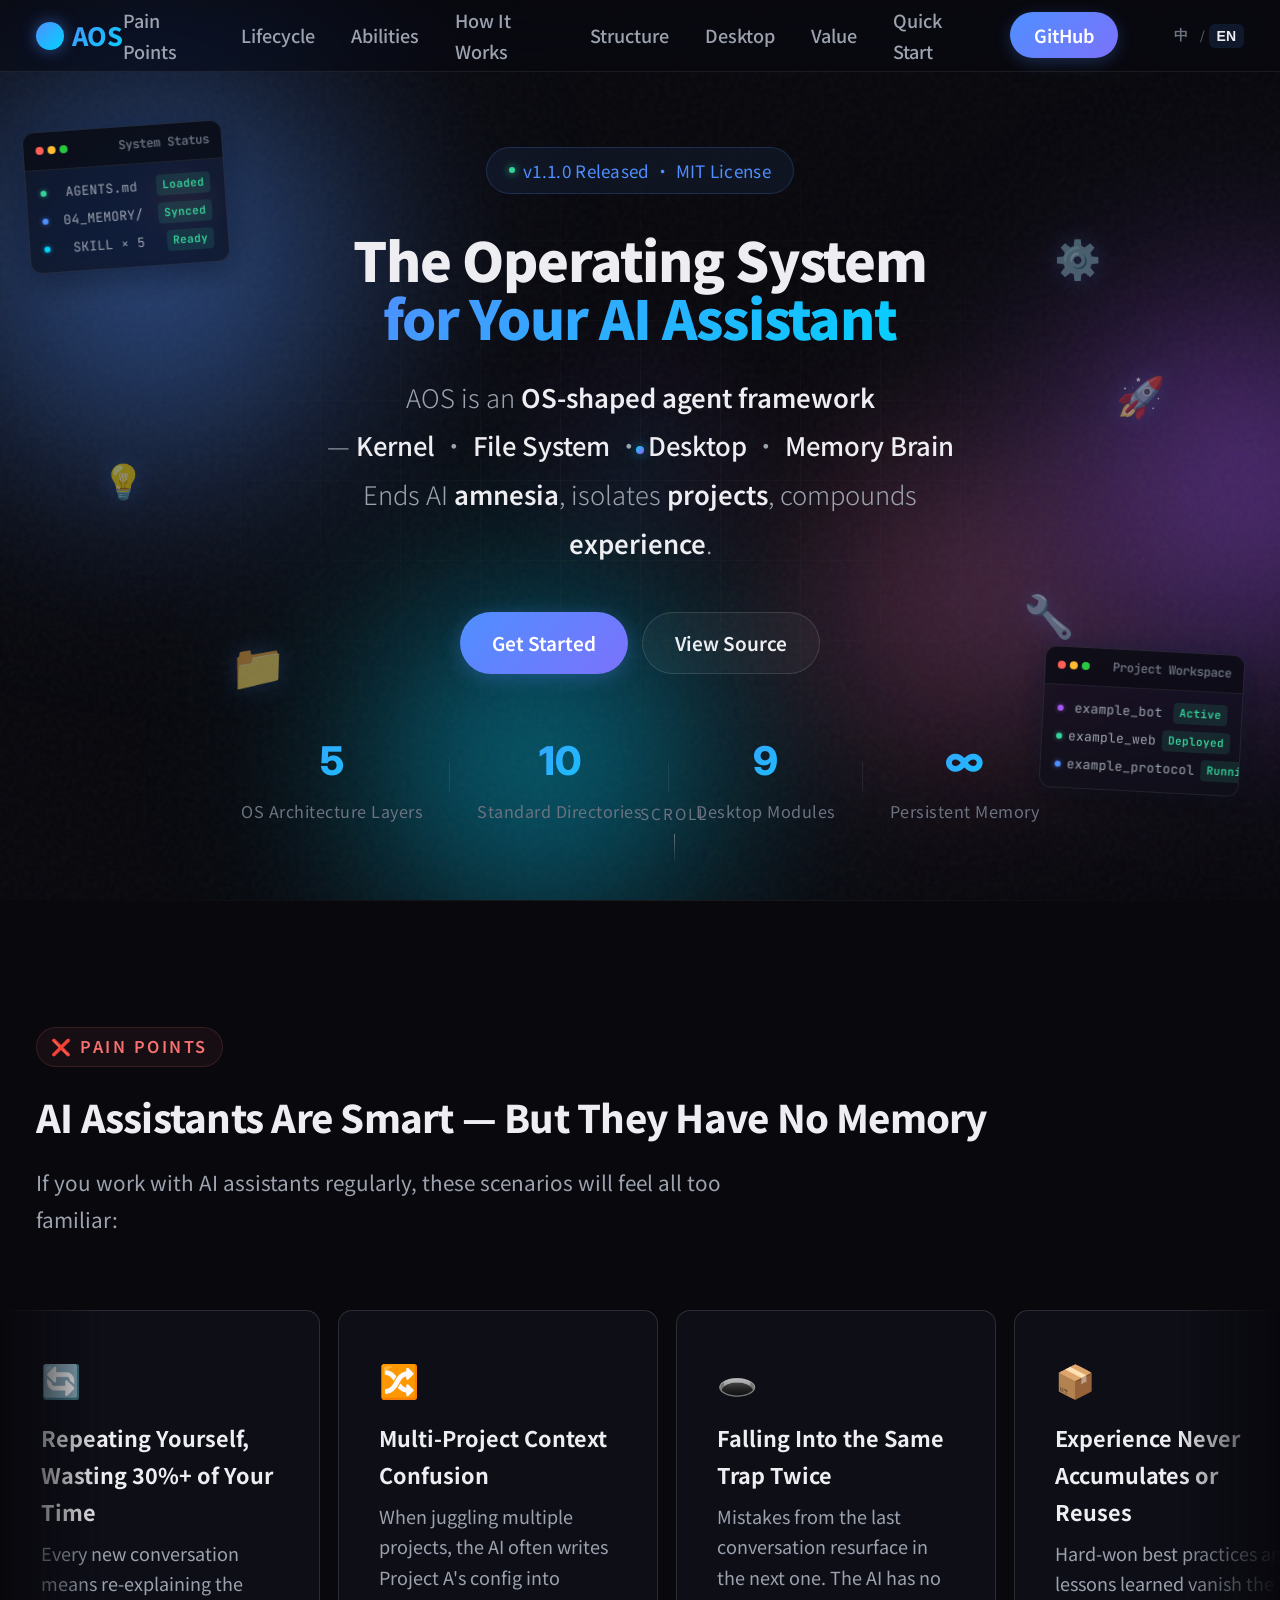
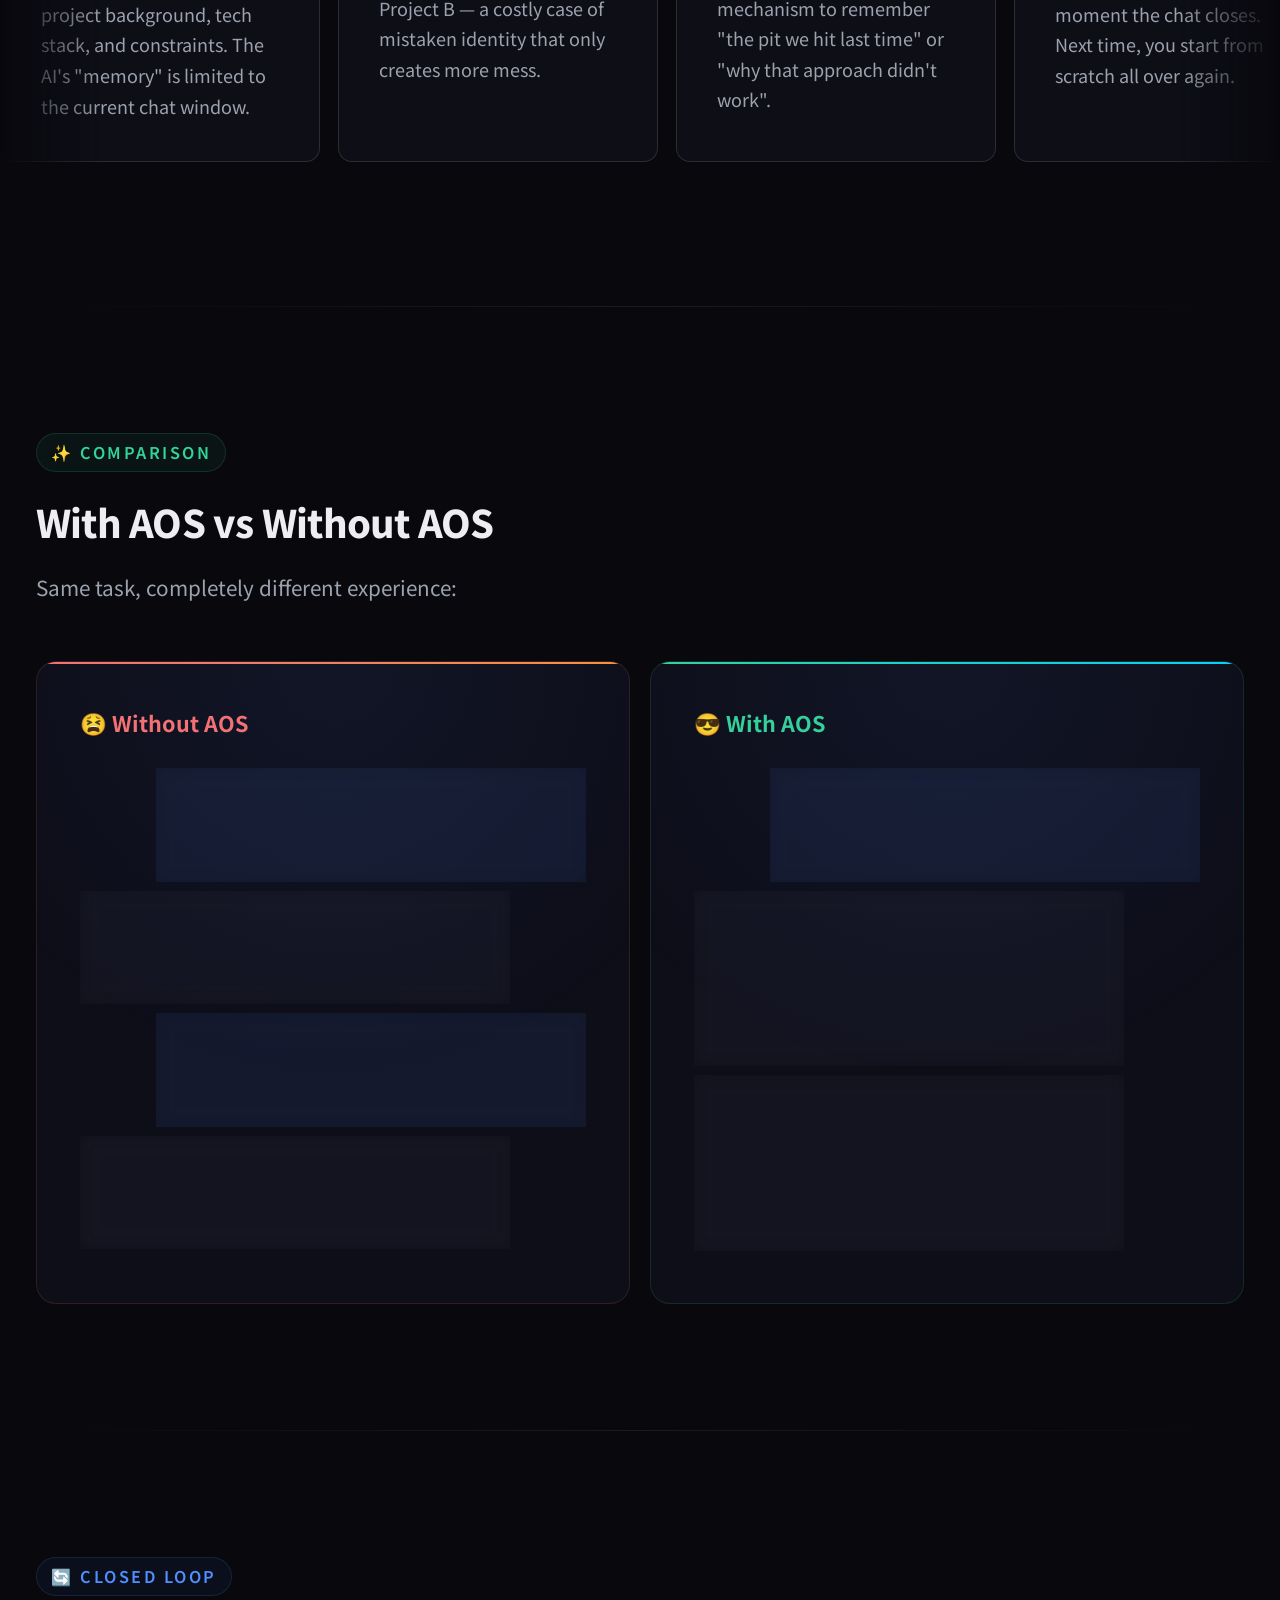
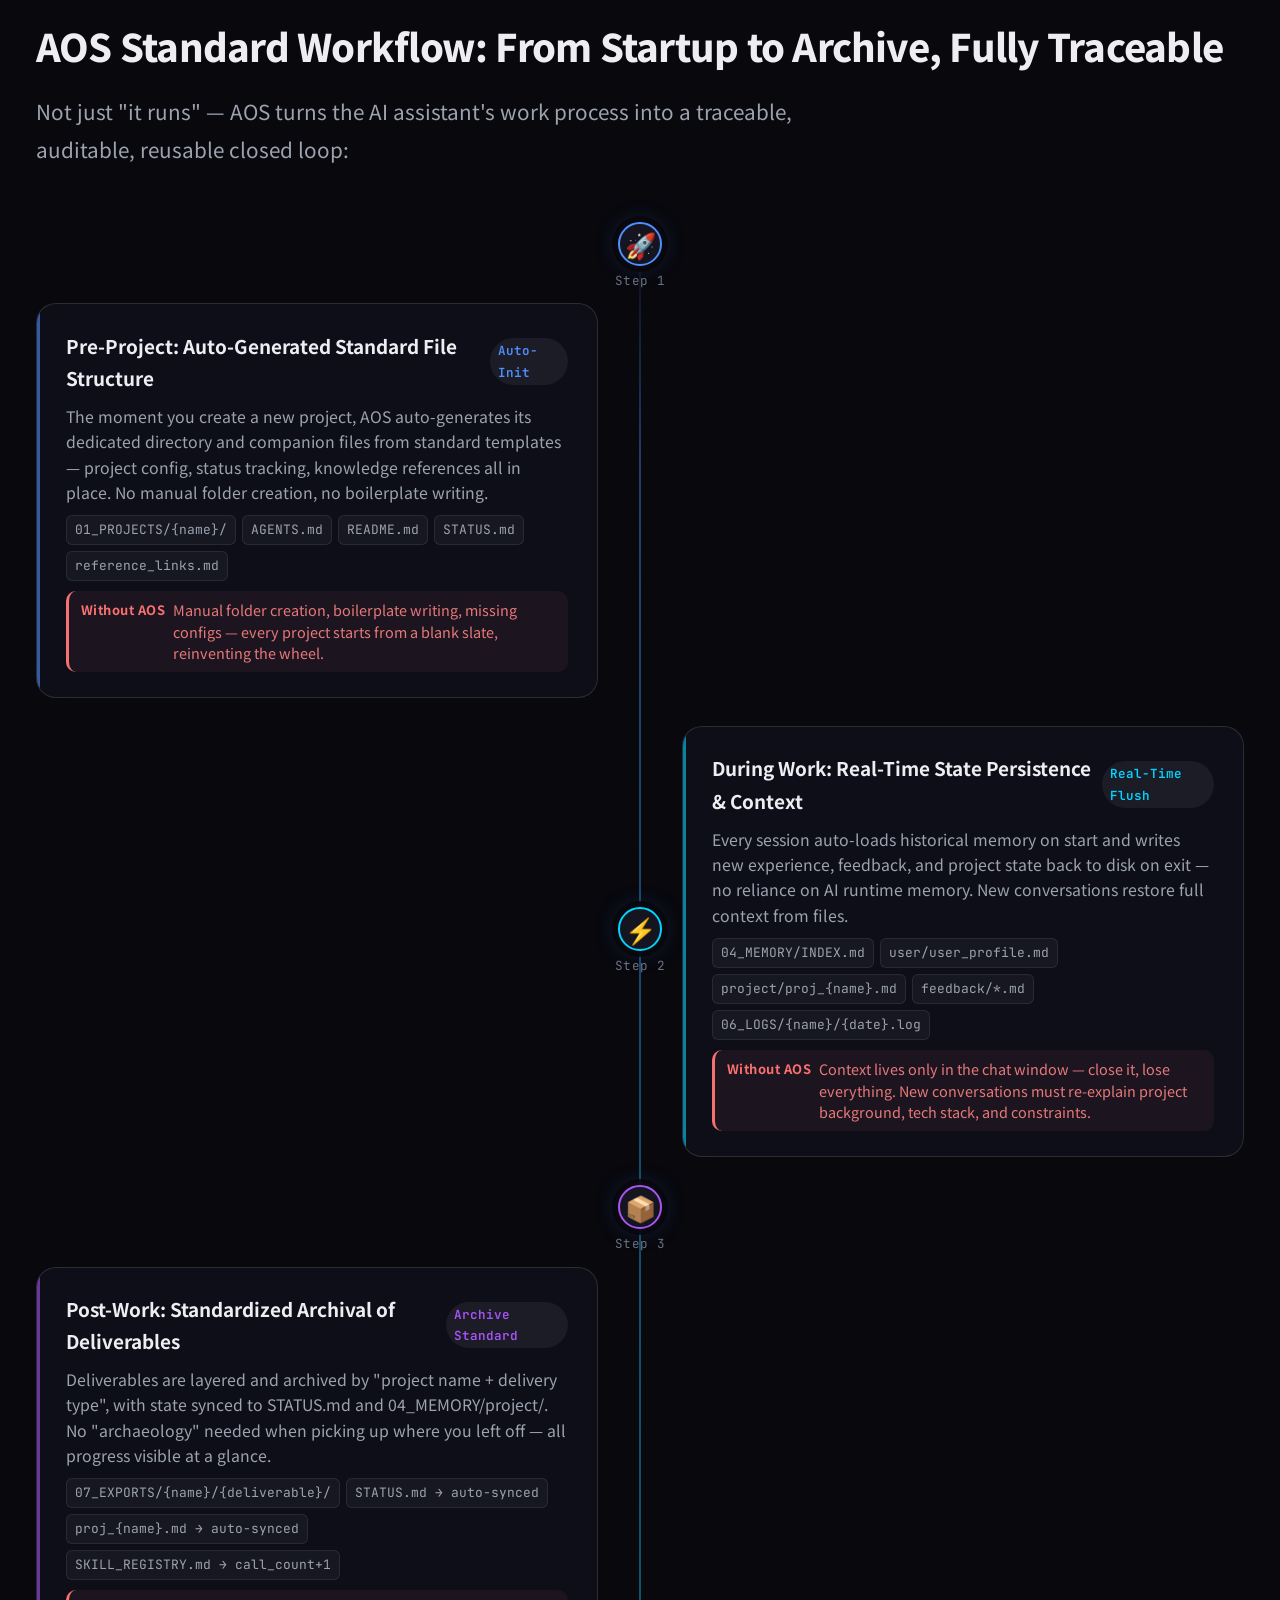
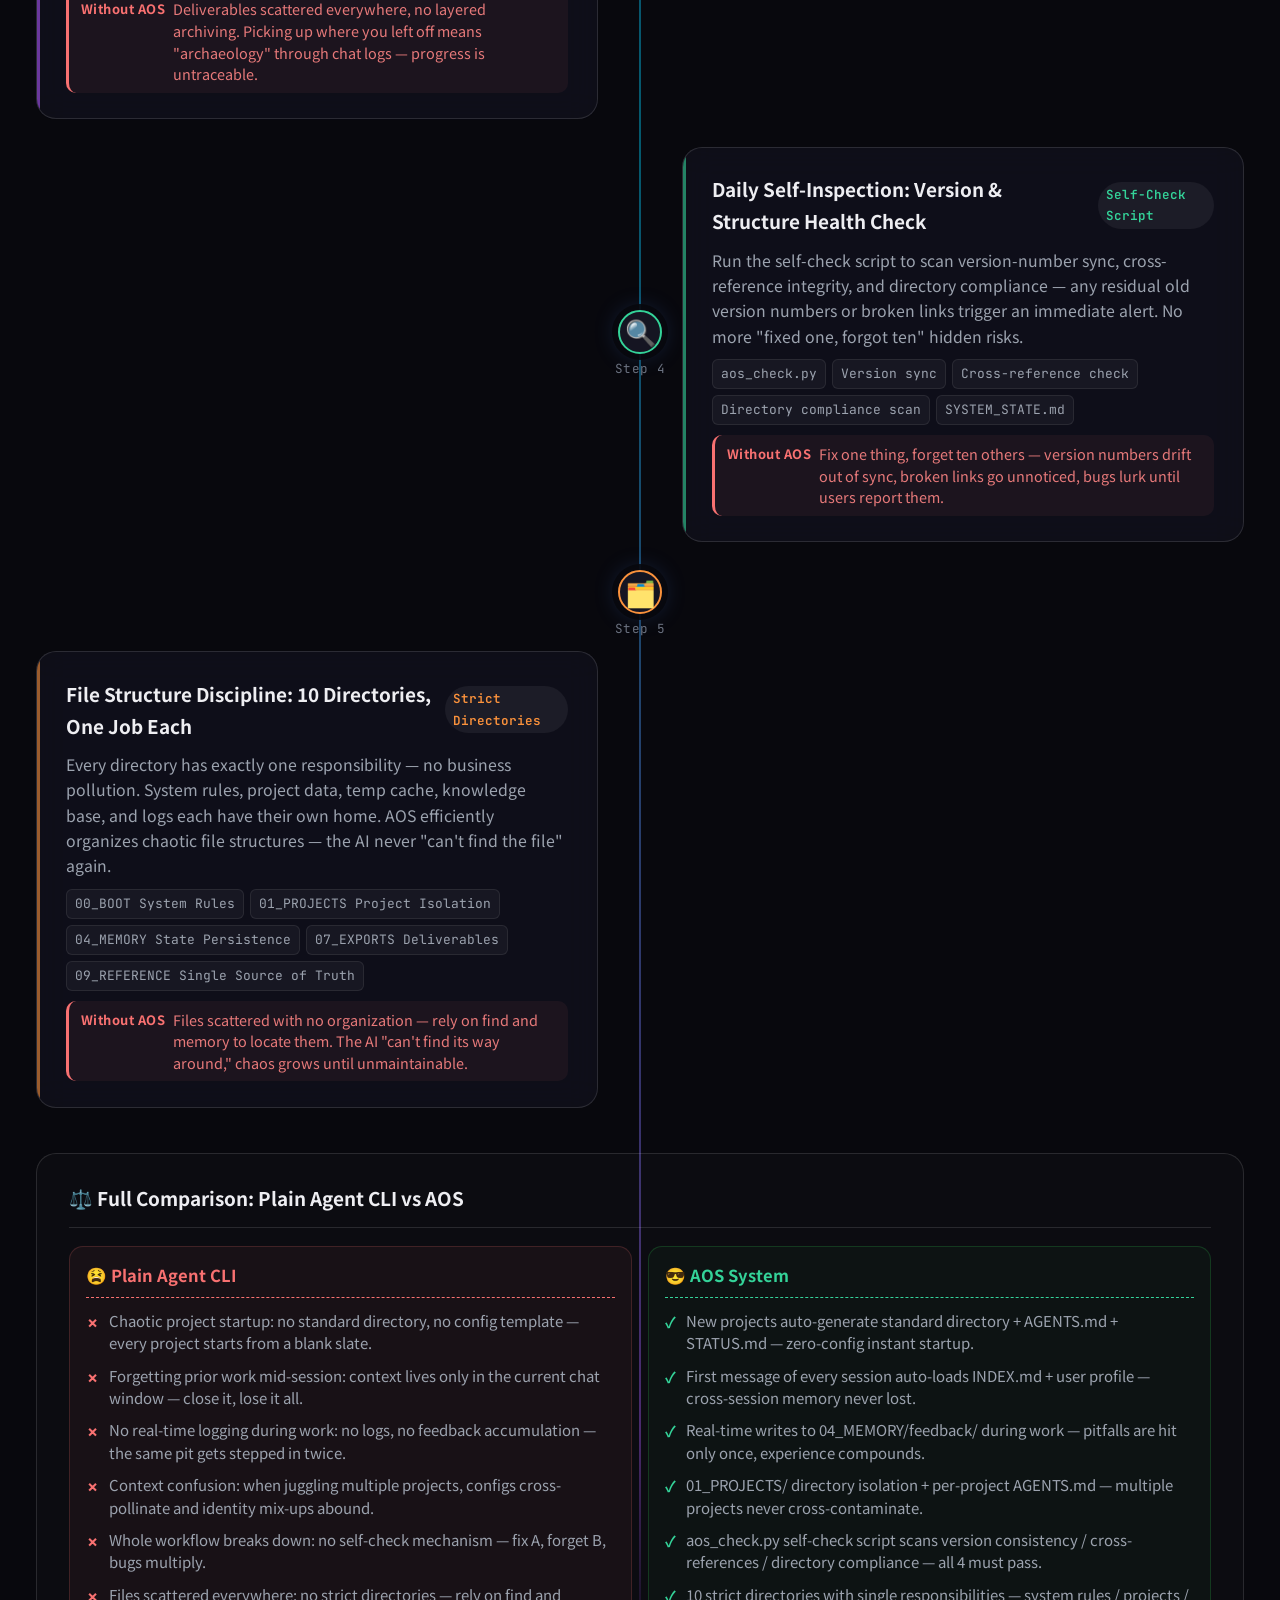
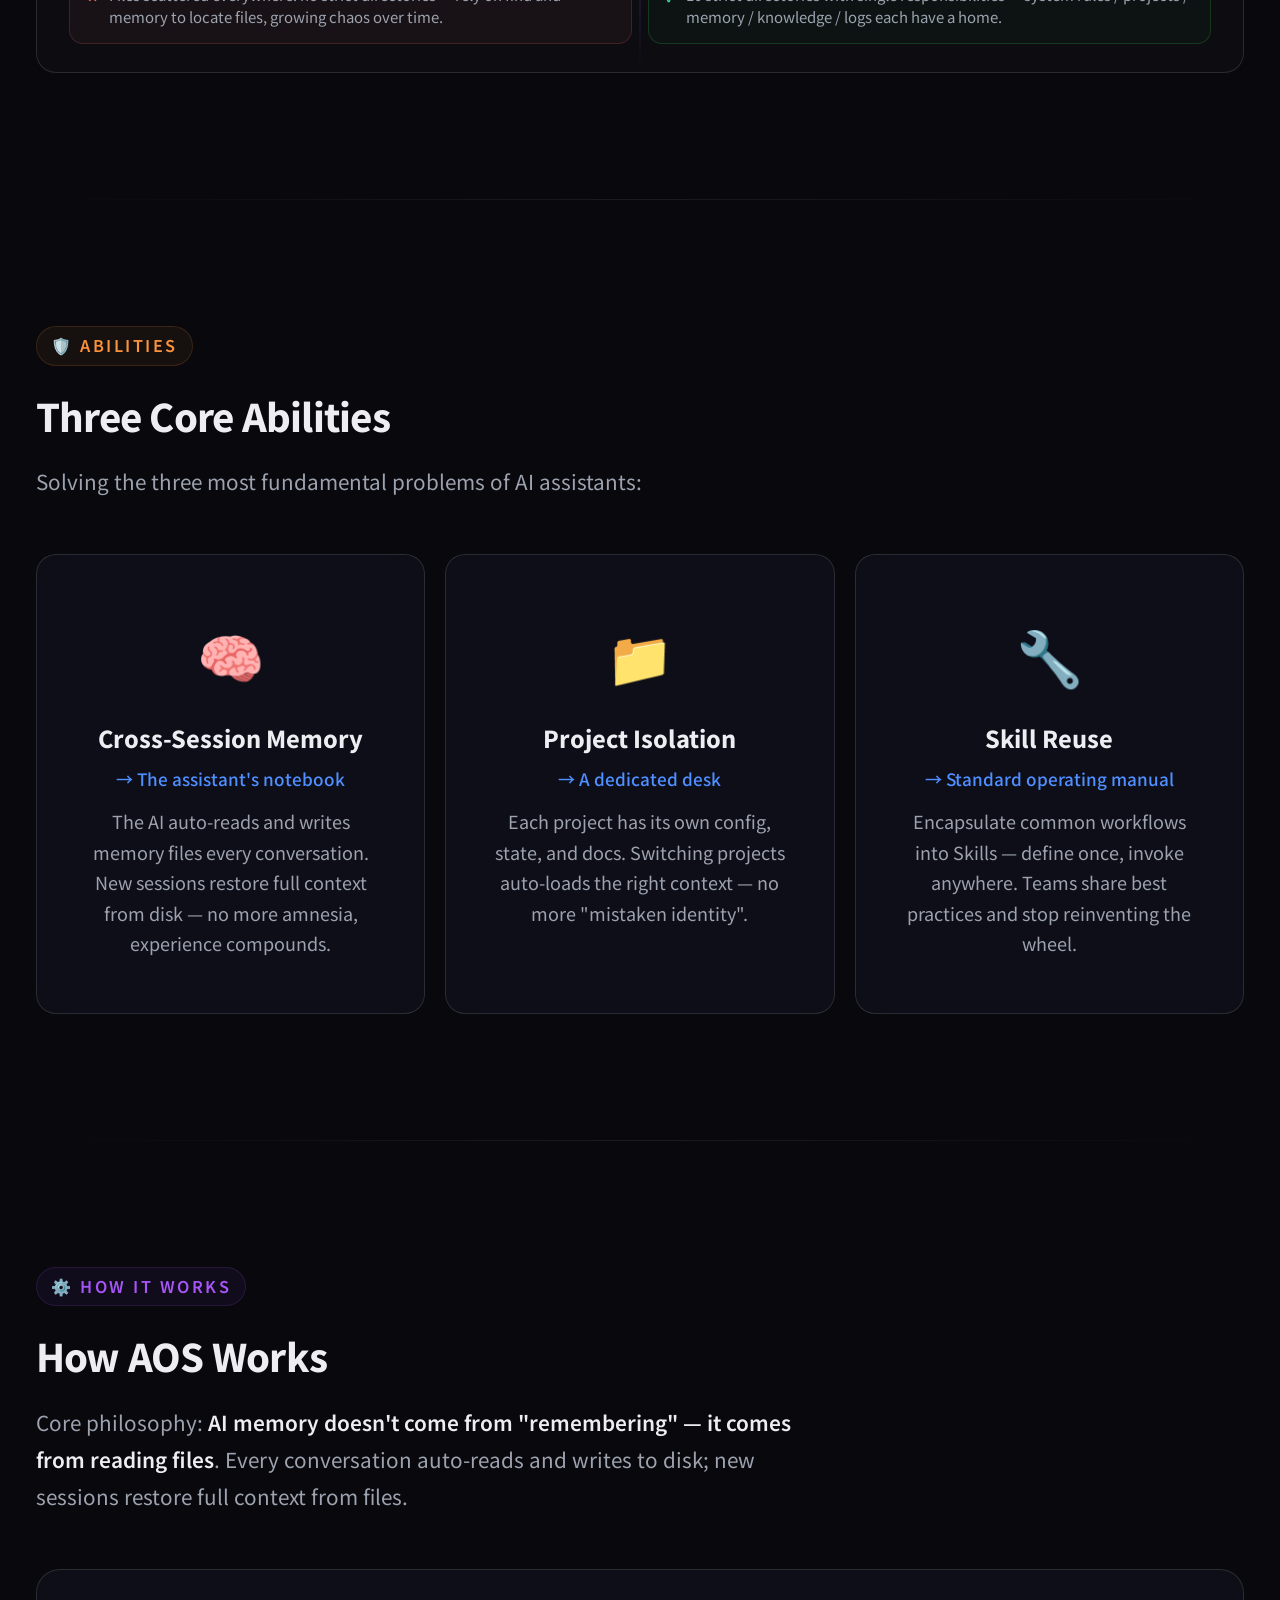
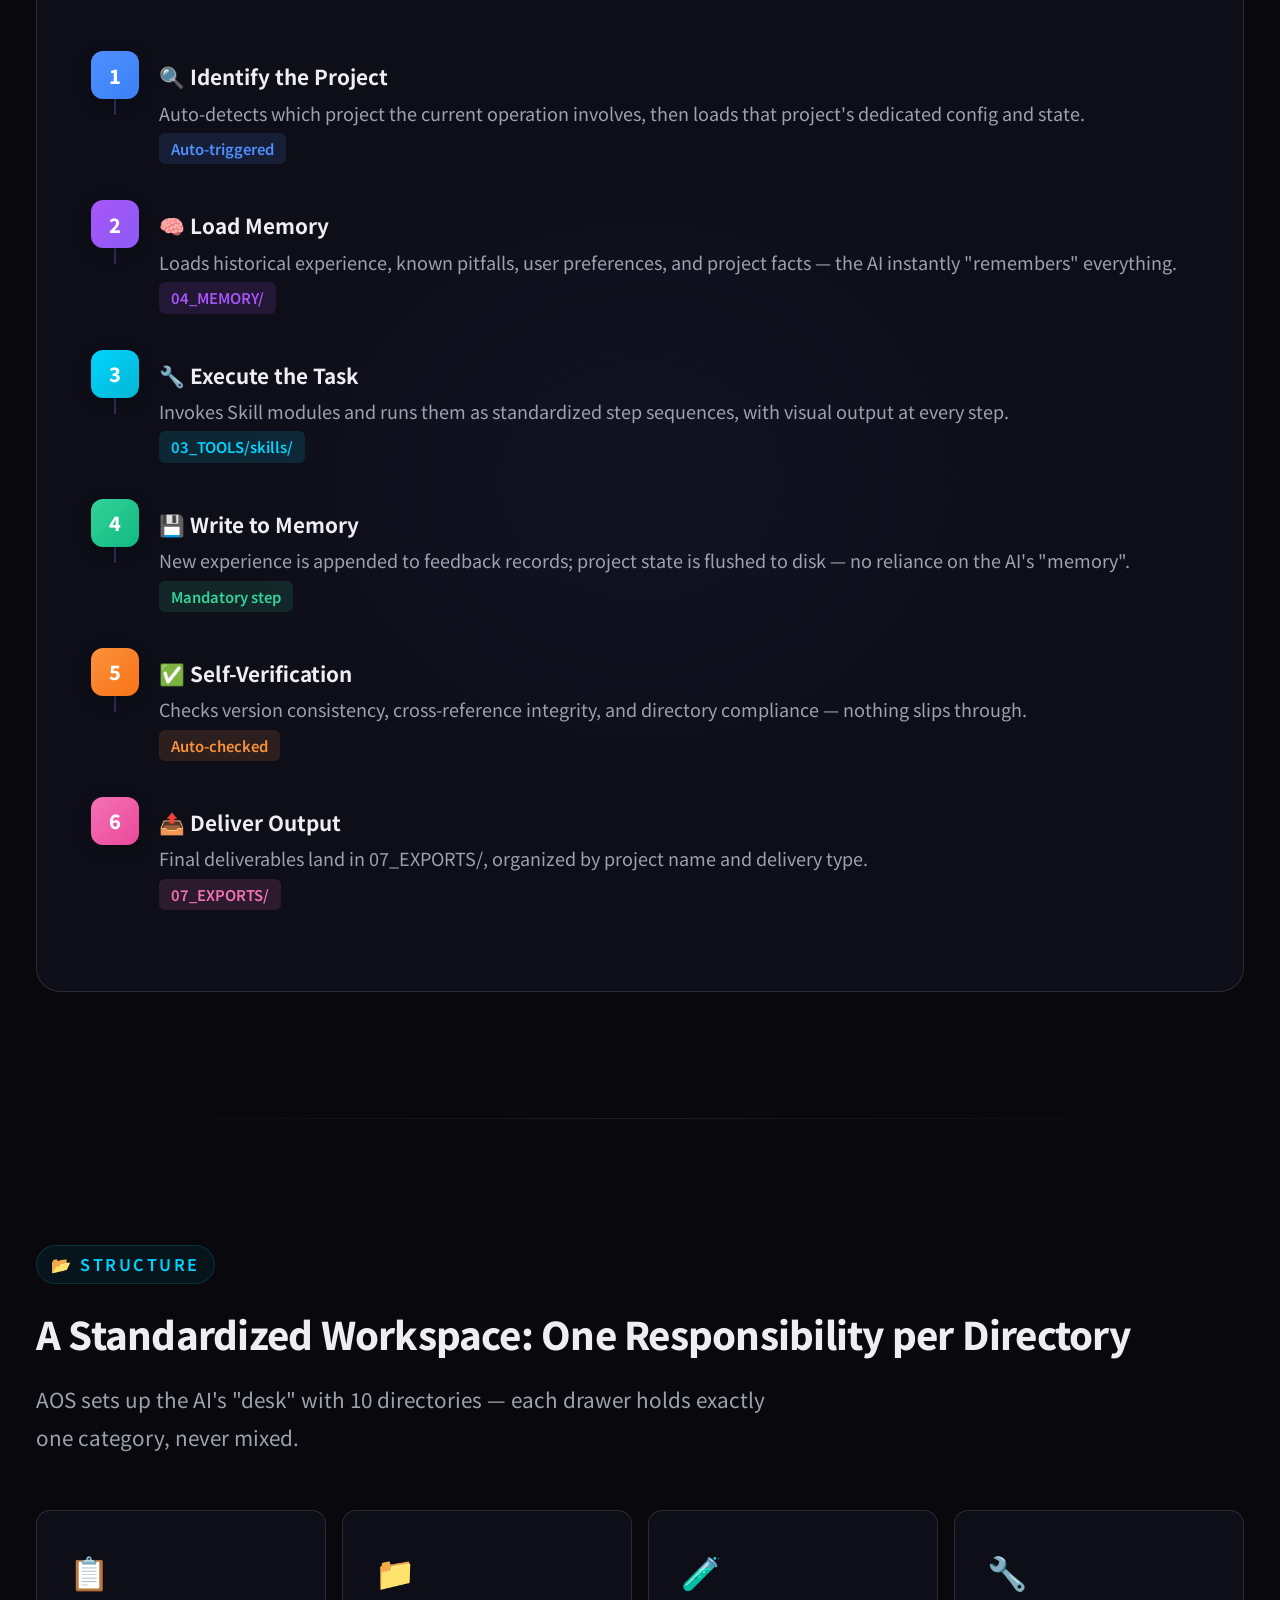
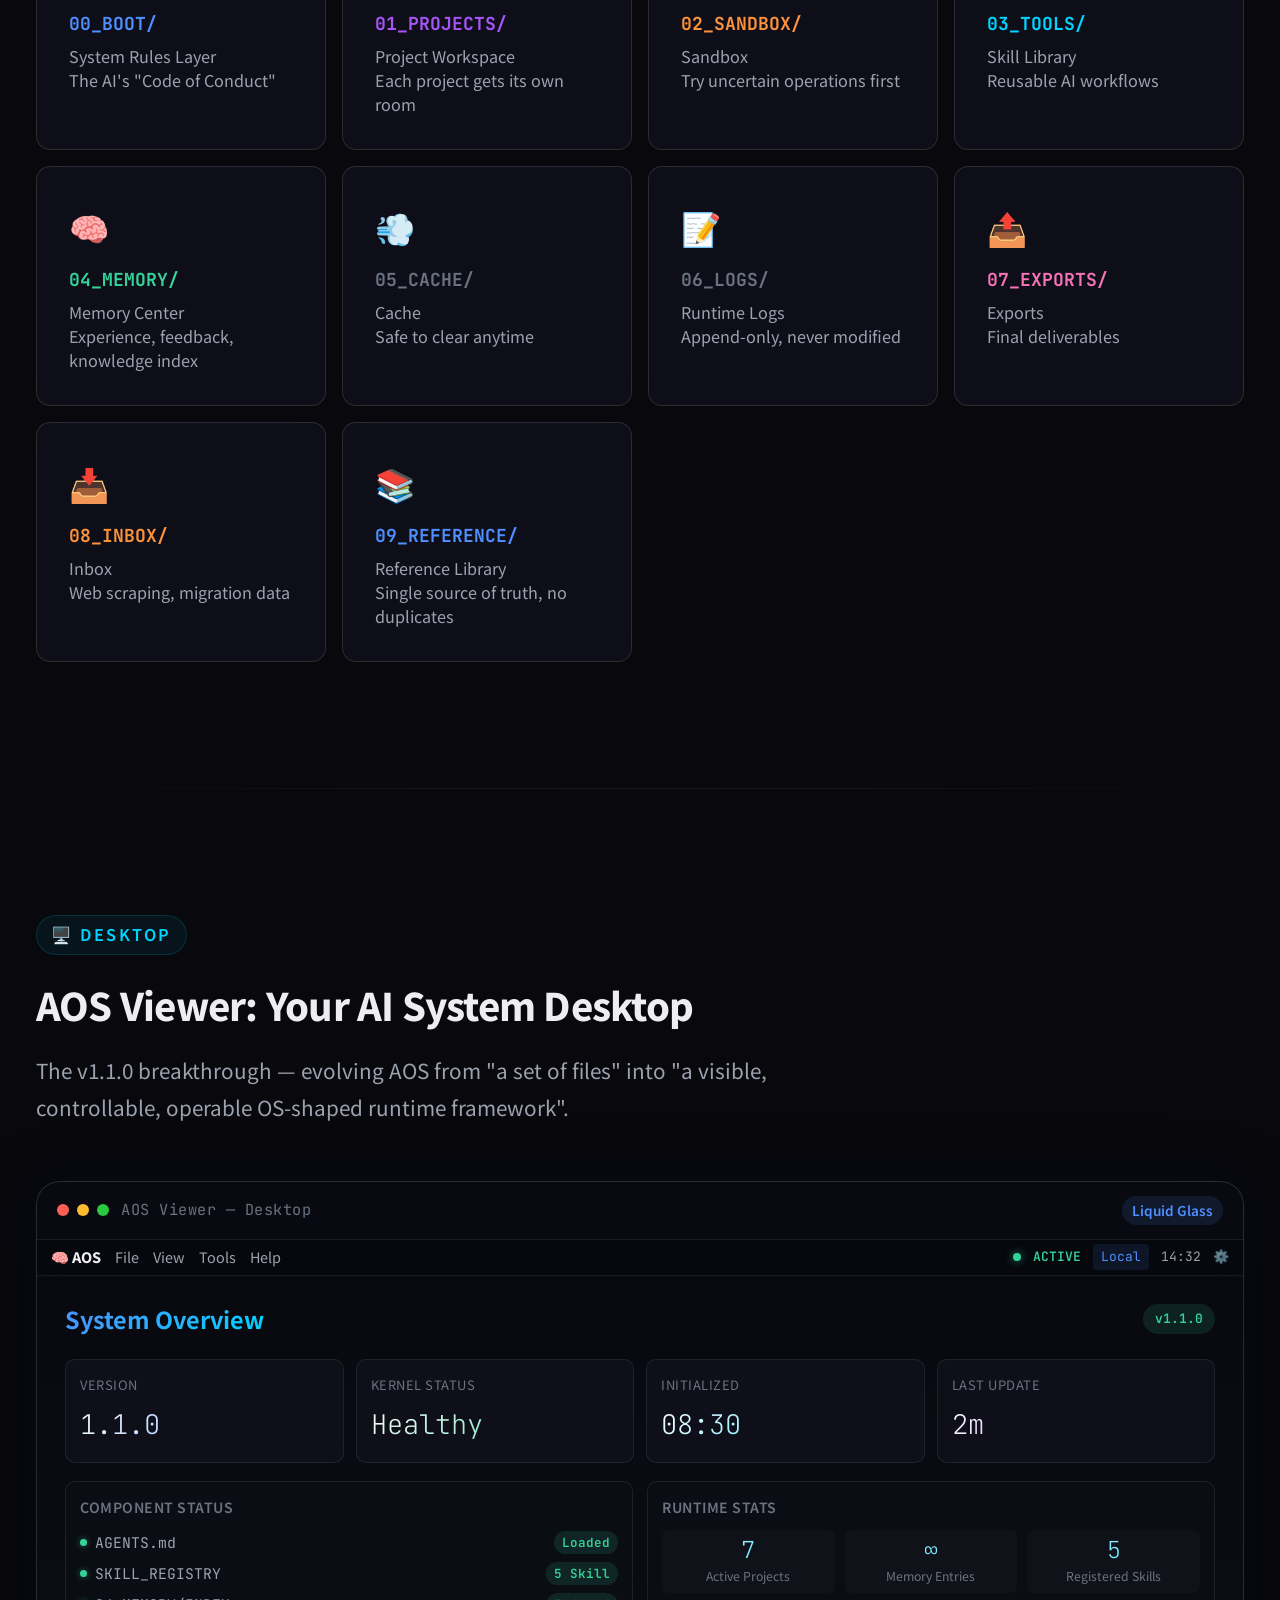
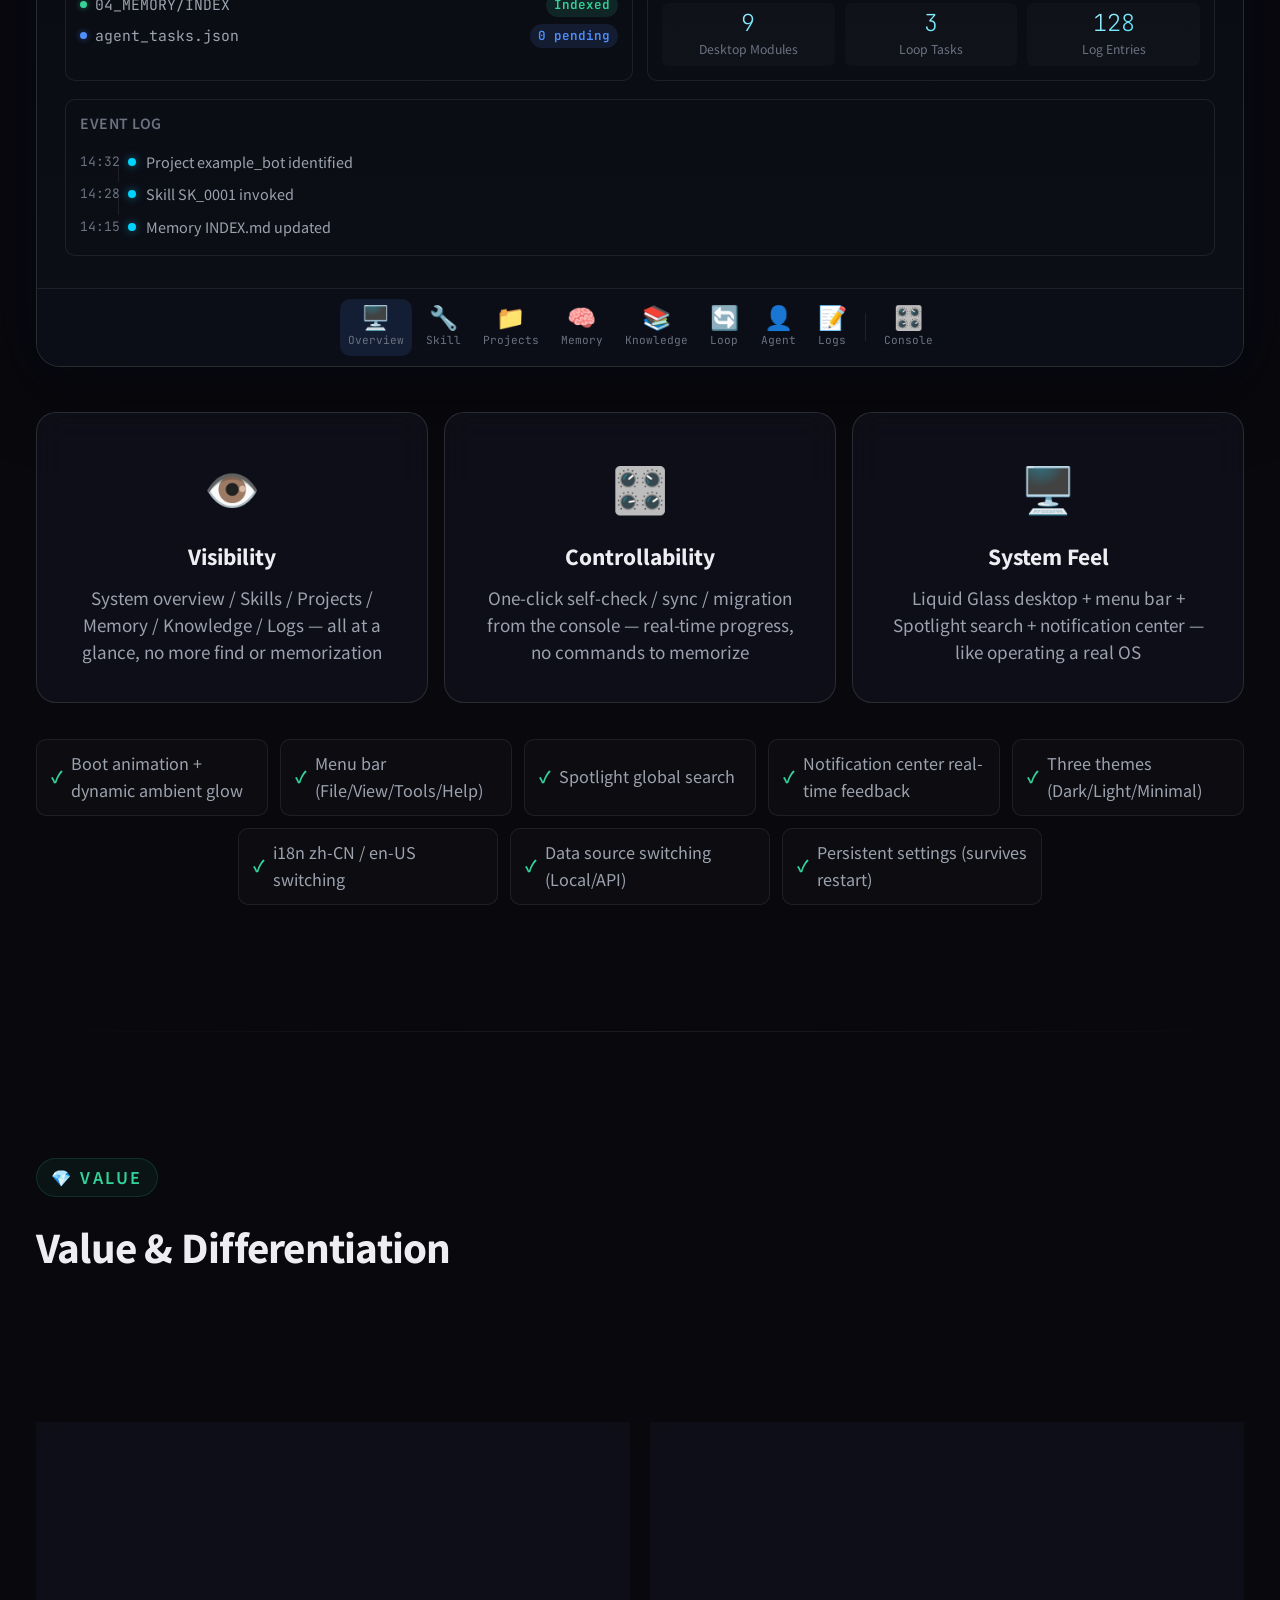
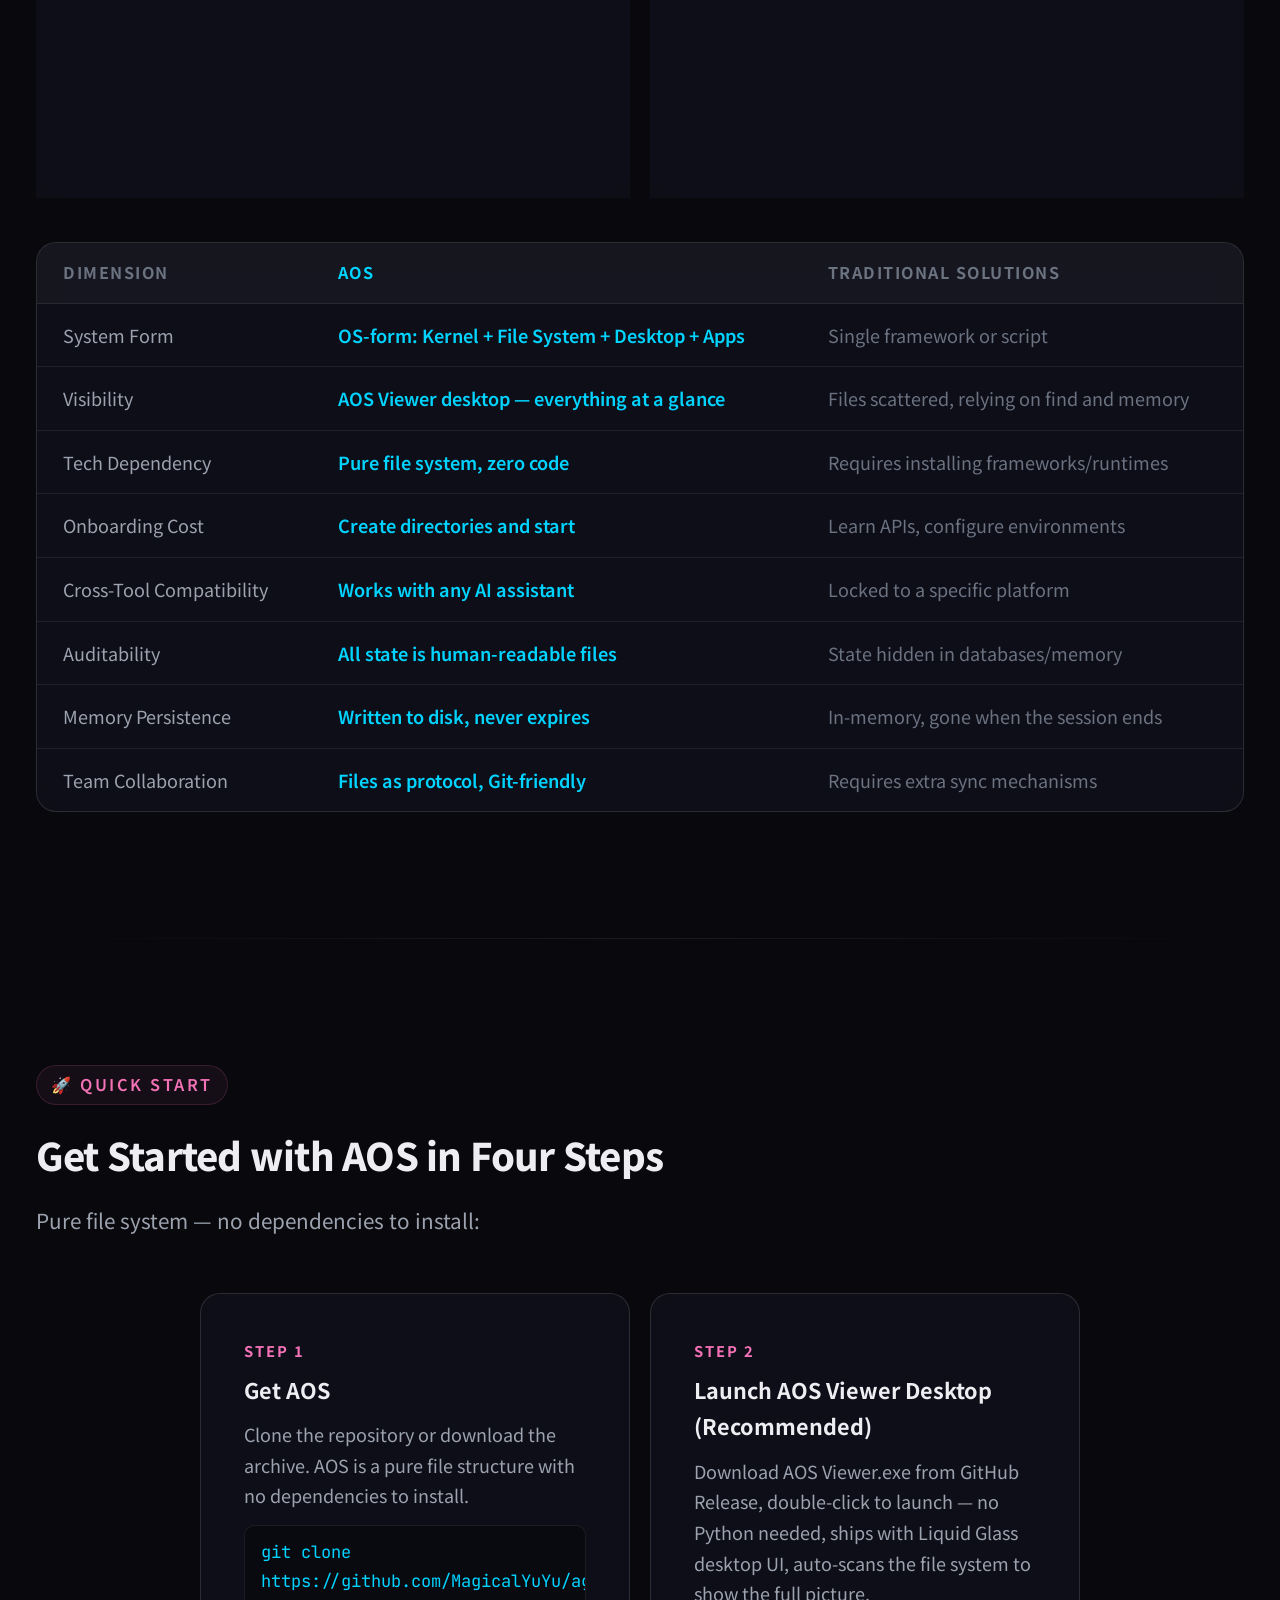
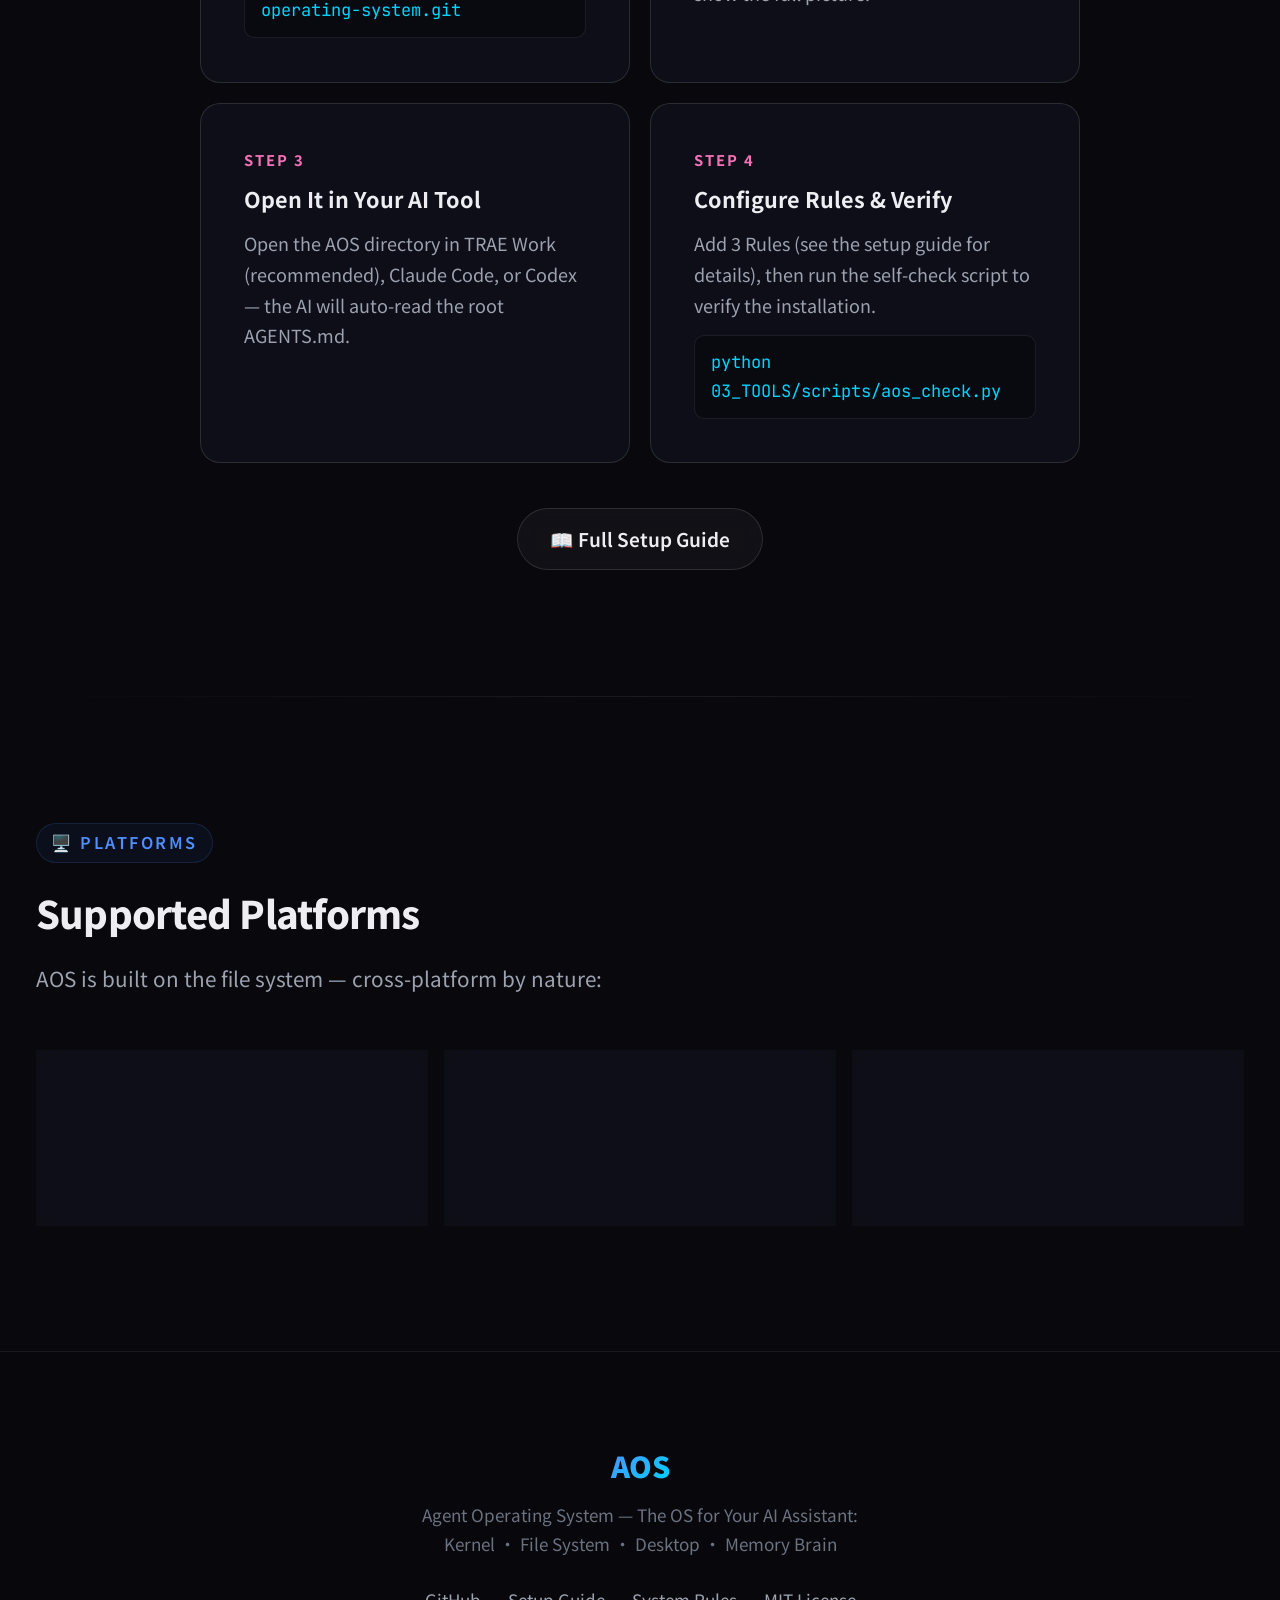
==== commit 3b519903: "feat(docs): hero layout + complete i18n rework + desensitize - docs/index.html: hero 区中文版换行布局（运行框架后换" ====
--- a/docs/index.html
+++ b/docs/index.html
@@ -545,6 +545,15 @@
     transform: translateY(30px);
     animation: fade-up 1s var(--ease-out) 0.4s forwards;
   }
+  /* 英文版 hero 字体缩小（英文词汇较长，避免占满屏幕） */
+  body.lang-en .hero-title {
+    font-size: clamp(1.9rem, 4.2vw, 3.8rem);
+    letter-spacing: -0.02em;
+  }
+  /* 中文版 subtitle 加宽，确保"让 AI 助手不再失忆..."一行完整显示 */
+  body.lang-zh .hero-subtitle {
+    max-width: 760px;
+  }
 
   .hero-title .gradient-text {
     background: linear-gradient(135deg, var(--accent-blue) 0%, var(--accent-cyan) 35%, var(--accent-purple) 70%, var(--accent-pink) 100%);
@@ -2360,7 +2369,7 @@
 <body>
 
 <!-- 可访问性：跳转到主内容 -->
-<a href="#main-content" class="skip-to-content" aria-label="跳转到主内容">跳转到主内容</a>
+<a href="#main-content" class="skip-to-content" aria-label="跳转到主内容" data-i18n="a11y.skip" data-i18n-attr="aria-label:a11y.skip">跳转到主内容</a>
 
 <!-- 鼠标光晕 -->
 <div class="cursor-glow" id="cursorGlow" aria-hidden="true"></div>
@@ -2439,17 +2448,17 @@
     <div class="hero-window-body">
       <div class="hero-window-row">
         <span class="dot purple"></span>
-        <span>astrbot</span>
+        <span>example_bot</span>
         <span class="hero-window-tag" data-i18n="hero.window.tag.active">活跃</span>
       </div>
       <div class="hero-window-row">
         <span class="dot green"></span>
-        <span>bishoujo-web</span>
+        <span>example_web</span>
         <span class="hero-window-tag" data-i18n="hero.window.tag.deployed">已部署</span>
       </div>
       <div class="hero-window-row">
         <span class="dot blue"></span>
-        <span>napcat</span>
+        <span>example_protocol</span>
         <span class="hero-window-tag" data-i18n="hero.window.tag.running">运行中</span>
       </div>
     </div>
@@ -2464,7 +2473,7 @@
       AI 助手的<br><span class="gradient-text">操作系统</span>
     </h1>
     <p class="hero-subtitle" data-i18n="hero.subtitle">
-      AOS 是一套<strong>操作系统形态的 Agent 运行框架</strong>——<span class="hero-kw">内核</span> · <span class="hero-kw">文件系统</span> · <span class="hero-kw">桌面</span> · <span class="hero-kw">记忆大脑</span><br>
+      AOS 是一套<strong>操作系统形态的 Agent 运行框架</strong><br>——<span class="hero-kw">内核</span> · <span class="hero-kw">文件系统</span> · <span class="hero-kw">桌面</span> · <span class="hero-kw">记忆大脑</span><br>
       让 AI 助手<strong>不再失忆</strong>，让多项目<strong>互不串台</strong>，让经验<strong>持续积累</strong>
     </p>
     <div class="hero-actions">
@@ -2652,7 +2661,7 @@
             <span class="lifecycle-file-chip">reference_links.md</span>
           </div>
           <div class="lifecycle-stage-problem">
-            <span class="lifecycle-stage-problem-tag">无 AOS</span>
+            <span class="lifecycle-stage-problem-tag" data-i18n="lifecycle.tag.no-aos">无 AOS</span>
             <span data-i18n="lifecycle.1.problem">手动建目录、写样板、遗漏配置，每个项目都从空白开始，重复造轮子</span>
           </div>
         </div>
@@ -2678,7 +2687,7 @@
             <span class="lifecycle-file-chip">06_LOGS/{name}/{date}.log</span>
           </div>
           <div class="lifecycle-stage-problem">
-            <span class="lifecycle-stage-problem-tag">无 AOS</span>
+            <span class="lifecycle-stage-problem-tag" data-i18n="lifecycle.tag.no-aos">无 AOS</span>
             <span data-i18n="lifecycle.2.problem">上下文仅存于对话窗口，关闭即失忆，新对话要重新介绍项目背景、技术栈、约束</span>
           </div>
         </div>
@@ -2698,12 +2707,12 @@
           <div class="lifecycle-stage-desc" data-i18n="lifecycle.3.desc">交付物按"项目名 + 交付类型"分层归档，状态同步更新到 STATUS.md 和 04_MEMORY/project/——下次接手时无需"考古"，所有进度一眼可见。</div>
           <div class="lifecycle-stage-files">
             <span class="lifecycle-file-chip">07_EXPORTS/{name}/{deliverable}/</span>
-            <span class="lifecycle-file-chip">STATUS.md → 同步更新</span>
-            <span class="lifecycle-file-chip">proj_{name}.md → 同步更新</span>
+            <span class="lifecycle-file-chip" data-i18n="lifecycle.3.file.1">STATUS.md → 同步更新</span>
+            <span class="lifecycle-file-chip" data-i18n="lifecycle.3.file.2">proj_{name}.md → 同步更新</span>
             <span class="lifecycle-file-chip">SKILL_REGISTRY.md → call_count+1</span>
           </div>
           <div class="lifecycle-stage-problem">
-            <span class="lifecycle-stage-problem-tag">无 AOS</span>
+            <span class="lifecycle-stage-problem-tag" data-i18n="lifecycle.tag.no-aos">无 AOS</span>
             <span data-i18n="lifecycle.3.problem">交付物散落各处，无分层归档，下次接手靠"考古"翻聊天记录，进度不可追溯</span>
           </div>
         </div>
@@ -2723,13 +2732,13 @@
           <div class="lifecycle-stage-desc" data-i18n="lifecycle.4.desc">运行自检脚本扫描版本号同步、交叉引用完整性、目录合规性——发现残留旧版本号或断链立即报警，杜绝"改了一处忘了十处"的隐患。</div>
           <div class="lifecycle-stage-files">
             <span class="lifecycle-file-chip">aos_check.py</span>
-            <span class="lifecycle-file-chip">版本号同步</span>
-            <span class="lifecycle-file-chip">交叉引用验证</span>
-            <span class="lifecycle-file-chip">目录合规扫描</span>
+            <span class="lifecycle-file-chip" data-i18n="lifecycle.4.file.1">版本号同步</span>
+            <span class="lifecycle-file-chip" data-i18n="lifecycle.4.file.2">交叉引用验证</span>
+            <span class="lifecycle-file-chip" data-i18n="lifecycle.4.file.3">目录合规扫描</span>
             <span class="lifecycle-file-chip">SYSTEM_STATE.md</span>
           </div>
           <div class="lifecycle-stage-problem">
-            <span class="lifecycle-stage-problem-tag">无 AOS</span>
+            <span class="lifecycle-stage-problem-tag" data-i18n="lifecycle.tag.no-aos">无 AOS</span>
             <span data-i18n="lifecycle.4.problem">改了一处忘了十处，版本号不一致、断链无人发现，bug 潜伏到用户报障才暴露</span>
           </div>
         </div>
@@ -2748,14 +2757,14 @@
           </div>
           <div class="lifecycle-stage-desc" data-i18n="lifecycle.5.desc">每个目录有且仅有一个职责，禁止业务污染——系统规则、项目数据、临时缓存、知识库、日志各有归处，AOS 高效规整混乱的文件结构，AI 不再"找不着文件"。</div>
           <div class="lifecycle-stage-files">
-            <span class="lifecycle-file-chip">00_BOOT 系统规则</span>
-            <span class="lifecycle-file-chip">01_PROJECTS 项目隔离</span>
-            <span class="lifecycle-file-chip">04_MEMORY 状态持久化</span>
-            <span class="lifecycle-file-chip">07_EXPORTS 成果输出</span>
-            <span class="lifecycle-file-chip">09_REFERENCE 唯一知识库</span>
+            <span class="lifecycle-file-chip" data-i18n="lifecycle.5.file.1">00_BOOT 系统规则</span>
+            <span class="lifecycle-file-chip" data-i18n="lifecycle.5.file.2">01_PROJECTS 项目隔离</span>
+            <span class="lifecycle-file-chip" data-i18n="lifecycle.5.file.3">04_MEMORY 状态持久化</span>
+            <span class="lifecycle-file-chip" data-i18n="lifecycle.5.file.4">07_EXPORTS 成果输出</span>
+            <span class="lifecycle-file-chip" data-i18n="lifecycle.5.file.5">09_REFERENCE 唯一知识库</span>
           </div>
           <div class="lifecycle-stage-problem">
-            <span class="lifecycle-stage-problem-tag">无 AOS</span>
+            <span class="lifecycle-stage-problem-tag" data-i18n="lifecycle.tag.no-aos">无 AOS</span>
             <span data-i18n="lifecycle.5.problem">文件散落无规整，靠 find 和记忆找文件，AI"找不着北"，越用越乱直至无法维护</span>
           </div>
         </div>
@@ -3134,7 +3143,7 @@
           <div class="desktop-timeline-item">
             <span class="desktop-timeline-time">14:32</span>
             <span class="desktop-timeline-dot"></span>
-            <span class="desktop-timeline-text" data-i18n="desktop.log.1">项目 astrbot 识别完成</span>
+            <span class="desktop-timeline-text" data-i18n="desktop.log.1">项目 example_bot 识别完成</span>
           </div>
           <div class="desktop-timeline-item">
             <span class="desktop-timeline-time">14:28</span>
@@ -3430,7 +3439,7 @@
     // HERO
     'hero.badge': 'v1.1.0 已发布 · MIT 协议',
     'hero.title': 'AI 助手的<br><span class="gradient-text">操作系统</span>',
-    'hero.subtitle': 'AOS 是一套<strong>操作系统形态的 Agent 运行框架</strong>——<span class="hero-kw">内核</span> · <span class="hero-kw">文件系统</span> · <span class="hero-kw">桌面</span> · <span class="hero-kw">记忆大脑</span><br>让 AI 助手<strong>不再失忆</strong>，让多项目<strong>互不串台</strong>，让经验<strong>持续积累</strong>',
+    'hero.subtitle': 'AOS 是一套<strong>操作系统形态的 Agent 运行框架</strong><br>——<span class="hero-kw">内核</span> · <span class="hero-kw">文件系统</span> · <span class="hero-kw">桌面</span> · <span class="hero-kw">记忆大脑</span><br>让 AI 助手<strong>不再失忆</strong>，让多项目<strong>互不串台</strong>，让经验<strong>持续积累</strong>',
     'hero.action.start': '快速开始',
     'hero.action.source': '查看源码',
     // hero 多窗口悬浮卡
@@ -3576,7 +3585,7 @@
     'desktop.rt.logs': '日志条目',
     // 事件日志时间线
     'desktop.timeline.title': '事件日志',
-    'desktop.log.1': '项目 astrbot 识别完成',
+    'desktop.log.1': '项目 example_bot 识别完成',
     'desktop.log.2': 'Skill SK_0001 调用记录',
     'desktop.log.3': '记忆 INDEX.md 更新',
     // Dock 栏
@@ -3758,7 +3767,23 @@
     'footer.github': 'GitHub',
     'footer.guide': '配置指南',
     'footer.rules': '系统规则',
-    'footer.license': 'MIT 协议'
+    'footer.license': 'MIT 协议',
+
+    // A11Y
+    'a11y.skip': '跳转到主内容',
+
+    // LIFECYCLE FILE CHIPS（漏译补全）
+    'lifecycle.tag.no-aos': '无 AOS',
+    'lifecycle.3.file.1': 'STATUS.md → 同步更新',
+    'lifecycle.3.file.2': 'proj_{name}.md → 同步更新',
+    'lifecycle.4.file.1': '版本号同步',
+    'lifecycle.4.file.2': '交叉引用验证',
+    'lifecycle.4.file.3': '目录合规扫描',
+    'lifecycle.5.file.1': '00_BOOT 系统规则',
+    'lifecycle.5.file.2': '01_PROJECTS 项目隔离',
+    'lifecycle.5.file.3': '04_MEMORY 状态持久化',
+    'lifecycle.5.file.4': '07_EXPORTS 成果输出',
+    'lifecycle.5.file.5': '09_REFERENCE 唯一知识库'
   },
   en: {
     // NAV
@@ -3774,7 +3799,7 @@
     // HERO
     'hero.badge': 'v1.1.0 Released · MIT License',
     'hero.title': 'The Operating System<br><span class="gradient-text">for Your AI Assistant</span>',
-    'hero.subtitle': 'AOS is an <strong>operating-system-shaped agent runtime framework</strong> — <span class="hero-kw">Kernel</span> · <span class="hero-kw">File System</span> · <span class="hero-kw">Desktop</span> · <span class="hero-kw">Memory Brain</span><br>that ends AI <strong>amnesia</strong>, keeps projects <strong>perfectly isolated</strong>, and lets hard-won experience <strong>compound over time</strong>.',
+    'hero.subtitle': 'AOS is an <strong>OS-shaped agent framework</strong><br>— <span class="hero-kw">Kernel</span> · <span class="hero-kw">File System</span> · <span class="hero-kw">Desktop</span> · <span class="hero-kw">Memory Brain</span><br>Ends AI <strong>amnesia</strong>, isolates <strong>projects</strong>, compounds <strong>experience</strong>.',
     'hero.action.start': 'Get Started',
     'hero.action.source': 'View Source',
     // hero floating multi-window cards
@@ -3794,30 +3819,30 @@
     // PAIN POINTS
     'pain.label': '❌ Pain Points',
     'pain.title': 'AI Assistants Are Smart — But They Have No Memory',
-    'pain.desc': 'If you work with AI assistants regularly, these scenarios will feel all too familiar——',
+    'pain.desc': 'If you work with AI assistants regularly, these scenarios will feel all too familiar:',
     'pain.1.title': 'Repeating Yourself, Wasting 30%+ of Your Time',
     'pain.1.desc': 'Every new conversation means re-explaining the project background, tech stack, and constraints. The AI\'s "memory" is limited to the current chat window.',
-    'pain.1.tooltip': 'Measured Data|On average, 3–5 minutes per new conversation are wasted re-introducing project context. AOS auto-loads project context via 04_MEMORY/, enabling zero-second startup.',
+    'pain.1.tooltip': 'Measured Data | On average, 3–5 minutes per new conversation are wasted re-introducing project context. AOS auto-loads project context via 04_MEMORY/, enabling zero-second startup.',
     'pain.2.title': 'Multi-Project Context Confusion',
     'pain.2.desc': 'When juggling multiple projects, the AI often writes Project A\'s config into Project B — a costly case of mistaken identity that only creates more mess.',
-    'pain.2.tooltip': 'Typical Scenario|The AI writes Project A\'s .env into Project B. AOS prevents this via 01_PROJECTS/ directory isolation + per-project AGENTS.md.',
+    'pain.2.tooltip': 'Typical Scenario | The AI writes Project A\'s .env into Project B. AOS prevents this via 01_PROJECTS/ directory isolation + per-project AGENTS.md.',
     'pain.3.title': 'Falling Into the Same Trap Twice',
     'pain.3.desc': 'Mistakes from the last conversation resurface in the next one. The AI has no mechanism to remember "the pit we hit last time" or "why that approach didn\'t work".',
-    'pain.3.tooltip': 'AOS Solution|Feedback memory uses an append-only strategy. Each entry contains three elements: Rule + Why + How to apply. New conversations auto-load them.',
+    'pain.3.tooltip': 'AOS Solution | Feedback memory uses an append-only strategy. Each entry contains three elements: Rule + Why + How to apply. New conversations auto-load them.',
     'pain.4.title': 'Experience Never Accumulates or Reuses',
     'pain.4.desc': 'Hard-won best practices and lessons learned vanish the moment the chat closes. Next time, you start from scratch all over again.',
-    'pain.4.tooltip': 'AOS Solution|Experience is written to 04_MEMORY/feedback/, distinguishing record-type (append-only) from state-type (overwrite + change notes).',
+    'pain.4.tooltip': 'AOS Solution | Experience is written to 04_MEMORY/feedback/, distinguishing record-type (append-only) from state-type (overwrite + change notes).',
     'pain.5.title': 'Close the Chat, Lose Everything',
     'pain.5.desc': 'Everything the AI did and every decision it made disappears when the conversation ends. Nothing carries over to the next session.',
-    'pain.5.tooltip': 'AOS Solution|All state is written to disk: project state in STATUS.md, system state in SYSTEM_STATE.md. Auto-flushed on session end.',
+    'pain.5.tooltip': 'AOS Solution | All state is written to disk: project state in STATUS.md, system state in SYSTEM_STATE.md. Auto-flushed on session end.',
     'pain.6.title': 'Workflows Can\'t Be Standardized',
     'pain.6.desc': 'Every time you ask the AI to do something, you have to describe the workflow from scratch. There\'s no reusable operations manual.',
-    'pain.6.tooltip': 'AOS Solution|The Skill module encapsulates workflows into step sequences. Each Skill has SKILL.md + gotchas.md — define once, invoke repeatedly.',
+    'pain.6.tooltip': 'AOS Solution | The Skill module encapsulates workflows into step sequences. Each Skill has SKILL.md + gotchas.md — define once, invoke repeatedly.',
 
     // COMPARISON
     'compare.label': '✨ Comparison',
     'compare.title': 'With AOS vs Without AOS',
-    'compare.desc': 'Same task, completely different experience——',
+    'compare.desc': 'Same task, completely different experience:',
     'compare.before.header': '😫 Without AOS',
     'compare.after.header': '😎 With AOS',
     'compare.label.you': 'You',
@@ -3839,59 +3864,59 @@
     'how.1.title': '🔍 Identify the Project',
     'how.1.desc': 'Auto-detects which project the current operation involves, then loads that project\'s dedicated config and state.',
     'how.1.tag': 'Auto-triggered',
-    'how.1.tooltip': 'Detection Priority|1. File path match 2. Context keyword match 3. Project directory scan. On match, reads 01_PROJECTS/{name}/AGENTS.md.',
+    'how.1.tooltip': 'Detection Priority | 1. File path match 2. Context keyword match 3. Project directory scan. On match, reads 01_PROJECTS/{name}/AGENTS.md.',
     'how.2.title': '🧠 Load Memory',
     'how.2.desc': 'Loads historical experience, known pitfalls, user preferences, and project facts — the AI instantly "remembers" everything.',
     'how.2.tag': '04_MEMORY/',
-    'how.2.tooltip': 'Loaded Content|User profile, project facts, feedback experience, knowledge index. INDEX.md is an index, not content — hard cap 200 lines/25KB.',
+    'how.2.tooltip': 'Loaded Content | User profile, project facts, feedback experience, knowledge index. INDEX.md is an index, not content — hard cap 200 lines/25KB.',
     'how.3.title': '🔧 Execute the Task',
     'how.3.desc': 'Invokes Skill modules and runs them as standardized step sequences, with visual output at every step.',
     'how.3.tag': '03_TOOLS/skills/',
-    'how.3.tooltip': 'Skill Structure|SKILL.md (required) + gotchas.md (required) + optional scripts/templates. The last step of any sequence must be a state update.',
+    'how.3.tooltip': 'Skill Structure | SKILL.md (required) + gotchas.md (required) + optional scripts/templates. The last step of any sequence must be a state update.',
     'how.4.title': '💾 Write to Memory',
     'how.4.desc': 'New experience is appended to feedback records; project state is flushed to disk — no reliance on the AI\'s "memory".',
     'how.4.tag': 'Mandatory step',
-    'how.4.tooltip': 'Iron Rule 2|Record-type is append-only; state-type overwrites the old value but keeps a change note (e.g., "React (updated 2026-06-15, was Vue)").',
+    'how.4.tooltip': 'Iron Rule 2 | Record-type is append-only; state-type overwrites the old value but keeps a change note (e.g., "React (updated 2026-06-15, was Vue)").',
     'how.5.title': '✅ Self-Verification',
     'how.5.desc': 'Checks version consistency, cross-reference integrity, and directory compliance — nothing slips through.',
     'how.5.tag': 'Auto-checked',
-    'how.5.tooltip': 'Checklist|Version sync, cross-reference sync, state sync. Uses Grep to scan for residual old version references and outputs a consistency report.',
+    'how.5.tooltip': 'Checklist | Version sync, cross-reference sync, state sync. Uses Grep to scan for residual old version references and outputs a consistency report.',
     'how.6.title': '📤 Deliver Output',
     'how.6.desc': 'Final deliverables land in 07_EXPORTS/, organized by project name and delivery type.',
     'how.6.tag': '07_EXPORTS/',
-    'how.6.tooltip': 'Layering Rule|07_EXPORTS/{project_name}/{deliverable}/. Direct exports are forbidden — everything must go through the Project→Export flow.',
+    'how.6.tooltip': 'Layering Rule | 07_EXPORTS/{project_name}/{deliverable}/. Direct exports are forbidden — everything must go through the Project→Export flow.',
 
     // DIRECTORY STRUCTURE
     'dir.label': '📂 Structure',
     'dir.title': 'A Standardized Workspace: One Responsibility per Directory',
     'dir.desc': 'AOS sets up the AI\'s "desk" with 10 directories — each drawer holds exactly one category, never mixed.',
     'dir.00.desc': 'System Rules Layer<br>The AI\'s "Code of Conduct"',
-    'dir.00.tooltip': 'Core Files|AGENTS.md (system rules), SKILL_REGISTRY.md (skill registry), SYSTEM_STATE.md (system state). Cannot be polluted by business logic.',
+    'dir.00.tooltip': 'Core Files | AGENTS.md (system rules), SKILL_REGISTRY.md (skill registry), SYSTEM_STATE.md (system state). Cannot be polluted by business logic.',
     'dir.01.desc': 'Project Workspace<br>Each project gets its own room',
-    'dir.01.tooltip': 'Standard Structure|Each project contains AGENTS.md + README.md + STATUS.md + docs/ + src/ + config/. Missing AGENTS.md means initialization is incomplete.',
+    'dir.01.tooltip': 'Standard Structure | Each project contains AGENTS.md + README.md + STATUS.md + docs/ + src/ + config/. Missing AGENTS.md means initialization is incomplete.',
     'dir.02.desc': 'Sandbox<br>Try uncertain operations first',
-    'dir.02.tooltip': 'Typical Use|Testing new Skills, validating migration scripts, experimental code. All uncertain operations must go here first.',
+    'dir.02.tooltip': 'Typical Use | Testing new Skills, validating migration scripts, experimental code. All uncertain operations must go here first.',
     'dir.03.desc': 'Skill Library<br>Reusable AI workflows',
-    'dir.03.tooltip': 'Directory Structure|Contains skills/ (Skill modules), scripts/ (scripts), adapters/ (platform adapters). Mixing skill/loop/project storage is forbidden.',
+    'dir.03.tooltip': 'Directory Structure | Contains skills/ (Skill modules), scripts/ (scripts), adapters/ (platform adapters). Mixing skill/loop/project storage is forbidden.',
     'dir.04.desc': 'Memory Center<br>Experience, feedback, knowledge index',
-    'dir.04.tooltip': 'Subdirectories|user/ (user profile), project/ (project facts), feedback/ (feedback experience), INDEX.md (index). All state must be written here.',
+    'dir.04.tooltip': 'Subdirectories | user/ (user profile), project/ (project facts), feedback/ (feedback experience), INDEX.md (index). All state must be written here.',
     'dir.05.desc': 'Cache<br>Safe to clear anytime',
-    'dir.05.tooltip': 'Typical Use|Cloned repos, temporary downloads, intermediate artifacts. Can be deleted at any time; never store important data here.',
+    'dir.05.tooltip': 'Typical Use | Cloned repos, temporary downloads, intermediate artifacts. Can be deleted at any time; never store important data here.',
     'dir.06.desc': 'Runtime Logs<br>Append-only, never modified',
-    'dir.06.tooltip': 'Layering Rule|06_LOGS/{project_name}/{YYYYMMDD}.log. Append-only, never modified — used for audit and troubleshooting.',
+    'dir.06.tooltip': 'Layering Rule | 06_LOGS/{project_name}/{YYYYMMDD}.log. Append-only, never modified — used for audit and troubleshooting.',
     'dir.07.desc': 'Exports<br>Final deliverables',
-    'dir.07.tooltip': 'Layering Rule|07_EXPORTS/{project_name}/{deliverable}/. All output must be exported from here; direct exports are forbidden.',
+    'dir.07.tooltip': 'Layering Rule | 07_EXPORTS/{project_name}/{deliverable}/. All output must be exported from here; direct exports are forbidden.',
     'dir.08.desc': 'Inbox<br>Web scraping, migration data',
-    'dir.08.tooltip': 'Subdirectories|raw/ (layered by date raw/{YYYYMMDD}/), migration/ (migration data). All external input must enter here first.',
+    'dir.08.tooltip': 'Subdirectories | raw/ (layered by date raw/{YYYYMMDD}/), migration/ (migration data). All external input must enter here first.',
     'dir.09.desc': 'Reference Library<br>Single source of truth, no duplicates',
-    'dir.09.tooltip': 'Iron Rule 6|All knowledge exists in exactly one copy; other locations may only reference the path. Contains system/, web/, _index.md.',
+    'dir.09.tooltip': 'Iron Rule 6 | All knowledge exists in exactly one copy; other locations may only reference the path. Contains system/, web/, _index.md.',
 
     // DESKTOP (AOS Viewer Desktop Environment)
     'desktop.label': '🖥️ Desktop',
     'desktop.title': 'AOS Viewer: Your AI System Desktop',
     'desktop.desc': 'The v1.1.0 breakthrough — evolving AOS from "a set of files" into "a visible, controllable, operable OS-shaped runtime framework".',
     'desktop.mockup.badge': 'Liquid Glass',
-    'desktop.mockup.tooltip': 'Web Recreation|Below is a web recreation of the AOS Viewer desktop interface (macOS three-segment: menu bar + content + Dock). The actual desktop app supports full Liquid Glass, menu bar, Spotlight search, and more.',
+    'desktop.mockup.tooltip': 'Web Recreation | Below is a web recreation of the AOS Viewer desktop interface (macOS three-segment: menu bar + content + Dock). The actual desktop app supports full Liquid Glass, menu bar, Spotlight search, and more.',
     'desktop.titlebar.title': 'AOS Viewer — Desktop',
     // Menu bar
     'desktop.menu.file': 'File',
@@ -3920,7 +3945,7 @@
     'desktop.rt.logs': 'Log Entries',
     // Event timeline
     'desktop.timeline.title': 'Event Log',
-    'desktop.log.1': 'Project astrbot identified',
+    'desktop.log.1': 'Project example_bot identified',
     'desktop.log.2': 'Skill SK_0001 invoked',
     'desktop.log.3': 'Memory INDEX.md updated',
     // Dock
@@ -3935,13 +3960,13 @@
     'desktop.dock.console': 'Console',
     'desktop.value.1.title': 'Visibility',
     'desktop.value.1.desc': 'System overview / Skills / Projects / Memory / Knowledge / Logs — all at a glance, no more find or memorization',
-    'desktop.value.1.tooltip': 'vs Traditional|Files scattered everywhere, relying on find and memory. AOS Viewer shows everything at a glance.',
+    'desktop.value.1.tooltip': 'vs Traditional | Files scattered everywhere, relying on find and memory. AOS Viewer shows everything at a glance.',
     'desktop.value.2.title': 'Controllability',
     'desktop.value.2.desc': 'One-click self-check / sync / migration from the console — real-time progress, no commands to memorize',
-    'desktop.value.2.tooltip': 'Console Power|Trigger self-check/sync/migration with one click. Real-time progress visible. No commands needed.',
+    'desktop.value.2.tooltip': 'Console Power | Trigger self-check/sync/migration with one click. Real-time progress visible. No commands needed.',
     'desktop.value.3.title': 'System Feel',
     'desktop.value.3.desc': 'Liquid Glass desktop + menu bar + Spotlight search + notification center — like operating a real OS',
-    'desktop.value.3.tooltip': 'Visual Design|Liquid Glass + menu bar + Spotlight search + notification center, an OS-like working experience.',
+    'desktop.value.3.tooltip': 'Visual Design | Liquid Glass + menu bar + Spotlight search + notification center, an OS-like working experience.',
     'desktop.feature.1': 'Boot animation + dynamic ambient glow',
     'desktop.feature.2': 'Menu bar (File/View/Tools/Help)',
     'desktop.feature.3': 'Spotlight global search',
@@ -3954,7 +3979,7 @@
     // LIFECYCLE (AOS end-to-end closed-loop workflow)
     'lifecycle.label': '🔄 Closed Loop',
     'lifecycle.title': 'AOS Standard Workflow: From Startup to Archive, Fully Traceable',
-    'lifecycle.desc': 'Not just "it runs" — AOS turns the AI assistant\'s work process into a traceable, auditable, reusable closed loop——',
+    'lifecycle.desc': 'Not just "it runs" — AOS turns the AI assistant\'s work process into a traceable, auditable, reusable closed loop:',
     'lifecycle.step.1': 'Step 1',
     'lifecycle.step.2': 'Step 2',
     'lifecycle.step.3': 'Step 3',
@@ -3963,65 +3988,65 @@
     'lifecycle.1.title': 'Pre-Project: Auto-Generated Standard File Structure',
     'lifecycle.1.tag': 'Auto-Init',
     'lifecycle.1.desc': 'The moment you create a new project, AOS auto-generates its dedicated directory and companion files from standard templates — project config, status tracking, knowledge references all in place. No manual folder creation, no boilerplate writing.',
-    'lifecycle.1.tooltip': 'Auto-Init|On new project creation, AOS auto-generates AGENTS.md + README.md + STATUS.md + reference_links.md — no manual file scaffolding',
-    'lifecycle.1.problem': 'Manual folder creation, boilerplate writing, missing configs — every project starts from a blank slate, reinventing the wheel',
+    'lifecycle.1.tooltip': 'Auto-Init | On new project creation, AOS auto-generates AGENTS.md + README.md + STATUS.md + reference_links.md — no manual file scaffolding.',
+    'lifecycle.1.problem': 'Manual folder creation, boilerplate writing, missing configs — every project starts from a blank slate, reinventing the wheel.',
     'lifecycle.2.title': 'During Work: Real-Time State Persistence & Context',
     'lifecycle.2.tag': 'Real-Time Flush',
     'lifecycle.2.desc': 'Every session auto-loads historical memory on start and writes new experience, feedback, and project state back to disk on exit — no reliance on AI runtime memory. New conversations restore full context from files.',
-    'lifecycle.2.tooltip': 'Real-Time Flush|First message of every session reads INDEX.md + user profile; session-end state auto-flushed to 04_MEMORY/. Zero reliance on runtime memory.',
-    'lifecycle.2.problem': 'Context lives only in the chat window — close it, lose everything. New conversations must re-explain project background, tech stack, and constraints',
+    'lifecycle.2.tooltip': 'Real-Time Flush | First message of every session reads INDEX.md + user profile; session-end state auto-flushed to 04_MEMORY/. Zero reliance on runtime memory.',
+    'lifecycle.2.problem': 'Context lives only in the chat window — close it, lose everything. New conversations must re-explain project background, tech stack, and constraints.',
     'lifecycle.3.title': 'Post-Work: Standardized Archival of Deliverables',
     'lifecycle.3.tag': 'Archive Standard',
     'lifecycle.3.desc': 'Deliverables are layered and archived by "project name + delivery type", with state synced to STATUS.md and 04_MEMORY/project/. No "archaeology" needed when picking up where you left off — all progress visible at a glance.',
-    'lifecycle.3.tooltip': 'Archive Standard|All outputs must go through the Project→Export flow, stored under 07_EXPORTS/{project}/{deliverable}/. Direct export is forbidden.',
-    'lifecycle.3.problem': 'Deliverables scattered everywhere, no layered archiving. Picking up where you left off means "archaeology" through chat logs — progress is untraceable',
+    'lifecycle.3.tooltip': 'Archive Standard | All outputs must go through the Project→Export flow, stored under 07_EXPORTS/{project}/{deliverable}/. Direct export is forbidden.',
+    'lifecycle.3.problem': 'Deliverables scattered everywhere, no layered archiving. Picking up where you left off means "archaeology" through chat logs — progress is untraceable.',
     'lifecycle.4.title': 'Daily Self-Inspection: Version & Structure Health Check',
     'lifecycle.4.tag': 'Self-Check Script',
     'lifecycle.4.desc': 'Run the self-check script to scan version-number sync, cross-reference integrity, and directory compliance — any residual old version numbers or broken links trigger an immediate alert. No more "fixed one, forgot ten" hidden risks.',
-    'lifecycle.4.tooltip': 'Self-Check Script|python aos_check.py scans version consistency / cross-references / directory compliance. Outputs PASS/FAIL report — all 4 items must pass for healthy status.',
-    'lifecycle.4.problem': 'Fix one thing, forget ten others — version numbers drift out of sync, broken links go unnoticed, bugs lurk until users report them',
+    'lifecycle.4.tooltip': 'Self-Check Script | python aos_check.py scans version consistency / cross-references / directory compliance. Outputs PASS/FAIL report — all 4 items must pass for healthy status.',
+    'lifecycle.4.problem': 'Fix one thing, forget ten others — version numbers drift out of sync, broken links go unnoticed, bugs lurk until users report them.',
     'lifecycle.5.title': 'File Structure Discipline: 10 Directories, One Job Each',
     'lifecycle.5.tag': 'Strict Directories',
     'lifecycle.5.desc': 'Every directory has exactly one responsibility — no business pollution. System rules, project data, temp cache, knowledge base, and logs each have their own home. AOS efficiently organizes chaotic file structures — the AI never "can\'t find the file" again.',
-    'lifecycle.5.tooltip': 'Strict Directories|10 directories with single responsibilities: 00_BOOT system rules / 01_PROJECTS project isolation / 04_MEMORY state persistence / 09_REFERENCE single source of truth, etc.',
-    'lifecycle.5.problem': 'Files scattered with no organization — rely on find and memory to locate them. The AI "can\'t find its way around," chaos grows until unmaintainable',
-    'lifecycle.contrast.title': '⚖️ Full Comparison: Plain Official Agent vs AOS',
-    'lifecycle.contrast.bad.header': '😫 Plain Official Agent',
+    'lifecycle.5.tooltip': 'Strict Directories | 10 directories with single responsibilities: 00_BOOT system rules / 01_PROJECTS project isolation / 04_MEMORY state persistence / 09_REFERENCE single source of truth, etc.',
+    'lifecycle.5.problem': 'Files scattered with no organization — rely on find and memory to locate them. The AI "can\'t find its way around," chaos grows until unmaintainable.',
+    'lifecycle.contrast.title': '⚖️ Full Comparison: Plain Agent CLI vs AOS',
+    'lifecycle.contrast.bad.header': '😫 Plain Agent CLI',
     'lifecycle.contrast.good.header': '😎 AOS System',
-    'lifecycle.contrast.1': 'Chaotic project startup: no standard directory, no config template — every project starts from a blank slate',
-    'lifecycle.contrast.2': 'Forgetting prior work mid-session: context lives only in the current chat window — close it, lose it all',
-    'lifecycle.contrast.3': 'No real-time logging during work: no logs, no feedback accumulation — the same pit gets stepped in twice',
-    'lifecycle.contrast.4': 'Context confusion: when juggling multiple projects, configs cross-pollinate and identity mix-ups abound',
-    'lifecycle.contrast.5': 'Whole workflow breaks down: no self-check mechanism — fix A, forget B, bugs multiply',
-    'lifecycle.contrast.6': 'Files scattered everywhere: no strict directories — rely on find and memory to locate files, growing chaos over time',
-    'lifecycle.contrast.good.1': 'New projects auto-generate standard directory + AGENTS.md + STATUS.md — zero-config instant startup',
-    'lifecycle.contrast.good.2': 'First message of every session auto-loads INDEX.md + user profile — cross-session memory never lost',
-    'lifecycle.contrast.good.3': 'Real-time writes to 04_MEMORY/feedback/ during work — pitfalls are hit only once, experience compounds',
-    'lifecycle.contrast.good.4': '01_PROJECTS/ directory isolation + per-project AGENTS.md — multiple projects never cross-contaminate',
-    'lifecycle.contrast.good.5': 'aos_check.py self-check script scans version consistency / cross-references / directory compliance — all 4 must pass',
-    'lifecycle.contrast.good.6': '10 strict directories with single responsibilities — system rules / projects / memory / knowledge / logs each have a home',
+    'lifecycle.contrast.1': 'Chaotic project startup: no standard directory, no config template — every project starts from a blank slate.',
+    'lifecycle.contrast.2': 'Forgetting prior work mid-session: context lives only in the current chat window — close it, lose it all.',
+    'lifecycle.contrast.3': 'No real-time logging during work: no logs, no feedback accumulation — the same pit gets stepped in twice.',
+    'lifecycle.contrast.4': 'Context confusion: when juggling multiple projects, configs cross-pollinate and identity mix-ups abound.',
+    'lifecycle.contrast.5': 'Whole workflow breaks down: no self-check mechanism — fix A, forget B, bugs multiply.',
+    'lifecycle.contrast.6': 'Files scattered everywhere: no strict directories — rely on find and memory to locate files, growing chaos over time.',
+    'lifecycle.contrast.good.1': 'New projects auto-generate standard directory + AGENTS.md + STATUS.md — zero-config instant startup.',
+    'lifecycle.contrast.good.2': 'First message of every session auto-loads INDEX.md + user profile — cross-session memory never lost.',
+    'lifecycle.contrast.good.3': 'Real-time writes to 04_MEMORY/feedback/ during work — pitfalls are hit only once, experience compounds.',
+    'lifecycle.contrast.good.4': '01_PROJECTS/ directory isolation + per-project AGENTS.md — multiple projects never cross-contaminate.',
+    'lifecycle.contrast.good.5': 'aos_check.py self-check script scans version consistency / cross-references / directory compliance — all 4 must pass.',
+    'lifecycle.contrast.good.6': '10 strict directories with single responsibilities — system rules / projects / memory / knowledge / logs each have a home.',
 
     // ABILITIES
     'ability.label': '🛡️ Abilities',
     'ability.title': 'Three Core Abilities',
-    'ability.desc': 'Solving the three most fundamental problems of AI assistants——',
+    'ability.desc': 'Solving the three most fundamental problems of AI assistants:',
     'ability.1.title': 'Cross-Session Memory',
     'ability.1.analogy': '→ The assistant\'s notebook',
     'ability.1.desc': 'The AI auto-reads and writes memory files every conversation. New sessions restore full context from disk — no more amnesia, experience compounds.',
-    'ability.1.tooltip': 'Implementation|The AI reads 04_MEMORY/INDEX.md on the first message of every conversation and flushes state on session end. No reliance on runtime memory.',
+    'ability.1.tooltip': 'Implementation | The AI reads 04_MEMORY/INDEX.md on the first message of every conversation and flushes state on session end. No reliance on runtime memory.',
     'ability.2.title': 'Project Isolation',
     'ability.2.analogy': '→ A dedicated desk',
     'ability.2.desc': 'Each project has its own config, state, and docs. Switching projects auto-loads the right context — no more "mistaken identity".',
-    'ability.2.tooltip': 'Isolation Mechanism|Each project has its own AGENTS.md (project-level rules override system defaults) + STATUS.md + reference_links.md (pointers only).',
+    'ability.2.tooltip': 'Isolation Mechanism | Each project has its own AGENTS.md (project-level rules override system defaults) + STATUS.md + reference_links.md (pointers only).',
     'ability.3.title': 'Skill Reuse',
     'ability.3.analogy': '→ Standard operating manual',
     'ability.3.desc': 'Encapsulate common workflows into Skills — define once, invoke anywhere. Teams share best practices and stop reinventing the wheel.',
-    'ability.3.tooltip': 'Skill Lifecycle|Create → register in SKILL_REGISTRY.md → update call_count on invocation → continuously append to gotchas.md pitfall list.',
+    'ability.3.tooltip': 'Skill Lifecycle | Create → register in SKILL_REGISTRY.md → update call_count on invocation → continuously append to gotchas.md pitfall list.',
 
     // VALUE
     'value.label': '💎 Value',
     'value.title': 'Value & Differentiation',
-    'value.desc': 'AOS upgrades your AI assistant from a "disposable tool" into a "sustainable collaboration partner"——',
+    'value.desc': 'AOS upgrades your AI assistant from a "disposable tool" into a "sustainable collaboration partner":',
     'value.1.title': 'Productivity Gains',
     'value.1.1': 'Cuts 60%+ of repetitive communication overhead',
     'value.1.2': 'Project isolation eliminates context confusion',
@@ -4065,44 +4090,60 @@
     // QUICK START
     'start.label': '🚀 Quick Start',
     'start.title': 'Get Started with AOS in Four Steps',
-    'start.desc': 'Pure file system — no dependencies to install——',
+    'start.desc': 'Pure file system — no dependencies to install:',
     'start.1.title': 'Get AOS',
     'start.1.desc': 'Clone the repository or download the archive. AOS is a pure file structure with no dependencies to install.',
-    'start.1.tooltip': 'Alternative|Just download the ZIP and extract. No git, no Node.js, no runtime environment required.',
+    'start.1.tooltip': 'Alternative | Just download the ZIP and extract. No git, no Node.js, no runtime environment required.',
     'start.2b.title': 'Launch AOS Viewer Desktop (Recommended)',
     'start.2b.desc': 'Download AOS Viewer.exe from GitHub Release, double-click to launch — no Python needed, ships with Liquid Glass desktop UI, auto-scans the file system to show the full picture.',
-    'start.2b.tooltip': 'Recommended|Download AOS Viewer.exe from GitHub Release, double-click to launch. No Python environment needed, ships with Liquid Glass desktop UI.',
+    'start.2b.tooltip': 'Recommended | Download AOS Viewer.exe from GitHub Release, double-click to launch. No Python environment needed, ships with Liquid Glass desktop UI.',
     'start.2.title': 'Open It in Your AI Tool',
     'start.2.desc': 'Open the AOS directory in TRAE Work (recommended), Claude Code, or Codex — the AI will auto-read the root AGENTS.md.',
-    'start.2.tooltip': 'Auto Behavior|The AI auto-reads AGENTS.md + identifies the current project + loads the project-level AGENTS.md. TRAE Work\'s Code mode works best.',
+    'start.2.tooltip': 'Auto Behavior | The AI auto-reads AGENTS.md + identifies the current project + loads the project-level AGENTS.md. TRAE Work\'s Code mode works best.',
     'start.3.title': 'Configure Rules & Verify',
     'start.3.desc': 'Add 3 Rules (see the setup guide for details), then run the self-check script to verify the installation.',
-    'start.3.tooltip': '3 Rules|aos-consistency-guard (version consistency), aos-memory-rules (memory rules), aos-skill-rules (Skill rules). The self-check script scans directory compliance.',
+    'start.3.tooltip': '3 Rules | aos-consistency-guard (version consistency), aos-memory-rules (memory rules), aos-skill-rules (Skill rules). The self-check script scans directory compliance.',
     'start.guide': '📖 Full Setup Guide',
 
     // PLATFORMS
     'platform.label': '🖥️ Platforms',
     'platform.title': 'Supported Platforms',
-    'platform.desc': 'AOS is built on the file system — cross-platform by nature——',
+    'platform.desc': 'AOS is built on the file system — cross-platform by nature:',
     'platform.1.name': 'TRAE Work',
     'platform.1.status': 'Best fit, native rule-system support',
     'platform.1.badge': 'Recommended',
-    'platform.1.tooltip': 'Why Best|Native support for the Rules system (3 core Rules) + Skill invocation + Schedule cron tasks. Code mode is recommended.',
+    'platform.1.tooltip': 'Why Best | Native support for the Rules system (3 core Rules) + Skill invocation + Schedule cron tasks. Code mode is recommended.',
     'platform.2.name': 'Claude Code',
     'platform.2.status': 'Adapted via CLAUDE.md template',
     'platform.2.badge': 'Supported',
-    'platform.2.tooltip': 'Adaptation|Maps AOS rules via a CLAUDE.md template. Manual sync from Rules to CLAUDE.md is required.',
+    'platform.2.tooltip': 'Adaptation | Maps AOS rules via a CLAUDE.md template. Manual sync from Rules to CLAUDE.md is required.',
     'platform.3.name': 'Codex',
     'platform.3.status': 'Adapted via config mapping',
     'platform.3.badge': 'Supported',
-    'platform.3.tooltip': 'Adaptation|Adapted via config mapping. 03_TOOLS/adapters/ provides a Codex-specific adapter template.',
+    'platform.3.tooltip': 'Adaptation | Adapted via config mapping. 03_TOOLS/adapters/ provides a Codex-specific adapter template.',
 
     // FOOTER
     'footer.desc': 'Agent Operating System — The OS for Your AI Assistant: Kernel · File System · Desktop · Memory Brain',
     'footer.github': 'GitHub',
     'footer.guide': 'Setup Guide',
     'footer.rules': 'System Rules',
-    'footer.license': 'MIT License'
+    'footer.license': 'MIT License',
+
+    // A11Y
+    'a11y.skip': 'Skip to main content',
+
+    // LIFECYCLE FILE CHIPS (previously missing translations)
+    'lifecycle.tag.no-aos': 'Without AOS',
+    'lifecycle.3.file.1': 'STATUS.md → auto-synced',
+    'lifecycle.3.file.2': 'proj_{name}.md → auto-synced',
+    'lifecycle.4.file.1': 'Version sync',
+    'lifecycle.4.file.2': 'Cross-reference check',
+    'lifecycle.4.file.3': 'Directory compliance scan',
+    'lifecycle.5.file.1': '00_BOOT System Rules',
+    'lifecycle.5.file.2': '01_PROJECTS Project Isolation',
+    'lifecycle.5.file.3': '04_MEMORY State Persistence',
+    'lifecycle.5.file.4': '07_EXPORTS Deliverables',
+    'lifecycle.5.file.5': '09_REFERENCE Single Source of Truth'
   }
 };
 
@@ -4116,6 +4157,9 @@
 function applyLanguage(lang) {
   localStorage.setItem('aos-lang', lang);
   document.documentElement.lang = lang === 'zh' ? 'zh-CN' : 'en';
+  // 切换 body 语言类（用于 CSS 语言差异化样式，如英文版 hero 字体缩小）
+  document.body.classList.toggle('lang-en', lang === 'en');
+  document.body.classList.toggle('lang-zh', lang === 'zh');
   // 翻译元素内容
   document.querySelectorAll('[data-i18n]').forEach(function (el) {
     const key = el.getAttribute('data-i18n');
@@ -4466,4 +4510,4 @@
 </script>
 
 </body>
-</html>
+</html>
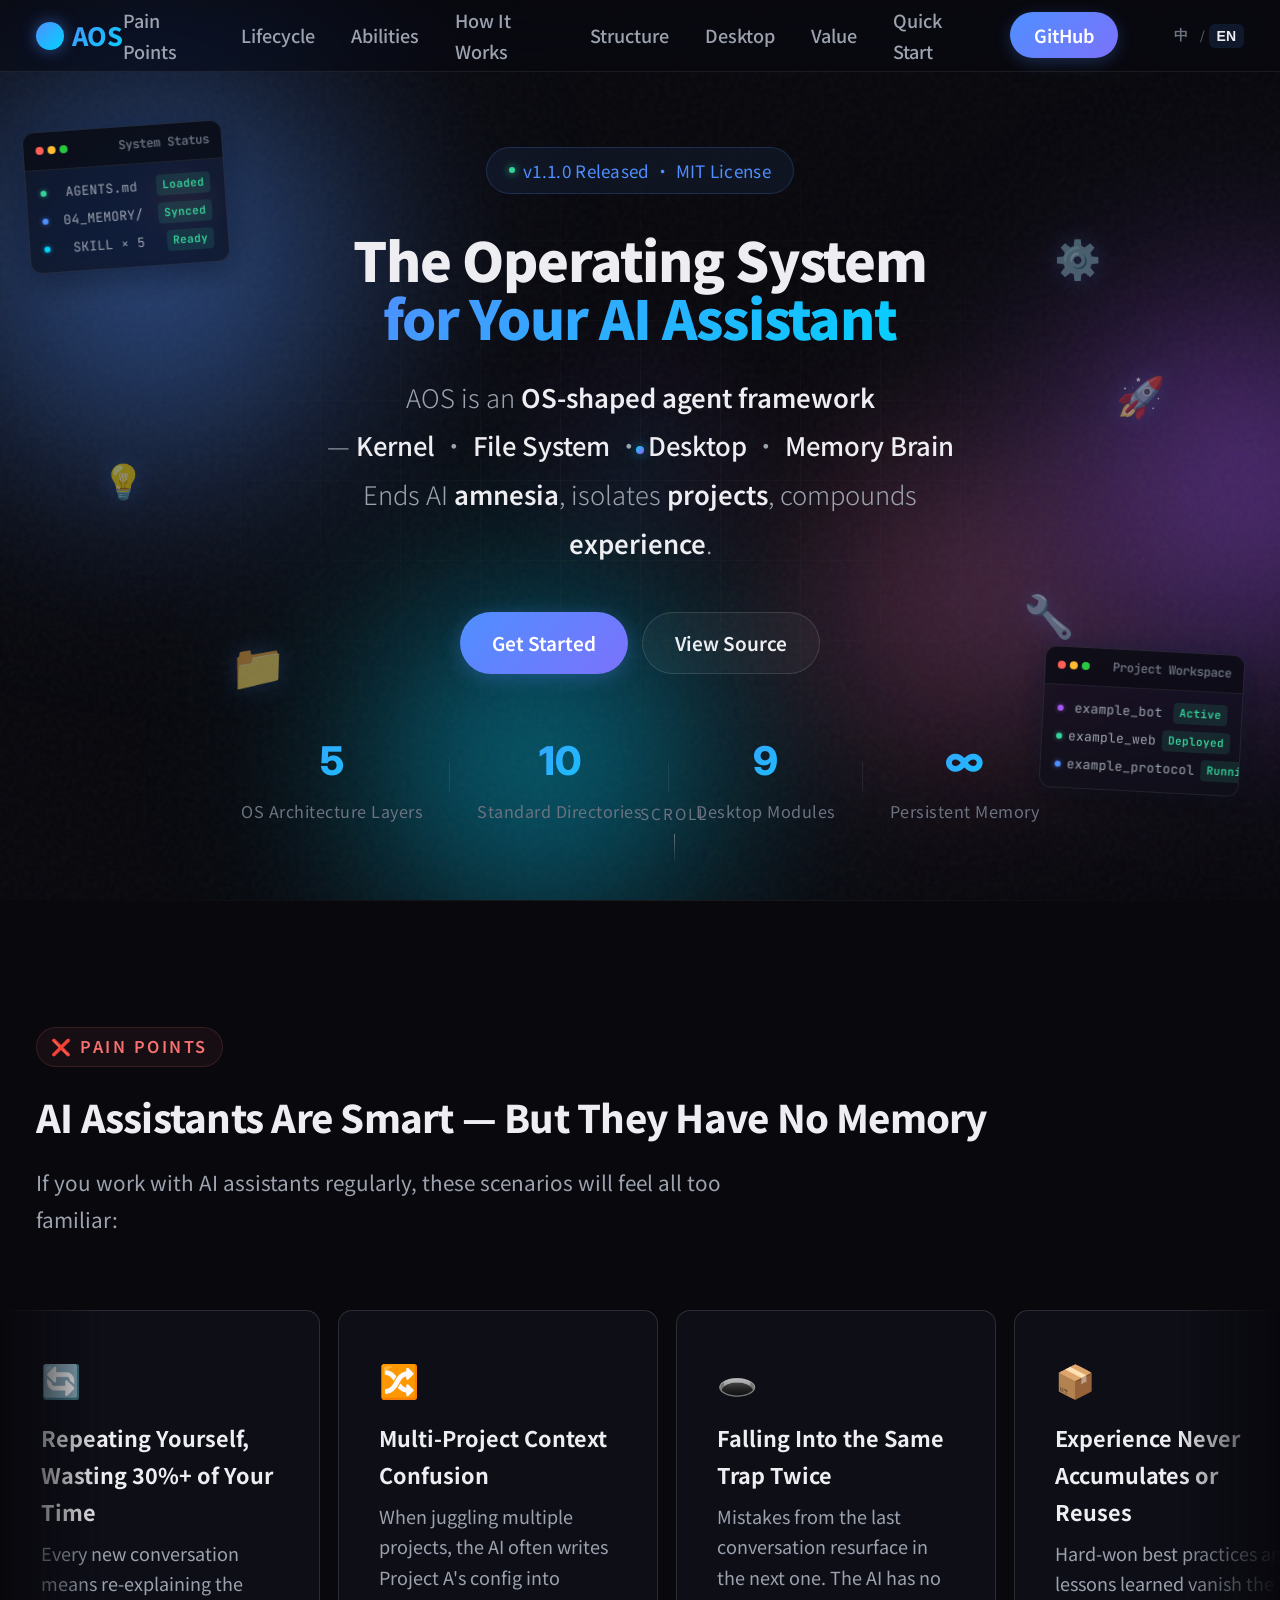
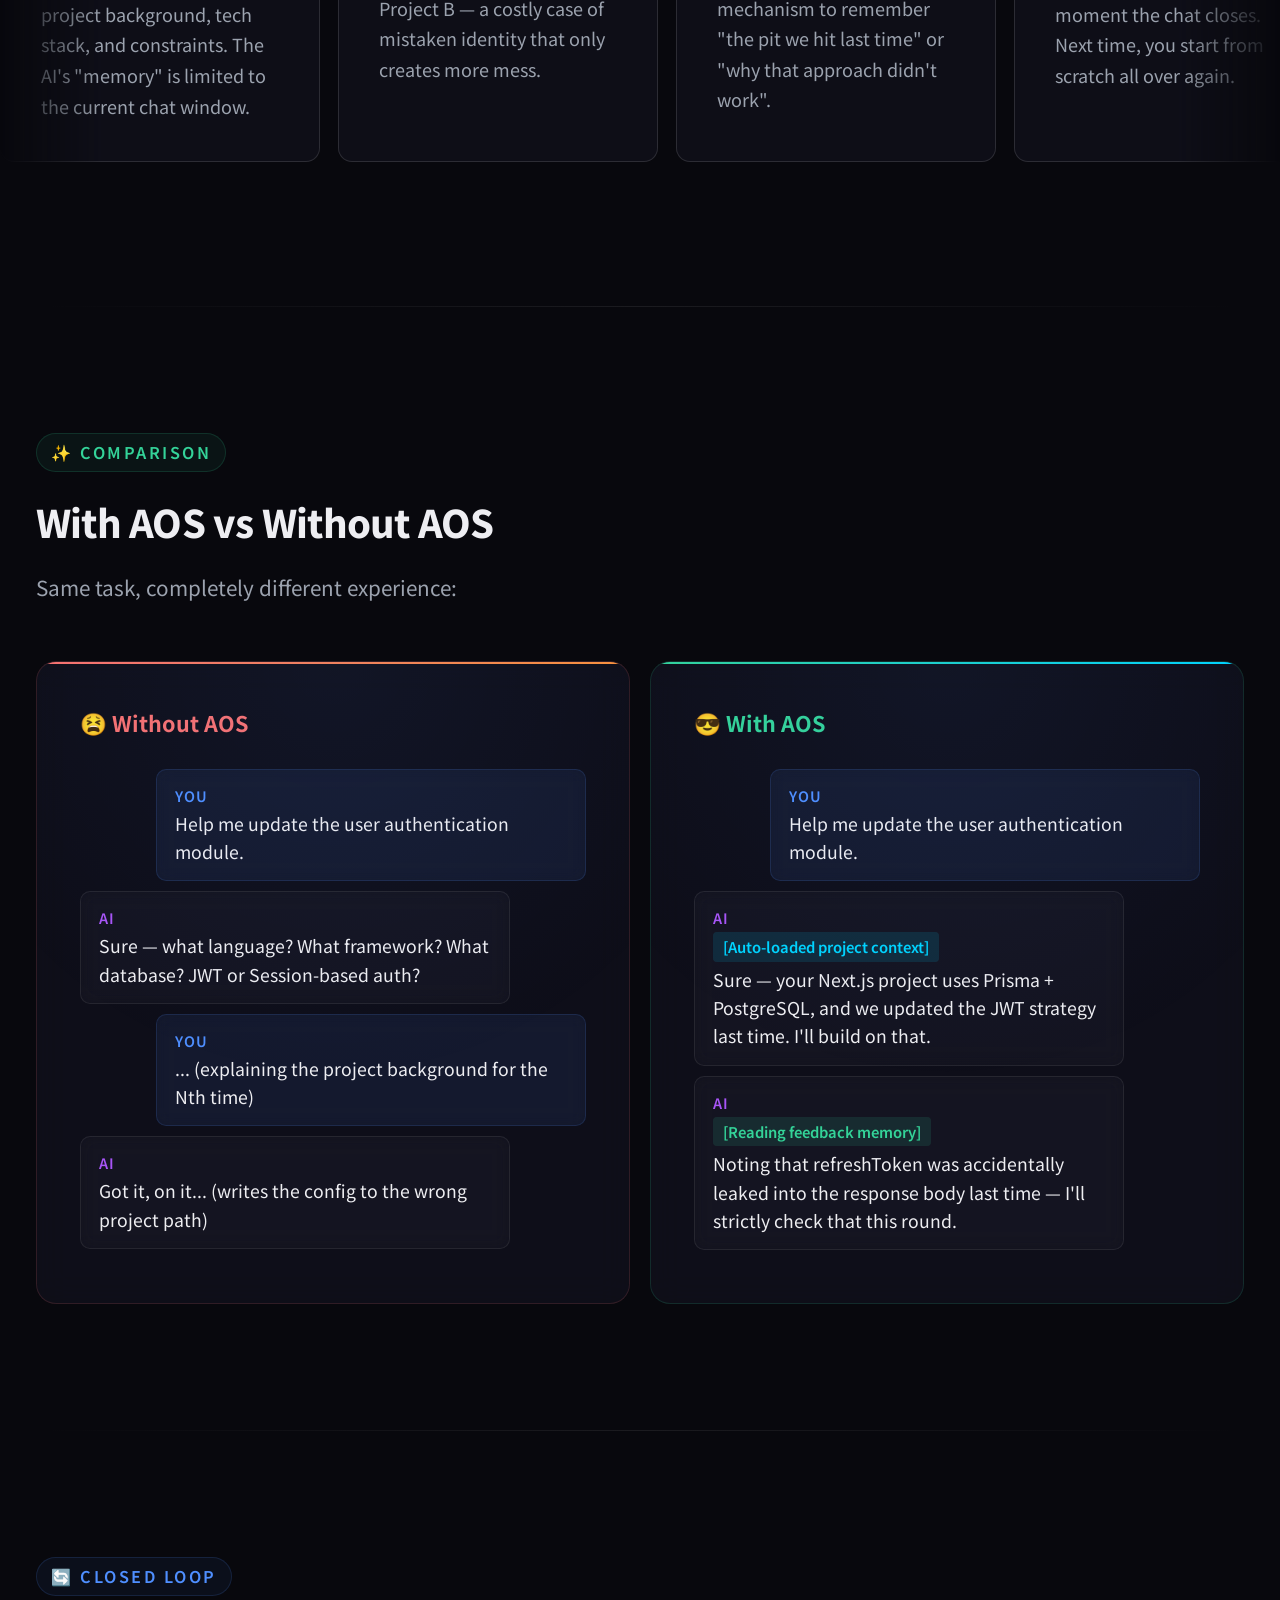
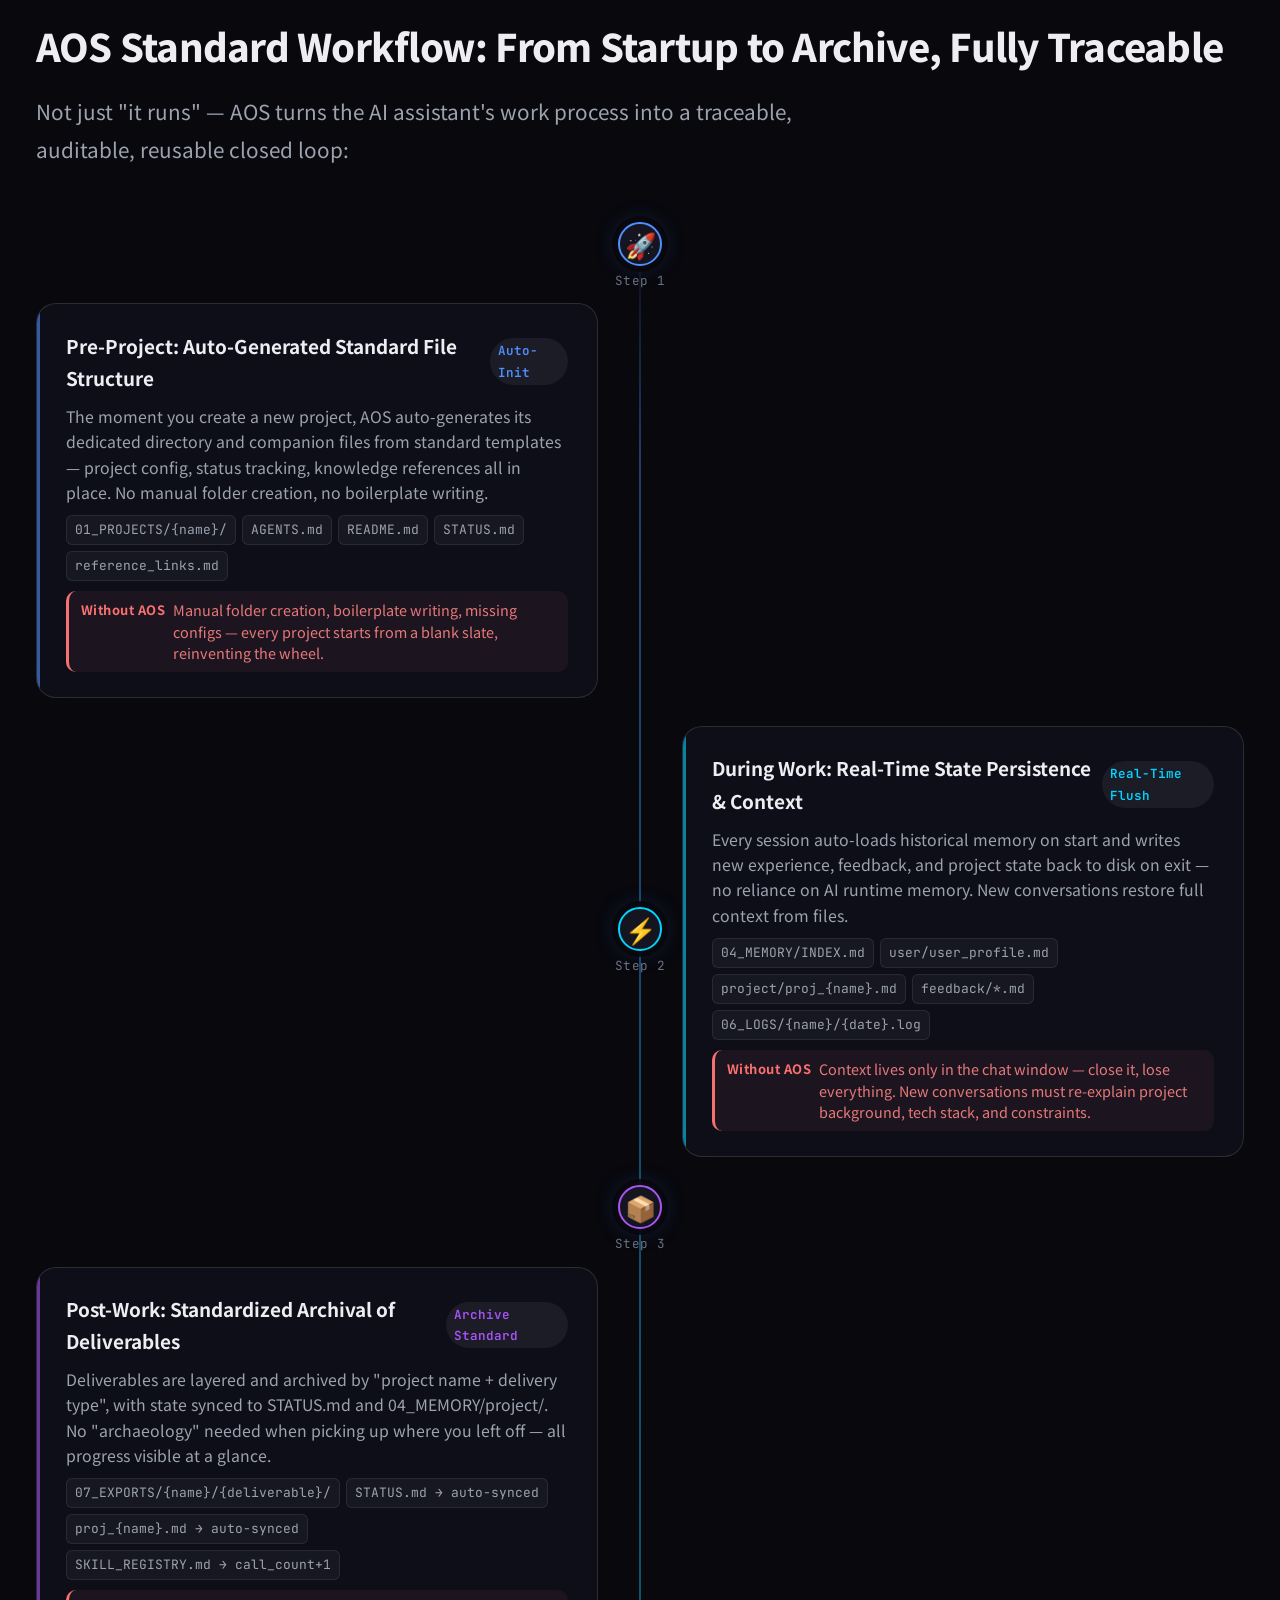
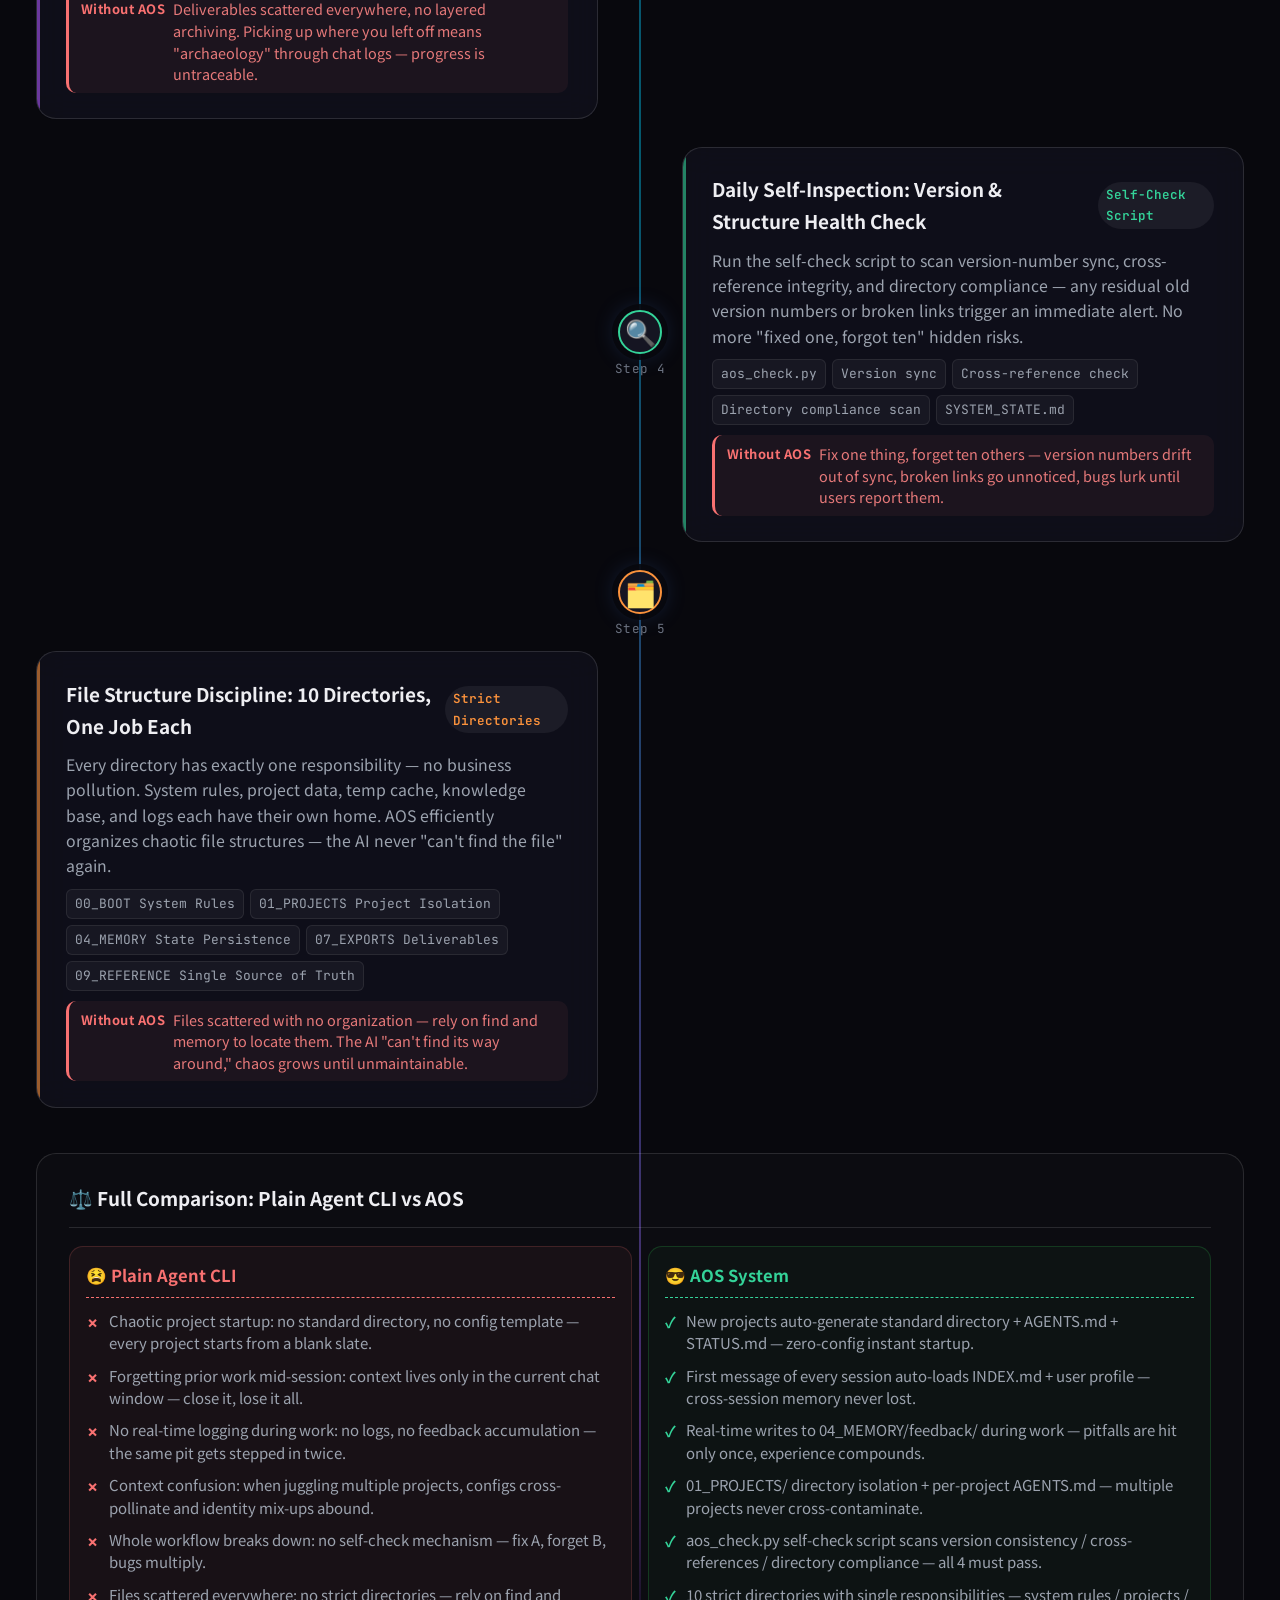
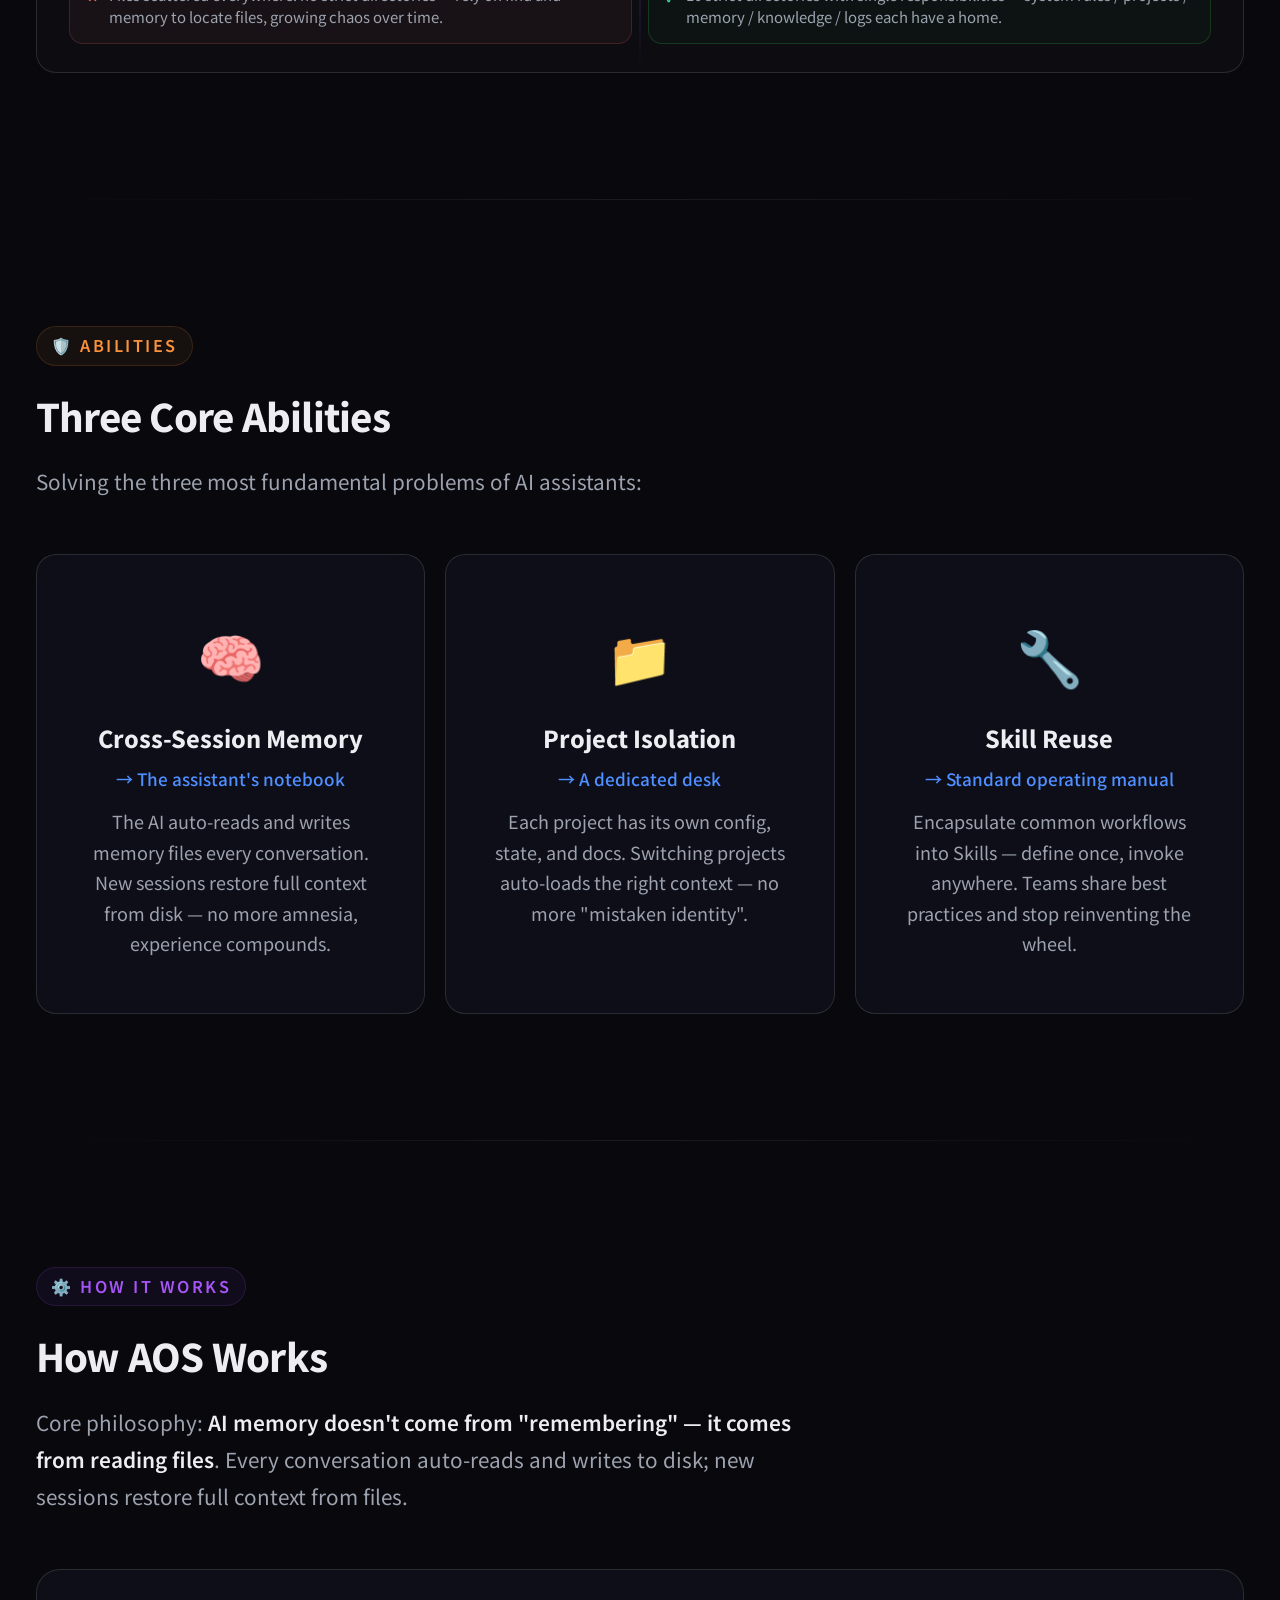
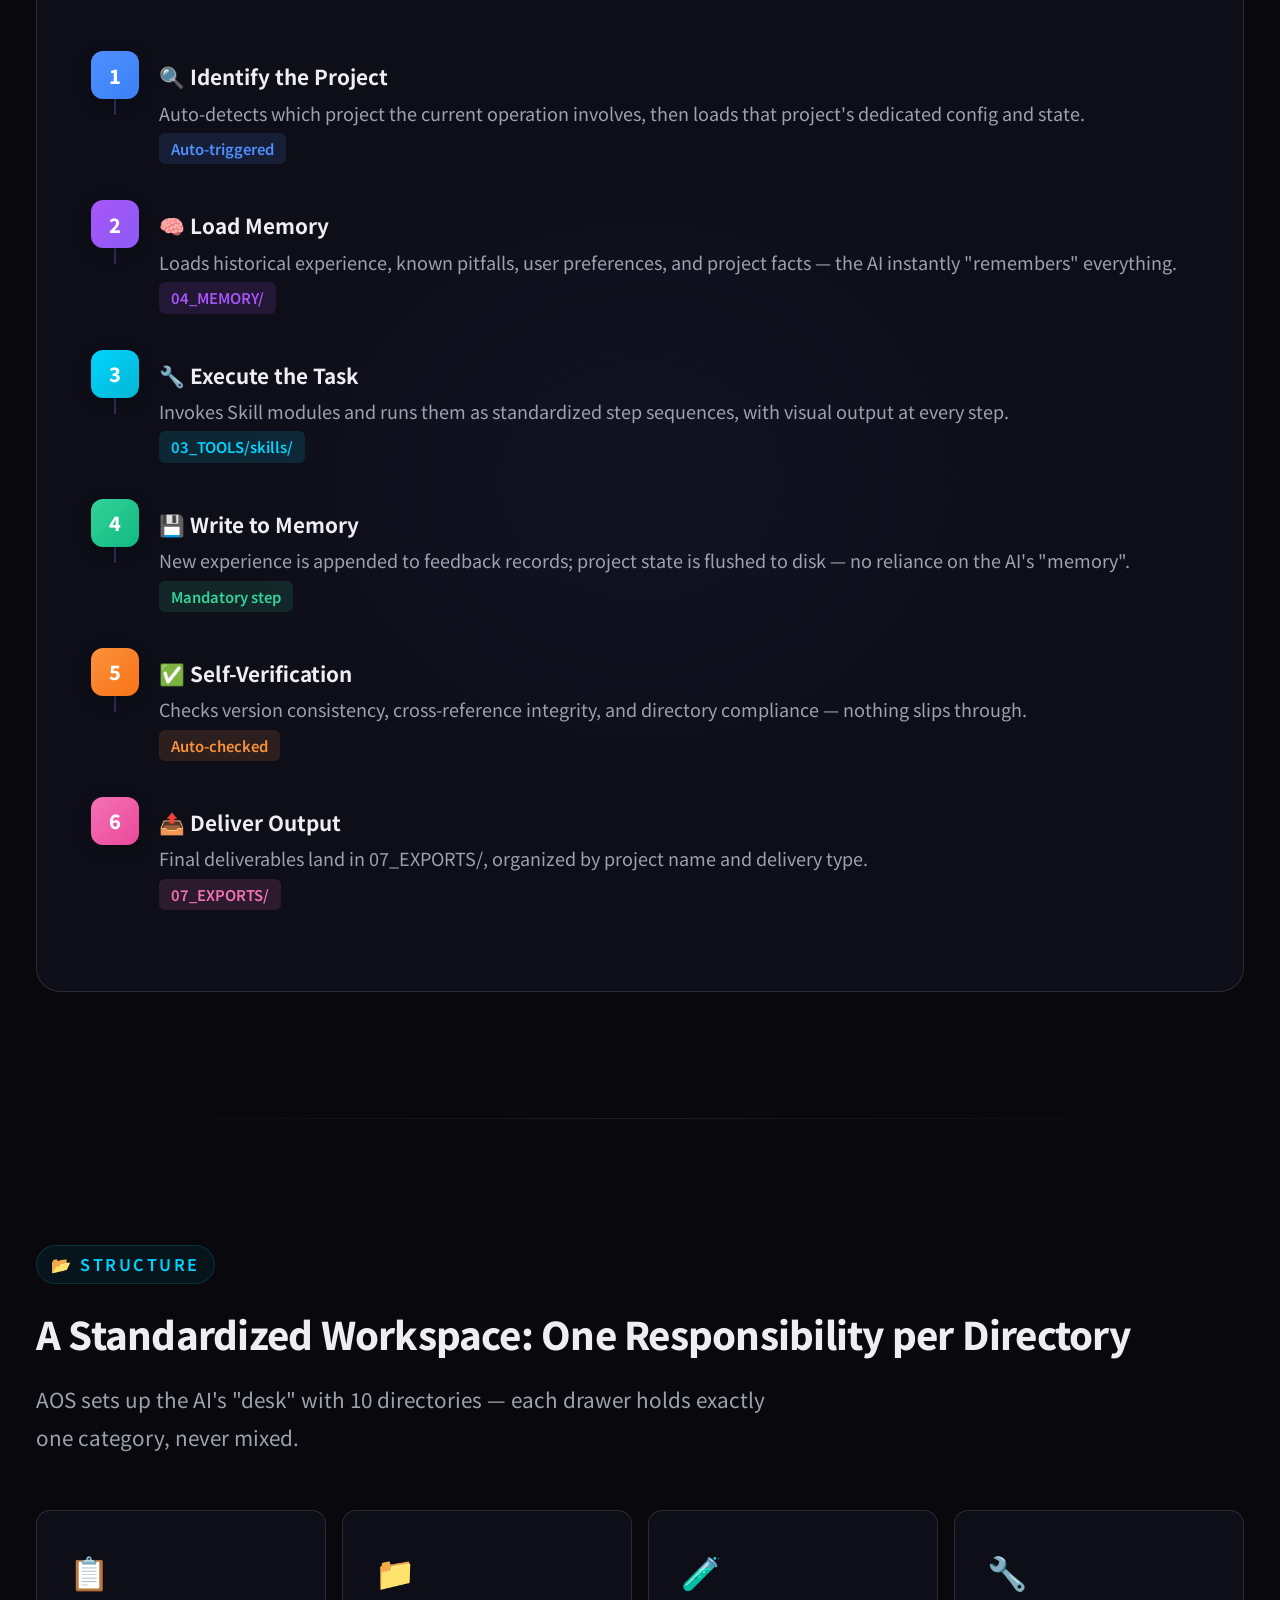
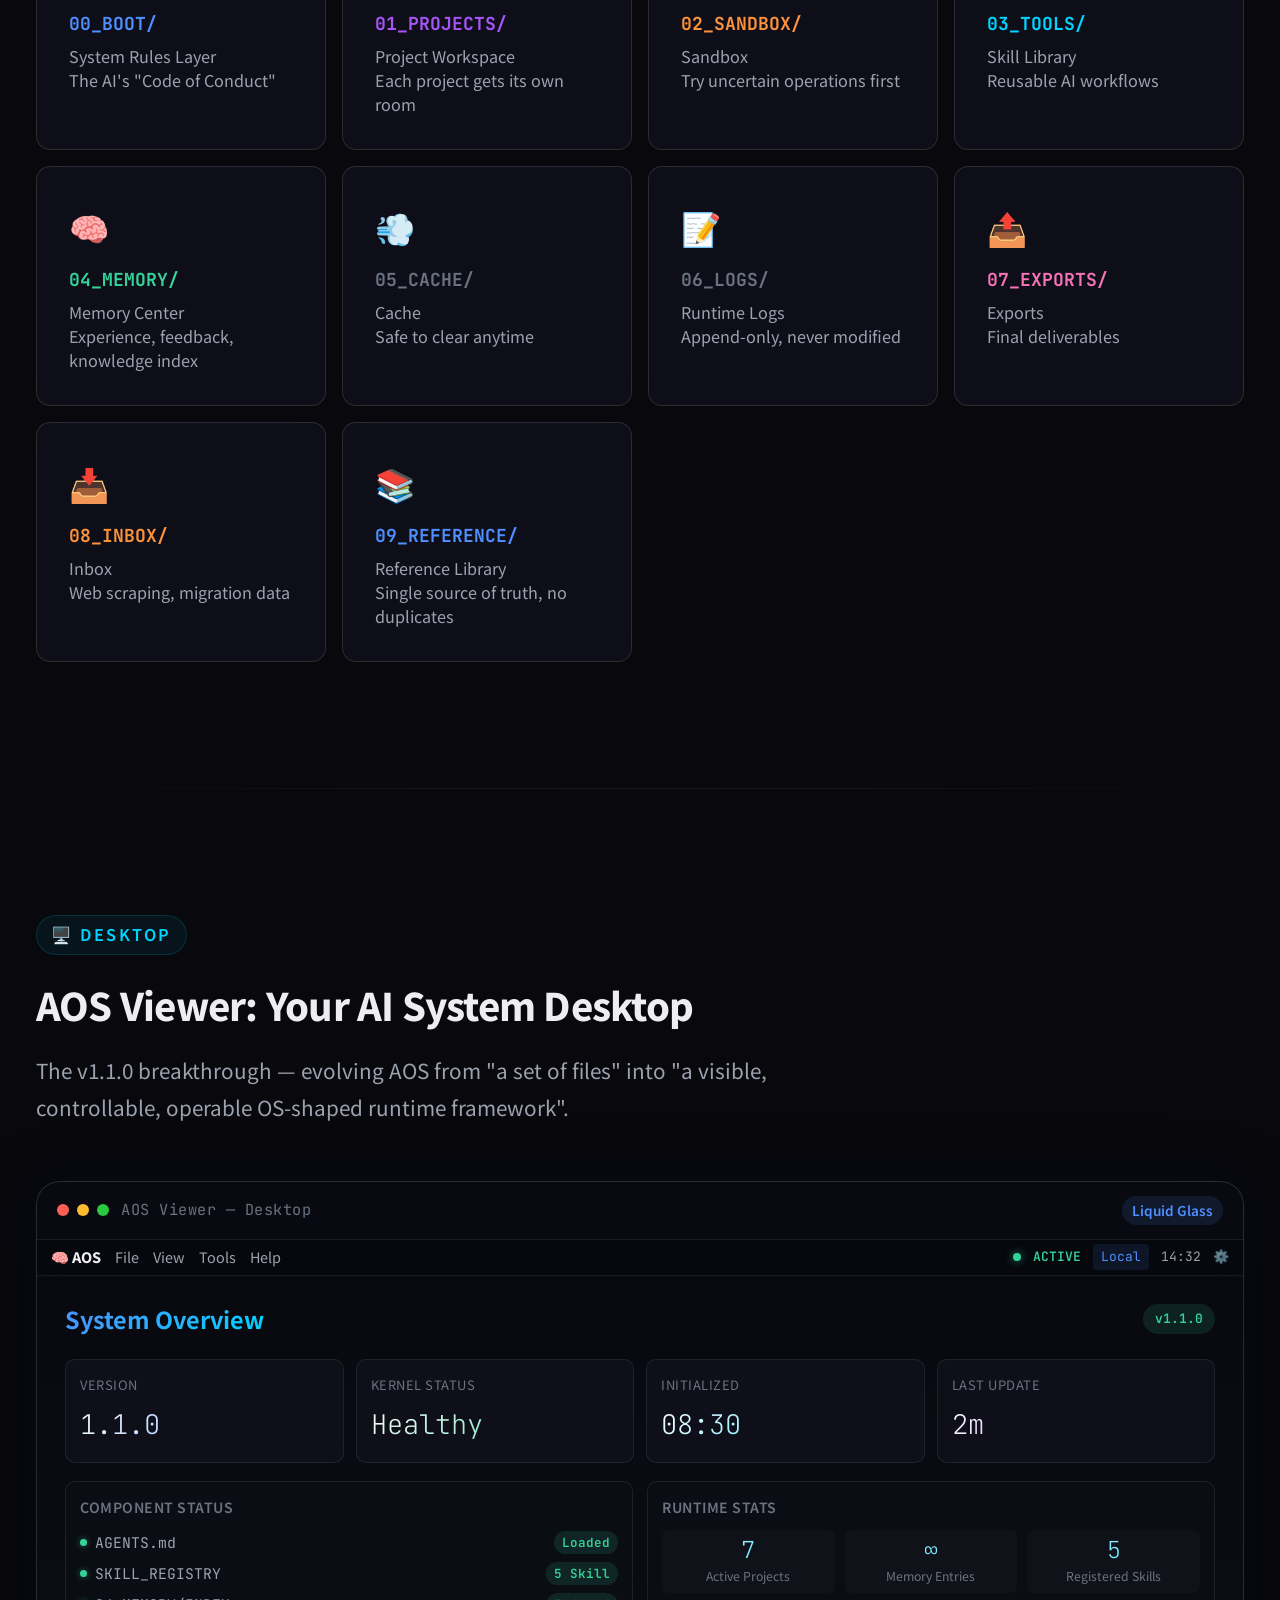
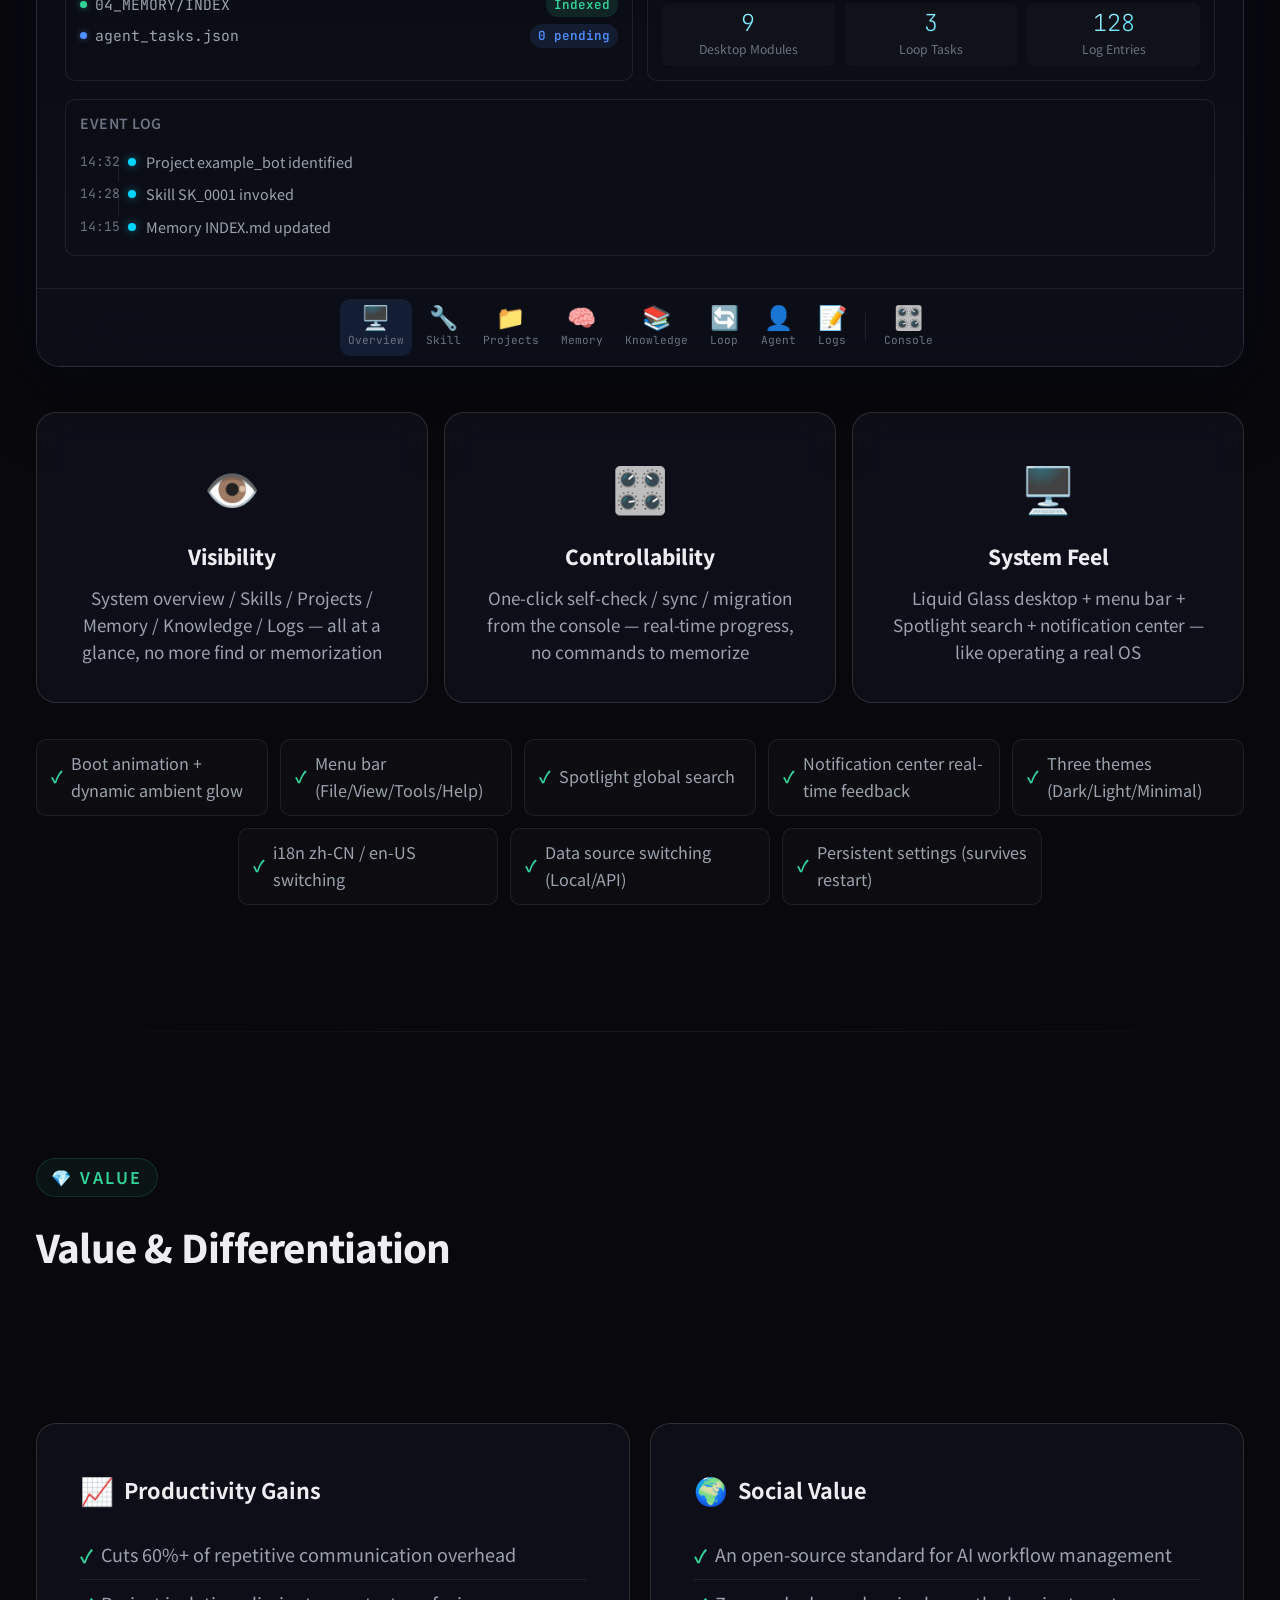
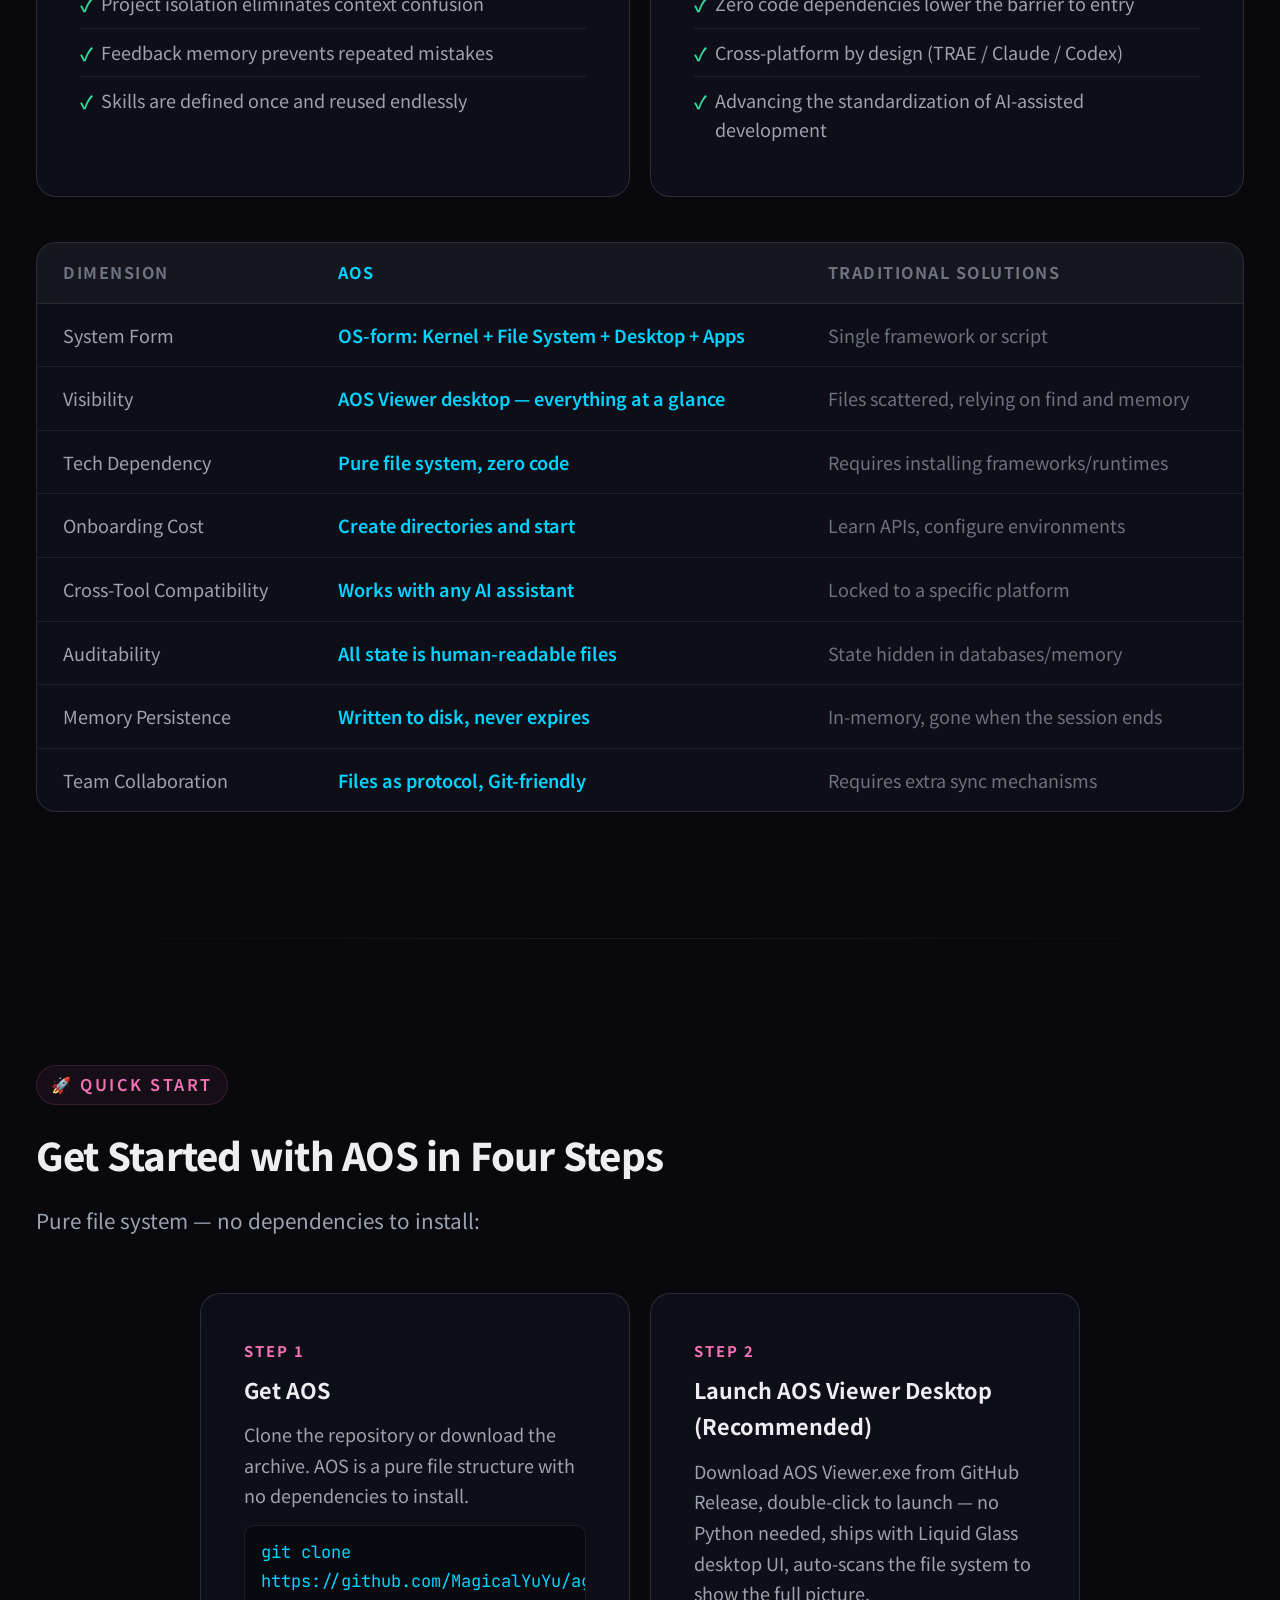
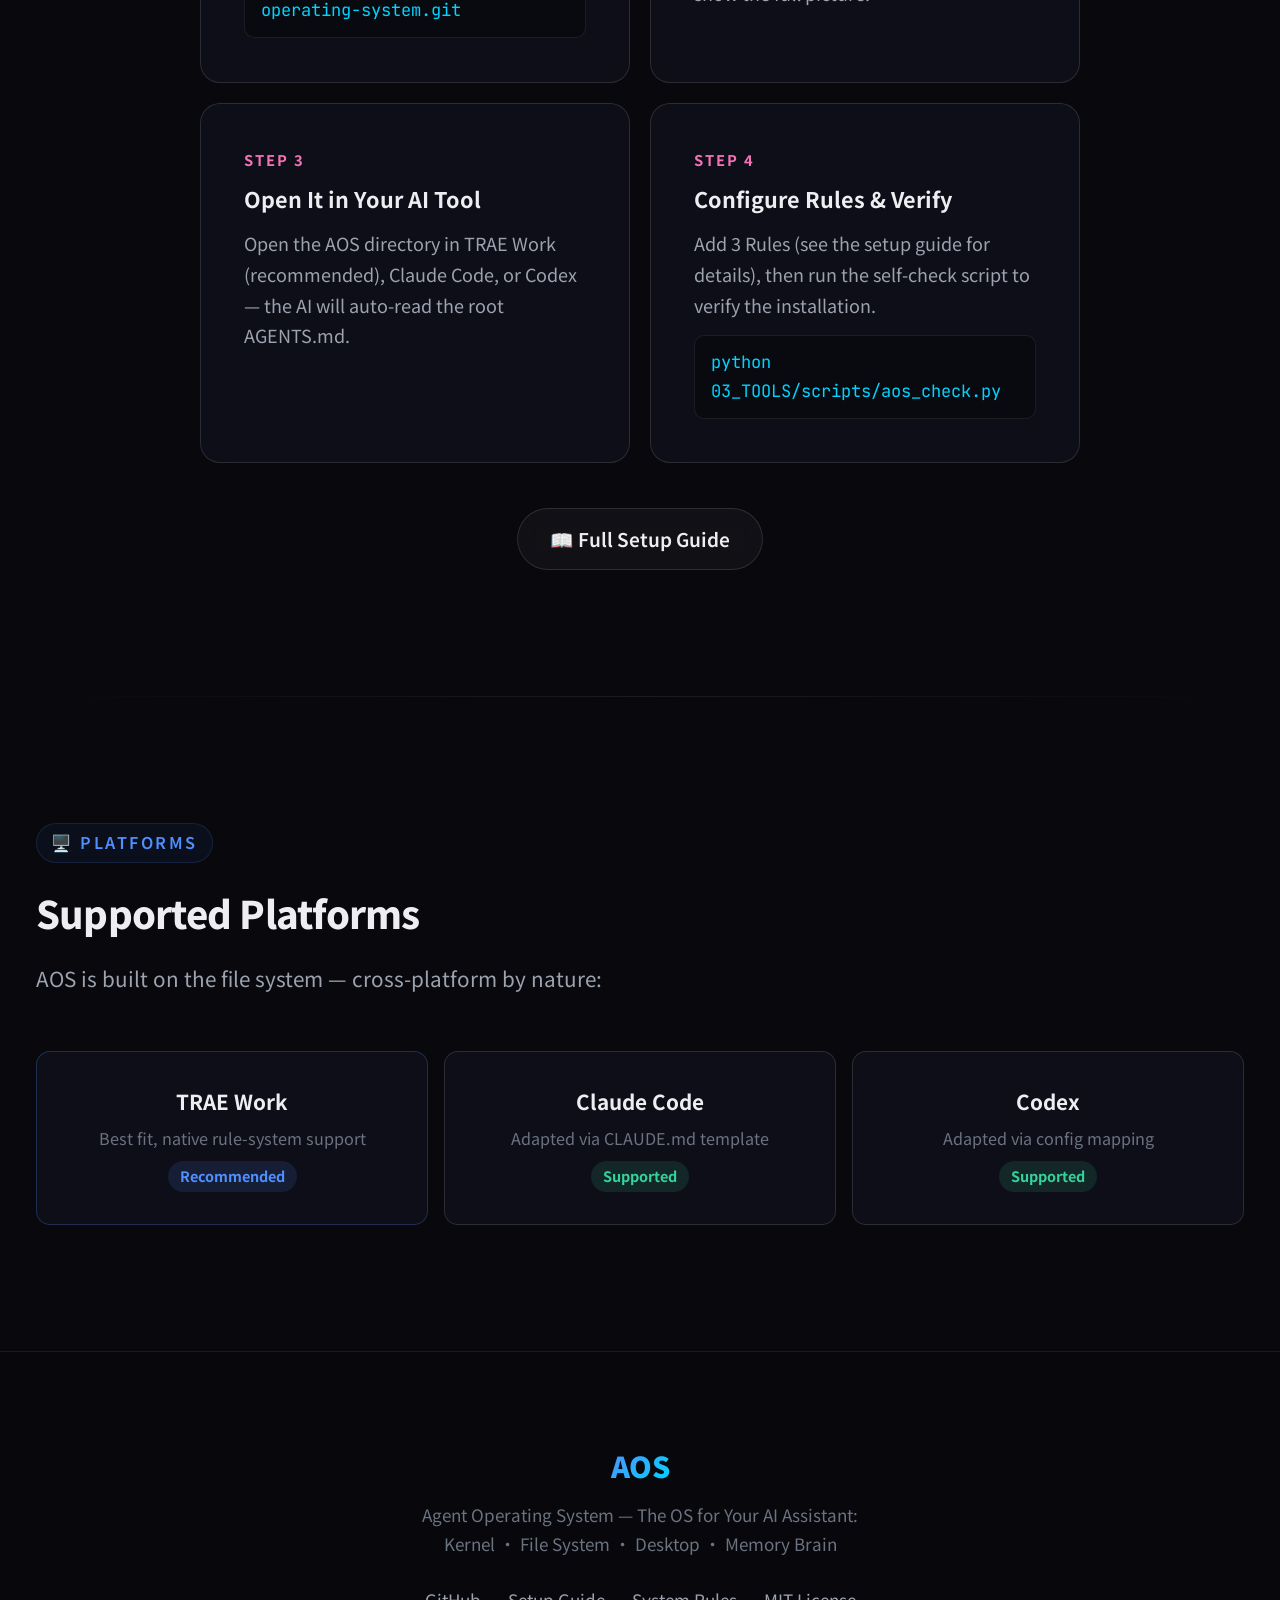
==== commit 86c25099: "fix(docs): add og-image and update canonical URLs to custom domain - Add og-image.png (1200x630) usi" ====
--- a/docs/index.html
+++ b/docs/index.html
@@ -8,13 +8,13 @@
 <meta name="keywords" content="AOS, Agent Operating System, AI 操作系统, AI 助手, 跨会话记忆, 项目隔离, 技能复用, AOS Viewer, 可视化桌面, TRAE, Claude Code, Codex">
 <meta name="author" content="MagicalYuYu">
 <meta name="robots" content="index, follow">
-<link rel="canonical" href="https://magicalyuyu.github.io/agent-operating-system/">
+<link rel="canonical" href="https://aos.magicalyu.online/">
 <!-- Open Graph -->
 <meta property="og:title" content="AOS — Agent Operating System">
 <meta property="og:description" content="AI 助手的操作系统：内核 · 文件系统 · 桌面 · 记忆大脑 — v1.1.0 新增 AOS Viewer 可视化桌面">
 <meta property="og:type" content="website">
-<meta property="og:url" content="https://magicalyuyu.github.io/agent-operating-system/">
-<meta property="og:image" content="https://magicalyuyu.github.io/agent-operating-system/og-image.png">
+<meta property="og:url" content="https://aos.magicalyu.online/">
+<meta property="og:image" content="https://aos.magicalyu.online/og-image.png">
 <meta property="og:image:width" content="1200">
 <meta property="og:image:height" content="630">
 <meta property="og:site_name" content="AOS — Agent Operating System">
@@ -24,7 +24,7 @@
 <meta name="twitter:card" content="summary_large_image">
 <meta name="twitter:title" content="AOS — Agent Operating System">
 <meta name="twitter:description" content="AI 助手的操作系统：内核 · 文件系统 · 桌面 · 记忆大脑 — v1.1.0 新增 AOS Viewer 可视化桌面">
-<meta name="twitter:image" content="https://magicalyuyu.github.io/agent-operating-system/og-image.png">
+<meta name="twitter:image" content="https://aos.magicalyu.online/og-image.png">
 <meta name="twitter:creator" content="@MagicalYuYu">
 <!-- 结构化数据 JSON-LD -->
 <script type="application/ld+json">
@@ -33,7 +33,7 @@
   "@type": "SoftwareApplication",
   "name": "AOS — Agent Operating System",
   "description": "操作系统形态的 Agent 运行框架：内核规则 + 文件系统 + 桌面环境 + 应用 + 持久记忆。让 AI 助手拥有跨会话记忆、项目隔离和技能复用能力，v1.1.0 新增 AOS Viewer 可视化桌面",
-  "url": "https://magicalyuyu.github.io/agent-operating-system/",
+  "url": "https://aos.magicalyu.online/",
   "applicationCategory": "DeveloperApplication",
   "operatingSystem": "Cross-platform",
   "offers": {
